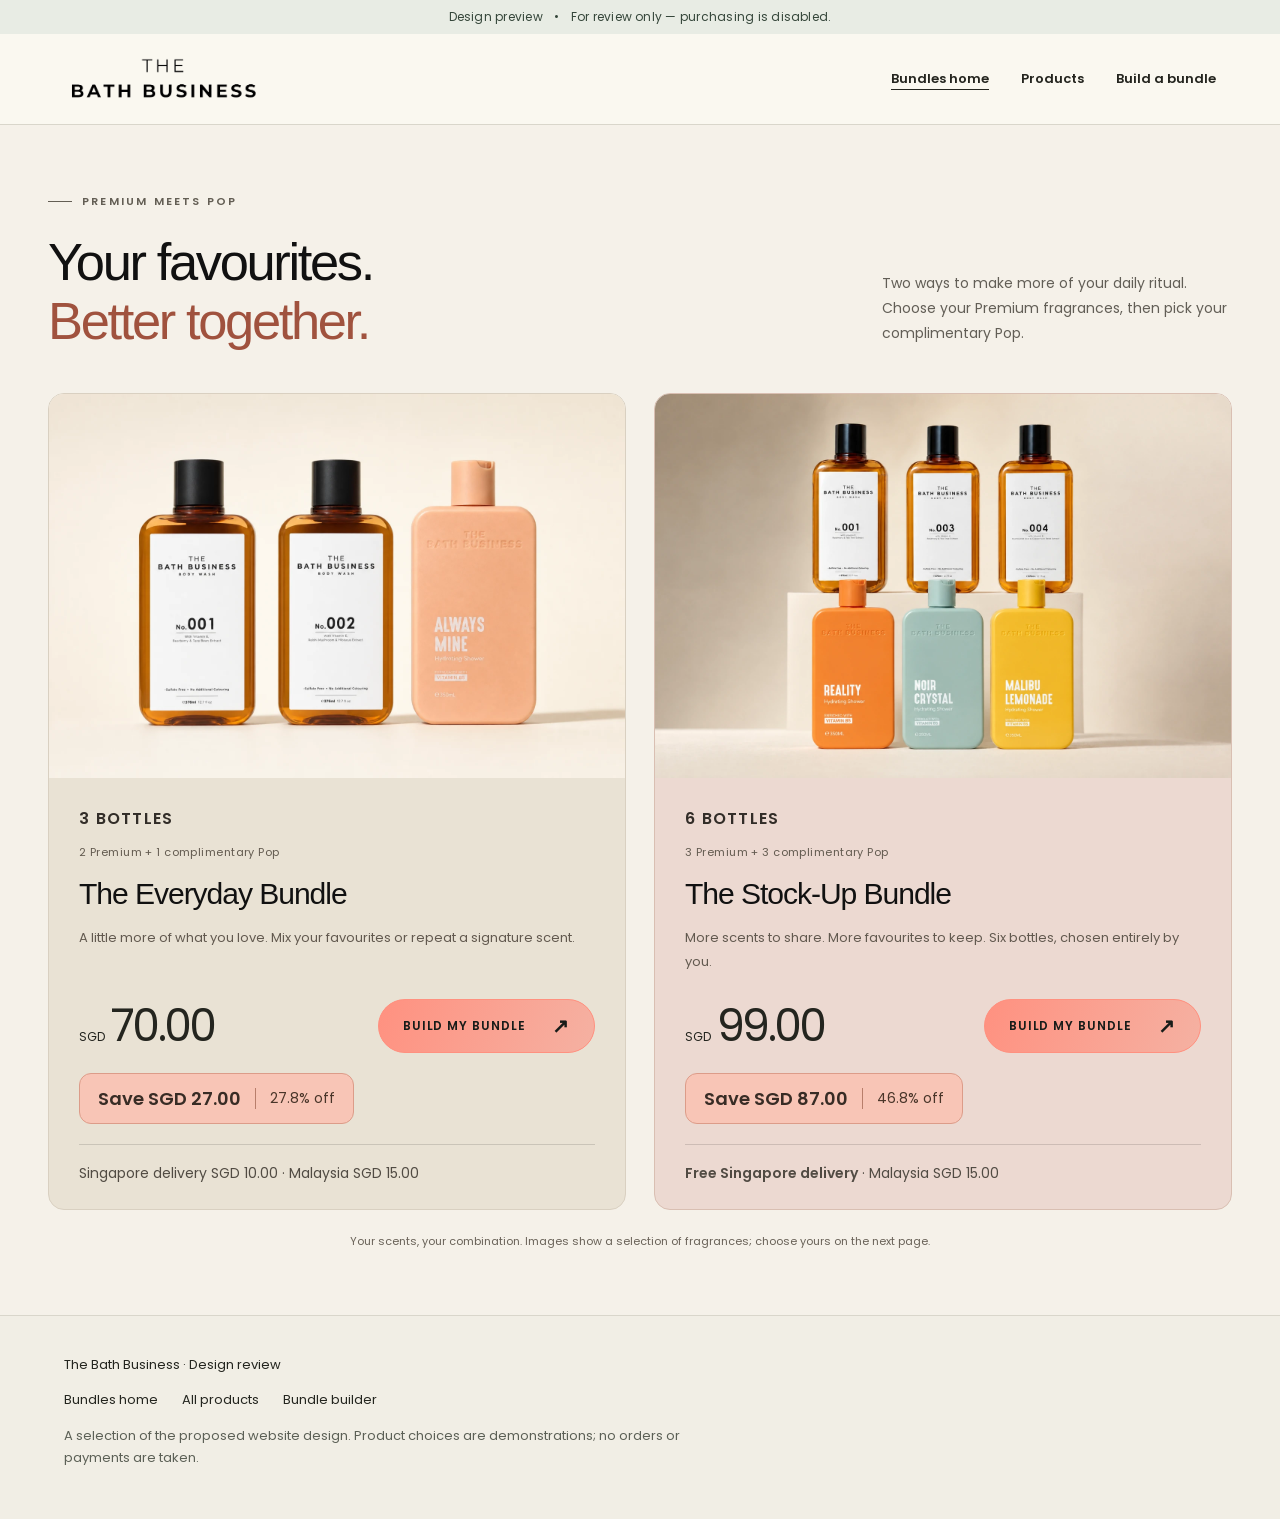
==== index.html @ 1857c674 "Publish isolated Bath Business client design preview" ====
<!doctype html><html lang="en"><head><meta charset="utf-8"><meta name="viewport" content="width=device-width,initial-scale=1"><meta name="robots" content="noindex,nofollow,noarchive"><meta name="referrer" content="no-referrer"><meta http-equiv="Content-Security-Policy" content="default-src 'self'; img-src 'self' data:; style-src 'self' 'unsafe-inline'; script-src 'self'; font-src 'self' data:; connect-src 'none'; form-action 'none'; base-uri 'none'; object-src 'none'"><title>Bundle homepage — The Bath Business design preview</title><link rel="stylesheet" href="assets/809b7d1d090533.css"><link rel="stylesheet" href="assets/2fee33ca6c2b8c.css"><link rel="stylesheet" href="assets/0302ac45564b8c.css"><link rel="stylesheet" href="assets/9b253723cb7213.css"><link rel="stylesheet" href="assets/02fe07b99c082a.css"><link rel="stylesheet" href="assets/28191c4f0ae7f6.css"><link rel="stylesheet" href="assets/review.css"></head><body class="wp-singular page-template-default page page-id-4299 wp-custom-logo wp-embed-responsive wp-theme-hello-elementor theme-hello-elementor home tbb-bundle-home tbb-preview-header woocommerce-no-js hello-elementor-default elementor-default elementor-kit-20 elementor-page elementor-page-4299 review-site"><a class="review-skip" href="#review-content">Skip to content</a><div class="review-ribbon">Design preview <span>•</span> For review only — purchasing is disabled.</div><header class="review-header"><a class="review-brand" href="index.html" aria-label="The Bath Business home"><img src="assets/logo.png" alt="The Bath Business" width="200" height="60"></a><nav aria-label="Design preview pages"><a href="index.html">Bundles home</a><a href="products.html">Products</a><a href="bundles.html">Build a bundle</a></nav></header><div id="review-content" class="tbb15"><section aria-labelledby="bundle-feature-title" class="tbb-bundle-feature" id="shop">
<div class="tbb15__wrap">
<div class="tbb-bundle-feature__heading">
<div><div class="tbb15__eyebrow">Premium meets Pop</div><h2 id="bundle-feature-title">Your favourites.<br/><strong>Better together.</strong></h2></div>
<p>Two ways to make more of your daily ritual. Choose your Premium fragrances, then pick your complimentary Pop.</p>
</div>
<div class="tbb-bundle-feature__grid">
<article class="tbb-bundle-card">
<a aria-label="Choose the SGD 70.00 The Everyday Bundle" class="tbb-bundle-card__photos tbb-bundle-card__photos--studio" href="bundles.html?bundle=essential"><img alt="Three Bath Business bottles: No. 001, No. 002 and Always Mine" decoding="async" height="1024" loading="lazy" src="assets/2a3463de165b96.webp" width="1536"/></a>
<div class="tbb-bundle-card__body">
<p class="tbb-bundle-card__count">3 bottles</p><p class="tbb-bundle-card__contents">2 Premium + 1 complimentary Pop</p>
<h3>The Everyday Bundle</h3>
<p class="tbb-bundle-card__description">A little more of what you love. Mix your favourites or repeat a signature scent.</p>
<div class="tbb-bundle-card__buy"><p class="tbb-bundle-card__price"><span>SGD</span>70.00</p><a class="tbb-bundle-card__cta" href="bundles.html?bundle=essential">Build my bundle <span aria-hidden="true">↗</span></a></div>
<p class="tbb-bundle-card__saving"><strong>Save SGD 27.00</strong><span>27.8% off</span></p><p class="tbb-bundle-card__delivery">Singapore delivery SGD 10.00 · Malaysia SGD 15.00</p>
</div>
</article>
<article class="tbb-bundle-card tbb-bundle-card--stockup">
<a aria-label="Choose the SGD 99.00 The Stock-Up Bundle" class="tbb-bundle-card__photos tbb-bundle-card__photos--studio" href="bundles.html?bundle=stockup"><img alt="Six Bath Business bottles: No. 001, No. 003, No. 004, Reality, Noir Crystal and Malibu Lemonade" decoding="async" height="1024" loading="lazy" src="assets/73fd66c4068860.webp" width="1536"/></a>
<div class="tbb-bundle-card__body">
<p class="tbb-bundle-card__count">6 bottles</p><p class="tbb-bundle-card__contents">3 Premium + 3 complimentary Pop</p>
<h3>The Stock-Up Bundle</h3>
<p class="tbb-bundle-card__description">More scents to share. More favourites to keep. Six bottles, chosen entirely by you.</p>
<div class="tbb-bundle-card__buy"><p class="tbb-bundle-card__price"><span>SGD</span>99.00</p><a class="tbb-bundle-card__cta" href="bundles.html?bundle=stockup">Build my bundle <span aria-hidden="true">↗</span></a></div>
<p class="tbb-bundle-card__saving"><strong>Save SGD 87.00</strong><span>46.8% off</span></p><p class="tbb-bundle-card__delivery"><strong>Free Singapore delivery</strong> · Malaysia SGD 15.00</p>
</div>
</article>
</div>
<p class="tbb-bundle-feature__foot">Your scents, your combination. Images show a selection of fragrances; choose yours on the next page.</p>
</div>
</section></div><footer class="review-footer"><p>The Bath Business · Design review</p><nav aria-label="Preview footer"><a href="index.html">Bundles home</a><a href="products.html">All products</a><a href="bundles.html">Bundle builder</a></nav><p class="review-footer-note">A selection of the proposed website design. Product choices are demonstrations; no orders or payments are taken.</p></footer><script src="assets/review.js" defer></script></body></html>
---- assets/809b7d1d090533.css ----
html{line-height:1.15;-webkit-text-size-adjust:100%}*,:after,:before{box-sizing:border-box}body{background-color:#fff;color:#333;font-family:-apple-system,BlinkMacSystemFont,Segoe UI,Roboto,Helvetica Neue,Arial,Noto Sans,sans-serif,Apple Color Emoji,Segoe UI Emoji,Segoe UI Symbol,Noto Color Emoji;font-size:1rem;font-weight:400;line-height:1.5;margin:0;-webkit-font-smoothing:antialiased;-moz-osx-font-smoothing:grayscale}h1,h2,h3,h4,h5,h6{color:inherit;font-family:inherit;font-weight:500;line-height:1.2;margin-block-end:1rem;margin-block-start:.5rem}h1{font-size:2.5rem}h2{font-size:2rem}h3{font-size:1.75rem}h4{font-size:1.5rem}h5{font-size:1.25rem}h6{font-size:1rem}p{margin-block-end:.9rem;margin-block-start:0}hr{box-sizing:content-box;height:0;overflow:visible}pre{font-family:monospace,monospace;font-size:1em;white-space:pre-wrap}a{background-color:transparent;color:#c36;text-decoration:none}a:active,a:hover{color:#336}a:not([href]):not([tabindex]),a:not([href]):not([tabindex]):focus,a:not([href]):not([tabindex]):hover{color:inherit;text-decoration:none}a:not([href]):not([tabindex]):focus{outline:0}abbr[title]{border-block-end:none;-webkit-text-decoration:underline dotted;text-decoration:underline dotted}b,strong{font-weight:bolder}code,kbd,samp{font-family:monospace,monospace;font-size:1em}small{font-size:80%}sub,sup{font-size:75%;line-height:0;position:relative;vertical-align:baseline}sub{bottom:-.25em}sup{top:-.5em}img{border-style:none;height:auto;max-width:100%}details{display:block}summary{display:list-item}figcaption{color:#333;font-size:16px;font-style:italic;font-weight:400;line-height:1.4}[hidden],template{display:none}@media print{*,:after,:before{background:transparent!important;box-shadow:none!important;color:#000!important;text-shadow:none!important}a,a:visited{text-decoration:underline}a[href]:after{content:" (" attr(href) ")"}abbr[title]:after{content:" (" attr(title) ")"}a[href^="#"]:after,a[href^="javascript:"]:after{content:""}pre{white-space:pre-wrap!important}blockquote,pre{-moz-column-break-inside:avoid;border:1px solid #ccc;break-inside:avoid}thead{display:table-header-group}img,tr{-moz-column-break-inside:avoid;break-inside:avoid}h2,h3,p{orphans:3;widows:3}h2,h3{-moz-column-break-after:avoid;break-after:avoid}}label{display:inline-block;line-height:1;vertical-align:middle}button,input,optgroup,select,textarea{font-family:inherit;font-size:1rem;line-height:1.5;margin:0}input[type=date],input[type=email],input[type=number],input[type=password],input[type=search],input[type=tel],input[type=text],input[type=url],select,textarea{border:1px solid #666;border-radius:3px;padding:.5rem 1rem;transition:all .3s;width:100%}input[type=date]:focus,input[type=email]:focus,input[type=number]:focus,input[type=password]:focus,input[type=search]:focus,input[type=tel]:focus,input[type=text]:focus,input[type=url]:focus,select:focus,textarea:focus{border-color:#333}button,input{overflow:visible}button,select{text-transform:none}[type=button],[type=reset],[type=submit],button{-webkit-appearance:button;width:auto}[type=button],[type=submit],button{background-color:transparent;border:1px solid #c36;border-radius:3px;color:#c36;display:inline-block;font-size:1rem;font-weight:400;padding:.5rem 1rem;text-align:center;transition:all .3s;-webkit-user-select:none;-moz-user-select:none;user-select:none;white-space:nowrap}[type=button]:focus:not(:focus-visible),[type=submit]:focus:not(:focus-visible),button:focus:not(:focus-visible){outline:none}[type=button]:focus,[type=button]:hover,[type=submit]:focus,[type=submit]:hover,button:focus,button:hover{background-color:#c36;color:#fff;text-decoration:none}[type=button]:not(:disabled),[type=submit]:not(:disabled),button:not(:disabled){cursor:pointer}fieldset{padding:.35em .75em .625em}legend{box-sizing:border-box;color:inherit;display:table;max-width:100%;padding:0;white-space:normal}progress{vertical-align:baseline}textarea{overflow:auto;resize:vertical}[type=checkbox],[type=radio]{box-sizing:border-box;padding:0}[type=number]::-webkit-inner-spin-button,[type=number]::-webkit-outer-spin-button{height:auto}[type=search]{-webkit-appearance:textfield;outline-offset:-2px}[type=search]::-webkit-search-decoration{-webkit-appearance:none}::-webkit-file-upload-button{-webkit-appearance:button;font:inherit}select{display:block}table{background-color:transparent;border-collapse:collapse;border-spacing:0;font-size:.9em;margin-block-end:15px;width:100%}table td,table th{border:1px solid hsla(0,0%,50%,.502);line-height:1.5;padding:15px;vertical-align:top}table th{font-weight:700}table tfoot th,table thead th{font-size:1em}table caption+thead tr:first-child td,table caption+thead tr:first-child th,table colgroup+thead tr:first-child td,table colgroup+thead tr:first-child th,table thead:first-child tr:first-child td,table thead:first-child tr:first-child th{border-block-start:1px solid hsla(0,0%,50%,.502)}table tbody>tr:nth-child(odd)>td,table tbody>tr:nth-child(odd)>th{background-color:hsla(0,0%,50%,.071)}table tbody tr:hover>td,table tbody tr:hover>th{background-color:hsla(0,0%,50%,.102)}table tbody+tbody{border-block-start:2px solid hsla(0,0%,50%,.502)}@media(max-width:767px){table table{font-size:.8em}table table td,table table th{line-height:1.3;padding:7px}table table th{font-weight:400}}dd,dl,dt,li,ol,ul{background:transparent;border:0;font-size:100%;margin-block-end:0;margin-block-start:0;outline:0;vertical-align:baseline}
---- assets/2fee33ca6c2b8c.css ----
.comments-area a,.page-content a{text-decoration:underline}.alignright{float:right;margin-left:1rem}.alignleft{float:left;margin-right:1rem}.aligncenter{clear:both;display:block;margin-inline:auto}.alignwide{margin-inline:-80px}.alignfull{margin-inline:calc(50% - 50vw);max-width:100vw}.alignfull,.alignfull img{width:100vw}.wp-caption{margin-block-end:1.25rem;max-width:100%}.wp-caption.alignleft{margin:5px 20px 20px 0}.wp-caption.alignright{margin:5px 0 20px 20px}.wp-caption img{display:block;margin-inline:auto}.wp-caption-text{margin:0}.gallery-caption{display:block;font-size:.8125rem;line-height:1.5;margin:0;padding:.75rem}.pagination{display:flex;justify-content:space-between;margin:20px auto}.sticky{display:block;position:relative}.bypostauthor{font-size:inherit}.hide{display:none!important}.post-password-form{margin:50px auto;max-width:500px}.post-password-form p{align-items:flex-end;display:flex;width:100%}.post-password-form [type=submit]{margin-inline-start:3px}.screen-reader-text{clip:rect(1px,1px,1px,1px);height:1px;overflow:hidden;position:absolute!important;width:1px;word-wrap:normal!important}.screen-reader-text:focus{background-color:#eee;clip:auto!important;clip-path:none;color:#333;display:block;font-size:1rem;height:auto;left:5px;line-height:normal;padding:12px 24px;text-decoration:none;top:5px;width:auto;z-index:100000}.post .entry-title a{text-decoration:none}.post .wp-post-image{max-height:500px;-o-object-fit:cover;object-fit:cover;width:100%}@media(max-width:991px){.post .wp-post-image{max-height:400px}}@media(max-width:575px){.post .wp-post-image{max-height:300px}}#comments .comment-list{font-size:.9em;list-style:none;margin:0;padding:0}#comments .comment,#comments .pingback{position:relative}#comments .comment .comment-body,#comments .pingback .comment-body{border-block-end:1px solid #ccc;display:flex;flex-direction:column;padding-block-end:30px;padding-block-start:30px;padding-inline-end:0;padding-inline-start:60px}#comments .comment .avatar,#comments .pingback .avatar{border-radius:50%;left:0;margin-inline-end:10px;position:absolute}body.rtl #comments .comment .avatar,body.rtl #comments .pingback .avatar,html[dir=rtl] #comments .comment .avatar,html[dir=rtl] #comments .pingback .avatar{left:auto;right:0}#comments .comment-meta{display:flex;justify-content:space-between;margin-block-end:.9rem}#comments .comment-metadata,#comments .reply{font-size:11px;line-height:1}#comments .children{list-style:none;margin:0;padding-inline-start:30px;position:relative}#comments .children li:last-child{padding-block-end:0}#comments ol.comment-list .children:before{content:"↪";display:inline-block;font-size:1em;font-weight:400;left:0;line-height:100%;position:absolute;top:45px;width:auto}body.rtl #comments ol.comment-list .children:before,html[dir=rtl] #comments ol.comment-list .children:before{content:"↩";left:auto;right:0}@media(min-width:768px){#comments .comment-author,#comments .comment-metadata{line-height:1}}@media(max-width:767px){#comments .comment .comment-body{padding:30px 0}#comments .children{padding-inline-start:20px}#comments .comment .avatar{float:left;position:inherit}body.rtl #comments .comment .avatar,html[dir=rtl] #comments .comment .avatar{float:right}}.page-header .entry-title,.site-footer .footer-inner,.site-footer:not(.dynamic-footer),.site-header .header-inner,.site-header:not(.dynamic-header),body:not([class*=elementor-page-]) .site-main{margin-inline-end:auto;margin-inline-start:auto;width:100%}@media(max-width:575px){.page-header .entry-title,.site-footer .footer-inner,.site-footer:not(.dynamic-footer),.site-header .header-inner,.site-header:not(.dynamic-header),body:not([class*=elementor-page-]) .site-main{padding-inline-end:10px;padding-inline-start:10px}}@media(min-width:576px){.page-header .entry-title,.site-footer .footer-inner,.site-footer:not(.dynamic-footer),.site-header .header-inner,.site-header:not(.dynamic-header),body:not([class*=elementor-page-]) .site-main{max-width:500px}.site-footer.footer-full-width .footer-inner,.site-header.header-full-width .header-inner{max-width:100%}}@media(min-width:768px){.page-header .entry-title,.site-footer .footer-inner,.site-footer:not(.dynamic-footer),.site-header .header-inner,.site-header:not(.dynamic-header),body:not([class*=elementor-page-]) .site-main{max-width:600px}.site-footer.footer-full-width,.site-header.header-full-width{max-width:100%}}@media(min-width:992px){.page-header .entry-title,.site-footer .footer-inner,.site-footer:not(.dynamic-footer),.site-header .header-inner,.site-header:not(.dynamic-header),body:not([class*=elementor-page-]) .site-main{max-width:800px}.site-footer.footer-full-width,.site-header.header-full-width{max-width:100%}}@media(min-width:1200px){.page-header .entry-title,.site-footer .footer-inner,.site-footer:not(.dynamic-footer),.site-header .header-inner,.site-header:not(.dynamic-header),body:not([class*=elementor-page-]) .site-main{max-width:1140px}.site-footer.footer-full-width,.site-header.header-full-width{max-width:100%}}.site-header+.elementor{min-height:calc(100vh - 320px)}
---- assets/0302ac45564b8c.css ----
.elementor-kit-20{--e-global-color-primary:#111111;--e-global-color-secondary:#3A3845;--e-global-color-text:#666666;--e-global-color-accent:#4A4A4A;--e-global-color-7c63e82:#FFFFFF;--e-global-color-679065e:#B8B8B8;--e-global-color-76f41cd:#F8F8FA;--e-global-color-1dbb661:#111111E6;--e-global-color-6890700:#11111180;--e-global-color-7f0c6e1:#0909094D;--e-global-color-aba891f:#FFFFFF00;--e-global-color-bf267b0:#826F6633;--e-global-color-101e38c:#666666CC;--e-global-color-ffb9e2e:#F2C94C;--e-global-color-d89ebef:#FFFFFFCC;--e-global-color-6030ae9:#826F6680;--e-global-color-5b4e3e6:#B8B8B8CC;--e-global-color-0dbf042:#111111CC;--e-global-color-814f0b3:#F8F8FACC;--e-global-color-b1210a7:#694F43;--e-global-typography-primary-font-family:"Sen";--e-global-typography-primary-font-weight:600;--e-global-typography-secondary-font-family:"Nunito Sans";--e-global-typography-secondary-font-weight:400;--e-global-typography-text-font-family:"Nunito Sans";--e-global-typography-text-font-size:15px;--e-global-typography-text-font-weight:400;--e-global-typography-text-text-transform:none;--e-global-typography-text-font-style:normal;--e-global-typography-text-line-height:1.6em;--e-global-typography-accent-font-family:"Sen";--e-global-typography-accent-font-size:15px;--e-global-typography-accent-font-weight:600;--e-global-typography-accent-text-transform:uppercase;--e-global-typography-accent-font-style:normal;--e-global-typography-accent-line-height:1.2em;--e-global-typography-accent-letter-spacing:1px;--e-global-typography-daf3231-font-family:"Sen";--e-global-typography-daf3231-font-size:72px;--e-global-typography-daf3231-font-weight:700;--e-global-typography-daf3231-text-transform:none;--e-global-typography-daf3231-font-style:normal;--e-global-typography-daf3231-line-height:1em;--e-global-typography-ddcfb39-font-family:"Playfair Display";--e-global-typography-ddcfb39-font-size:48px;--e-global-typography-ddcfb39-font-weight:700;--e-global-typography-ddcfb39-text-transform:capitalize;--e-global-typography-ddcfb39-font-style:normal;--e-global-typography-ddcfb39-line-height:1.125em;--e-global-typography-d7ccd07-font-family:"Sen";--e-global-typography-d7ccd07-font-size:32px;--e-global-typography-d7ccd07-font-weight:700;--e-global-typography-d7ccd07-text-transform:none;--e-global-typography-d7ccd07-font-style:normal;--e-global-typography-d7ccd07-line-height:1.188em;--e-global-typography-2c3e105-font-family:"Arsenal";--e-global-typography-2c3e105-font-size:24px;--e-global-typography-2c3e105-font-weight:700;--e-global-typography-2c3e105-text-transform:none;--e-global-typography-2c3e105-font-style:normal;--e-global-typography-2c3e105-line-height:1.208em;--e-global-typography-ded4d36-font-family:"Arsenal";--e-global-typography-ded4d36-font-size:20px;--e-global-typography-ded4d36-font-weight:700;--e-global-typography-ded4d36-text-transform:none;--e-global-typography-ded4d36-font-style:normal;--e-global-typography-ded4d36-line-height:1.2em;--e-global-typography-b3beb5a-font-family:"Arsenal";--e-global-typography-b3beb5a-font-size:13px;--e-global-typography-b3beb5a-font-weight:700;--e-global-typography-b3beb5a-text-transform:uppercase;--e-global-typography-b3beb5a-font-style:normal;--e-global-typography-b3beb5a-line-height:1.231em;--e-global-typography-b3beb5a-letter-spacing:1px;--e-global-typography-1a2971d-font-family:"Nunito Sans";--e-global-typography-1a2971d-font-size:20px;--e-global-typography-1a2971d-font-weight:400;--e-global-typography-1a2971d-text-transform:none;--e-global-typography-1a2971d-font-style:normal;--e-global-typography-1a2971d-line-height:1.35em;--e-global-typography-de02f5a-font-family:"Nunito Sans";--e-global-typography-de02f5a-font-size:12px;--e-global-typography-de02f5a-font-weight:400;--e-global-typography-de02f5a-text-transform:none;--e-global-typography-de02f5a-font-style:normal;--e-global-typography-de02f5a-line-height:1.333em;color:var( --e-global-color-text );font-family:var( --e-global-typography-text-font-family ), Sans-serif;font-size:var( --e-global-typography-text-font-size );font-weight:var( --e-global-typography-text-font-weight );text-transform:var( --e-global-typography-text-text-transform );font-style:var( --e-global-typography-text-font-style );line-height:var( --e-global-typography-text-line-height );}.elementor-kit-20 button,.elementor-kit-20 input[type="button"],.elementor-kit-20 input[type="submit"],.elementor-kit-20 .elementor-button{background-color:var( --e-global-color-text );font-family:var( --e-global-typography-accent-font-family ), Sans-serif;font-size:var( --e-global-typography-accent-font-size );font-weight:var( --e-global-typography-accent-font-weight );text-transform:var( --e-global-typography-accent-text-transform );font-style:var( --e-global-typography-accent-font-style );line-height:var( --e-global-typography-accent-line-height );letter-spacing:var( --e-global-typography-accent-letter-spacing );color:var( --e-global-color-7c63e82 );border-style:solid;border-width:0px 0px 0px 0px;border-radius:0px 0px 0px 0px;padding:16px 32px 16px 32px;}.elementor-kit-20 button:hover,.elementor-kit-20 button:focus,.elementor-kit-20 input[type="button"]:hover,.elementor-kit-20 input[type="button"]:focus,.elementor-kit-20 input[type="submit"]:hover,.elementor-kit-20 input[type="submit"]:focus,.elementor-kit-20 .elementor-button:hover,.elementor-kit-20 .elementor-button:focus{background-color:var( --e-global-color-accent );color:var( --e-global-color-7c63e82 );}.elementor-kit-20 e-page-transition{background-color:#FFBC7D;}.elementor-kit-20 p{margin-block-end:0px;}.elementor-kit-20 h1{color:var( --e-global-color-primary );font-family:var( --e-global-typography-daf3231-font-family ), Sans-serif;font-size:var( --e-global-typography-daf3231-font-size );font-weight:var( --e-global-typography-daf3231-font-weight );text-transform:var( --e-global-typography-daf3231-text-transform );font-style:var( --e-global-typography-daf3231-font-style );line-height:var( --e-global-typography-daf3231-line-height );}.elementor-kit-20 h2{color:var( --e-global-color-primary );font-family:var( --e-global-typography-ddcfb39-font-family ), Sans-serif;font-size:var( --e-global-typography-ddcfb39-font-size );font-weight:var( --e-global-typography-ddcfb39-font-weight );text-transform:var( --e-global-typography-ddcfb39-text-transform );font-style:var( --e-global-typography-ddcfb39-font-style );line-height:var( --e-global-typography-ddcfb39-line-height );}.elementor-kit-20 h3{color:var( --e-global-color-primary );font-family:var( --e-global-typography-d7ccd07-font-family ), Sans-serif;font-size:var( --e-global-typography-d7ccd07-font-size );font-weight:var( --e-global-typography-d7ccd07-font-weight );text-transform:var( --e-global-typography-d7ccd07-text-transform );font-style:var( --e-global-typography-d7ccd07-font-style );line-height:var( --e-global-typography-d7ccd07-line-height );}.elementor-kit-20 h4{color:var( --e-global-color-primary );font-family:var( --e-global-typography-2c3e105-font-family ), Sans-serif;font-size:var( --e-global-typography-2c3e105-font-size );font-weight:var( --e-global-typography-2c3e105-font-weight );text-transform:var( --e-global-typography-2c3e105-text-transform );font-style:var( --e-global-typography-2c3e105-font-style );line-height:var( --e-global-typography-2c3e105-line-height );}.elementor-kit-20 h5{color:var( --e-global-color-primary );font-family:var( --e-global-typography-ded4d36-font-family ), Sans-serif;font-size:var( --e-global-typography-ded4d36-font-size );font-weight:var( --e-global-typography-ded4d36-font-weight );text-transform:var( --e-global-typography-ded4d36-text-transform );font-style:var( --e-global-typography-ded4d36-font-style );line-height:var( --e-global-typography-ded4d36-line-height );}.elementor-kit-20 h6{color:var( --e-global-color-primary );font-family:var( --e-global-typography-b3beb5a-font-family ), Sans-serif;font-size:var( --e-global-typography-b3beb5a-font-size );font-weight:var( --e-global-typography-b3beb5a-font-weight );text-transform:var( --e-global-typography-b3beb5a-text-transform );font-style:var( --e-global-typography-b3beb5a-font-style );line-height:var( --e-global-typography-b3beb5a-line-height );letter-spacing:var( --e-global-typography-b3beb5a-letter-spacing );}.elementor-kit-20 label{color:var( --e-global-color-primary );font-family:var( --e-global-typography-ded4d36-font-family ), Sans-serif;font-size:var( --e-global-typography-ded4d36-font-size );font-weight:var( --e-global-typography-ded4d36-font-weight );text-transform:var( --e-global-typography-ded4d36-text-transform );font-style:var( --e-global-typography-ded4d36-font-style );line-height:var( --e-global-typography-ded4d36-line-height );}.elementor-kit-20 input:not([type="button"]):not([type="submit"]),.elementor-kit-20 textarea,.elementor-kit-20 .elementor-field-textual{font-family:var( --e-global-typography-text-font-family ), Sans-serif;font-size:var( --e-global-typography-text-font-size );font-weight:var( --e-global-typography-text-font-weight );text-transform:var( --e-global-typography-text-text-transform );font-style:var( --e-global-typography-text-font-style );line-height:var( --e-global-typography-text-line-height );color:var( --e-global-color-text );background-color:var( --e-global-color-7c63e82 );border-style:solid;border-width:1px 1px 1px 1px;border-color:var( --e-global-color-accent );border-radius:0px 0px 0px 0px;padding:16px 16px 16px 16px;}.elementor-section.elementor-section-boxed > .elementor-container{max-width:1170px;}.e-con{--container-max-width:1170px;}.elementor-widget:not(:last-child){margin-block-end:20px;}.elementor-element{--widgets-spacing:20px 20px;--widgets-spacing-row:20px;--widgets-spacing-column:20px;}{}h1.entry-title{display:var(--page-title-display);}@media(max-width:1024px){.elementor-kit-20{--e-global-typography-daf3231-font-size:54px;--e-global-typography-ddcfb39-font-size:32px;--e-global-typography-d7ccd07-font-size:25px;--e-global-typography-2c3e105-font-size:20px;--e-global-typography-ded4d36-font-size:18px;--e-global-typography-b3beb5a-font-size:10px;--e-global-typography-1a2971d-font-size:18px;font-size:var( --e-global-typography-text-font-size );line-height:var( --e-global-typography-text-line-height );}.elementor-kit-20 h1{font-size:var( --e-global-typography-daf3231-font-size );line-height:var( --e-global-typography-daf3231-line-height );}.elementor-kit-20 h2{font-size:var( --e-global-typography-ddcfb39-font-size );line-height:var( --e-global-typography-ddcfb39-line-height );}.elementor-kit-20 h3{font-size:var( --e-global-typography-d7ccd07-font-size );line-height:var( --e-global-typography-d7ccd07-line-height );}.elementor-kit-20 h4{font-size:var( --e-global-typography-2c3e105-font-size );line-height:var( --e-global-typography-2c3e105-line-height );}.elementor-kit-20 h5{font-size:var( --e-global-typography-ded4d36-font-size );line-height:var( --e-global-typography-ded4d36-line-height );}.elementor-kit-20 h6{font-size:var( --e-global-typography-b3beb5a-font-size );line-height:var( --e-global-typography-b3beb5a-line-height );letter-spacing:var( --e-global-typography-b3beb5a-letter-spacing );}.elementor-kit-20 button,.elementor-kit-20 input[type="button"],.elementor-kit-20 input[type="submit"],.elementor-kit-20 .elementor-button{font-size:var( --e-global-typography-accent-font-size );line-height:var( --e-global-typography-accent-line-height );letter-spacing:var( --e-global-typography-accent-letter-spacing );}.elementor-kit-20 label{font-size:var( --e-global-typography-ded4d36-font-size );line-height:var( --e-global-typography-ded4d36-line-height );}.elementor-kit-20 input:not([type="button"]):not([type="submit"]),.elementor-kit-20 textarea,.elementor-kit-20 .elementor-field-textual{font-size:var( --e-global-typography-text-font-size );line-height:var( --e-global-typography-text-line-height );}.elementor-section.elementor-section-boxed > .elementor-container{max-width:1024px;}.e-con{--container-max-width:1024px;}}@media(max-width:767px){.elementor-kit-20{--e-global-typography-daf3231-font-size:40px;font-size:var( --e-global-typography-text-font-size );line-height:var( --e-global-typography-text-line-height );}.elementor-kit-20 h1{font-size:var( --e-global-typography-daf3231-font-size );line-height:var( --e-global-typography-daf3231-line-height );}.elementor-kit-20 h2{font-size:var( --e-global-typography-ddcfb39-font-size );line-height:var( --e-global-typography-ddcfb39-line-height );}.elementor-kit-20 h3{font-size:var( --e-global-typography-d7ccd07-font-size );line-height:var( --e-global-typography-d7ccd07-line-height );}.elementor-kit-20 h4{font-size:var( --e-global-typography-2c3e105-font-size );line-height:var( --e-global-typography-2c3e105-line-height );}.elementor-kit-20 h5{font-size:var( --e-global-typography-ded4d36-font-size );line-height:var( --e-global-typography-ded4d36-line-height );}.elementor-kit-20 h6{font-size:var( --e-global-typography-b3beb5a-font-size );line-height:var( --e-global-typography-b3beb5a-line-height );letter-spacing:var( --e-global-typography-b3beb5a-letter-spacing );}.elementor-kit-20 button,.elementor-kit-20 input[type="button"],.elementor-kit-20 input[type="submit"],.elementor-kit-20 .elementor-button{font-size:var( --e-global-typography-accent-font-size );line-height:var( --e-global-typography-accent-line-height );letter-spacing:var( --e-global-typography-accent-letter-spacing );padding:12px 24px 12px 24px;}.elementor-kit-20 label{font-size:var( --e-global-typography-ded4d36-font-size );line-height:var( --e-global-typography-ded4d36-line-height );}.elementor-kit-20 input:not([type="button"]):not([type="submit"]),.elementor-kit-20 textarea,.elementor-kit-20 .elementor-field-textual{font-size:var( --e-global-typography-text-font-size );line-height:var( --e-global-typography-text-line-height );}.elementor-section.elementor-section-boxed > .elementor-container{max-width:767px;}.e-con{--container-max-width:767px;}}
---- assets/9b253723cb7213.css ----
html body .tbb-mobile-home-nav{
  display:none !important;
}

@media (max-width:1024px){
  html body .elementor-nav-menu--dropdown .tbb-mobile-home-nav{
    display:block !important;
  }
}

html body .elementor-location-header .elementor-element-de18191{
  --tbb-header-paper:rgba(251,248,239,.92);
  --tbb-header-ink:#261b18;
  --tbb-header-muted:#6b6b62;
  --tbb-header-coral:#ff9180;
  --tbb-header-mint:#a8e0d0;
  background:var(--tbb-header-paper) !important;
  border-bottom:1px solid rgba(17,17,17,.08);
  box-shadow:0 14px 34px rgba(17,17,17,.055);
  backdrop-filter:blur(18px) saturate(160%);
  -webkit-backdrop-filter:blur(18px) saturate(160%);
  position:relative;
  z-index:20 !important;
}

html body .elementor-location-header .elementor-element-de18191 > .e-con-inner{
  align-items:center !important;
  display:flex !important;
  flex-wrap:nowrap !important;
  gap:clamp(10px,2vw,26px) !important;
  justify-content:space-between !important;
  min-height:70px;
  padding:10px clamp(16px,4vw,44px) !important;
}

html body .elementor-location-header .elementor-element-b0247e7,
html body .elementor-location-header .elementor-element-80a076d,
html body .elementor-location-header .elementor-element-00dd600{
  min-width:0 !important;
}

html body .elementor-location-header .elementor-element-b0247e7{
  flex:0 1 230px !important;
  width:auto !important;
}

html body .elementor-location-header .elementor-element-b0247e7 img{
  max-width:min(220px,28vw) !important;
  height:auto !important;
}

html body .elementor-location-header .elementor-element-80a076d{
  flex:1 1 auto !important;
  width:auto !important;
}

html body .elementor-location-header .elementor-element-00dd600{
  flex:0 0 auto !important;
  width:auto !important;
}

html body .elementor-location-header .elementor-element-cbff55e .elementor-nav-menu--main .elementor-item{
  color:var(--tbb-header-ink) !important;
  font-size:12px !important;
  font-weight:700 !important;
  letter-spacing:.08em;
  line-height:1.2 !important;
  padding:16px 11px !important;
  text-transform:uppercase;
  transition:color .22s ease, transform .22s ease;
}

html body .elementor-location-header .elementor-element-cbff55e .elementor-nav-menu--main .elementor-item:hover,
html body .elementor-location-header .elementor-element-cbff55e .elementor-nav-menu--main .elementor-item-active{
  color:var(--tbb-header-coral) !important;
}

html body .elementor-location-header .elementor-element-cbff55e .elementor-menu-toggle{
  align-items:center !important;
  background:linear-gradient(135deg,var(--tbb-header-coral),#f7b6a6) !important;
  border:1px solid rgba(255,145,128,.7) !important;
  border-radius:999px !important;
  box-shadow:0 10px 22px rgba(255,145,128,.2);
  color:var(--tbb-header-ink) !important;
  height:42px !important;
  justify-content:center !important;
  margin:0 !important;
  padding:0 !important;
  width:42px !important;
}

html body .elementor-location-header .elementor-element-cbff55e .elementor-menu-toggle svg{
  fill:currentColor !important;
  height:18px !important;
  width:18px !important;
}

html body .elementor-location-header .elementor-element-cbff55e .elementor-nav-menu--dropdown{
  background:rgba(251,248,239,.98) !important;
  border:1px solid rgba(255,145,128,.22);
  border-radius:0 0 14px 14px;
  box-shadow:0 18px 40px rgba(17,17,17,.12);
  overflow:hidden;
}

html body .elementor-location-header .elementor-element-cbff55e .elementor-nav-menu--dropdown a{
  color:var(--tbb-header-ink) !important;
  font-size:13px !important;
  font-weight:700 !important;
  letter-spacing:.08em;
  padding:15px 20px !important;
  text-transform:uppercase;
}

html body .elementor-location-header .elementor-element-cbff55e .elementor-nav-menu--dropdown a:hover,
html body .elementor-location-header .elementor-element-cbff55e .elementor-nav-menu--dropdown .elementor-item-active{
  background:linear-gradient(135deg,rgba(255,145,128,.16),rgba(168,224,208,.18)) !important;
  color:var(--tbb-header-ink) !important;
}

html body .elementor-location-header .elementor-menu-cart__toggle_button{
  align-items:center !important;
  background:rgba(255,255,255,.44) !important;
  border:1px solid rgba(255,145,128,.55) !important;
  border-radius:999px !important;
  box-shadow:inset 0 1px 0 rgba(255,255,255,.65),0 10px 22px rgba(17,17,17,.055);
  color:var(--tbb-header-ink) !important;
  display:inline-flex !important;
  gap:8px !important;
  min-height:42px;
  padding:9px 13px !important;
  transition:background .24s ease,border-color .24s ease,box-shadow .24s ease,transform .24s ease;
}

html body .elementor-location-header .elementor-menu-cart__toggle_button:hover{
  background:linear-gradient(135deg,var(--tbb-header-coral),#f7b6a6) !important;
  border-color:rgba(255,145,128,.78) !important;
  box-shadow:0 12px 26px rgba(255,145,128,.22);
  color:var(--tbb-header-ink) !important;
  transform:translateY(-1px);
}

html body .elementor-location-header .elementor-menu-cart__toggle_button .elementor-button-text,
html body .elementor-location-header .elementor-menu-cart__toggle_button .amount,
html body .elementor-location-header .elementor-menu-cart__toggle_button .woocommerce-Price-currencySymbol{
  color:inherit !important;
  font-weight:700 !important;
}

html body .elementor-location-header .elementor-menu-cart__toggle_button svg{
  fill:currentColor !important;
  height:17px !important;
  width:17px !important;
}

html body .elementor-location-header .elementor-menu-cart__toggle_button .elementor-button-icon-qty{
  background:var(--tbb-header-mint) !important;
  border:1px solid rgba(17,17,17,.08);
  color:var(--tbb-header-ink) !important;
  font-weight:800 !important;
}

html body .elementor-location-header .elementor-button[href*="elementor-action"],
html body .elementor-location-header .tbb-header-account-link{
  background:transparent !important;
  color:var(--tbb-header-ink) !important;
}

html body .elementor-location-header .elementor-widget-woocommerce-menu-cart.elementor-menu-cart--cart-type-side-cart .elementor-menu-cart__container{
  inset:0 !important;
  height:100vh !important;
  height:100dvh !important;
  overflow:hidden !important;
  position:fixed !important;
  z-index:2147483000 !important;
}

html body .elementor-location-header .elementor-widget-woocommerce-menu-cart.elementor-menu-cart--cart-type-side-cart .elementor-menu-cart__main{
  box-sizing:border-box !important;
  display:flex !important;
  flex-direction:column !important;
  height:100% !important;
  inset:0 0 0 auto !important;
  margin-top:0 !important;
  max-height:100% !important;
  min-height:0 !important;
  overflow:hidden !important;
  padding:22px clamp(18px,4vw,28px) max(12px,env(safe-area-inset-bottom)) !important;
  position:absolute !important;
  width:min(100vw,420px) !important;
}

html body .elementor-location-header .elementor-widget-woocommerce-menu-cart.elementor-menu-cart--cart-type-side-cart .elementor-menu-cart__close-button,
html body .elementor-location-header .elementor-widget-woocommerce-menu-cart.elementor-menu-cart--cart-type-side-cart .elementor-menu-cart__close-button-custom{
  flex:0 0 auto !important;
  margin-bottom:14px !important;
}

html body .elementor-location-header .elementor-widget-woocommerce-menu-cart.elementor-menu-cart--cart-type-side-cart .elementor-menu-cart__main .widget_shopping_cart_content{
  display:flex !important;
  flex:1 1 0 !important;
  flex-direction:column !important;
  height:0 !important;
  min-height:0 !important;
  overflow:hidden !important;
}

html body .elementor-location-header .elementor-widget-woocommerce-menu-cart.elementor-menu-cart--cart-type-side-cart .elementor-menu-cart__products{
  flex:1 1 0 !important;
  height:0 !important;
  max-height:none !important;
  min-height:0 !important;
  overflow-x:hidden !important;
  overflow-y:auto !important;
  overscroll-behavior:contain;
  padding-right:6px;
}

html body .elementor-location-header .elementor-widget-woocommerce-menu-cart.elementor-menu-cart--cart-type-side-cart .elementor-menu-cart__subtotal,
html body .elementor-location-header .elementor-widget-woocommerce-menu-cart.elementor-menu-cart--cart-type-side-cart .elementor-menu-cart__footer-buttons{
  flex:0 0 auto !important;
}

html body .elementor-location-header .elementor-widget-woocommerce-menu-cart.elementor-menu-cart--cart-type-side-cart .elementor-menu-cart__subtotal{
  border-color:rgba(17,17,17,.12) !important;
  color:#261b18 !important;
  font-size:18px !important;
  margin:0 !important;
  padding:16px 0 !important;
}

html body .elementor-location-header .elementor-widget-woocommerce-menu-cart.elementor-menu-cart--cart-type-side-cart .elementor-menu-cart__footer-buttons{
  background:linear-gradient(180deg,rgba(251,248,239,.86) 0%,#fbf8ef 34%);
  display:grid !important;
  gap:10px !important;
  grid-template-columns:1fr !important;
  margin:0 -2px !important;
  padding:12px 2px max(18px,env(safe-area-inset-bottom)) !important;
  position:static;
  z-index:2;
}

html body .elementor-location-header .elementor-widget-woocommerce-menu-cart.elementor-menu-cart--cart-type-side-cart .elementor-menu-cart__footer-buttons .elementor-button{
  align-items:center !important;
  border-radius:999px !important;
  display:inline-flex !important;
  font-size:12px !important;
  font-weight:800 !important;
  justify-content:center !important;
  letter-spacing:0 !important;
  line-height:1.2 !important;
  min-height:46px;
  padding:13px 18px !important;
  text-transform:uppercase;
  white-space:normal;
  width:100%;
}

html body .elementor-location-header .elementor-widget-woocommerce-menu-cart.elementor-menu-cart--cart-type-side-cart .elementor-menu-cart__footer-buttons .elementor-button--view-cart{
  background:rgba(255,255,255,.54) !important;
  border:1px solid rgba(255,145,128,.55) !important;
  color:#261b18 !important;
}

html body .elementor-location-header .elementor-widget-woocommerce-menu-cart.elementor-menu-cart--cart-type-side-cart .elementor-menu-cart__footer-buttons .elementor-button--checkout{
  background:linear-gradient(135deg,#ff9180 0%,#f7b6a6 100%) !important;
  border:1px solid rgba(255,145,128,.72) !important;
  color:#261b18 !important;
}

html body .elementor-location-header .elementor-widget-woocommerce-menu-cart.elementor-menu-cart--cart-type-side-cart .elementor-menu-cart__footer-buttons .elementor-button:hover,
html body .elementor-location-header .elementor-widget-woocommerce-menu-cart.elementor-menu-cart--cart-type-side-cart .elementor-menu-cart__footer-buttons .elementor-button:focus{
  background:linear-gradient(135deg,#a8e0d0 0%,#ff9180 100%) !important;
  border-color:#a8e0d0 !important;
  color:#111111 !important;
}


html body .elementor-menu-cart__container.elementor-lightbox{
  height:100vh !important;
  height:100dvh !important;
  inset:0 !important;
  overflow:hidden !important;
  position:fixed !important;
  width:100vw !important;
  z-index:2147483000 !important;
}

html body .elementor-menu-cart__container.elementor-lightbox .elementor-menu-cart__main{
  bottom:0 !important;
  height:100vh !important;
  height:100dvh !important;
  inset:0 0 0 auto !important;
  margin:0 !important;
  max-height:100vh !important;
  max-height:100dvh !important;
  position:fixed !important;
  right:0 !important;
  top:0 !important;
  transform:none !important;
  width:min(100vw,420px) !important;
}


html body .elementor-menu-cart__container.elementor-lightbox{
  background:rgba(17,17,17,.52) !important;
  backdrop-filter:blur(5px) saturate(.84);
}

html body .elementor-menu-cart__container.elementor-lightbox .elementor-menu-cart__main{
  background:radial-gradient(circle at 100% 0,rgba(168,224,208,.46),transparent 29%),linear-gradient(155deg,#fffaf2 0%,#f5eee3 100%) !important;
  box-shadow:-26px 0 72px rgba(17,17,17,.25) !important;
  color:#171413 !important;
}

html body .elementor-menu-cart__container.elementor-lightbox .elementor-menu-cart__close-button,
html body .elementor-menu-cart__container.elementor-lightbox .elementor-menu-cart__close-button-custom{
  align-items:center !important;
  background:#ff9180 !important;
  border:1px solid #e88778 !important;
  border-radius:50% !important;
  color:#171413 !important;
  display:inline-flex !important;
  height:38px !important;
  justify-content:center !important;
  margin-left:auto !important;
  width:38px !important;
}

html body .elementor-menu-cart__container.elementor-lightbox .widget_shopping_cart_content::before{
  color:#171413;
  content:"YOUR BATH RITUAL";
  display:block;
  flex:0 0 auto;
  font-family:inherit;
  font-size:10px;
  font-weight:800;
  letter-spacing:.2em;
  line-height:1.2;
  padding:3px 0 16px;
}

html body .elementor-menu-cart__container.elementor-lightbox .elementor-menu-cart__products{
  padding:2px 0 14px !important;
  scrollbar-color:#a8e0d0 transparent;
  scrollbar-width:thin;
}

html body .elementor-menu-cart__container.elementor-lightbox .elementor-menu-cart__product{
  align-items:start !important;
  border-bottom:1px solid rgba(23,20,19,.13) !important;
  display:grid !important;
  gap:3px 12px !important;
  grid-template-columns:64px minmax(0,1fr) 26px !important;
  grid-template-rows:auto auto !important;
  padding:14px 0 !important;
}

html body .elementor-menu-cart__container.elementor-lightbox .elementor-menu-cart__product-image{
  grid-column:1;
  grid-row:1 / span 2;
}

html body .elementor-menu-cart__container.elementor-lightbox .elementor-menu-cart__product-image img{
  aspect-ratio:1;
  border:1px solid rgba(23,20,19,.1);
  border-radius:4px;
  display:block;
  height:64px !important;
  object-fit:cover;
  width:64px !important;
}

html body .elementor-menu-cart__container.elementor-lightbox .elementor-menu-cart__product-name{
  align-self:end;
  grid-column:2;
  grid-row:1;
}

html body .elementor-menu-cart__container.elementor-lightbox .elementor-menu-cart__product-name a{
  color:#171413 !important;
  font-size:15px !important;
  font-weight:750;
  letter-spacing:-.025em;
  line-height:1.13 !important;
  text-decoration:none !important;
}

html body .elementor-menu-cart__container.elementor-lightbox .elementor-menu-cart__product-price{
  color:#6b5a53 !important;
  font-size:12px !important;
  font-weight:800;
  grid-column:2;
  grid-row:2;
  letter-spacing:.08em;
}

html body .elementor-menu-cart__container.elementor-lightbox .elementor-menu-cart__product-remove{
  align-self:center;
  grid-column:3;
  grid-row:1 / span 2;
}

html body .elementor-menu-cart__container.elementor-lightbox .elementor-menu-cart__product-remove .remove_from_cart_button{
  display:none !important;
}

html body .elementor-menu-cart__container.elementor-lightbox .elementor_remove_from_cart_button{
  align-items:center;
  border:1px solid rgba(23,20,19,.22) !important;
  border-radius:50%;
  display:inline-flex !important;
  height:24px;
  justify-content:center;
  text-decoration:none !important;
  width:24px;
}

html body .elementor-menu-cart__container.elementor-lightbox .elementor_remove_from_cart_button::before{
  color:#171413;
  content:"×";
  font-size:17px;
  line-height:1;
}

html body .elementor-menu-cart__container.elementor-lightbox .elementor-menu-cart__subtotal{
  align-items:center;
  background:linear-gradient(135deg,#c8eee3 0%,#a8e0d0 100%);
  border:1px solid #88cdbb !important;
  border-radius:4px;
  color:#171413 !important;
  display:flex !important;
  font-size:12px !important;
  justify-content:space-between;
  margin:0 !important;
  padding:13px 14px !important;
}

html body .elementor-menu-cart__container.elementor-lightbox .elementor-menu-cart__subtotal strong{
  font-size:10px;
  letter-spacing:.16em;
}

html body .elementor-menu-cart__container.elementor-lightbox .elementor-menu-cart__subtotal .amount{
  font-size:17px;
  font-weight:800;
  letter-spacing:-.03em;
}

html body .elementor-menu-cart__container.elementor-lightbox .elementor-menu-cart__footer-buttons{
  background:transparent !important;
  gap:8px !important;
  padding:12px 0 0 !important;
}

html body .elementor-menu-cart__container.elementor-lightbox .elementor-menu-cart__footer-buttons .elementor-button{
  border-radius:4px !important;
  font-size:11px !important;
  letter-spacing:.14em !important;
  min-height:48px !important;
  text-transform:uppercase;
  transition:transform .2s ease,box-shadow .2s ease,background .2s ease;
}

html body .elementor-menu-cart__container.elementor-lightbox .elementor-menu-cart__footer-buttons .elementor-button--view-cart{
  background:rgba(255,250,242,.72) !important;
  border:1px solid rgba(23,20,19,.48) !important;
  color:#171413 !important;
}

html body .elementor-menu-cart__container.elementor-lightbox .elementor-menu-cart__footer-buttons .elementor-button--checkout{
  background:linear-gradient(135deg,#ff9180 0%,#f4b4a6 100%) !important;
  border:1px solid #e88778 !important;
  box-shadow:0 10px 20px rgba(217,110,93,.22);
  color:#171413 !important;
}

html body .elementor-menu-cart__container.elementor-lightbox .elementor-menu-cart__footer-buttons .elementor-button:hover,
html body .elementor-menu-cart__container.elementor-lightbox .elementor-menu-cart__footer-buttons .elementor-button:focus-visible{
  background:#a8e0d0 !important;
  border-color:#88cdbb !important;
  box-shadow:0 10px 20px rgba(97,174,153,.2);
  color:#171413 !important;
  transform:translateY(-1px);
}

html body .added_to_cart.wc-forward{
  align-items:center;
  background:linear-gradient(135deg,#fce7a8 0%,#ff9180 100%) !important;
  border:1px solid #e88778 !important;
  border-radius:999px;
  color:#171413 !important;
  display:inline-flex !important;
  font-size:10px !important;
  font-weight:800;
  justify-content:center;
  letter-spacing:.12em;
  margin-top:8px;
  min-height:38px;
  padding:9px 14px !important;
  text-decoration:none !important;
  text-transform:uppercase;
}


html body .tbb15 .added_to_cart.wc-forward,
html body .tbbg2 .added_to_cart.wc-forward,
html body .tbb-sub2 .added_to_cart.wc-forward{
  display:none !important;
}

html body .tbb-cart-toast{
  align-items:center;
  background:#fbf8ef;
  border:1px solid rgba(17,17,17,.16);
  border-radius:14px;
  bottom:max(18px,env(safe-area-inset-bottom));
  box-shadow:0 18px 46px rgba(17,17,17,.18);
  color:#171413;
  display:flex;
  gap:12px;
  left:auto;
  max-width:calc(100vw - 28px);
  min-height:66px;
  opacity:0;
  padding:11px 14px;
  pointer-events:none;
  position:fixed;
  right:18px;
  transform:translate3d(0,16px,0) scale(.98);
  transition:opacity .2s ease,transform .24s cubic-bezier(.16,1,.3,1);
  visibility:hidden;
  width:min(330px,calc(100vw - 36px));
  z-index:2147483100;
}

html body .tbb-cart-toast.is-visible{
  opacity:1;
  pointer-events:auto;
  transform:translate3d(0,0,0) scale(1);
  visibility:visible;
}

html body .tbb-cart-toast__tick{
  align-items:center;
  background:#a8e0d0;
  border:1px solid #88cdbb;
  border-radius:50%;
  display:inline-flex;
  flex:0 0 38px;
  height:38px;
  justify-content:center;
  transform:scale(.72);
}

html body .tbb-cart-toast.is-visible .tbb-cart-toast__tick{
  animation:tbb-cart-toast-tick .42s cubic-bezier(.16,1,.3,1) forwards;
}

html body .tbb-cart-toast__tick svg{
  fill:none;
  height:17px;
  stroke:#171413;
  stroke-linecap:round;
  stroke-linejoin:round;
  stroke-width:2.2;
  width:17px;
}

html body .tbb-cart-toast__copy{
  display:grid;
  gap:2px;
  min-width:0;
}

html body .tbb-cart-toast__copy strong{
  color:#171413;
  font-size:13px;
  font-weight:700;
  letter-spacing:0;
  line-height:1.25;
}

html body .tbb-cart-toast__link{
  color:#6b5a53 !important;
  font-size:11px;
  font-weight:700;
  letter-spacing:.08em;
  line-height:1.3;
  text-decoration:underline !important;
  text-decoration-thickness:1px !important;
  text-underline-offset:3px;
  text-transform:uppercase;
}

html body .tbb-cart-toast__link:hover,
html body .tbb-cart-toast__link:focus-visible{
  color:#171413 !important;
}

@keyframes tbb-cart-toast-tick{
  0%{transform:scale(.72)}
  58%{transform:scale(1.1)}
  100%{transform:scale(1)}
}

@media (max-width:620px){
  html body .tbb-cart-toast{
    bottom:max(12px,env(safe-area-inset-bottom));
    left:12px;
    right:12px;
    width:auto;
  }
}


html body.page-id-573,
html body.woocommerce-account{
  --tbb-account-paper:#f1ede4;
  --tbb-account-paper-soft:#ebe5d6;
  --tbb-account-paper-deep:#ddd3bd;
  --tbb-account-card:#ebe5d6;
  --tbb-account-ink:#111111;
  --tbb-account-ink-soft:#2b2b2b;
  --tbb-account-muted:#6b6b62;
  --tbb-account-line:rgba(17,17,17,.11);
  --tbb-account-line-strong:rgba(17,17,17,.22);
  --tbb-account-coral:#ff9180;
  --tbb-account-mint:#a8e0d0;
  --tbb-account-butter:#fce7a8;
  background:var(--tbb-account-paper) !important;
  color:var(--tbb-account-ink) !important;
}

html body.page-id-573 .elementor-573,
html body.woocommerce-account .elementor-location-single.elementor-541{
  background:var(--tbb-account-paper) !important;
  color:var(--tbb-account-ink) !important;
  font-family:"Poppins","Helvetica Neue",sans-serif !important;
}

html body.page-id-573 .elementor-573 .elementor-element-40b4605d,
html body.woocommerce-account .elementor-541 .elementor-element-568c3961{
  background:
    radial-gradient(ellipse at 50% 0,rgba(255,145,128,.16),transparent 62%),
    var(--tbb-account-paper) !important;
  background-image:radial-gradient(ellipse at 50% 0,rgba(255,145,128,.16),transparent 62%) !important;
  min-height:0 !important;
  overflow:hidden;
  padding:0 !important;
  position:relative;
  text-align:center;
}

html body.page-id-573 .elementor-573 .elementor-element-40b4605d::after,
html body.woocommerce-account .elementor-541 .elementor-element-568c3961::after{
  background:linear-gradient(90deg,transparent,var(--tbb-account-line-strong),transparent);
  bottom:0;
  content:"";
  height:1px;
  left:10%;
  position:absolute;
  right:10%;
}

html body.page-id-573 .elementor-573 .elementor-element-40b4605d > .elementor-background-overlay,
html body.woocommerce-account .elementor-541 .elementor-element-568c3961 > .elementor-background-overlay{
  display:none !important;
}

html body.page-id-573 .elementor-573 .elementor-element-40b4605d > .elementor-container,
html body.woocommerce-account .elementor-541 .elementor-element-568c3961 > .elementor-container{
  align-items:center !important;
  max-width:1440px !important;
  min-height:0 !important;
  padding:58px 64px 44px !important;
  width:100%;
}

html body.page-id-573 .elementor-573 .elementor-element-4734c4e2 > .elementor-widget-wrap,
html body.woocommerce-account .elementor-541 .elementor-element-329dfb08 > .elementor-widget-wrap{
  align-content:center !important;
  margin:0 auto;
  max-width:820px !important;
  padding:0 !important;
}

html body.page-id-573 .elementor-573 .elementor-element-511a078,
html body.woocommerce-account .elementor-541 .elementor-element-4c83bb53{
  margin:0 0 14px !important;
}

html body.page-id-573 .elementor-573 .elementor-element-511a078 .elementor-heading-title,
html body.woocommerce-account .elementor-541 .elementor-element-4c83bb53 .elementor-heading-title{
  color:var(--tbb-account-ink) !important;
  font-family:inherit !important;
  font-size:clamp(44px,5vw,72px) !important;
  font-weight:300 !important;
  letter-spacing:-.035em !important;
  line-height:1 !important;
  margin:0 !important;
}

html body.page-id-573 .elementor-573 .elementor-element-511a078 .elementor-heading-title::before,
html body.woocommerce-account .elementor-541 .elementor-element-4c83bb53 .elementor-heading-title::before{
  align-items:center;
  color:var(--tbb-account-muted);
  content:"YOUR BATH RITUAL";
  display:flex;
  font-size:10px;
  font-weight:600;
  gap:10px;
  justify-content:center;
  letter-spacing:.22em;
  line-height:1.2;
  margin:0 0 18px;
}

html body.page-id-573 .elementor-573 .elementor-element-511a078 .elementor-heading-title::after{
  color:var(--tbb-account-coral);
  content:".";
  font-weight:500;
}

html body.woocommerce-account .elementor-541 .elementor-element-4c83bb53 .elementor-heading-title::after{
  color:var(--tbb-account-coral);
  content:".";
  font-weight:500;
}

html body.page-id-573 .elementor-573 .woocommerce-breadcrumb,
html body.woocommerce-account .elementor-541 .woocommerce-breadcrumb{
  color:var(--tbb-account-ink-soft) !important;
  font-family:inherit !important;
  font-size:12px !important;
  font-weight:400 !important;
  letter-spacing:0 !important;
  line-height:1.6 !important;
  text-transform:none !important;
}

html body.page-id-573 .elementor-573 .woocommerce-breadcrumb a,
html body.woocommerce-account .elementor-541 .woocommerce-breadcrumb a{
  color:var(--tbb-account-ink-soft) !important;
  text-decoration:none !important;
}

html body.page-id-573 .elementor-573 .elementor-element-31302ada,
html body.woocommerce-account .elementor-541 .elementor-element-feb38aa{
  background:var(--tbb-account-paper) !important;
  padding:38px 0 80px !important;
}

html body.page-id-573 .elementor-573 .elementor-element-31302ada > .elementor-container,
html body.woocommerce-account .elementor-541 .elementor-element-feb38aa > .elementor-container{
  max-width:1180px !important;
  padding:0 64px !important;
  width:100%;
}


html body.page-id-573 .elementor-573 .elementor-element-31302ada > .elementor-container{
  background:var(--tbb-account-card) !important;
  border:1px solid var(--tbb-account-line);
  border-radius:18px;
  box-shadow:0 24px 70px rgba(17,17,17,.09);
  display:block !important;
  max-width:900px !important;
  min-height:0;
  overflow:hidden;
  padding:0 !important;
  position:relative;
}

html body.page-id-573 .elementor-573 .elementor-element-31302ada > .elementor-container::before{
  background:linear-gradient(90deg,var(--tbb-account-mint),var(--tbb-account-coral));
  content:"";
  height:6px;
  left:0;
  position:absolute;
  right:0;
  top:0;
}

html body.page-id-573 .elementor-573 .elementor-element-31302ada > .elementor-container::after{
  color:var(--tbb-account-muted);
  content:"MEMBER ACCESS";
  font-family:inherit;
  font-size:10px;
  font-weight:700;
  left:clamp(28px,5vw,54px);
  letter-spacing:.18em;
  line-height:1.2;
  position:absolute;
  top:clamp(34px,4vw,46px);
}

html body.page-id-573 .elementor-573 .elementor-element-06b2bfd{
  flex:0 0 100% !important;
  max-width:100% !important;
  width:100% !important;
}

html body.page-id-573 .elementor-573 .elementor-element-06b2bfd > .elementor-widget-wrap{
  align-content:center;
  min-height:0;
  padding:clamp(74px,8vw,88px) clamp(28px,6vw,58px) clamp(34px,5vw,48px) !important;
}

html body.page-id-573 .elementor-573 .bdt-user-register::before{
  color:var(--tbb-account-ink);
  content:"Create your account";
  display:block;
  font-size:clamp(26px,3vw,36px);
  font-weight:400;
  letter-spacing:-.025em;
  line-height:1.15;
  margin:0 0 8px;
}

html body.page-id-573 .elementor-573 .bdt-user-register::after{
  color:var(--tbb-account-muted);
  content:"No fees. Just a faster way back to the products you love.";
  display:block;
  font-size:12px;
  line-height:1.6;
  margin:18px 0 0;
}

html body.page-id-573 .elementor-573 .bdt-user-register-widget{
  display:grid;
  gap:17px;
  grid-template-columns:repeat(2,minmax(0,1fr));
  margin:26px 0 0;
  width:100%;
}

html body.page-id-573 .elementor-573 .bdt-user-register{
  width:100%;
}

html body.page-id-573 .elementor-573 .bdt-field-group{
  margin:0 !important;
}

html body.page-id-573 .elementor-573 .elementor-field-type-submit{
  grid-column:1 / -1;
}

html body.page-id-573 .elementor-573 .bdt-form-label,
html body.woocommerce-account .elementor-541 .woocommerce-form label,
html body.woocommerce-account .elementor-541 .woocommerce-MyAccount-content label{
  color:var(--tbb-account-muted) !important;
  display:block;
  font-family:inherit !important;
  font-size:11px !important;
  font-weight:600 !important;
  letter-spacing:.04em;
  line-height:1.35;
  margin:0 0 7px !important;
  text-transform:none !important;
}

html body.page-id-573 .elementor-573 .bdt-input,
html body.woocommerce-account .elementor-541 .woocommerce-Input,
html body.woocommerce-account .elementor-541 .input-text,
html body.woocommerce-account .elementor-541 select,
html body.woocommerce-account .elementor-541 textarea{
  background:#fffdf8 !important;
  border:1px solid var(--tbb-account-line-strong) !important;
  border-radius:10px !important;
  box-shadow:none !important;
  color:var(--tbb-account-ink) !important;
  font-family:inherit !important;
  font-size:14px !important;
  line-height:1.4 !important;
  min-height:48px !important;
  outline:none !important;
  padding:12px 14px !important;
  transition:border-color .2s ease,box-shadow .2s ease;
  width:100% !important;
}

html body.woocommerce-account .elementor-541 textarea{
  min-height:110px !important;
}

html body.page-id-573 .elementor-573 .bdt-input:focus,
html body.woocommerce-account .elementor-541 .woocommerce-Input:focus,
html body.woocommerce-account .elementor-541 .input-text:focus,
html body.woocommerce-account .elementor-541 select:focus,
html body.woocommerce-account .elementor-541 textarea:focus{
  border-color:var(--tbb-account-coral) !important;
  box-shadow:0 0 0 4px rgba(255,145,128,.18) !important;
}

html body.page-id-573 .elementor-573 .bdt-pass-input-wrapper{
  position:relative;
}

html body.page-id-573 .elementor-573 .bdt-toggle-pass-wrapper{
  align-items:center;
  background:transparent !important;
  border-radius:0;
  display:flex;
  height:48px;
  justify-content:center;
  position:absolute;
  right:0;
  top:0;
  width:44px;
}

html body.page-id-573 .elementor-573 .bdt-pass-input-wrapper .bdt-input{
  padding-right:52px !important;
}

html body.page-id-573 .elementor-573 .bdt-toggle-pass-wrapper i{
  color:var(--tbb-account-ink) !important;
  font-size:13px !important;
}

html body.page-id-573 .elementor-573 .elementor-field-type-submit .elementor-button,
html body.woocommerce-account .elementor-541 .woocommerce-button,
html body.woocommerce-account .elementor-541 a.button,
html body.woocommerce-account .elementor-541 button.button{
  align-items:center;
  background:var(--tbb-account-coral) !important;
  background-image:none !important;
  border:1px solid rgba(255,145,128,.72) !important;
  border-radius:999px !important;
  box-shadow:none !important;
  color:var(--tbb-account-ink) !important;
  display:inline-flex;
  font-family:inherit !important;
  font-size:11px !important;
  font-weight:700 !important;
  justify-content:center;
  letter-spacing:.1em !important;
  min-height:48px;
  padding:12px 22px !important;
  text-transform:uppercase;
  transition:background-color .22s ease,border-color .22s ease,transform .22s ease;
}

html body.page-id-573 .elementor-573 .elementor-field-type-submit .elementor-button{
  width:100%;
}

html body.page-id-573 .elementor-573 .elementor-field-type-submit .elementor-button:hover,
html body.page-id-573 .elementor-573 .elementor-field-type-submit .elementor-button:focus-visible,
html body.woocommerce-account .elementor-541 .woocommerce-button:hover,
html body.woocommerce-account .elementor-541 .woocommerce-button:focus-visible,
html body.woocommerce-account .elementor-541 a.button:hover,
html body.woocommerce-account .elementor-541 a.button:focus-visible,
html body.woocommerce-account .elementor-541 button.button:hover,
html body.woocommerce-account .elementor-541 button.button:focus-visible{
  background:var(--tbb-account-mint) !important;
  border-color:#88cdbb !important;
  color:var(--tbb-account-ink) !important;
  transform:translateY(-1px);
}


html body.woocommerce-account .elementor-541 .elementor-element-feb38aa > .elementor-container{
  max-width:1040px !important;
}

html body.woocommerce-account.tbb-account-guest .elementor-541 .elementor-element-3ed7909b .e-my-account-tab{
  background:var(--tbb-account-card) !important;
  border:1px solid var(--tbb-account-line) !important;
  border-radius:18px !important;
  box-shadow:0 24px 70px rgba(17,17,17,.09) !important;
  margin:0 auto !important;
  max-width:820px;
  overflow:hidden;
  padding:clamp(34px,5vw,58px) !important;
  position:relative;
}

html body.woocommerce-account.tbb-account-guest .elementor-541 .elementor-element-3ed7909b .e-my-account-tab::before{
  color:var(--tbb-account-muted);
  content:"MEMBER ACCESS";
  display:block;
  font-size:10px;
  font-weight:700;
  letter-spacing:.18em;
  margin:0 0 13px;
}

html body.woocommerce-account.tbb-account-guest .elementor-541 .woocommerce h2{
  color:var(--tbb-account-ink) !important;
  font-family:inherit !important;
  font-size:clamp(28px,3vw,38px) !important;
  font-weight:400 !important;
  letter-spacing:-.025em !important;
  line-height:1.15 !important;
  margin:0 0 26px !important;
}

html body.woocommerce-account.tbb-account-guest .elementor-541 form.woocommerce-form-login{
  background:transparent !important;
  border:0 !important;
  display:grid;
  gap:18px 16px;
  grid-template-columns:repeat(2,minmax(0,1fr));
  margin:0 !important;
  padding:0 !important;
}

html body.woocommerce-account.tbb-account-guest .elementor-541 form.woocommerce-form-login > .form-row{
  float:none !important;
  margin:0 !important;
  padding:0 !important;
  width:100% !important;
}

html body.woocommerce-account.tbb-account-guest .elementor-541 form.woocommerce-form-login > .form-row:nth-of-type(3){
  align-items:center;
  display:flex;
  flex-wrap:wrap;
  gap:12px 18px;
  grid-column:1 / -1;
}

html body.woocommerce-account.tbb-account-guest .elementor-541 .woocommerce-form-login__rememberme{
  align-items:center;
  display:inline-flex !important;
  gap:8px;
  margin:0 auto 0 0 !important;
}

html body.woocommerce-account .elementor-541 input[type="checkbox"]{
  accent-color:var(--tbb-account-coral);
  height:16px;
  margin:0 !important;
  width:16px;
}

html body.woocommerce-account.tbb-account-guest .elementor-541 .lost_password,
html body.woocommerce-account.tbb-account-guest .elementor-541 .tbb-account-register-link{
  color:var(--tbb-account-muted) !important;
  font-size:12px;
  grid-column:1 / -1;
  line-height:1.5;
  margin:0 !important;
}

html body.woocommerce-account.tbb-account-guest .elementor-541 .tbb-account-register-link{
  border-top:1px solid var(--tbb-account-line);
  margin-top:4px !important;
  padding-top:18px;
}

html body.woocommerce-account .elementor-541 .lost_password a,
html body.woocommerce-account .elementor-541 .tbb-account-register-link a,
html body.woocommerce-account .elementor-541 .woocommerce-MyAccount-content a:not(.button){
  color:var(--tbb-account-ink) !important;
  font-weight:600;
  text-decoration:underline;
  text-decoration-color:rgba(255,145,128,.65);
  text-decoration-thickness:1px;
  text-underline-offset:3px;
}


html body.logged-in.woocommerce-account .elementor-541 .elementor-element-feb38aa > .elementor-container{
  max-width:1320px !important;
}

html body.logged-in.woocommerce-account .elementor-541 .e-my-account-tab .woocommerce{
  align-items:start;
  display:grid !important;
  gap:clamp(22px,3vw,34px) !important;
  grid-template-areas:"account-nav account-content" !important;
  grid-template-columns:minmax(230px,280px) minmax(0,1fr) !important;
  margin:0 !important;
  max-width:none !important;
  width:100% !important;
}

html body.logged-in.woocommerce-account .elementor-541 .woocommerce-MyAccount-navigation{
  background:var(--tbb-account-card) !important;
  border:1px solid var(--tbb-account-line) !important;
  border-radius:16px !important;
  float:none !important;
  grid-area:account-nav !important;
  margin:0 !important;
  max-width:none !important;
  padding:18px !important;
  position:sticky;
  top:110px;
  width:100% !important;
}

html body.logged-in.woocommerce-account .elementor-541 .woocommerce-MyAccount-navigation ul{
  display:grid;
  gap:7px;
  list-style:none;
  margin:0 !important;
  padding:0 !important;
}

html body.logged-in.woocommerce-account .elementor-541 .woocommerce-MyAccount-navigation li{
  border:0 !important;
  box-shadow:none !important;
  margin:0 !important;
}

html body.logged-in.woocommerce-account .elementor-541 .woocommerce-MyAccount-navigation a{
  align-items:center;
  border:0 !important;
  border-radius:999px;
  box-shadow:none !important;
  color:var(--tbb-account-ink-soft) !important;
  display:flex;
  font-size:12px;
  font-weight:600;
  justify-content:space-between;
  min-height:43px;
  padding:10px 15px;
  text-decoration:none !important;
  transition:background-color .2s ease,border-color .2s ease;
}

html body.logged-in.woocommerce-account .elementor-541 .woocommerce-MyAccount-navigation a:hover,
html body.logged-in.woocommerce-account .elementor-541 .woocommerce-MyAccount-navigation a:focus-visible{
  background:rgba(255,255,255,.52);
}

html body.logged-in.woocommerce-account .elementor-541 .woocommerce-MyAccount-navigation .is-active a{
  background:var(--tbb-account-coral) !important;
  color:var(--tbb-account-ink) !important;
}

html body.logged-in.woocommerce-account .elementor-541 .woocommerce-MyAccount-navigation a::before,
html body.logged-in.woocommerce-account .elementor-541 .woocommerce-MyAccount-navigation a::after{
  border:0 !important;
  content:none !important;
  display:none !important;
}


html body.logged-in.woocommerce-account .elementor-541 .elementor-widget-woocommerce-my-account .e-my-account-tab .woocommerce .woocommerce-MyAccount-navigation ul li::before,
html body.logged-in.woocommerce-account .elementor-541 .elementor-widget-woocommerce-my-account .e-my-account-tab .woocommerce .woocommerce-MyAccount-navigation ul li::after{
  background:transparent !important;
  border:0 !important;
  content:none !important;
  display:none !important;
  height:0 !important;
  width:0 !important;
}

html body.logged-in.woocommerce-account .elementor-541 .woocommerce-MyAccount-content{
  background:var(--tbb-account-card) !important;
  border:1px solid var(--tbb-account-line) !important;
  border-radius:16px !important;
  float:none !important;
  grid-area:account-content !important;
  margin:0 !important;
  max-width:none !important;
  min-height:340px;
  min-width:0;
  overflow:hidden;
  padding:clamp(26px,4vw,46px) !important;
  width:100% !important;
}

html body.logged-in.woocommerce-account .elementor-541 .woocommerce-MyAccount-content-wrapper{
  box-sizing:border-box !important;
  margin:0 !important;
  max-width:none !important;
  min-width:0 !important;
  width:100% !important;
}

html body.logged-in.woocommerce-account .elementor-541 .woocommerce-MyAccount-content > p{
  color:var(--tbb-account-ink-soft) !important;
  font-size:14px !important;
  line-height:1.75 !important;
  margin:0 0 18px !important;
  max-width:72ch;
}

html body.logged-in.woocommerce-account .elementor-541 .woocommerce-MyAccount-content > p:first-of-type{
  background:rgba(255,255,255,.48);
  border:1px solid rgba(136,205,187,.42);
  border-radius:12px;
  padding:18px 20px !important;
}

html body.logged-in.woocommerce-account .elementor-541 .woocommerce-MyAccount-content mark{
  background:transparent !important;
  color:inherit !important;
  font-weight:600;
}

html body.logged-in.woocommerce-account .elementor-541 .woocommerce-MyAccount-content > :first-child{
  margin-top:0 !important;
}

html body.logged-in.woocommerce-account .elementor-541 .woocommerce-MyAccount-content h2,
html body.logged-in.woocommerce-account .elementor-541 .woocommerce-MyAccount-content h3,
html body.logged-in.woocommerce-account .elementor-541 .woocommerce-MyAccount-content legend{
  color:var(--tbb-account-ink) !important;
  font-family:inherit !important;
  font-size:clamp(22px,2.4vw,32px) !important;
  font-weight:400 !important;
  letter-spacing:-.02em !important;
  line-height:1.2 !important;
  margin:0 0 22px !important;
}

html body.woocommerce-account .elementor-541 table.shop_table{
  background:transparent !important;
  border:0 !important;
  border-collapse:collapse !important;
  border-radius:0 !important;
}

html body.woocommerce-account .elementor-541 table.shop_table th{
  border-bottom:1px solid var(--tbb-account-line-strong) !important;
  color:var(--tbb-account-muted) !important;
  font-size:10px !important;
  font-weight:700 !important;
  letter-spacing:.1em;
  padding:12px 9px !important;
  text-transform:uppercase;
}

html body.woocommerce-account .elementor-541 table.shop_table td{
  border-bottom:1px solid var(--tbb-account-line) !important;
  color:var(--tbb-account-ink-soft) !important;
  padding:17px 9px !important;
}

html body.woocommerce-account .elementor-541 .woocommerce-Address{
  background:var(--tbb-account-paper-soft) !important;
  border:1px solid var(--tbb-account-line) !important;
  border-radius:14px !important;
  padding:24px !important;
}

html body.woocommerce-account .elementor-541 fieldset{
  border:1px solid var(--tbb-account-line) !important;
  border-radius:14px;
  margin:24px 0 !important;
  padding:22px !important;
}

html body.woocommerce-account .elementor-541 .form-row{
  margin-bottom:16px !important;
}

@media (max-width:1180px){
  html body.logged-in.woocommerce-account .elementor-541 .e-my-account-tab .woocommerce{
    grid-template-areas:
      "account-nav"
      "account-content" !important;
    grid-template-columns:minmax(0,1fr) !important;
  }

  html body.logged-in.woocommerce-account .elementor-541 .woocommerce-MyAccount-navigation{
    position:static;
  }

  html body.logged-in.woocommerce-account .elementor-541 .woocommerce-MyAccount-navigation ul{
    grid-template-columns:repeat(5,minmax(0,1fr));
  }

  html body.logged-in.woocommerce-account .elementor-541 .woocommerce-MyAccount-navigation a{
    justify-content:center;
    text-align:center;
  }
}

@media (max-width:900px){
  html body.page-id-573 .elementor-573 .elementor-element-40b4605d > .elementor-container,
  html body.woocommerce-account .elementor-541 .elementor-element-568c3961 > .elementor-container{
    padding:46px 28px 36px !important;
  }

  html body.page-id-573 .elementor-573 .elementor-element-31302ada > .elementor-container,
  html body.woocommerce-account .elementor-541 .elementor-element-feb38aa > .elementor-container{
    padding-left:28px !important;
    padding-right:28px !important;
  }

  html body.page-id-573 .elementor-573 .elementor-element-31302ada > .elementor-container{
    padding:0 !important;
  }

  html body.page-id-573 .elementor-573 .elementor-element-31302ada > .elementor-container::before{
    width:auto;
  }

  html body.page-id-573 .elementor-573 .elementor-element-31302ada > .elementor-container::after{
    left:40px;
    width:auto;
  }

  html body.logged-in.woocommerce-account .elementor-541 .e-my-account-tab .woocommerce{
    grid-template-areas:
      "account-nav"
      "account-content" !important;
    grid-template-columns:1fr !important;
  }

  html body.logged-in.woocommerce-account .elementor-541 .woocommerce-MyAccount-navigation{
    position:static;
  }

  html body.logged-in.woocommerce-account .elementor-541 .woocommerce-MyAccount-navigation ul{
    grid-template-columns:repeat(2,minmax(0,1fr));
  }
}

@media (max-width:767px){
  html body.page-id-573 .elementor-573 .elementor-element-40b4605d > .elementor-container,
  html body.woocommerce-account .elementor-541 .elementor-element-568c3961 > .elementor-container{
    padding:38px 20px 30px !important;
  }

  html body.page-id-573 .elementor-573 .elementor-element-511a078 .elementor-heading-title,
  html body.woocommerce-account .elementor-541 .elementor-element-4c83bb53 .elementor-heading-title{
    font-size:clamp(38px,12vw,54px) !important;
  }

  html body.page-id-573 .elementor-573 .elementor-element-31302ada,
  html body.woocommerce-account .elementor-541 .elementor-element-feb38aa{
    padding:24px 0 50px !important;
  }

  html body.page-id-573 .elementor-573 .elementor-element-31302ada > .elementor-container,
  html body.woocommerce-account .elementor-541 .elementor-element-feb38aa > .elementor-container{
    padding-left:16px !important;
    padding-right:16px !important;
  }

  html body.page-id-573 .elementor-573 .elementor-element-31302ada > .elementor-container{
    background:var(--tbb-account-card) !important;
    min-height:0;
    margin-left:auto !important;
    margin-right:auto !important;
    padding:0 !important;
    width:calc(100% - 32px) !important;
  }

  html body.page-id-573 .elementor-573 .elementor-element-31302ada > .elementor-container::before{
    background:linear-gradient(90deg,var(--tbb-account-mint),var(--tbb-account-coral));
    bottom:auto;
    height:6px;
    right:0;
    width:auto;
  }

  html body.page-id-573 .elementor-573 .elementor-element-31302ada > .elementor-container::after{
    content:"THE BATH BUSINESS · MEMBER ACCESS";
    font-size:9px;
    left:24px;
    top:24px;
    width:240px;
  }

  html body.page-id-573 .elementor-573 .elementor-element-06b2bfd > .elementor-widget-wrap{
    min-height:0;
    padding:62px 24px 28px !important;
  }

  html body.page-id-573 .elementor-573 .bdt-user-register-widget{
    grid-template-columns:1fr;
  }

  html body.page-id-573 .elementor-573 .elementor-field-type-submit{
    grid-column:1;
  }

  html body.page-id-573 .elementor-573 .bdt-user-register-widget{
    margin-top:22px;
  }

  html body.woocommerce-account.tbb-account-guest .elementor-541 .elementor-element-3ed7909b .e-my-account-tab{
    border-radius:16px !important;
    padding:28px 22px !important;
  }

  html body.woocommerce-account.tbb-account-guest .elementor-541 form.woocommerce-form-login{
    grid-template-columns:1fr;
  }

  html body.woocommerce-account.tbb-account-guest .elementor-541 form.woocommerce-form-login > .form-row:nth-of-type(3),
  html body.woocommerce-account.tbb-account-guest .elementor-541 .lost_password,
  html body.woocommerce-account.tbb-account-guest .elementor-541 .tbb-account-register-link{
    grid-column:1;
  }

  html body.woocommerce-account.tbb-account-guest .elementor-541 form.woocommerce-form-login > .form-row:nth-of-type(3){
    align-items:flex-start;
    flex-direction:column;
  }

  html body.woocommerce-account.tbb-account-guest .elementor-541 .woocommerce-form-login__submit{
    width:100%;
  }

  html body.logged-in.woocommerce-account .elementor-541 .woocommerce-MyAccount-navigation ul{
    grid-template-columns:1fr;
  }

  html body.logged-in.woocommerce-account .elementor-541 .woocommerce-MyAccount-content{
    border-radius:14px !important;
    padding:24px 18px !important;
  }

  html body.woocommerce-account .elementor-541 table.shop_table_responsive tr{
    border-bottom:1px solid var(--tbb-account-line-strong) !important;
  }

  html body.woocommerce-account .elementor-541 table.shop_table_responsive td{
    border-bottom:0 !important;
    padding:9px 0 !important;
  }
}

@media (prefers-reduced-motion:reduce){
  html body.page-id-573 *,
  html body.woocommerce-account *{
    transition-duration:.01ms !important;
  }
}


html body #elementor-popup-modal-553{
  --tbb-login-ink:#171413;
  --tbb-login-paper:#fffaf2;
  --tbb-login-paper-deep:#f4ecdf;
  --tbb-login-card:#ebe5d6;
  --tbb-login-coral:#ff9180;
  --tbb-login-coral-deep:#e88778;
  --tbb-login-mint:#a8e0d0;
  align-items:center !important;
  background:rgba(17,17,17,.62) !important;
  backdrop-filter:blur(9px) saturate(.86);
  font-family:"Poppins","Helvetica Neue",Arial,sans-serif !important;
  justify-content:center !important;
  padding:clamp(18px,3vw,44px) !important;
}

html body #elementor-popup-modal-553 .elementor-553,
html body #elementor-popup-modal-553 .elementor-553 h1,
html body #elementor-popup-modal-553 .elementor-553 h2,
html body #elementor-popup-modal-553 .elementor-553 h3,
html body #elementor-popup-modal-553 .elementor-553 p,
html body #elementor-popup-modal-553 .elementor-553 label,
html body #elementor-popup-modal-553 .elementor-553 a,
html body #elementor-popup-modal-553 .elementor-553 input,
html body #elementor-popup-modal-553 .elementor-553 button{
  font-family:"Poppins","Helvetica Neue",Arial,sans-serif !important;
}

html body #elementor-popup-modal-553 .elementor-553{
  background-color:var(--tbb-login-card) !important;
  background-image:none !important;
  opacity:1 !important;
}

html body #elementor-popup-modal-553 .dialog-message{
  background-color:var(--tbb-login-card) !important;
  background-image:none !important;
  border-radius:24px;
  height:auto !important;
  max-height:calc(100dvh - 36px);
  max-width:640px !important;
  overflow:auto;
  opacity:1 !important;
  scrollbar-color:rgba(23,20,19,.32) transparent;
  scrollbar-width:thin;
  width:min(640px,calc(100vw - 36px)) !important;
}

html body #elementor-popup-modal-553 .dialog-widget-content{
  background-color:var(--tbb-login-card) !important;
  background-image:none !important;
  border:1px solid rgba(255,250,242,.54);
  border-radius:24px !important;
  box-shadow:0 34px 96px rgba(0,0,0,.34) !important;
  overflow:hidden;
  opacity:1 !important;
}

html body #elementor-popup-modal-553 .dialog-close-button{
  align-items:center;
  background:var(--tbb-login-coral) !important;
  border:1px solid rgba(23,20,19,.12);
  border-radius:50%;
  color:var(--tbb-login-ink) !important;
  display:flex !important;
  font-size:15px !important;
  height:40px;
  justify-content:center;
  right:18px !important;
  top:18px !important;
  transition:background-color .22s ease,transform .22s ease;
  width:40px;
  z-index:6;
}

html body #elementor-popup-modal-553 .dialog-close-button:hover,
html body #elementor-popup-modal-553 .dialog-close-button:focus-visible{
  background:var(--tbb-login-mint) !important;
  transform:rotate(6deg) scale(1.04);
}

html body #elementor-popup-modal-553 .elementor-553 > .elementor-element-6f6045e1{
  background-color:var(--tbb-login-card) !important;
  background-image:none !important;
  min-height:0;
  overflow:hidden;
  opacity:1 !important;
  padding:clamp(48px,5vw,60px) clamp(34px,5vw,58px) 44px !important;
  position:relative;
}

html body #elementor-popup-modal-553 .elementor-553 > .elementor-element-6f6045e1::before,
html body #elementor-popup-modal-553 .elementor-553 > .elementor-element-6f6045e1::after{
  content:none !important;
  display:none !important;
}

html body #elementor-popup-modal-553 .elementor-553 .elementor-element-47b7b92e{
  margin:0 0 30px !important;
}

html body #elementor-popup-modal-553 .elementor-553 .elementor-element-47b7b92e > .elementor-container{
  align-items:end;
  display:grid !important;
  gap:20px;
  grid-template-columns:minmax(0,1fr) auto;
}

html body #elementor-popup-modal-553 .elementor-553 .elementor-element-3388946d,
html body #elementor-popup-modal-553 .elementor-553 .elementor-element-5e9e903a{
  width:auto !important;
}

html body #elementor-popup-modal-553 .elementor-553 .elementor-element-3388946d > .elementor-element-populated,
html body #elementor-popup-modal-553 .elementor-553 .elementor-element-5e9e903a > .elementor-element-populated{
  padding:0 !important;
}

html body #elementor-popup-modal-553 .elementor-553 .elementor-element-7b3929f7{
  margin:0 !important;
}

html body #elementor-popup-modal-553 .elementor-553 .elementor-element-7b3929f7 .elementor-heading-title{
  color:var(--tbb-login-ink) !important;
  font-family:inherit !important;
  font-size:clamp(36px,4.4vw,48px) !important;
  font-weight:500 !important;
  letter-spacing:-.035em;
  line-height:1;
  margin:0;
}

html body #elementor-popup-modal-553 .elementor-553 .elementor-element-7b3929f7 .elementor-heading-title::before{
  content:none !important;
  display:none !important;
}

html body #elementor-popup-modal-553 .elementor-553 .elementor-element-7b3929f7 .elementor-heading-title::after{
  content:none !important;
  display:none !important;
}

html body #elementor-popup-modal-553 .elementor-553 .elementor-element-5e9e903a > .elementor-element-populated{
  align-items:flex-end;
  display:flex;
  flex-direction:column;
  gap:8px;
}

html body #elementor-popup-modal-553 .elementor-553 .elementor-element-5e9e903a .elementor-widget{
  margin:0 !important;
  width:auto;
}

html body #elementor-popup-modal-553 .elementor-553 .elementor-element-5e9e903a .elementor-heading-title{
  font-family:inherit !important;
  font-size:12px !important;
  font-weight:600 !important;
  letter-spacing:0;
  line-height:1.4;
  text-transform:none;
}

html body #elementor-popup-modal-553 .elementor-553 .elementor-element-5e9e903a .elementor-heading-title a{
  align-items:center;
  border-bottom:1px solid rgba(23,20,19,.25);
  color:var(--tbb-login-ink) !important;
  display:inline-flex;
  min-height:25px;
  transition:border-color .2s ease,color .2s ease;
}

html body #elementor-popup-modal-553 .elementor-553 .elementor-element-5e9e903a .elementor-heading-title a:hover,
html body #elementor-popup-modal-553 .elementor-553 .elementor-element-5e9e903a .elementor-heading-title a:focus-visible{
  border-color:var(--tbb-login-coral-deep);
  color:var(--tbb-login-coral-deep) !important;
}

html body #elementor-popup-modal-553 .elementor-553 .elementor-login .elementor-form-fields-wrapper{
  align-items:center;
  display:grid;
  gap:17px 16px;
  grid-template-columns:1fr auto;
  margin:0 !important;
}

html body #elementor-popup-modal-553 .elementor-553 .elementor-login .elementor-field-group{
  margin:0 !important;
  padding:0 !important;
}

html body #elementor-popup-modal-553 .elementor-553 .elementor-login .elementor-field-type-text{
  grid-column:1 / -1;
}

html body #elementor-popup-modal-553 .elementor-553 .elementor-login .elementor-field-label{
  color:var(--tbb-login-ink) !important;
  display:block;
  font-family:inherit !important;
  font-size:12px !important;
  font-weight:600 !important;
  letter-spacing:0;
  line-height:1.4;
  padding:0 0 8px !important;
  text-transform:none;
}

html body #elementor-popup-modal-553 .elementor-553 .elementor-login .elementor-field-textual{
  appearance:none;
  background-color:#fffdf8 !important;
  background-image:none !important;
  border:1px solid rgba(23,20,19,.2) !important;
  border-radius:13px !important;
  box-shadow:0 8px 22px rgba(23,20,19,.04) inset;
  color:var(--tbb-login-ink) !important;
  font-family:inherit !important;
  font-size:15px !important;
  height:54px;
  outline:none;
  opacity:1 !important;
  padding:0 16px !important;
  transition:background-color .2s ease,border-color .2s ease,box-shadow .2s ease;
}

html body #elementor-popup-modal-553 .elementor-553 .elementor-login .elementor-field-textual:hover{
  border-color:rgba(23,20,19,.38) !important;
}

html body #elementor-popup-modal-553 .elementor-553 .elementor-login .elementor-field-textual:focus{
  background:#fff !important;
  border-color:var(--tbb-login-coral-deep) !important;
  box-shadow:0 0 0 4px rgba(255,145,128,.2) !important;
}

html body #elementor-popup-modal-553 .elementor-553 .elementor-login .elementor-remember-me{
  grid-column:1;
  grid-row:3;
}

html body #elementor-popup-modal-553 .elementor-553 .elementor-login .elementor-remember-me label{
  align-items:center;
  color:rgba(23,20,19,.74) !important;
  cursor:pointer;
  display:inline-flex;
  font-family:inherit !important;
  font-size:12px !important;
  font-weight:500 !important;
  gap:9px;
}

html body #elementor-popup-modal-553 .elementor-553 .elementor-login .elementor-remember-me input{
  accent-color:var(--tbb-login-coral-deep);
  height:16px;
  margin:0 !important;
  width:16px;
}

html body #elementor-popup-modal-553 .elementor-553 .elementor-login .elementor-field-type-submit{
  grid-column:1 / -1;
  grid-row:4;
  margin-top:2px !important;
}

html body #elementor-popup-modal-553 .elementor-553 .elementor-login .elementor-button{
  align-items:center;
  background:linear-gradient(135deg,var(--tbb-login-coral) 0%,#f7b6a6 100%) !important;
  border:1px solid rgba(232,135,120,.72) !important;
  border-radius:999px !important;
  box-shadow:0 14px 30px rgba(255,145,128,.24);
  color:var(--tbb-login-ink) !important;
  display:flex;
  font-family:inherit !important;
  font-size:12px !important;
  font-weight:600 !important;
  justify-content:center;
  letter-spacing:.04em;
  min-height:52px;
  text-transform:uppercase;
  transition:background .25s ease,border-color .25s ease,box-shadow .25s ease,transform .25s ease;
  width:100%;
}

html body #elementor-popup-modal-553 .elementor-553 .elementor-login .elementor-button:hover,
html body #elementor-popup-modal-553 .elementor-553 .elementor-login .elementor-button:focus-visible{
  background:linear-gradient(135deg,var(--tbb-login-mint) 0%,var(--tbb-login-coral) 100%) !important;
  border-color:var(--tbb-login-mint) !important;
  box-shadow:0 18px 34px rgba(168,224,208,.3);
  transform:translateY(-2px);
}

html body #elementor-popup-modal-553 .elementor-553 .elementor-login .elementor-field-group:last-child{
  grid-column:2;
  grid-row:3;
}

html body #elementor-popup-modal-553 .elementor-553 .elementor-login .elementor-lost-password{
  border-bottom:1px solid rgba(23,20,19,.22);
  color:rgba(23,20,19,.72) !important;
  font-family:inherit !important;
  font-size:11px !important;
  font-weight:500 !important;
  line-height:1.25;
  padding-bottom:2px;
  transition:border-color .2s ease,color .2s ease;
}

html body #elementor-popup-modal-553 .elementor-553 .elementor-login .elementor-lost-password:hover,
html body #elementor-popup-modal-553 .elementor-553 .elementor-login .elementor-lost-password:focus-visible{
  border-color:var(--tbb-login-coral-deep);
  color:var(--tbb-login-coral-deep) !important;
}

@media (max-width:767px){
  html body #elementor-popup-modal-553{
    align-items:flex-end !important;
    padding:12px !important;
  }

  html body #elementor-popup-modal-553 .dialog-message{
    border-radius:20px;
    max-height:calc(100dvh - 24px);
    width:calc(100vw - 24px) !important;
  }

  html body #elementor-popup-modal-553 .dialog-widget-content{
    border-radius:20px !important;
  }

  html body #elementor-popup-modal-553 .dialog-close-button{
    height:38px;
    right:14px !important;
    top:14px !important;
    width:38px;
  }

  html body #elementor-popup-modal-553 .elementor-553 > .elementor-element-6f6045e1{
    background:var(--tbb-login-card) !important;
    min-height:0;
    padding:54px 24px 28px !important;
  }

  html body #elementor-popup-modal-553 .elementor-553 .elementor-element-47b7b92e{
    margin-bottom:24px !important;
  }

  html body #elementor-popup-modal-553 .elementor-553 .elementor-element-47b7b92e > .elementor-container{
    align-items:start;
    gap:17px;
    grid-template-columns:1fr;
  }

  html body #elementor-popup-modal-553 .elementor-553 .elementor-element-7b3929f7 .elementor-heading-title{
    font-size:36px !important;
  }

  html body #elementor-popup-modal-553 .elementor-553 .elementor-element-7b3929f7 .elementor-heading-title::before{
    margin-bottom:10px;
  }

  html body #elementor-popup-modal-553 .elementor-553 .elementor-element-7b3929f7 .elementor-heading-title::after{
    margin-top:10px;
  }

  html body #elementor-popup-modal-553 .elementor-553 .elementor-element-5e9e903a > .elementor-element-populated{
    align-items:center;
    flex-direction:row;
    flex-wrap:wrap;
    gap:9px 18px;
  }

  html body #elementor-popup-modal-553 .elementor-553 .elementor-login .elementor-form-fields-wrapper{
    gap:14px;
    grid-template-columns:1fr;
  }

  html body #elementor-popup-modal-553 .elementor-553 .elementor-login .elementor-field-textual{
    height:50px;
  }

  html body #elementor-popup-modal-553 .elementor-553 .elementor-login .elementor-remember-me,
  html body #elementor-popup-modal-553 .elementor-553 .elementor-login .elementor-field-type-submit,
  html body #elementor-popup-modal-553 .elementor-553 .elementor-login .elementor-field-group:last-child{
    grid-column:1;
  }

  html body #elementor-popup-modal-553 .elementor-553 .elementor-login .elementor-remember-me{
    grid-row:3;
  }

  html body #elementor-popup-modal-553 .elementor-553 .elementor-login .elementor-field-group:last-child{
    grid-row:4;
    justify-self:start;
  }

  html body #elementor-popup-modal-553 .elementor-553 .elementor-login .elementor-field-type-submit{
    grid-row:5;
    margin-top:2px !important;
  }
}



@media (prefers-reduced-motion:reduce){
  html body #elementor-popup-modal-553 *,
  html body #elementor-popup-modal-553 *::before,
  html body #elementor-popup-modal-553 *::after{
    scroll-behavior:auto !important;
    transition-duration:.01ms !important;
  }
}

@media (prefers-reduced-motion:reduce){
  html body .tbb-cart-toast,
  html body .tbb-cart-toast__tick{
    animation:none !important;
    transition:none !important;
  }
}

html body.woocommerce-cart .wp-block-woocommerce-cart{
  background:#fffaf2;
  border:1px solid rgba(23,20,19,.12);
  border-radius:4px;
  box-shadow:0 18px 48px rgba(23,20,19,.08);
  margin:clamp(26px,5vw,74px) auto;
  max-width:min(1180px,calc(100% - 32px));
  padding:clamp(18px,3vw,42px);
}

html body.woocommerce-cart .wc-block-components-button{
  border-radius:4px !important;
  font-size:11px !important;
  font-weight:800 !important;
  letter-spacing:.12em;
  text-transform:uppercase;
}

html body.woocommerce-cart .wc-block-cart__submit-container .wc-block-components-button{
  background:linear-gradient(135deg,#ff9180 0%,#f7b6a6 100%) !important;
  color:#171413 !important;
}


html body .elementor-location-header .elementor-widget-woocommerce-menu-cart.elementor-menu-cart--cart-type-side-cart .elementor-menu-cart__container.elementor-lightbox{
  background:rgba(23,20,19,.32) !important;
}

html body .elementor-location-header .elementor-widget-woocommerce-menu-cart.elementor-menu-cart--cart-type-side-cart .elementor-menu-cart__container.elementor-lightbox .elementor-menu-cart__main{
  background:radial-gradient(circle at 100% 0,rgba(168,224,208,.46),transparent 29%),linear-gradient(155deg,#fffaf2 0%,#f5eee3 100%) !important;
  box-shadow:-26px 0 72px rgba(17,17,17,.25) !important;
  color:#171413 !important;
}

html body .elementor-location-header .elementor-widget-woocommerce-menu-cart.elementor-menu-cart--cart-type-side-cart .elementor-menu-cart__container.elementor-lightbox .elementor-menu-cart__subtotal{
  background:linear-gradient(135deg,#c8eee3 0%,#a8e0d0 100%) !important;
  border:1px solid #88cdbb !important;
  border-radius:4px;
  color:#171413 !important;
  padding:13px 14px !important;
}

html body .elementor-location-header .elementor-widget-woocommerce-menu-cart.elementor-menu-cart--cart-type-side-cart .elementor-menu-cart__container.elementor-lightbox .elementor-menu-cart__footer-buttons{
  background:transparent !important;
  gap:8px !important;
  padding:12px 0 0 !important;
}

html body .elementor-location-header .elementor-widget-woocommerce-menu-cart.elementor-menu-cart--cart-type-side-cart .elementor-menu-cart__container.elementor-lightbox .elementor-menu-cart__footer-buttons .elementor-button{
  border-radius:4px !important;
  font-size:11px !important;
  letter-spacing:.14em !important;
  min-height:48px !important;
}

html body .elementor-location-header .elementor-widget-woocommerce-menu-cart.elementor-menu-cart--cart-type-side-cart .elementor-menu-cart__container.elementor-lightbox .elementor-menu-cart__footer-buttons .elementor-button--view-cart{
  background:rgba(255,250,242,.72) !important;
  border:1px solid rgba(23,20,19,.48) !important;
  color:#171413 !important;
}

html body .elementor-location-header .elementor-widget-woocommerce-menu-cart.elementor-menu-cart--cart-type-side-cart .elementor-menu-cart__container.elementor-lightbox .elementor-menu-cart__footer-buttons .elementor-button--checkout{
  background:linear-gradient(135deg,#ff9180 0%,#f4b4a6 100%) !important;
  border:1px solid #e88778 !important;
  box-shadow:0 10px 20px rgba(217,110,93,.22);
  color:#171413 !important;
}

html body .tbb15 a.tbb15__product-cart,
html body .tbbg2 a.tbbg2__card-cart,
html body .tbb-sub2 a.tbbg2__card-cart,
html body .tbb-single2 .tbb-single2__cart{
  background:linear-gradient(135deg,#ff9180 0%,#f7b6a6 100%) !important;
  border:1px solid #e88778 !important;
  border-radius:4px !important;
  box-shadow:0 8px 18px rgba(255,145,128,.2);
  color:#171413 !important;
  letter-spacing:.09em;
  text-transform:uppercase;
}

html body .tbb15 a.tbb15__product-cart:hover,
html body .tbb15 a.tbb15__product-cart:focus,
html body .tbbg2 a.tbbg2__card-cart:hover,
html body .tbbg2 a.tbbg2__card-cart:focus,
html body .tbb-sub2 a.tbbg2__card-cart:hover,
html body .tbb-sub2 a.tbbg2__card-cart:focus,
html body .tbb-single2 .tbb-single2__cart:hover,
html body .tbb-single2 .tbb-single2__cart:focus{
  background:#ff9180 !important;
  border-color:#e88778 !important;
  color:#171413 !important;
}


html body.woocommerce-cart,
html body.woocommerce-checkout{
  --tbb-commerce-paper:#f1ede4;
  --tbb-commerce-paper-soft:#fffaf2;
  --tbb-commerce-ink:#171413;
  --tbb-commerce-muted:#6b625d;
  --tbb-commerce-line:rgba(23,20,19,.13);
  --tbb-commerce-coral:#ff9180;
  --tbb-commerce-mint:#a8e0d0;
  --tbb-commerce-butter:#fce7a8;
  background:var(--tbb-commerce-paper) !important;
  color:var(--tbb-commerce-ink);
}


html body.woocommerce-order-received :is(.payment-panel-completed,.payment-panel-pending,.payment-panel-failed,.payment-panel-cancelled) > div{
  box-sizing:border-box;
  width:100% !important;
  margin:0 0 24px !important;
  padding:20px 24px !important;
  border:1px solid var(--tbb-commerce-line);
  border-radius:12px;
  background:var(--tbb-commerce-paper-soft) !important;
  color:var(--tbb-commerce-ink) !important;
  font-family:"Poppins",Arial,sans-serif;
  font-size:18px !important;
  font-weight:500;
  line-height:1.5;
  text-align:left;
  overflow-wrap:anywhere;
}
html body.woocommerce-order-received .payment-panel-completed > div{
  display:flex;
  align-items:center;
  gap:14px;
  border-color:#c7d9cc;
  background:#edf4ed !important;
  color:#234b38 !important;
}
html body.woocommerce-order-received .payment-panel-completed > div::before{
  content:"";
  flex:0 0 28px;
  width:28px;
  height:28px;
  background:center / contain no-repeat url("data:image/svg+xml,%3Csvg xmlns='http://www.w3.org/2000/svg' viewBox='0 0 28 28' fill='none' stroke='%23234b38' stroke-width='1.8' stroke-linecap='round' stroke-linejoin='round'%3E%3Ccircle cx='14' cy='14' r='11'/%3E%3Cpath d='m9 14 3.3 3.3L19 10.5'/%3E%3C/svg%3E");
}
html body.woocommerce-order-received .payment-panel-completed img{
  display:none !important;
}
@media(max-width:620px){
  html body.woocommerce-order-received :is(.payment-panel-completed,.payment-panel-pending,.payment-panel-failed,.payment-panel-cancelled) > div{
    padding:16px !important;
    font-size:16px !important;
  }
}

html body.woocommerce-cart .elementor-location-single.elementor-502,
html body.woocommerce-checkout .elementor-location-single.elementor-503{
  background:var(--tbb-commerce-paper) !important;
  font-family:"Poppins",Arial,sans-serif;
  overflow:hidden;
}

html body.woocommerce-cart .elementor-502 .elementor-element-7a299d08,
html body.woocommerce-checkout .elementor-503 .elementor-element-5bca8f72{
  background-color:var(--tbb-commerce-paper) !important;
  background-image:linear-gradient(90deg,#e8e2d4 0%,#e8e2d4 52%,var(--tbb-commerce-mint) 52%,var(--tbb-commerce-mint) 100%) !important;
  min-height:clamp(330px,34vw,470px);
  overflow:hidden;
  position:relative;
}

html body.woocommerce-checkout .elementor-503 .elementor-element-5bca8f72{
  background-image:linear-gradient(90deg,#e8e2d4 0%,#e8e2d4 52%,#f7b6a6 52%,#f7b6a6 100%) !important;
}

html body.woocommerce-cart .elementor-502 .elementor-element-7a299d08::before,
html body.woocommerce-checkout .elementor-503 .elementor-element-5bca8f72::before{
  border:1px solid rgba(23,20,19,.16);
  border-radius:50%;
  content:"";
  height:clamp(170px,24vw,330px);
  position:absolute;
  right:clamp(-80px,5vw,80px);
  top:50%;
  transform:translateY(-50%);
  width:clamp(170px,24vw,330px);
}

html body.woocommerce-cart .elementor-502 .elementor-element-7a299d08::after,
html body.woocommerce-checkout .elementor-503 .elementor-element-5bca8f72::after{
  color:rgba(23,20,19,.62);
  content:"REVIEW  ·  REFRESH  ·  RITUAL";
  font-size:10px;
  font-weight:800;
  letter-spacing:.18em;
  position:absolute;
  right:clamp(28px,7vw,112px);
  text-transform:uppercase;
  top:50%;
  transform:rotate(90deg) translateX(50%);
  transform-origin:right center;
}

html body.woocommerce-checkout .elementor-503 .elementor-element-5bca8f72::after{
  content:"DETAILS  ·  DELIVERY  ·  DONE";
}

html body.woocommerce-cart .elementor-502 .elementor-element-7a299d08 > .elementor-background-overlay,
html body.woocommerce-checkout .elementor-503 .elementor-element-5bca8f72 > .elementor-background-overlay{
  background:radial-gradient(circle at 12% 16%,rgba(255,255,255,.5),transparent 25%) !important;
  opacity:1 !important;
}

html body.woocommerce-cart .elementor-502 .elementor-element-7a299d08 > .elementor-container,
html body.woocommerce-checkout .elementor-503 .elementor-element-5bca8f72 > .elementor-container{
  align-items:center;
  box-sizing:border-box;
  min-height:clamp(330px,34vw,470px);
  max-width:1280px !important;
  padding:clamp(48px,7vw,92px) clamp(22px,5vw,68px) !important;
  position:relative;
  width:100%;
  z-index:2;
}

html body.woocommerce-cart .elementor-502 .elementor-element-5817a539 > .elementor-widget-wrap,
html body.woocommerce-checkout .elementor-503 .elementor-element-61cfbc02 > .elementor-widget-wrap{
  align-content:center;
  max-width:min(660px,70%);
  padding:0 !important;
}

html body.woocommerce-cart .elementor-502 .elementor-element-14bf6ce0 .elementor-heading-title,
html body.woocommerce-checkout .elementor-503 .elementor-element-3de7721d .elementor-heading-title{
  background:var(--tbb-commerce-coral) !important;
  border:1px solid rgba(23,20,19,.12);
  border-radius:999px;
  color:var(--tbb-commerce-ink) !important;
  display:inline-flex;
  font-size:10px !important;
  font-weight:800 !important;
  letter-spacing:.18em !important;
  line-height:1.2 !important;
  padding:10px 14px !important;
  text-transform:uppercase;
}

html body.woocommerce-checkout .elementor-503 .elementor-element-3de7721d .elementor-heading-title{
  background:var(--tbb-commerce-butter) !important;
}

html body.woocommerce-cart .elementor-502 .elementor-element-32d63504,
html body.woocommerce-checkout .elementor-503 .elementor-element-286bce2d{
  margin:18px 0 16px !important;
}

html body.woocommerce-cart .elementor-502 .elementor-element-32d63504 .elementor-heading-title,
html body.woocommerce-checkout .elementor-503 .elementor-element-286bce2d .elementor-heading-title{
  color:var(--tbb-commerce-ink) !important;
  font-size:clamp(52px,8vw,108px) !important;
  font-weight:300 !important;
  letter-spacing:-.075em !important;
  line-height:.88 !important;
  text-wrap:balance;
}

html body.woocommerce-cart .elementor-502 .woocommerce-breadcrumb,
html body.woocommerce-checkout .elementor-503 .woocommerce-breadcrumb{
  color:rgba(23,20,19,.64) !important;
  font-size:11px !important;
  font-weight:700;
  letter-spacing:.08em;
  margin:0 !important;
  text-transform:uppercase;
}

html body.woocommerce-cart .elementor-502 .woocommerce-breadcrumb a,
html body.woocommerce-checkout .elementor-503 .woocommerce-breadcrumb a{
  color:var(--tbb-commerce-ink) !important;
  text-decoration:underline;
  text-decoration-color:var(--tbb-commerce-coral);
  text-decoration-thickness:2px;
  text-underline-offset:4px;
}

html body.woocommerce-cart .elementor-502 .elementor-element-1149080e,
html body.woocommerce-checkout .elementor-503 .elementor-element-22f8b7b1{
  background:radial-gradient(circle at 7% 14%,rgba(255,145,128,.14),transparent 24%),radial-gradient(circle at 92% 12%,rgba(168,224,208,.22),transparent 24%),var(--tbb-commerce-paper) !important;
  padding:clamp(38px,7vw,92px) 0 !important;
}

html body.woocommerce-cart .elementor-502 .elementor-element-1149080e > .elementor-container,
html body.woocommerce-checkout .elementor-503 .elementor-element-22f8b7b1 > .elementor-container{
  max-width:1280px !important;
  padding:0 clamp(16px,4vw,48px);
}

html body.woocommerce-cart .elementor-502 .elementor-element-48486b72 > .elementor-widget-wrap,
html body.woocommerce-checkout .elementor-503 .elementor-element-72acbb7e > .elementor-widget-wrap{
  padding:0 !important;
}

html body.woocommerce-cart .elementor-502 .e-cart__container,
html body.woocommerce-checkout .elementor-503 .e-checkout__container{
  align-items:start !important;
  display:grid !important;
  gap:clamp(18px,3vw,36px) !important;
  grid-template-columns:minmax(0,1.28fr) minmax(310px,.72fr) !important;
  margin:0 !important;
}

html body.woocommerce-cart .elementor-502 .e-cart__column,
html body.woocommerce-checkout .elementor-503 .e-checkout__column-start,
html body.woocommerce-checkout .elementor-503 .e-checkout__column-end > .e-checkout__column-inner > *{
  background:rgba(255,250,242,.9) !important;
  border:1px solid var(--tbb-commerce-line) !important;
  border-radius:20px !important;
  box-shadow:0 22px 60px rgba(23,20,19,.08) !important;
  padding:clamp(20px,3vw,38px) !important;
}

html body.woocommerce-cart .elementor-502 .e-cart__column-end{
  background:linear-gradient(160deg,rgba(168,224,208,.58),rgba(255,250,242,.95)) !important;
}

html body.woocommerce-checkout .elementor-503 .e-checkout__column-end > .e-checkout__column-inner{
  display:grid;
  gap:16px;
}

html body.woocommerce-checkout .elementor-503 .e-checkout__column-end > .e-checkout__column-inner > *{
  background:rgba(255,250,242,.94) !important;
  margin:0 !important;
}

html body.woocommerce-cart .elementor-502 .e-cart-section,
html body.woocommerce-checkout .elementor-503 .e-checkout__order_review,
html body.woocommerce-checkout .elementor-503 .e-checkout__order_review-2,
html body.woocommerce-checkout .elementor-503 .e-checkout__payment{
  background:transparent !important;
  border:0 !important;
  margin:0 !important;
  padding:0 !important;
}

html body.woocommerce-cart .elementor-502 h2,
html body.woocommerce-checkout .elementor-503 h3,
html body.woocommerce-checkout .elementor-503 .e-checkout-secondary-title{
  color:var(--tbb-commerce-ink) !important;
  font-family:"Poppins",Arial,sans-serif !important;
  font-size:clamp(20px,2vw,30px) !important;
  font-weight:500 !important;
  letter-spacing:-.04em !important;
  line-height:1.08 !important;
}

html body.woocommerce-cart .elementor-502 table.shop_table,
html body.woocommerce-checkout .elementor-503 table.shop_table{
  background:transparent !important;
  border:0 !important;
  border-collapse:collapse !important;
  border-radius:0 !important;
  color:var(--tbb-commerce-ink) !important;
}

html body.woocommerce-cart .elementor-502 table.shop_table th,
html body.woocommerce-checkout .elementor-503 table.shop_table th{
  color:var(--tbb-commerce-muted) !important;
  font-size:10px !important;
  font-weight:800 !important;
  letter-spacing:.13em !important;
  text-transform:uppercase;
}

html body.woocommerce-cart .elementor-502 table.shop_table td,
html body.woocommerce-cart .elementor-502 table.shop_table th,
html body.woocommerce-checkout .elementor-503 table.shop_table td,
html body.woocommerce-checkout .elementor-503 table.shop_table th{
  border-color:var(--tbb-commerce-line) !important;
}

html body.woocommerce-cart .elementor-502 .product-thumbnail img{
  aspect-ratio:1;
  background:#eee8dc;
  border-radius:14px;
  height:78px !important;
  object-fit:cover;
  width:78px !important;
}

html body.woocommerce-cart .elementor-502 .product-name a{
  color:var(--tbb-commerce-ink) !important;
  font-size:14px;
  font-weight:700;
  line-height:1.25;
  text-decoration:none !important;
}

html body.woocommerce-cart .elementor-502 a.remove{
  align-items:center;
  background:#ffe0d9 !important;
  border:1px solid #f1a797;
  border-radius:50%;
  color:var(--tbb-commerce-ink) !important;
  display:inline-flex;
  font-size:18px !important;
  height:30px;
  justify-content:center;
  line-height:1 !important;
  width:30px;
}

html body.woocommerce-cart .elementor-502 a.remove:hover{
  background:var(--tbb-commerce-coral) !important;
}

html body.woocommerce-cart .elementor-502 .quantity .qty,
html body.woocommerce-cart .elementor-502 .coupon .input-text,
html body.woocommerce-checkout .elementor-503 input.input-text,
html body.woocommerce-checkout .elementor-503 textarea,
html body.woocommerce-checkout .elementor-503 select,
html body.woocommerce-checkout .elementor-503 .select2-selection{
  background:rgba(255,255,255,.72) !important;
  border:1px solid rgba(23,20,19,.18) !important;
  border-radius:12px !important;
  box-shadow:inset 0 1px 0 rgba(255,255,255,.75) !important;
  color:var(--tbb-commerce-ink) !important;
  min-height:48px !important;
  padding:11px 13px !important;
}

html body.woocommerce-checkout .elementor-503 label{
  color:var(--tbb-commerce-muted) !important;
  font-size:10px !important;
  font-weight:800 !important;
  letter-spacing:.09em;
  text-transform:uppercase;
}

html body.woocommerce-cart .elementor-502 button.button,
html body.woocommerce-cart .elementor-502 a.button,
html body.woocommerce-checkout .elementor-503 button.button,
html body.woocommerce-checkout .elementor-503 a.button{
  align-items:center;
  background:var(--tbb-commerce-butter) !important;
  border:1px solid #e2c56d !important;
  border-radius:999px !important;
  color:var(--tbb-commerce-ink) !important;
  display:inline-flex;
  font-size:10px !important;
  font-weight:800 !important;
  justify-content:center;
  letter-spacing:.1em !important;
  min-height:46px;
  padding:12px 18px !important;
  text-transform:uppercase;
}

html body.woocommerce-cart .elementor-502 .checkout-button,
html body.woocommerce-checkout .elementor-503 #place_order{
  background:linear-gradient(135deg,var(--tbb-commerce-coral),#f7b6a6) !important;
  border:1px solid #e88778 !important;
  box-shadow:0 12px 24px rgba(217,110,93,.2) !important;
  color:var(--tbb-commerce-ink) !important;
  width:100% !important;
}

html body.woocommerce-cart .elementor-502 button.button:hover,
html body.woocommerce-cart .elementor-502 a.button:hover,
html body.woocommerce-checkout .elementor-503 button.button:hover,
html body.woocommerce-checkout .elementor-503 a.button:hover{
  background:var(--tbb-commerce-mint) !important;
  border-color:#88cdbb !important;
  color:var(--tbb-commerce-ink) !important;
  transform:translateY(-1px);
}

html body.woocommerce-cart .elementor-502 .order-total,
html body.woocommerce-checkout .elementor-503 .order-total{
  background:rgba(168,224,208,.34);
}

html body.woocommerce-cart .elementor-502 .order-total th,
html body.woocommerce-cart .elementor-502 .order-total td,
html body.woocommerce-checkout .elementor-503 .order-total th,
html body.woocommerce-checkout .elementor-503 .order-total td{
  color:var(--tbb-commerce-ink) !important;
  font-size:17px !important;
  padding:16px 12px !important;
}

html body.woocommerce-checkout .elementor-503 #payment{
  background:rgba(252,231,168,.3) !important;
  border:1px solid rgba(226,197,109,.55) !important;
  border-radius:16px !important;
  color:var(--tbb-commerce-ink) !important;
}

html body.woocommerce-checkout .elementor-503 .payment_box{
  background:rgba(255,250,242,.9) !important;
  border-radius:12px !important;
  color:var(--tbb-commerce-muted) !important;
}

html body.woocommerce-checkout .elementor-503 .payment_box::before{
  border-bottom-color:rgba(255,250,242,.9) !important;
}

html body.woocommerce-cart .elementor-502 .woocommerce-info,
html body.woocommerce-cart .elementor-502 .cart-empty,
html body.woocommerce-checkout .elementor-503 .woocommerce-info,
html body.woocommerce-checkout .elementor-503 .woocommerce-message{
  background:linear-gradient(135deg,rgba(168,224,208,.54),rgba(252,231,168,.5)) !important;
  border:1px solid rgba(23,20,19,.13) !important;
  border-radius:16px !important;
  color:var(--tbb-commerce-ink) !important;
  padding:20px !important;
}

html body.woocommerce-cart .elementor-502 .wc-empty-cart-message,
html body.woocommerce-cart .elementor-502 .return-to-shop{
  margin-left:auto;
  margin-right:auto;
  max-width:760px;
  text-align:center;
}

html body.woocommerce-cart .elementor-502 .return-to-shop a{
  background:linear-gradient(135deg,var(--tbb-commerce-coral),#f7b6a6) !important;
  border-color:#e88778 !important;
  min-width:190px;
}

@media (max-width:920px){
  html body.woocommerce-cart .elementor-502 .e-cart__container,
  html body.woocommerce-checkout .elementor-503 .e-checkout__container{
    grid-template-columns:minmax(0,1fr) !important;
  }

  html body.woocommerce-cart .elementor-502 .e-cart__column-end,
  html body.woocommerce-checkout .elementor-503 .e-checkout__column-end{
    width:100% !important;
  }
}

@media (max-width:620px){
  html body.woocommerce-cart .elementor-502 .elementor-element-7a299d08,
  html body.woocommerce-checkout .elementor-503 .elementor-element-5bca8f72{
    background-image:linear-gradient(145deg,#e8e2d4 0%,#e8e2d4 68%,var(--tbb-commerce-mint) 68%,var(--tbb-commerce-mint) 100%) !important;
    min-height:290px;
  }

  html body.woocommerce-checkout .elementor-503 .elementor-element-5bca8f72{
    background-image:linear-gradient(145deg,#e8e2d4 0%,#e8e2d4 68%,#f7b6a6 68%,#f7b6a6 100%) !important;
  }

  html body.woocommerce-cart .elementor-502 .elementor-element-7a299d08 > .elementor-container,
  html body.woocommerce-checkout .elementor-503 .elementor-element-5bca8f72 > .elementor-container{
    min-height:290px;
    padding:44px 22px !important;
  }

  html body.woocommerce-cart .elementor-502 .elementor-element-5817a539 > .elementor-widget-wrap,
  html body.woocommerce-checkout .elementor-503 .elementor-element-61cfbc02 > .elementor-widget-wrap{
    max-width:82%;
  }

  html body.woocommerce-cart .elementor-502 .elementor-element-32d63504 .elementor-heading-title,
  html body.woocommerce-checkout .elementor-503 .elementor-element-286bce2d .elementor-heading-title{
    font-size:clamp(46px,15vw,72px) !important;
  }

  html body.woocommerce-cart .elementor-502 .elementor-element-7a299d08::after,
  html body.woocommerce-checkout .elementor-503 .elementor-element-5bca8f72::after{
    display:none;
  }

  html body.woocommerce-cart .elementor-502 .elementor-element-1149080e,
  html body.woocommerce-checkout .elementor-503 .elementor-element-22f8b7b1{
    padding:30px 0 46px !important;
  }

  html body.woocommerce-cart .elementor-502 .elementor-element-1149080e > .elementor-container,
  html body.woocommerce-checkout .elementor-503 .elementor-element-22f8b7b1 > .elementor-container{
    padding:0 12px;
  }

  html body.woocommerce-cart .elementor-502 .e-cart__column,
  html body.woocommerce-checkout .elementor-503 .e-checkout__column-start,
  html body.woocommerce-checkout .elementor-503 .e-checkout__column-end > .e-checkout__column-inner > *{
    border-radius:16px !important;
    padding:18px 14px !important;
  }

  html body.woocommerce-cart .elementor-502 table.shop_table_responsive .product-thumbnail{
    display:block !important;
    margin:0 0 12px !important;
    text-align:left !important;
  }

  html body.woocommerce-cart .elementor-502 table.shop_table_responsive td{
    padding:9px 0 !important;
  }

  html body.woocommerce-cart .elementor-502 table.shop_table_responsive td::before{
    color:var(--tbb-commerce-muted) !important;
    font-size:9px;
    letter-spacing:.1em;
    text-transform:uppercase;
  }

  html body.woocommerce-checkout .elementor-503 .form-row-first,
  html body.woocommerce-checkout .elementor-503 .form-row-last{
    float:none !important;
    width:100% !important;
  }
}

@media (max-width:640px), (max-height:700px){
  html body .elementor-location-header .elementor-widget-woocommerce-menu-cart.elementor-menu-cart--cart-type-side-cart .elementor-menu-cart__container{
    align-items:stretch !important;
  }

  html body .elementor-location-header .elementor-widget-woocommerce-menu-cart.elementor-menu-cart--cart-type-side-cart .elementor-menu-cart__main{
    margin-left:auto !important;
    max-width:100vw !important;
    padding:14px 16px max(12px,env(safe-area-inset-bottom)) !important;
    width:min(100vw,390px) !important;
  }

  html body .elementor-location-header .elementor-widget-woocommerce-menu-cart.elementor-menu-cart--cart-type-side-cart .elementor-menu-cart__close-button,
  html body .elementor-location-header .elementor-widget-woocommerce-menu-cart.elementor-menu-cart--cart-type-side-cart .elementor-menu-cart__close-button-custom{
    margin-bottom:8px !important;
  }

  html body .elementor-location-header .elementor-widget-woocommerce-menu-cart.elementor-menu-cart--cart-type-side-cart .elementor-menu-cart__main .widget_shopping_cart_content{
    overflow:hidden !important;
  }

  html body .elementor-location-header .elementor-widget-woocommerce-menu-cart.elementor-menu-cart--cart-type-side-cart .elementor-menu-cart__products{
    -webkit-overflow-scrolling:touch;
    overscroll-behavior-y:contain;
    padding-bottom:8px;
    touch-action:pan-y;
  }

    html body .elementor-location-header .elementor-widget-woocommerce-menu-cart.elementor-menu-cart--cart-type-side-cart .elementor-menu-cart__subtotal{
      font-size:16px !important;
      padding:10px 12px !important;
  }

  html body .elementor-location-header .elementor-widget-woocommerce-menu-cart.elementor-menu-cart--cart-type-side-cart .elementor-menu-cart__footer-buttons{
    flex-shrink:0 !important;
    padding:8px 0 0 !important;
    position:static;
  }

  html body .elementor-location-header .elementor-widget-woocommerce-menu-cart.elementor-menu-cart--cart-type-side-cart .elementor-menu-cart__footer-buttons .elementor-button{
    min-height:42px;
    padding:10px 14px !important;
  }
}

@media (max-width:1320px){
  html body .elementor-location-header .elementor-element-de18191 > .e-con-inner{
    min-height:62px;
    padding:9px clamp(14px,3.5vw,30px) !important;
  }
  html body .elementor-location-header .elementor-element-cbff55e .elementor-nav-menu--main{
    display:none !important;
  }
  html body .elementor-location-header .elementor-element-cbff55e .elementor-menu-toggle{
    display:inline-flex !important;
  }
  html body .elementor-location-header .elementor-element-80a076d{
    flex:0 0 auto !important;
  }
  html body .elementor-location-header .elementor-element-b0247e7{
    flex:1 1 auto !important;
  }
}

@media (max-width:1058px){
  html body .elementor-location-header .elementor-element-b0247e7{
    display:none !important;
  }
  html body .elementor-location-header .elementor-element-de18191 > .e-con-inner{
    justify-content:space-between !important;
  }
}

@media (min-width:621px) and (max-width:1180px){
  html body .tbb15,
  html body .tbb-single2{
    padding-top:84px !important;
  }
  html body .tbbg2__header{
    padding-top:96px !important;
  }
}

@media (max-width:767px){
  html body .elementor-location-header .elementor-element-de18191 > .e-con-inner{
    gap:8px !important;
    min-height:58px;
    padding:8px 14px !important;
  }
  html body .elementor-location-header .elementor-element-80a076d{
    order:1;
  }
  html body .elementor-location-header .elementor-element-00dd600{
    order:2;
    margin-left:auto;
  }
html body .elementor-location-header .elementor-menu-cart__toggle_button{
  min-height:40px;
  padding:8px 11px !important;
}
}

@media (max-width:620px){
  html body .tbbg2{
    max-width:100vw;
    overflow-x:hidden;
  }
  html body .tbbg2__wrap{
    box-sizing:border-box;
    max-width:100% !important;
    padding-left:22px !important;
    padding-right:22px !important;
    width:100% !important;
  }
  html body .tbbg2__header{
    padding-top:36px !important;
  }
  html body .tbbg2__header h1{
    font-size:clamp(31px,8.2vw,36px) !important;
    letter-spacing:0 !important;
    line-height:1.08 !important;
    max-width:100% !important;
    overflow-wrap:normal !important;
    white-space:normal !important;
    word-break:normal !important;
  }
  html body .tbbg2__header h1 strong{
    display:block !important;
  }
  html body .tbbg2__header p{
    overflow-wrap:break-word !important;
    max-width:100% !important;
    white-space:normal !important;
  }
  html body .tbbg2__filters{
    max-width:100% !important;
    overflow-x:auto;
    overscroll-behavior-x:contain;
  }
  html body .tbbg2__grid{
    gap:18px 14px !important;
    grid-template-columns:repeat(2,minmax(0,1fr)) !important;
    max-width:100% !important;
    overflow:visible !important;
    width:100% !important;
  }
  html body .tbbg2__card{
    min-width:0 !important;
    width:100% !important;
  }
}


html body .woocommerce-message,
html body .woocommerce-error,
html body .woocommerce-info{
  --tbb-notice-accent:#fce7a8;
  --tbb-notice-accent-border:#dfc66f;
  position:relative !important;
  display:block !important;
  width:100% !important;
  min-height:66px;
  margin:0 0 18px !important;
  padding:17px 18px 17px 70px !important;
  overflow:hidden;
  list-style:none !important;
  background:#fbf8ef !important;
  border:1px solid rgba(17,17,17,.16) !important;
  border-left:4px solid var(--tbb-notice-accent) !important;
  border-radius:14px !important;
  box-shadow:0 18px 46px rgba(17,17,17,.12) !important;
  color:#171413 !important;
  font-size:13px !important;
  font-weight:600 !important;
  line-height:1.45 !important;
}

html body .woocommerce-message{
  --tbb-notice-accent:#a8e0d0;
  --tbb-notice-accent-border:#88cdbb;
}

html body .woocommerce-error{
  --tbb-notice-accent:#ff9180;
  --tbb-notice-accent-border:#e88778;
}

html body .woocommerce-info{
  --tbb-notice-accent:#fce7a8;
  --tbb-notice-accent-border:#dfc66f;
}

html body .woocommerce-message::before,
html body .woocommerce-error::before,
html body .woocommerce-info::before{
  position:absolute !important;
  top:50% !important;
  left:16px !important;
  display:inline-flex !important;
  align-items:center;
  justify-content:center;
  width:38px;
  height:38px;
  margin:0 !important;
  transform:translateY(-50%) !important;
  background:var(--tbb-notice-accent) !important;
  border:1px solid var(--tbb-notice-accent-border) !important;
  border-radius:50% !important;
  color:#171413 !important;
  font-family:inherit !important;
  font-size:16px !important;
  font-style:normal !important;
  font-weight:800 !important;
  line-height:1 !important;
  text-align:center;
}

html body .woocommerce-message::before{content:"✓" !important}
html body .woocommerce-error::before{content:"!" !important}
html body .woocommerce-info::before{content:"i" !important}

html body .woocommerce-error li,
html body .woocommerce-message li,
html body .woocommerce-info li{
  margin:0 !important;
  padding:0 !important;
  color:#171413 !important;
  line-height:1.45 !important;
}

html body .woocommerce-error li + li,
html body .woocommerce-message li + li,
html body .woocommerce-info li + li{
  margin-top:10px !important;
  padding-top:10px !important;
  border-top:1px solid rgba(17,17,17,.1);
}

html body .woocommerce-message a:not(.button),
html body .woocommerce-error a:not(.button),
html body .woocommerce-info a:not(.button){
  color:#171413 !important;
  font-weight:800 !important;
  text-decoration:underline !important;
  text-decoration-thickness:1px !important;
  text-underline-offset:3px;
}

html body .woocommerce-message .button,
html body .woocommerce-error .button,
html body .woocommerce-info .button{
  display:inline-flex !important;
  align-items:center;
  justify-content:center;
  min-height:36px !important;
  margin:-2px 0 -2px 16px !important;
  padding:8px 14px !important;
  float:right !important;
  background:var(--tbb-notice-accent) !important;
  border:1px solid var(--tbb-notice-accent-border) !important;
  border-radius:999px !important;
  box-shadow:none !important;
  color:#171413 !important;
  font-size:10px !important;
  font-weight:800 !important;
  letter-spacing:.08em !important;
  line-height:1.2 !important;
  text-transform:uppercase;
}

html body .woocommerce-message .button:hover,
html body .woocommerce-message .button:focus-visible,
html body .woocommerce-error .button:hover,
html body .woocommerce-error .button:focus-visible,
html body .woocommerce-info .button:hover,
html body .woocommerce-info .button:focus-visible{
  background:#171413 !important;
  border-color:#171413 !important;
  color:#fbf8ef !important;
}

html body .woocommerce-notices-wrapper:empty,
html body .woocommerce-NoticeGroup:empty{
  display:none !important;
}

html body .wc-block-components-notice-banner{
  --tbb-notice-accent:#fce7a8;
  --tbb-notice-accent-border:#dfc66f;
  min-height:66px !important;
  margin:0 0 18px !important;
  padding:13px 16px !important;
  background:#fbf8ef !important;
  border:1px solid rgba(17,17,17,.16) !important;
  border-left:4px solid var(--tbb-notice-accent) !important;
  border-radius:14px !important;
  box-shadow:0 18px 46px rgba(17,17,17,.12) !important;
  color:#171413 !important;
}

html body .wc-block-components-notice-banner.is-success{
  --tbb-notice-accent:#a8e0d0;
  --tbb-notice-accent-border:#88cdbb;
}

html body .wc-block-components-notice-banner.is-error{
  --tbb-notice-accent:#ff9180;
  --tbb-notice-accent-border:#e88778;
}

html body .wc-block-components-notice-banner.is-info{
  --tbb-notice-accent:#fce7a8;
  --tbb-notice-accent-border:#dfc66f;
}

html body .wc-block-components-notice-banner > svg{
  flex:0 0 38px !important;
  width:38px !important;
  height:38px !important;
  padding:9px !important;
  background:var(--tbb-notice-accent) !important;
  border:1px solid var(--tbb-notice-accent-border) !important;
  border-radius:50% !important;
  fill:#171413 !important;
}

html body .wc-block-components-notice-banner > .wc-block-components-notice-banner__content{
  align-self:center;
  color:#171413 !important;
  font-size:13px !important;
  font-weight:600 !important;
  line-height:1.45 !important;
}

html body p.demo_store.woocommerce-store-notice{
  background:#ff9180 !important;
  border-bottom:1px solid #e88778 !important;
  box-shadow:0 12px 30px rgba(17,17,17,.14) !important;
  color:#171413 !important;
  font-size:12px !important;
  font-weight:800 !important;
  letter-spacing:.04em;
}

@media (max-width:620px){
  html body .woocommerce-message,
  html body .woocommerce-error,
  html body .woocommerce-info{
    min-height:62px;
    padding:14px 14px 14px 60px !important;
    font-size:12px !important;
  }

  html body .woocommerce-message::before,
  html body .woocommerce-error::before,
  html body .woocommerce-info::before{
    left:12px !important;
    width:34px;
    height:34px;
  }

  html body .woocommerce-message .button,
  html body .woocommerce-error .button,
  html body .woocommerce-info .button{
    width:100%;
    margin:10px 0 0 !important;
    float:none !important;
  }
}


html body .elementor-location-footer.elementor-55 .elementor-element.elementor-element-62dbe30b,
html body .elementor-location-footer .elementor-55 .elementor-element.elementor-element-62dbe30b{
  margin-top:0 !important;
  padding:12px 0 20px !important;
  border-top:0 !important;
}

html body .elementor-location-footer.elementor-55 .elementor-element.elementor-element-62dbe30b > .elementor-container,
html body .elementor-location-footer .elementor-55 .elementor-element.elementor-element-62dbe30b > .elementor-container,
html body .elementor-location-footer.elementor-55 .elementor-element.elementor-element-5ae3e8de,
html body .elementor-location-footer .elementor-55 .elementor-element.elementor-element-5ae3e8de{
  width:100% !important;
  max-width:100% !important;
}

html body .elementor-location-footer.elementor-55 .elementor-element.elementor-element-5ae3e8de > .elementor-element-populated,
html body .elementor-location-footer .elementor-55 .elementor-element.elementor-element-5ae3e8de > .elementor-element-populated{
  padding:0 !important;
}

html body .elementor-location-footer.elementor-55 .tbb-footer-legalbar,
html body .elementor-location-footer .elementor-55 .tbb-footer-legalbar{
  display:grid;
  grid-template-columns:minmax(0,1fr) auto;
  gap:12px 24px;
  align-items:center;
  width:100%;
  color:rgba(38,27,24,.62);
  font-size:11px;
  line-height:1.5;
}

html body .elementor-location-footer.elementor-55 .tbb-footer-legalbar__copyright,
html body .elementor-location-footer .elementor-55 .tbb-footer-legalbar__copyright{
  margin:0 !important;
  text-align:left !important;
  white-space:nowrap;
}

html body .elementor-location-footer.elementor-55 .tbb-footer-legalbar__links,
html body .elementor-location-footer .elementor-55 .tbb-footer-legalbar__links{
  display:flex;
  flex-wrap:nowrap;
  justify-content:flex-end;
  gap:8px 18px;
  min-width:0;
  text-align:right;
  white-space:nowrap;
}

html body .elementor-location-footer.elementor-55 .tbb-footer-legalbar__links a,
html body .elementor-location-footer .elementor-55 .tbb-footer-legalbar__links a{
  color:var(--tbb-footer-muted) !important;
  font-weight:600;
  text-decoration:none !important;
  white-space:nowrap;
}

html body .elementor-location-footer.elementor-55 .tbb-footer-legalbar__links a + a,
html body .elementor-location-footer .elementor-55 .tbb-footer-legalbar__links a + a{
  padding-left:18px;
  border-left:1px solid var(--tbb-footer-line-strong);
}

html body .elementor-location-footer.elementor-55 .tbb-footer-legalbar__links a:hover,
html body .elementor-location-footer.elementor-55 .tbb-footer-legalbar__links a:focus-visible,
html body .elementor-location-footer .elementor-55 .tbb-footer-legalbar__links a:hover,
html body .elementor-location-footer .elementor-55 .tbb-footer-legalbar__links a:focus-visible{
  color:var(--tbb-footer-coral) !important;
}

@media (max-width:767px){
  html body .elementor-location-footer.elementor-55 .tbb-footer-legalbar,
  html body .elementor-location-footer .elementor-55 .tbb-footer-legalbar{
    grid-template-columns:auto minmax(0,1fr);
    gap:8px;
    font-size:clamp(8px,2.35vw,10px);
  }

  html body .elementor-location-footer.elementor-55 .tbb-footer-legalbar__links,
  html body .elementor-location-footer .elementor-55 .tbb-footer-legalbar__links{
    flex-wrap:nowrap;
    gap:6px;
    justify-content:flex-end;
    width:100%;
  }

  html body .elementor-location-footer.elementor-55 .tbb-footer-legalbar__links a + a,
  html body .elementor-location-footer .elementor-55 .tbb-footer-legalbar__links a + a{
    padding-left:7px;
  }

  html body .elementor-location-footer.elementor-55 .tbb-footer-legalbar__rights,
  html body .elementor-location-footer .elementor-55 .tbb-footer-legalbar__rights{
    display:none;
  }
}


html body .tbb-sub2--contact .tbb-sub2__hero h1{
  width:100%;
  max-width:none !important;
  font-size:clamp(42px,5.7vw,82px) !important;
  white-space:normal;
}

html body .tbb-sub2--contact .tbb-sub2__contact-list{
  display:grid !important;
  gap:0 !important;
  grid-template-columns:minmax(0,1fr) !important;
}

html body .tbb-sub2--contact .tbb-sub2__contact-item{
  align-items:baseline !important;
  background:transparent !important;
  border:0 !important;
  border-bottom:1px solid var(--line) !important;
  border-radius:0 !important;
  display:grid !important;
  gap:16px;
  grid-template-columns:96px minmax(0,1fr);
  min-height:0;
  padding:17px 0 !important;
}

html body .tbb-sub2--contact .tbb-sub2__contact-item:first-child{
  border-top:1px solid var(--line) !important;
}

html body .tbb-sub2--contact .tbb-sub2__contact-item span{
  margin:0 !important;
}

html body .tbb-sub2--contact .tbb-sub2__contact-item a,
html body .tbb-sub2--contact .tbb-sub2__contact-item b{
  overflow-wrap:anywhere;
}

html body .tbb-sub2--contact .tbb-sub2__contact-item--location{
  align-items:start !important;
}

html body .tbb-sub2--contact .tbb-sub2__locations{
  display:grid;
  gap:16px;
}

html body .tbb-sub2--contact .tbb-sub2__location{
  border-bottom:1px solid var(--line);
  font-style:normal;
  margin:0;
  padding:0 0 16px;
}

html body .tbb-sub2--contact .tbb-sub2__location:last-child{
  border-bottom:0;
  padding-bottom:0;
}

html body .tbb-sub2--contact .tbb-sub2__location strong{
  color:var(--ink);
  display:block;
  font-size:15px;
  font-weight:700;
  line-height:1.35;
}

html body .tbb-sub2--contact .tbb-sub2__location p{
  color:var(--ink-dim);
  font-size:14px;
  line-height:1.55;
  margin:5px 0 0;
}

html body .tbb-sub2--contact .tbb-sub2__form{
  border-radius:10px !important;
  gap:14px !important;
  padding:22px !important;
}

html body .tbb-sub2--contact .tbb-sub2__form-group{
  display:grid;
  gap:7px;
}

html body .tbb-sub2--contact .tbb-sub2__form-group label{
  color:var(--ink-dim);
  font-size:10px;
  font-weight:800;
  letter-spacing:.14em;
  line-height:1.2;
  text-transform:uppercase;
}

html body .tbb-sub2--contact .tbb-sub2__field{
  border-radius:10px !important;
  box-shadow:none !important;
  margin:0 !important;
  outline:none;
  transition:border-color .18s ease,background .18s ease,box-shadow .18s ease;
}

html body .tbb-sub2--contact .tbb-sub2__field:focus{
  background:#fbf8ef !important;
  border-color:var(--coral) !important;
  box-shadow:0 0 0 3px rgba(255,145,128,.14) !important;
}

html body .tbb-sub2--contact .tbb-sub2__form-note{
  color:var(--ink-dim);
  font-size:11px;
  line-height:1.5;
  margin:-2px 0 0;
}

html body .tbb-sub2--contact .tbb-sub2__form-actions{
  align-items:center;
  display:grid;
  gap:10px;
  margin-top:2px;
}

html body .tbb-sub2--contact .tbb-sub2__form .tbb-sub2__btn{
  gap:12px;
  justify-content:space-between;
  min-width:0;
  width:100%;
}

html body .tbb-sub2--contact .tbb-sub2__btn-arrow{
  font-size:16px;
  line-height:1;
  transition:transform .2s ease;
}

html body .tbb-sub2--contact .tbb-sub2__form:not(.is-submitting) .tbb-sub2__btn:hover .tbb-sub2__btn-arrow{
  transform:translate(2px,-2px);
}

html body .tbb-sub2--contact .tbb-sub2__form.is-submitting .tbb-sub2__btn-arrow{
  animation:tbb-contact-pulse .8s ease-in-out infinite alternate;
}

html body .tbb-sub2--contact .tbb-sub2__form button:disabled{
  cursor:wait;
  opacity:.72;
  transform:none !important;
}

html body .tbb-sub2--contact .tbb-sub2__form-status{
  border:1px solid transparent;
  border-radius:8px;
  color:var(--ink-dim);
  display:none;
  font-size:12px;
  line-height:1.5;
  margin:0;
  padding:10px 12px;
}

html body .tbb-sub2--contact .tbb-sub2__form.has-success .tbb-sub2__form-status{
  background:rgba(168,224,208,.34);
  border-color:rgba(68,139,120,.28);
  color:#254d42;
  display:block;
}

html body .tbb-sub2--contact .tbb-sub2__form.has-error .tbb-sub2__form-status{
  background:rgba(255,145,128,.18);
  border-color:rgba(190,80,64,.26);
  color:#783f36;
  display:block;
}

html body .tbb-sub2--contact .tbb-sub2__honeypot{
  height:1px !important;
  left:-10000px !important;
  overflow:hidden !important;
  position:absolute !important;
  top:auto !important;
  width:1px !important;
}

@keyframes tbb-contact-pulse{
  from{opacity:.35;transform:translateX(0)}
  to{opacity:1;transform:translateX(3px)}
}

@media (max-width:620px){
  html body .tbb-sub2--contact .tbb-sub2__contact-item{
    align-items:start !important;
    gap:5px;
    grid-template-columns:minmax(0,1fr);
    padding:14px 0 !important;
  }

  html body .tbb-sub2--contact .tbb-sub2__form{
    padding:18px !important;
  }
}

@media (prefers-reduced-motion:reduce){
  html body .tbb-sub2--contact .tbb-sub2__btn-arrow{
    animation:none !important;
    transition:none !important;
  }
}


html body .tbb-sub2--contact .tbb-sub2__band--soft .tbb-sub2__grid--two{
  align-items:stretch;
  gap:14px !important;
  grid-template-columns:repeat(4,minmax(0,1fr)) !important;
}

html body .tbb-sub2--contact .tbb-sub2__band--soft .tbb-sub2__card{
  display:flex;
  flex-direction:column;
  min-height:230px;
}

html body .tbb-sub2--contact .tbb-sub2__band--soft .tbb-sub2__name{
  margin-top:auto;
  padding-top:22px;
}

@media (max-width:980px){
  html body .tbb-sub2--contact .tbb-sub2__band--soft .tbb-sub2__grid--two{
    grid-template-columns:repeat(2,minmax(0,1fr)) !important;
  }
}

@media (max-width:620px){
  html body .tbb-sub2--contact .tbb-sub2__band--soft .tbb-sub2__grid--two{
    gap:10px !important;
    grid-template-columns:repeat(2,minmax(0,1fr)) !important;
  }

  html body .tbb-sub2--contact .tbb-sub2__band--soft .tbb-sub2__card{
    min-height:0;
    padding:16px 14px;
  }

  html body .tbb-sub2--contact .tbb-sub2__band--soft .tbb-sub2__quote{
    font-size:13px;
    line-height:1.55;
  }

  html body .tbb-sub2--contact .tbb-sub2__band--soft .tbb-sub2__name{
    font-size:9px;
    letter-spacing:.12em;
    padding-top:18px;
  }
}


html body.woocommerce-cart .elementor-502 .tbb-free-shipping-indicator-widget,
html body.woocommerce-checkout .elementor-503 .tbb-free-shipping-indicator-widget{
  margin:0 0 18px !important;
  width:100% !important;
}

html body.woocommerce-cart .elementor-502 .tbb-free-shipping-indicator,
html body.woocommerce-checkout .elementor-503 .tbb-free-shipping-indicator{
  align-items:center;
  background:#fbf8ef;
  border:1px solid rgba(17,17,17,.14);
  border-left:4px solid var(--tbb-commerce-coral,#ff9180);
  border-radius:10px;
  color:var(--tbb-commerce-ink,#111111);
  display:grid;
  gap:14px;
  grid-template-columns:38px minmax(0,1fr) auto;
  margin:0;
  min-height:72px;
  padding:14px 18px 14px 15px;
  width:100%;
}

html body.woocommerce-cart .elementor-502 .tbb-free-shipping-indicator__icon,
html body.woocommerce-checkout .elementor-503 .tbb-free-shipping-indicator__icon{
  align-items:center;
  background:var(--tbb-commerce-mint,#a8e0d0);
  border:1px solid rgba(17,17,17,.12);
  border-radius:50%;
  display:inline-flex;
  height:38px;
  justify-content:center;
  width:38px;
}

html body.woocommerce-cart .elementor-502 .tbb-free-shipping-indicator__icon svg,
html body.woocommerce-checkout .elementor-503 .tbb-free-shipping-indicator__icon svg{
  fill:none;
  height:19px;
  stroke:currentColor;
  stroke-linecap:round;
  stroke-linejoin:round;
  stroke-width:1.55;
  width:19px;
}

html body.woocommerce-cart .elementor-502 .tbb-free-shipping-indicator__copy,
html body.woocommerce-checkout .elementor-503 .tbb-free-shipping-indicator__copy{
  align-items:baseline;
  display:flex;
  flex-wrap:wrap;
  font-size:13px;
  gap:3px 5px;
  letter-spacing:0;
  line-height:1.45;
  margin:0 !important;
}

html body.woocommerce-cart .elementor-502 .tbb-free-shipping-indicator__copy strong,
html body.woocommerce-checkout .elementor-503 .tbb-free-shipping-indicator__copy strong{
  color:var(--tbb-commerce-ink,#111111);
  font-size:14px;
  font-weight:700;
}

html body.woocommerce-cart .elementor-502 .tbb-free-shipping-indicator__copy span,
html body.woocommerce-checkout .elementor-503 .tbb-free-shipping-indicator__copy span{
  color:var(--tbb-commerce-muted,#6b6b62);
}

html body.woocommerce-cart .elementor-502 .tbb-free-shipping-indicator__threshold,
html body.woocommerce-checkout .elementor-503 .tbb-free-shipping-indicator__threshold{
  background:var(--tbb-commerce-butter,#fce7a8);
  border:1px solid rgba(17,17,17,.1);
  border-radius:999px;
  color:var(--tbb-commerce-ink,#111111);
  font-size:10px;
  font-weight:800;
  letter-spacing:.1em;
  line-height:1;
  padding:9px 11px;
  white-space:nowrap;
}

@media (max-width:620px){
  html body.woocommerce-cart .elementor-502 .tbb-free-shipping-indicator,
  html body.woocommerce-checkout .elementor-503 .tbb-free-shipping-indicator{
    align-items:start;
    gap:4px 11px;
    grid-template-columns:34px minmax(0,1fr);
    min-height:0;
    padding:12px 13px 12px 11px;
  }

  html body.woocommerce-cart .elementor-502 .tbb-free-shipping-indicator__icon,
  html body.woocommerce-checkout .elementor-503 .tbb-free-shipping-indicator__icon{
    grid-row:1 / span 2;
    height:34px;
    width:34px;
  }

  html body.woocommerce-cart .elementor-502 .tbb-free-shipping-indicator__icon svg,
  html body.woocommerce-checkout .elementor-503 .tbb-free-shipping-indicator__icon svg{
    height:17px;
    width:17px;
  }

  html body.woocommerce-cart .elementor-502 .tbb-free-shipping-indicator__copy,
  html body.woocommerce-checkout .elementor-503 .tbb-free-shipping-indicator__copy{
    align-items:start;
    flex-direction:column;
    font-size:12px;
    gap:0;
  }

  html body.woocommerce-cart .elementor-502 .tbb-free-shipping-indicator__threshold,
  html body.woocommerce-checkout .elementor-503 .tbb-free-shipping-indicator__threshold{
    grid-column:2;
    justify-self:start;
    padding:6px 8px;
  }
}



html body .tbb15 .tbb15__panel--pop::before,
html body .tbb15__panel--premium .tbb15__panel-tag::before,
html body .tbb15__panel--pop .tbb15__panel-tag::before{
  content:none !important;
  display:none !important;
  background:none !important;
  background-image:none !important;
}


html body .tbb15__split::before{
  content:none !important;
  display:none !important;
  background:none !important;
  background-image:none !important;
}


@media (max-width:620px){
  html body .tbb15 .tbb15__split{
    height:auto !important;
    min-height:0 !important;
  }

  html body .tbb15 .tbb15__panel{
    align-items:flex-start !important;
    min-height:550px !important;
  }

  html body .tbb15 .tbb15__panel-content{
    box-sizing:border-box;
    padding-top:124px !important;
    padding-bottom:28px !important;
  }

  html body .tbb15 .tbb15__panel-num{
    top:70px !important;
  }

  html body .tbb15 .tbb15__panel-tag{
    max-width:calc(100% - 122px);
    margin-bottom:8px !important;
  }

  html body .tbb15 .tbb15__panel-title{
    max-width:calc(100% - 122px);
    margin-bottom:18px !important;
  }

  html body .tbb15 .tbb15__panel-body{
    margin-bottom:26px !important;
  }

  html body .tbb15 .tbb15__panel-content::after{
    content:"";
    position:absolute;
    top:124px;
    right:auto;
    left:calc(100vw - 132px);
    z-index:1;
    width:102px;
    height:136px;
    border:1px solid rgba(255,255,255,.58);
    border-radius:10px;
    background-color:rgba(255,255,255,.34);
    background-position:center 54%;
    background-repeat:no-repeat;
    background-size:cover;
    box-shadow:0 14px 28px rgba(17,17,17,.13),inset 0 1px 0 rgba(255,255,255,.5);
    pointer-events:none;
  }

  html body .tbb15 .tbb15__panel--premium .tbb15__panel-content::after{
    background-image:url("e009ba9ba5fa33.webp");
  }

  html body .tbb15 .tbb15__panel--pop .tbb15__panel-content::after{
    background-image:url("07fe251eaee0fd.jpg");
    background-position:center 58%;
  }
}

@media (max-width:380px){
  html body .tbb15 .tbb15__panel-content::after{
    top:118px;
    left:calc(100vw - 122px);
    width:96px;
    height:128px;
  }

  html body .tbb15 .tbb15__panel-tag,
  html body .tbb15 .tbb15__panel-title{
    max-width:calc(100% - 112px);
  }
}

html body.woocommerce-cart,
html body.woocommerce-checkout{
  --tbb-commerce-paper:#f1ede4;
  --tbb-commerce-paper-soft:#ebe5d6;
  --tbb-commerce-paper-deep:#ddd3bd;
  --tbb-commerce-ink:#111111;
  --tbb-commerce-ink-soft:#2b2b2b;
  --tbb-commerce-muted:#6b6b62;
  --tbb-commerce-mute:#9a9a90;
  --tbb-commerce-line:rgba(17,17,17,.10);
  --tbb-commerce-line-strong:rgba(17,17,17,.22);
  --tbb-commerce-coral:#ff9180;
  --tbb-commerce-mint:#a8e0d0;
  --tbb-commerce-butter:#fce7a8;
  background:var(--tbb-commerce-paper) !important;
}

html body.woocommerce-cart .elementor-location-single.elementor-502,
html body.woocommerce-checkout .elementor-location-single.elementor-503{
  background:var(--tbb-commerce-paper) !important;
  color:var(--tbb-commerce-ink) !important;
  font-family:"Poppins","Helvetica Neue",sans-serif !important;
}

html body.woocommerce-cart .elementor-502 .elementor-element-7a299d08,
html body.woocommerce-checkout .elementor-503 .elementor-element-5bca8f72{
  background:var(--tbb-commerce-paper) !important;
  background-image:none !important;
  min-height:0 !important;
  overflow:hidden;
  padding:0 0 22px !important;
  position:relative;
  text-align:center;
}

html body.woocommerce-cart .elementor-502 .elementor-element-7a299d08::before,
html body.woocommerce-checkout .elementor-503 .elementor-element-5bca8f72::before{
  background:radial-gradient(ellipse at top,rgba(245,200,211,.18) 0%,transparent 65%) !important;
  border:0 !important;
  border-radius:0 !important;
  content:"";
  height:80% !important;
  left:50% !important;
  position:absolute;
  right:auto !important;
  top:0 !important;
  transform:translateX(-50%) !important;
  width:60% !important;
}

html body.woocommerce-cart .elementor-502 .elementor-element-7a299d08::after,
html body.woocommerce-checkout .elementor-503 .elementor-element-5bca8f72::after{
  display:none !important;
}

html body.woocommerce-cart .elementor-502 .elementor-element-7a299d08 > .elementor-background-overlay,
html body.woocommerce-checkout .elementor-503 .elementor-element-5bca8f72 > .elementor-background-overlay{
  display:none !important;
}

html body.woocommerce-cart .elementor-502 .elementor-element-7a299d08 > .elementor-container,
html body.woocommerce-checkout .elementor-503 .elementor-element-5bca8f72 > .elementor-container{
  align-items:center !important;
  min-height:0 !important;
  max-width:1440px !important;
  padding:50px 64px 38px !important;
  position:relative;
  width:100%;
}

html body.woocommerce-cart .elementor-502 .elementor-element-5817a539 > .elementor-widget-wrap,
html body.woocommerce-checkout .elementor-503 .elementor-element-61cfbc02 > .elementor-widget-wrap{
  align-content:center !important;
  margin:0 auto;
  max-width:760px !important;
  padding:0 !important;
  position:static !important;
}

html body.woocommerce-cart .elementor-502 .elementor-element-14bf6ce0 .elementor-heading-title,
html body.woocommerce-checkout .elementor-503 .elementor-element-3de7721d .elementor-heading-title{
  align-items:center;
  background:transparent !important;
  border:0 !important;
  border-radius:0 !important;
  color:var(--tbb-commerce-muted) !important;
  display:inline-flex;
  font-size:11px !important;
  font-weight:500 !important;
  gap:10px;
  letter-spacing:.24em !important;
  line-height:1.2 !important;
  padding:0 !important;
  text-transform:uppercase;
}

html body.woocommerce-cart .elementor-502 .elementor-element-14bf6ce0 .elementor-heading-title::before,
html body.woocommerce-checkout .elementor-503 .elementor-element-3de7721d .elementor-heading-title::before{
  background:var(--tbb-commerce-muted);
  content:"";
  display:block;
  height:1px;
  width:24px;
}

html body.woocommerce-cart .elementor-502 .elementor-element-32d63504,
html body.woocommerce-checkout .elementor-503 .elementor-element-286bce2d{
  margin:18px 0 12px !important;
}

html body.woocommerce-cart .elementor-502 .elementor-element-32d63504 .elementor-heading-title,
html body.woocommerce-checkout .elementor-503 .elementor-element-286bce2d .elementor-heading-title{
  color:var(--tbb-commerce-ink) !important;
  font-size:clamp(40px,5vw,72px) !important;
  font-weight:300 !important;
  letter-spacing:-.025em !important;
  line-height:1.02 !important;
  margin:0 !important;
}

html body.woocommerce-cart .elementor-502 .elementor-element-32d63504 .elementor-heading-title strong,
html body.woocommerce-checkout .elementor-503 .elementor-element-286bce2d .elementor-heading-title strong{
  color:var(--tbb-commerce-coral) !important;
  font-weight:500 !important;
}

html body.woocommerce-cart .elementor-502 .woocommerce-breadcrumb,
html body.woocommerce-checkout .elementor-503 .woocommerce-breadcrumb{
  color:var(--tbb-commerce-ink-soft) !important;
  font-size:13px !important;
  font-weight:400 !important;
  letter-spacing:0 !important;
  line-height:1.6 !important;
  text-transform:none !important;
}

html body.woocommerce-cart .elementor-502 .woocommerce-breadcrumb a,
html body.woocommerce-checkout .elementor-503 .woocommerce-breadcrumb a{
  color:var(--tbb-commerce-ink-soft) !important;
  text-decoration:none !important;
}

html body.woocommerce-cart .elementor-502 .tbb-commerce-marquee-widget,
html body.woocommerce-checkout .elementor-503 .tbb-commerce-marquee-widget{
  bottom:0 !important;
  left:50% !important;
  margin:0 !important;
  max-width:none !important;
  position:absolute !important;
  transform:translateX(-50%) !important;
  width:100vw !important;
  z-index:3;
}

html body .tbb-commerce-marquee{
  background:var(--tbb-commerce-ink,#111111);
  border-bottom:1px solid rgba(241,237,228,.08);
  border-top:1px solid rgba(241,237,228,.08);
  color:var(--tbb-commerce-paper,#f1ede4);
  overflow:hidden;
  padding:15px 0;
  position:relative;
  width:100%;
}

html body .tbb-commerce-marquee__track{
  align-items:center;
  animation:tbb-commerce-marquee 30s linear infinite;
  display:flex;
  gap:48px;
  width:max-content;
}

html body .tbb-commerce-marquee__item{
  align-items:center;
  color:var(--tbb-commerce-paper,#f1ede4);
  display:inline-flex;
  flex-shrink:0;
  font-size:13px;
  font-weight:400;
  gap:14px;
  white-space:nowrap;
}

html body .tbb-commerce-marquee__item strong{
  color:var(--tbb-commerce-coral,#ff9180);
  font-weight:500;
}

html body .tbb-commerce-marquee__dot{
  background:var(--tbb-commerce-coral,#ff9180);
  border-radius:50%;
  flex-shrink:0;
  height:5px;
  width:5px;
}

@keyframes tbb-commerce-marquee{
  from{transform:translateX(0)}
  to{transform:translateX(-50%)}
}

@media (prefers-reduced-motion:reduce){
  html body .tbb-commerce-marquee__track{animation:none}
}

html body.woocommerce-cart .elementor-502 .elementor-element-1149080e,
html body.woocommerce-checkout .elementor-503 .elementor-element-22f8b7b1{
  background:var(--tbb-commerce-paper) !important;
  padding:30px 0 64px !important;
}

html body.woocommerce-cart .elementor-502 .elementor-element-1149080e > .elementor-container,
html body.woocommerce-checkout .elementor-503 .elementor-element-22f8b7b1 > .elementor-container{
  max-width:1440px !important;
  padding:0 64px !important;
}

html body.woocommerce-cart .elementor-502 .e-cart__container,
html body.woocommerce-checkout .elementor-503 .e-checkout__container{
  align-items:start !important;
  display:grid !important;
  gap:clamp(36px,5vw,72px) !important;
  grid-template-columns:minmax(0,1.35fr) minmax(300px,.65fr) !important;
  margin:0 !important;
}

html body.woocommerce-cart .elementor-502 .e-cart__column-start,
html body.woocommerce-checkout .elementor-503 .e-checkout__column-start{
  background:transparent !important;
  border:0 !important;
  border-radius:0 !important;
  box-shadow:none !important;
  padding:0 !important;
}

html body.woocommerce-cart .elementor-502 .e-cart__column-end,
html body.woocommerce-checkout .elementor-503 .e-checkout__column-end{
  background:var(--tbb-commerce-paper-soft) !important;
  border:1px solid var(--tbb-commerce-line) !important;
  border-radius:10px !important;
  box-shadow:none !important;
  padding:clamp(22px,3vw,34px) !important;
}

html body.woocommerce-checkout .elementor-503 .e-checkout__column-end > .e-checkout__column-inner{
  display:grid !important;
  gap:24px !important;
}

html body.woocommerce-checkout .elementor-503 .e-checkout__column-end > .e-checkout__column-inner > *,
html body.woocommerce-cart .elementor-502 .e-cart-section,
html body.woocommerce-checkout .elementor-503 .e-checkout__order_review,
html body.woocommerce-checkout .elementor-503 .e-checkout__order_review-2,
html body.woocommerce-checkout .elementor-503 .e-checkout__payment{
  background:transparent !important;
  border:0 !important;
  border-radius:0 !important;
  box-shadow:none !important;
  margin:0 !important;
  padding:0 !important;
}

html body.woocommerce-cart .elementor-502 h2,
html body.woocommerce-checkout .elementor-503 h3,
html body.woocommerce-checkout .elementor-503 .e-checkout-secondary-title{
  color:var(--tbb-commerce-ink) !important;
  font-family:"Poppins","Helvetica Neue",sans-serif !important;
  font-size:clamp(20px,2vw,28px) !important;
  font-weight:500 !important;
  letter-spacing:-.012em !important;
  line-height:1.25 !important;
  margin-bottom:24px !important;
}

html body.woocommerce-cart .elementor-502 table.shop_table,
html body.woocommerce-checkout .elementor-503 table.shop_table{
  background:transparent !important;
  border:0 !important;
  border-collapse:collapse !important;
  border-radius:0 !important;
  color:var(--tbb-commerce-ink) !important;
}

html body.woocommerce-cart .elementor-502 table.shop_table thead,
html body.woocommerce-checkout .elementor-503 table.shop_table thead{
  border-bottom:1px solid var(--tbb-commerce-line-strong) !important;
}

html body.woocommerce-cart .elementor-502 table.shop_table th,
html body.woocommerce-checkout .elementor-503 table.shop_table th{
  color:var(--tbb-commerce-mute) !important;
  font-size:10.5px !important;
  font-weight:600 !important;
  letter-spacing:.14em !important;
  padding:12px 8px !important;
  text-transform:uppercase;
}

html body.woocommerce-cart .elementor-502 table.shop_table td,
html body.woocommerce-checkout .elementor-503 table.shop_table td{
  border-color:var(--tbb-commerce-line) !important;
  padding:18px 8px !important;
}

html body.woocommerce-cart .elementor-502 .product-thumbnail img{
  aspect-ratio:1;
  background:var(--tbb-commerce-paper-soft);
  border-radius:14px;
  height:88px !important;
  object-fit:cover;
  width:88px !important;
}

html body.woocommerce-cart .elementor-502 .product-name a{
  color:var(--tbb-commerce-ink) !important;
  font-size:15px !important;
  font-weight:500 !important;
  letter-spacing:-.012em;
}

html body.woocommerce-cart .elementor-502 a.remove{
  align-items:center;
  background:transparent !important;
  border:1px solid var(--tbb-commerce-line-strong) !important;
  border-radius:50%;
  color:var(--tbb-commerce-ink-soft) !important;
  display:inline-flex;
  font-size:16px !important;
  height:30px;
  justify-content:center;
  width:30px;
}

html body.woocommerce-cart .elementor-502 a.remove:hover{
  background:var(--tbb-commerce-coral) !important;
  border-color:var(--tbb-commerce-coral) !important;
}

html body.woocommerce-cart .elementor-502 .quantity .qty,
html body.woocommerce-cart .elementor-502 .coupon .input-text,
html body.woocommerce-checkout .elementor-503 input.input-text,
html body.woocommerce-checkout .elementor-503 select,
html body.woocommerce-checkout .elementor-503 .select2-selection{
  background:transparent !important;
  border:1px solid var(--tbb-commerce-line-strong) !important;
  border-radius:999px !important;
  box-shadow:none !important;
  color:var(--tbb-commerce-ink) !important;
  min-height:46px !important;
  padding:10px 14px !important;
}

html body.woocommerce-checkout .elementor-503 textarea{
  background:transparent !important;
  border:1px solid var(--tbb-commerce-line-strong) !important;
  border-radius:14px !important;
  box-shadow:none !important;
  color:var(--tbb-commerce-ink) !important;
  padding:14px !important;
}

html body.woocommerce-checkout .elementor-503 label{
  color:var(--tbb-commerce-muted) !important;
  font-size:10.5px !important;
  font-weight:600 !important;
  letter-spacing:.08em;
  text-transform:uppercase;
}

html body.woocommerce-cart .elementor-502 button.button,
html body.woocommerce-cart .elementor-502 a.button,
html body.woocommerce-checkout .elementor-503 button.button,
html body.woocommerce-checkout .elementor-503 a.button{
  background:linear-gradient(135deg,var(--tbb-commerce-coral),#f7b6a6) !important;
  border:1px solid rgba(255,145,128,.72) !important;
  border-radius:999px !important;
  box-shadow:0 10px 22px rgba(255,145,128,.2) !important;
  color:#261b18 !important;
  font-size:11px !important;
  font-weight:600 !important;
  letter-spacing:.06em !important;
  min-height:46px;
  padding:11px 18px !important;
  text-transform:uppercase;
}

html body.woocommerce-cart .elementor-502 button.button:hover,
html body.woocommerce-cart .elementor-502 a.button:hover,
html body.woocommerce-checkout .elementor-503 button.button:hover,
html body.woocommerce-checkout .elementor-503 a.button:hover{
  background:linear-gradient(135deg,var(--tbb-commerce-mint),var(--tbb-commerce-coral)) !important;
  border-color:var(--tbb-commerce-mint) !important;
  color:#111111 !important;
  transform:translateY(-1px);
}

html body.woocommerce-cart .elementor-502 .checkout-button,
html body.woocommerce-checkout .elementor-503 #place_order{
  width:100% !important;
}

html body.woocommerce-cart .elementor-502 .order-total,
html body.woocommerce-checkout .elementor-503 .order-total{
  background:transparent !important;
  border-top:1px solid var(--tbb-commerce-line-strong) !important;
}

html body.woocommerce-cart .elementor-502 .order-total th,
html body.woocommerce-cart .elementor-502 .order-total td,
html body.woocommerce-checkout .elementor-503 .order-total th,
html body.woocommerce-checkout .elementor-503 .order-total td{
  color:var(--tbb-commerce-ink) !important;
  font-size:17px !important;
  padding:18px 8px !important;
}

html body.woocommerce-checkout .elementor-503 #payment{
  background:transparent !important;
  border:0 !important;
  border-radius:0 !important;
}

html body.woocommerce-checkout .elementor-503 .payment_box{
  background:rgba(255,255,255,.5) !important;
  border-radius:12px !important;
  color:var(--tbb-commerce-muted) !important;
}

html body.woocommerce-cart .elementor-502 .woocommerce-info,
html body.woocommerce-cart .elementor-502 .cart-empty,
html body.woocommerce-checkout .elementor-503 .woocommerce-info,
html body.woocommerce-checkout .elementor-503 .woocommerce-message{
  background:transparent !important;
  border:1px solid var(--tbb-commerce-line-strong) !important;
  border-radius:14px !important;
  color:var(--tbb-commerce-ink) !important;
  padding:24px !important;
}

html body.woocommerce-cart .elementor-502 .wc-empty-cart-message,
html body.woocommerce-cart .elementor-502 .return-to-shop{
  margin-left:auto;
  margin-right:auto;
  max-width:720px;
  text-align:center;
}


html body .elementor-menu-cart__container.elementor-lightbox .elementor-menu-cart__main,
html body .elementor-location-header .elementor-widget-woocommerce-menu-cart.elementor-menu-cart--cart-type-side-cart .elementor-menu-cart__container.elementor-lightbox .elementor-menu-cart__main{
  background:#f1ede4 !important;
  background-image:none !important;
}

html body .elementor-menu-cart__container.elementor-lightbox .elementor-menu-cart__product-image,
html body .elementor-location-header .elementor-widget-woocommerce-menu-cart.elementor-menu-cart--cart-type-side-cart .elementor-menu-cart__container.elementor-lightbox .elementor-menu-cart__product-image{
  background:#e6ded1 !important;
  background-image:none !important;
  border-radius:12px !important;
  overflow:hidden !important;
}

html body .elementor-menu-cart__container.elementor-lightbox .elementor-menu-cart__product-image img,
html body .elementor-location-header .elementor-widget-woocommerce-menu-cart.elementor-menu-cart--cart-type-side-cart .elementor-menu-cart__container.elementor-lightbox .elementor-menu-cart__product-image img{
  background:#e6ded1 !important;
  background-image:none !important;
  border-radius:12px !important;
}

html body .elementor-menu-cart__container.elementor-lightbox .elementor-menu-cart__close-button,
html body .elementor-menu-cart__container.elementor-lightbox .elementor-menu-cart__close-button-custom,
html body .elementor-location-header .elementor-widget-woocommerce-menu-cart.elementor-menu-cart--cart-type-side-cart .elementor-menu-cart__container.elementor-lightbox .elementor-menu-cart__close-button,
html body .elementor-location-header .elementor-widget-woocommerce-menu-cart.elementor-menu-cart--cart-type-side-cart .elementor-menu-cart__container.elementor-lightbox .elementor-menu-cart__close-button-custom{
  background:#ff9180 !important;
  border:1px solid rgba(23,20,19,.18) !important;
  border-radius:50% !important;
  height:34px !important;
  min-height:34px !important;
  position:relative !important;
  width:34px !important;
}

html body .elementor-menu-cart__container.elementor-lightbox .elementor-menu-cart__close-button::before,
html body .elementor-menu-cart__container.elementor-lightbox .elementor-menu-cart__close-button::after,
html body .elementor-menu-cart__container.elementor-lightbox .elementor-menu-cart__close-button-custom::before,
html body .elementor-menu-cart__container.elementor-lightbox .elementor-menu-cart__close-button-custom::after{
  background:#171413 !important;
  border:0 !important;
  content:"" !important;
  height:1.5px !important;
  left:50% !important;
  margin:0 !important;
  position:absolute !important;
  top:50% !important;
  transform:translate(-50%,-50%) rotate(45deg) !important;
  transform-origin:center !important;
  width:11px !important;
}

html body .elementor-menu-cart__container.elementor-lightbox .elementor-menu-cart__close-button::after,
html body .elementor-menu-cart__container.elementor-lightbox .elementor-menu-cart__close-button-custom::after{
  transform:translate(-50%,-50%) rotate(-45deg) !important;
}

html body .elementor-menu-cart__container.elementor-lightbox .elementor-menu-cart__subtotal,
html body .elementor-location-header .elementor-widget-woocommerce-menu-cart.elementor-menu-cart--cart-type-side-cart .elementor-menu-cart__container.elementor-lightbox .elementor-menu-cart__subtotal{
  background:transparent !important;
  background-image:none !important;
  border:0 !important;
  border-bottom:1px solid rgba(23,20,19,.14) !important;
  border-radius:0 !important;
  border-top:1px solid rgba(23,20,19,.14) !important;
  color:#171413 !important;
  padding:14px 2px !important;
}

html body .elementor-menu-cart__container.elementor-lightbox .elementor-menu-cart__subtotal strong,
html body .elementor-location-header .elementor-widget-woocommerce-menu-cart.elementor-menu-cart--cart-type-side-cart .elementor-menu-cart__container.elementor-lightbox .elementor-menu-cart__subtotal strong{
  font-weight:700 !important;
  letter-spacing:.1em !important;
}

html body .elementor-menu-cart__container.elementor-lightbox .elementor-menu-cart__subtotal .amount,
html body .elementor-location-header .elementor-widget-woocommerce-menu-cart.elementor-menu-cart--cart-type-side-cart .elementor-menu-cart__container.elementor-lightbox .elementor-menu-cart__subtotal .amount{
  font-weight:700 !important;
}

html body .elementor-menu-cart__container.elementor-lightbox .elementor-menu-cart__footer-buttons,
html body .elementor-location-header .elementor-widget-woocommerce-menu-cart.elementor-menu-cart--cart-type-side-cart .elementor-menu-cart__container.elementor-lightbox .elementor-menu-cart__footer-buttons{
  background:transparent !important;
  background-image:none !important;
  margin:0 !important;
  overflow:visible !important;
  padding:12px 1px max(18px,env(safe-area-inset-bottom)) !important;
}

html body .elementor-menu-cart__container.elementor-lightbox .elementor-menu-cart__footer-buttons .elementor-button,
html body .elementor-location-header .elementor-widget-woocommerce-menu-cart.elementor-menu-cart--cart-type-side-cart .elementor-menu-cart__container.elementor-lightbox .elementor-menu-cart__footer-buttons .elementor-button{
  box-sizing:border-box !important;
  border-radius:999px !important;
  clip-path:none !important;
  margin:0 1px !important;
  max-width:calc(100% - 2px) !important;
  min-height:48px !important;
  overflow:visible !important;
  letter-spacing:.08em !important;
  transform:none !important;
  width:calc(100% - 2px) !important;
}

html body .elementor-menu-cart__container.elementor-lightbox .elementor-menu-cart__footer-buttons .elementor-button--view-cart,
html body .elementor-location-header .elementor-widget-woocommerce-menu-cart.elementor-menu-cart--cart-type-side-cart .elementor-menu-cart__container.elementor-lightbox .elementor-menu-cart__footer-buttons .elementor-button--view-cart{
  background:#fbf8ef !important;
  background-image:none !important;
  border:1px solid rgba(17,17,17,.22) !important;
  color:#111111 !important;
}

html body .elementor-menu-cart__container.elementor-lightbox .elementor-menu-cart__footer-buttons .elementor-button--checkout,
html body .elementor-location-header .elementor-widget-woocommerce-menu-cart.elementor-menu-cart--cart-type-side-cart .elementor-menu-cart__container.elementor-lightbox .elementor-menu-cart__footer-buttons .elementor-button--checkout{
  background:#ff9180 !important;
  background-image:none !important;
  border-color:rgba(255,145,128,.72) !important;
  box-shadow:none !important;
}

@media (hover:hover){
  html body .elementor-menu-cart__container.elementor-lightbox .elementor-menu-cart__footer-buttons .elementor-button:hover,
  html body .elementor-location-header .elementor-widget-woocommerce-menu-cart.elementor-menu-cart--cart-type-side-cart .elementor-menu-cart__container.elementor-lightbox .elementor-menu-cart__footer-buttons .elementor-button:hover{
    background:#a8e0d0 !important;
    background-image:none !important;
    border-color:#88cdbb !important;
    box-shadow:none !important;
    transform:none !important;
  }
}


html body.woocommerce-cart .elementor-502 td.product-remove,
html body.woocommerce-cart .elementor-502 td.product-quantity{
  vertical-align:middle !important;
}

html body.woocommerce-cart .elementor-502 td.product-remove{
  text-align:center !important;
}

html body.woocommerce-cart .elementor-502 a.remove{
  align-items:center !important;
  display:inline-flex !important;
  font-size:0 !important;
  justify-content:center !important;
  line-height:0 !important;
  margin:0 auto !important;
  padding:0 !important;
  position:relative !important;
  text-indent:0 !important;
}

html body.woocommerce-cart .elementor-502 a.remove::before,
html body.woocommerce-cart .elementor-502 a.remove::after{
  background:currentColor !important;
  content:"" !important;
  height:1.5px !important;
  left:50% !important;
  margin:0 !important;
  position:absolute !important;
  top:50% !important;
  transform:translate(-50%,-50%) rotate(45deg) !important;
  transform-origin:center !important;
  width:10px !important;
}

html body.woocommerce-cart .elementor-502 a.remove::after{
  transform:translate(-50%,-50%) rotate(-45deg) !important;
}

html body.woocommerce-cart .elementor-502 td.product-quantity{
  text-align:center !important;
}

html body.woocommerce-cart .elementor-502 td.product-quantity .quantity{
  align-items:center !important;
  display:flex !important;
  justify-content:center !important;
  margin:0 auto !important;
  width:84px !important;
}

html body.woocommerce-cart .elementor-502 td.product-quantity .quantity .qty{
  font-variant-numeric:tabular-nums;
  min-width:84px !important;
  padding-left:8px !important;
  padding-right:8px !important;
  text-align:center !important;
  text-indent:0 !important;
  width:84px !important;
}

html body.woocommerce-cart .elementor-502 td.product-quantity .quantity .qty::-webkit-inner-spin-button,
html body.woocommerce-cart .elementor-502 td.product-quantity .quantity .qty::-webkit-outer-spin-button{
  margin:0;
}


html body.woocommerce-cart .elementor-502 .e-cart__column-start,
html body.woocommerce-checkout .elementor-503 .e-checkout__column-start{
  background:#fbf8ef !important;
  border:1px solid var(--tbb-commerce-line) !important;
  border-radius:10px !important;
  box-shadow:none !important;
  padding:clamp(20px,2.5vw,30px) !important;
}

html body.woocommerce-cart .elementor-502 .e-cart__column-end,
html body.woocommerce-checkout .elementor-503 .e-checkout__column-end{
  border-radius:10px !important;
}

html body.woocommerce-checkout .elementor-503 .woocommerce-billing-fields h3{
  font-size:clamp(20px,2vw,26px) !important;
  line-height:1.2 !important;
  margin:0 0 20px !important;
}

html body.woocommerce-checkout .elementor-503 :is(.woocommerce-billing-fields__field-wrapper,.woocommerce-shipping-fields__field-wrapper){
  display:grid !important;
  gap:16px 14px !important;
  grid-template-columns:repeat(2,minmax(0,1fr)) !important;
}

html body.woocommerce-checkout .elementor-503 :is(.woocommerce-billing-fields__field-wrapper,.woocommerce-shipping-fields__field-wrapper) .form-row{
  float:none !important;
  margin:0 !important;
  min-width:0 !important;
  padding:0 !important;
  width:100% !important;
}

html body.woocommerce-checkout .elementor-503 :is(.woocommerce-billing-fields__field-wrapper,.woocommerce-shipping-fields__field-wrapper) .form-row-wide{
  grid-column:1 / -1 !important;
}

html body.woocommerce-checkout .elementor-503 :is(.woocommerce-billing-fields__field-wrapper,.woocommerce-shipping-fields__field-wrapper) label{
  align-items:baseline !important;
  color:var(--tbb-commerce-muted) !important;
  display:flex !important;
  font-size:12px !important;
  font-weight:600 !important;
  gap:3px !important;
  letter-spacing:.015em !important;
  line-height:1.35 !important;
  margin:0 0 7px !important;
  overflow-wrap:normal !important;
  text-transform:none !important;
  white-space:normal !important;
  word-break:normal !important;
}

html body.woocommerce-checkout .elementor-503 :is(.woocommerce-billing-fields__field-wrapper,.woocommerce-shipping-fields__field-wrapper) .required{
  color:#b94f3f !important;
  line-height:1 !important;
}

html body.woocommerce-checkout .elementor-503 :is(.woocommerce-billing-fields__field-wrapper,.woocommerce-shipping-fields__field-wrapper) .woocommerce-input-wrapper{
  display:block !important;
  min-width:0 !important;
  width:100% !important;
}

html body.woocommerce-checkout .elementor-503 :is(.woocommerce-billing-fields__field-wrapper,.woocommerce-shipping-fields__field-wrapper) input.input-text,
html body.woocommerce-checkout .elementor-503 :is(.woocommerce-billing-fields__field-wrapper,.woocommerce-shipping-fields__field-wrapper) select,
html body.woocommerce-checkout .elementor-503 :is(.woocommerce-billing-fields__field-wrapper,.woocommerce-shipping-fields__field-wrapper) .select2-container,
html body.woocommerce-checkout .elementor-503 :is(.woocommerce-billing-fields__field-wrapper,.woocommerce-shipping-fields__field-wrapper) .select2-selection{
  box-sizing:border-box !important;
  max-width:100% !important;
  width:100% !important;
}

html body.woocommerce-checkout .elementor-503 :is(.woocommerce-billing-fields__field-wrapper,.woocommerce-shipping-fields__field-wrapper) input.input-text,
html body.woocommerce-checkout .elementor-503 :is(.woocommerce-billing-fields__field-wrapper,.woocommerce-shipping-fields__field-wrapper) select,
html body.woocommerce-checkout .elementor-503 :is(.woocommerce-billing-fields__field-wrapper,.woocommerce-shipping-fields__field-wrapper) .select2-selection{
  background:#fffdf8 !important;
  border:1px solid var(--tbb-commerce-line-strong) !important;
  border-radius:10px !important;
  box-shadow:none !important;
  color:var(--tbb-commerce-ink) !important;
  font-size:14px !important;
  line-height:1.4 !important;
  min-height:46px !important;
  padding:11px 13px !important;
}

html body.woocommerce-checkout .elementor-503 :is(.woocommerce-billing-fields__field-wrapper,.woocommerce-shipping-fields__field-wrapper) input.input-text::placeholder{
  color:#8c887f !important;
  opacity:1 !important;
}

html body.woocommerce-checkout .elementor-503 :is(.woocommerce-billing-fields__field-wrapper,.woocommerce-shipping-fields__field-wrapper) .select2-selection__rendered{
  color:var(--tbb-commerce-ink) !important;
  line-height:22px !important;
  padding:0 24px 0 0 !important;
}

html body.woocommerce-checkout .elementor-503 :is(.woocommerce-billing-fields__field-wrapper,.woocommerce-shipping-fields__field-wrapper) .select2-selection__arrow{
  height:44px !important;
  right:9px !important;
}

@media (max-width:920px){
  html body.woocommerce-cart .elementor-502 .e-cart__container,
  html body.woocommerce-checkout .elementor-503 .e-checkout__container{
    gap:32px !important;
    grid-template-columns:minmax(0,1fr) !important;
  }
}

@media (max-width:620px){
  html body.woocommerce-cart .elementor-502 .elementor-element-7a299d08,
  html body.woocommerce-checkout .elementor-503 .elementor-element-5bca8f72{
    background:var(--tbb-commerce-paper) !important;
    min-height:0 !important;
    padding-bottom:18px !important;
  }

  html body.woocommerce-cart .elementor-502 .elementor-element-7a299d08 > .elementor-container,
  html body.woocommerce-checkout .elementor-503 .elementor-element-5bca8f72 > .elementor-container{
    min-height:0 !important;
    padding:40px 22px 24px !important;
  }

  html body.woocommerce-cart .elementor-502 .elementor-element-5817a539 > .elementor-widget-wrap,
  html body.woocommerce-checkout .elementor-503 .elementor-element-61cfbc02 > .elementor-widget-wrap{
    max-width:100% !important;
  }

  html body.woocommerce-cart .elementor-502 .elementor-element-32d63504 .elementor-heading-title,
  html body.woocommerce-checkout .elementor-503 .elementor-element-286bce2d .elementor-heading-title{
    font-size:clamp(32px,8vw,44px) !important;
    letter-spacing:-.02em !important;
    line-height:1.08 !important;
  }

  html body .tbb-commerce-marquee{
    padding:13px 0;
  }

  html body .tbb-commerce-marquee__track{
    gap:32px;
  }

  html body .tbb-commerce-marquee__item{
    font-size:12px;
    gap:10px;
  }

  html body.woocommerce-cart .elementor-502 .elementor-element-1149080e,
  html body.woocommerce-checkout .elementor-503 .elementor-element-22f8b7b1{
    padding:22px 0 44px !important;
  }

  html body.woocommerce-cart .elementor-502 .elementor-element-1149080e > .elementor-container,
  html body.woocommerce-checkout .elementor-503 .elementor-element-22f8b7b1 > .elementor-container{
    padding:0 22px !important;
  }

  html body.woocommerce-cart .elementor-502 .e-cart__column-end,
  html body.woocommerce-checkout .elementor-503 .e-checkout__column-end{
    border-radius:10px !important;
    padding:20px 16px !important;
  }

  html body.woocommerce-checkout .elementor-503 :is(.woocommerce-billing-fields__field-wrapper,.woocommerce-shipping-fields__field-wrapper){
    grid-template-columns:minmax(0,1fr) !important;
  }

  html body.woocommerce-checkout .elementor-503 :is(.woocommerce-billing-fields__field-wrapper,.woocommerce-shipping-fields__field-wrapper) .form-row-wide{
    grid-column:auto !important;
  }

  html body.woocommerce-cart .elementor-502 table.shop_table_responsive .product-thumbnail{
    display:block !important;
    margin-bottom:12px !important;
    text-align:left !important;
  }

  html body.woocommerce-cart .elementor-502 table.shop_table_responsive td{
    padding:9px 0 !important;
  }

  html body.woocommerce-checkout .elementor-503 .form-row-first,
  html body.woocommerce-checkout .elementor-503 .form-row-last{
    float:none !important;
    width:100% !important;
  }
}

html body .elementor-location-footer.elementor-55,
html body .elementor-location-footer .elementor-55{
  --tbb-footer-paper:#f1ede4;
  --tbb-footer-paper-soft:#fbf8ef;
  --tbb-footer-ink:#261b18;
  --tbb-footer-muted:#6b6b62;
  --tbb-footer-line:rgba(17,17,17,.11);
  --tbb-footer-line-strong:rgba(17,17,17,.18);
  --tbb-footer-coral:#ff9180;
  --tbb-footer-mint:#a8e0d0;
}

html body .elementor-location-footer.elementor-55 .elementor-element-793e3714:not(.elementor-motion-effects-element-type-background),
html body .elementor-location-footer.elementor-55 .elementor-element-793e3714 > .elementor-motion-effects-container > .elementor-motion-effects-layer,
html body .elementor-location-footer .elementor-55 .elementor-element-793e3714:not(.elementor-motion-effects-element-type-background),
html body .elementor-location-footer .elementor-55 .elementor-element-793e3714 > .elementor-motion-effects-container > .elementor-motion-effects-layer{
  background-image:
    radial-gradient(circle at 14% 0%,rgba(255,145,128,.18),rgba(255,145,128,0) 30%),
    radial-gradient(circle at 86% 12%,rgba(168,224,208,.24),rgba(168,224,208,0) 34%),
    linear-gradient(180deg,#f7f2e8 0%,var(--tbb-footer-paper) 56%,#e7deca 100%) !important;
  background-position:center !important;
  background-size:cover !important;
}

html body .elementor-location-footer.elementor-55 .elementor-element-793e3714,
html body .elementor-location-footer .elementor-55 .elementor-element-793e3714{
  color:var(--tbb-footer-ink) !important;
  overflow:hidden;
}

html body .elementor-location-footer.elementor-55 .elementor-element-793e3714 > .elementor-background-overlay,
html body .elementor-location-footer .elementor-55 .elementor-element-793e3714 > .elementor-background-overlay{
  background:
    linear-gradient(135deg,rgba(255,255,255,.34),rgba(255,255,255,0) 42%),
    linear-gradient(180deg,rgba(251,248,239,.84),rgba(251,248,239,.92)) !important;
  opacity:.96 !important;
}

html body .elementor-location-footer.elementor-55 .elementor-element-3d5e2cf4,
html body .elementor-location-footer.elementor-55 .elementor-element-7ce26b68,
html body .elementor-location-footer .elementor-55 .elementor-element-3d5e2cf4,
html body .elementor-location-footer .elementor-55 .elementor-element-7ce26b68{
  border-color:var(--tbb-footer-line) !important;
}

html body .elementor-location-footer.elementor-55 .elementor-heading-title,
html body .elementor-location-footer .elementor-55 .elementor-heading-title{
  color:var(--tbb-footer-ink) !important;
  letter-spacing:0 !important;
}

html body .elementor-location-footer.elementor-55 .elementor-element-61030a49 .elementor-heading-title,
html body .elementor-location-footer .elementor-55 .elementor-element-61030a49 .elementor-heading-title{
  max-width:620px;
  font-weight:500 !important;
  line-height:1.08 !important;
}

html body .elementor-location-footer.elementor-55 .elementor-element-15a771bc .elementor-heading-title,
html body .elementor-location-footer.elementor-55 .elementor-icon-list-text,
html body .elementor-location-footer.elementor-55 .elementor-nav-menu--main .elementor-item,
html body .elementor-location-footer .elementor-55 .elementor-element-15a771bc .elementor-heading-title,
html body .elementor-location-footer .elementor-55 .elementor-icon-list-text,
html body .elementor-location-footer .elementor-55 .elementor-nav-menu--main .elementor-item{
  color:var(--tbb-footer-muted) !important;
}

html body .elementor-location-footer.elementor-55 h5.elementor-heading-title,
html body .elementor-location-footer .elementor-55 h5.elementor-heading-title{
  color:var(--tbb-footer-ink) !important;
  font-size:12px !important;
  font-weight:800 !important;
  letter-spacing:.08em !important;
  text-transform:uppercase !important;
}

html body .elementor-location-footer.elementor-55 .elementor-icon-list-item a:hover .elementor-icon-list-text,
html body .elementor-location-footer.elementor-55 .elementor-nav-menu--main .elementor-item:hover,
html body .elementor-location-footer.elementor-55 .elementor-nav-menu--main .elementor-item.elementor-item-active,
html body .elementor-location-footer .elementor-55 .elementor-icon-list-item a:hover .elementor-icon-list-text,
html body .elementor-location-footer .elementor-55 .elementor-nav-menu--main .elementor-item:hover,
html body .elementor-location-footer .elementor-55 .elementor-nav-menu--main .elementor-item.elementor-item-active{
  color:var(--tbb-footer-coral) !important;
}

html body .elementor-location-footer.elementor-55 .elementor-element-1ea1f337 > .elementor-element-populated,
html body .elementor-location-footer .elementor-55 .elementor-element-1ea1f337 > .elementor-element-populated{
  border-color:var(--tbb-footer-line) !important;
}

html body .elementor-location-footer.elementor-55 .elementor-element-3d5e2cf4 > .elementor-container,
html body .elementor-location-footer .elementor-55 .elementor-element-3d5e2cf4 > .elementor-container{
  align-items:flex-start !important;
}

html body .elementor-location-footer.elementor-55 .elementor-element-61030a49,
html body .elementor-location-footer .elementor-55 .elementor-element-61030a49{
  margin-bottom:12px !important;
}

html body .elementor-location-footer.elementor-55 .elementor-element-70f44ab0 .elementor-form-fields-wrapper,
html body .elementor-location-footer .elementor-55 .elementor-element-70f44ab0 .elementor-form-fields-wrapper{
  display:grid !important;
  grid-template-columns:minmax(0,1fr) minmax(150px,.42fr);
  gap:12px !important;
  align-items:end;
}

html body .elementor-location-footer.elementor-55 .elementor-element-70f44ab0 .elementor-field-group,
html body .elementor-location-footer .elementor-55 .elementor-element-70f44ab0 .elementor-field-group{
  width:100% !important;
  padding:0 !important;
  margin:0 !important;
}

html body .elementor-location-footer.elementor-55 .elementor-field-group .elementor-field:not(.elementor-select-wrapper),
html body .elementor-location-footer.elementor-55 .elementor-field-group .elementor-select-wrapper select,
html body .elementor-location-footer .elementor-55 .elementor-field-group .elementor-field:not(.elementor-select-wrapper),
html body .elementor-location-footer .elementor-55 .elementor-field-group .elementor-select-wrapper select{
  min-height:54px;
  border:1px solid rgba(17,17,17,.12) !important;
  border-radius:999px !important;
  background:rgba(255,255,255,.58) !important;
  color:var(--tbb-footer-ink) !important;
  box-shadow:inset 0 1px 0 rgba(255,255,255,.7);
  padding:15px 18px !important;
}

html body .elementor-location-footer.elementor-55 .elementor-field-group .elementor-field::placeholder,
html body .elementor-location-footer .elementor-55 .elementor-field-group .elementor-field::placeholder{
  color:rgba(38,27,24,.52) !important;
  opacity:1;
}

html body .elementor-location-footer.elementor-55 .elementor-button[type="submit"],
html body .elementor-location-footer .elementor-55 .elementor-button[type="submit"]{
  width:100%;
  min-height:54px;
  border:1px solid rgba(255,145,128,.72) !important;
  border-radius:999px !important;
  background:linear-gradient(135deg,var(--tbb-footer-coral),#f7b6a6) !important;
  color:var(--tbb-footer-ink) !important;
  box-shadow:0 10px 22px rgba(255,145,128,.2);
  font-weight:800 !important;
  letter-spacing:.04em !important;
  transition:background .24s ease,border-color .24s ease,box-shadow .24s ease,transform .24s ease;
}

html body .elementor-location-footer.elementor-55 .elementor-button[type="submit"]:hover,
html body .elementor-location-footer.elementor-55 .elementor-button[type="submit"]:focus,
html body .elementor-location-footer .elementor-55 .elementor-button[type="submit"]:hover,
html body .elementor-location-footer .elementor-55 .elementor-button[type="submit"]:focus{
  background:linear-gradient(135deg,var(--tbb-footer-mint),var(--tbb-footer-coral)) !important;
  border-color:var(--tbb-footer-mint) !important;
  color:#111111 !important;
  transform:translateY(-1px);
}

html body .elementor-location-footer.elementor-55 .elementor-social-icon,
html body .elementor-location-footer .elementor-55 .elementor-social-icon{
  display:inline-flex !important;
  align-items:center;
  justify-content:center;
  border:1px solid rgba(255,145,128,.35);
  border-radius:999px !important;
  background:rgba(255,255,255,.48) !important;
  box-shadow:inset 0 1px 0 rgba(255,255,255,.72);
  color:var(--tbb-footer-ink) !important;
  transition:background .24s ease,border-color .24s ease,transform .24s ease;
}

html body .elementor-location-footer.elementor-55 .elementor-social-icon i,
html body .elementor-location-footer.elementor-55 .elementor-social-icon svg,
html body .elementor-location-footer .elementor-55 .elementor-social-icon i,
html body .elementor-location-footer .elementor-55 .elementor-social-icon svg{
  color:var(--tbb-footer-ink) !important;
  fill:var(--tbb-footer-ink) !important;
}

html body .elementor-location-footer.elementor-55 .elementor-social-icon:hover,
html body .elementor-location-footer .elementor-55 .elementor-social-icon:hover{
  border-color:rgba(255,145,128,.72);
  background:linear-gradient(135deg,var(--tbb-footer-coral),#f7b6a6) !important;
  transform:translateY(-1px);
}

html body .elementor-location-footer.elementor-55 .elementor-element-1ea1f337 > .elementor-element-populated,
html body .elementor-location-footer .elementor-55 .elementor-element-1ea1f337 > .elementor-element-populated{
  display:grid !important;
  grid-template-columns:repeat(2,minmax(0,1fr));
  gap:12px !important;
  align-content:start;
}

html body .elementor-location-footer.elementor-55 .elementor-element-7706769c,
html body .elementor-location-footer.elementor-55 .elementor-element-168f0895,
html body .elementor-location-footer .elementor-55 .elementor-element-7706769c,
html body .elementor-location-footer .elementor-55 .elementor-element-168f0895{
  display:contents !important;
}

html body .elementor-location-footer.elementor-55 .elementor-social-icons-wrapper,
html body .elementor-location-footer.elementor-55 .elementor-nav-menu,
html body .elementor-location-footer.elementor-55 .elementor-nav-menu .menu-item,
html body .elementor-location-footer .elementor-55 .elementor-social-icons-wrapper,
html body .elementor-location-footer .elementor-55 .elementor-nav-menu,
html body .elementor-location-footer .elementor-55 .elementor-nav-menu .menu-item{
  display:contents !important;
}

html body .elementor-location-footer.elementor-55 .elementor-social-icon,
html body .elementor-location-footer.elementor-55 .elementor-nav-menu--main .elementor-item,
html body .elementor-location-footer .elementor-55 .elementor-social-icon,
html body .elementor-location-footer .elementor-55 .elementor-nav-menu--main .elementor-item{
  display:flex !important;
  align-items:center;
  justify-content:center;
  width:100% !important;
  min-width:0 !important;
  max-width:100% !important;
  height:auto !important;
  min-height:44px !important;
  margin:0 !important;
  padding:10px 12px !important;
  border:1px solid rgba(255,145,128,.35) !important;
  border-radius:999px !important;
  background:rgba(255,255,255,.48) !important;
  box-shadow:inset 0 1px 0 rgba(255,255,255,.72);
  color:var(--tbb-footer-ink) !important;
  font-size:12px !important;
  font-weight:700 !important;
  line-height:1.2 !important;
  text-align:center;
  white-space:normal !important;
}

@media (max-width:1180px){
  html body .elementor-location-footer.elementor-55 .elementor-element-3d5e2cf4 > .elementor-container,
  html body .elementor-location-footer .elementor-55 .elementor-element-3d5e2cf4 > .elementor-container{
    display:grid !important;
    grid-template-columns:minmax(0,1fr) !important;
    gap:26px !important;
  }

  html body .elementor-location-footer.elementor-55 .elementor-element-3d5e2cf4 > .elementor-container > .elementor-column,
  html body .elementor-location-footer .elementor-55 .elementor-element-3d5e2cf4 > .elementor-container > .elementor-column{
    width:100% !important;
    max-width:100% !important;
  }

  html body .elementor-location-footer.elementor-55 .elementor-element-70f44ab0 .elementor-form-fields-wrapper,
  html body .elementor-location-footer .elementor-55 .elementor-element-70f44ab0 .elementor-form-fields-wrapper{
    grid-template-columns:1fr !important;
    gap:12px !important;
  }

  html body .elementor-location-footer.elementor-55 .elementor-element-7ce26b68 > .elementor-container,
  html body .elementor-location-footer .elementor-55 .elementor-element-7ce26b68 > .elementor-container{
    display:grid !important;
    grid-template-columns:repeat(2,minmax(0,1fr)) !important;
    gap:28px 22px !important;
    align-items:start;
  }

  html body .elementor-location-footer.elementor-55 .elementor-element-7ce26b68 > .elementor-container > .elementor-column,
  html body .elementor-location-footer .elementor-55 .elementor-element-7ce26b68 > .elementor-container > .elementor-column{
    width:100% !important;
    max-width:100% !important;
  }

  html body .elementor-location-footer.elementor-55 .elementor-element-49aeed33,
  html body .elementor-location-footer.elementor-55 .elementor-element-1ea1f337,
  html body .elementor-location-footer .elementor-55 .elementor-element-49aeed33,
  html body .elementor-location-footer .elementor-55 .elementor-element-1ea1f337{
    grid-column:1 / -1 !important;
  }

  html body .elementor-location-footer.elementor-55 .elementor-element-1ea1f337 > .elementor-element-populated,
  html body .elementor-location-footer .elementor-55 .elementor-element-1ea1f337 > .elementor-element-populated{
    grid-template-columns:repeat(2,minmax(0,1fr)) !important;
    gap:14px !important;
    padding-top:22px !important;
    margin-top:18px !important;
  }
}

html body .elementor-location-footer.elementor-55 .elementor-social-icon:hover,
html body .elementor-location-footer.elementor-55 .elementor-social-icon:focus,
html body .elementor-location-footer.elementor-55 .elementor-nav-menu--main .elementor-item:hover,
html body .elementor-location-footer.elementor-55 .elementor-nav-menu--main .elementor-item:focus,
html body .elementor-location-footer .elementor-55 .elementor-social-icon:hover,
html body .elementor-location-footer .elementor-55 .elementor-social-icon:focus,
html body .elementor-location-footer .elementor-55 .elementor-nav-menu--main .elementor-item:hover,
html body .elementor-location-footer .elementor-55 .elementor-nav-menu--main .elementor-item:focus{
  border-color:rgba(255,145,128,.72) !important;
  background:linear-gradient(135deg,var(--tbb-footer-coral),#f7b6a6) !important;
  color:var(--tbb-footer-ink) !important;
  transform:translateY(-1px);
}

@media (max-width:767px){
  html body .elementor-location-footer.elementor-55 .elementor-element-7ce26b68 > .elementor-container,
  html body .elementor-location-footer .elementor-55 .elementor-element-7ce26b68 > .elementor-container{
    display:grid !important;
    grid-template-columns:repeat(2,minmax(0,1fr)) !important;
    gap:22px 16px !important;
    align-items:start;
  }

  html body .elementor-location-footer.elementor-55 .elementor-element-7ce26b68 > .elementor-container > .elementor-column,
  html body .elementor-location-footer .elementor-55 .elementor-element-7ce26b68 > .elementor-container > .elementor-column{
    width:100% !important;
    max-width:100% !important;
  }

  html body .elementor-location-footer.elementor-55 .elementor-element-3b1c4402,
  html body .elementor-location-footer.elementor-55 .elementor-element-79554db0,
  html body .elementor-location-footer .elementor-55 .elementor-element-3b1c4402,
  html body .elementor-location-footer .elementor-55 .elementor-element-79554db0{
    grid-column:auto !important;
    padding-bottom:0 !important;
  }

  html body .elementor-location-footer.elementor-55 .elementor-element-79554db0 > .elementor-element-populated,
  html body .elementor-location-footer .elementor-55 .elementor-element-79554db0 > .elementor-element-populated{
    padding-left:0 !important;
  }

  html body .elementor-location-footer.elementor-55 .elementor-element-49aeed33,
  html body .elementor-location-footer.elementor-55 .elementor-element-1ea1f337,
  html body .elementor-location-footer .elementor-55 .elementor-element-49aeed33,
  html body .elementor-location-footer .elementor-55 .elementor-element-1ea1f337{
    grid-column:1 / -1 !important;
  }
}

html body .elementor-location-footer.elementor-55 .elementor-element-2226db92 .elementor-heading-title,
html body .elementor-location-footer .elementor-55 .elementor-element-2226db92 .elementor-heading-title{
  color:rgba(38,27,24,.62) !important;
}

html body .elementor-location-footer.elementor-55 .elementor-element-1ea1f337 > .elementor-element-populated,
html body .elementor-location-footer .elementor-55 .elementor-element-1ea1f337 > .elementor-element-populated{
  display:grid !important;
  grid-template-columns:minmax(0,1fr) !important;
  gap:14px !important;
  align-content:start;
}

html body .elementor-location-footer.elementor-55 .elementor-element-7706769c,
html body .elementor-location-footer.elementor-55 .elementor-element-168f0895,
html body .elementor-location-footer .elementor-55 .elementor-element-7706769c,
html body .elementor-location-footer .elementor-55 .elementor-element-168f0895{
  display:block !important;
  width:100% !important;
}

html body .elementor-location-footer.elementor-55 .elementor-social-icons-wrapper,
html body .elementor-location-footer.elementor-55 .elementor-element-168f0895 .elementor-nav-menu--main .elementor-nav-menu,
html body .elementor-location-footer .elementor-55 .elementor-social-icons-wrapper,
html body .elementor-location-footer .elementor-55 .elementor-element-168f0895 .elementor-nav-menu--main .elementor-nav-menu{
  display:grid !important;
  grid-template-columns:repeat(2,minmax(0,1fr)) !important;
  gap:14px !important;
  width:100% !important;
}

html body .elementor-location-footer.elementor-55 .elementor-social-icons-wrapper .elementor-grid-item,
html body .elementor-location-footer.elementor-55 .elementor-element-168f0895 .elementor-nav-menu--main .menu-item,
html body .elementor-location-footer .elementor-55 .elementor-social-icons-wrapper .elementor-grid-item,
html body .elementor-location-footer .elementor-55 .elementor-element-168f0895 .elementor-nav-menu--main .menu-item{
  display:block !important;
  width:100% !important;
  margin:0 !important;
}

html body .elementor-location-footer.elementor-55 .elementor-element-168f0895 .elementor-nav-menu--dropdown,
html body .elementor-location-footer .elementor-55 .elementor-element-168f0895 .elementor-nav-menu--dropdown{
  display:none !important;
}

html body .elementor-location-footer.elementor-55 .elementor-social-icons-wrapper .elementor-social-icon,
html body .elementor-location-footer.elementor-55 .elementor-element-168f0895 .elementor-nav-menu--main .elementor-item,
html body .elementor-location-footer .elementor-55 .elementor-social-icons-wrapper .elementor-social-icon,
html body .elementor-location-footer .elementor-55 .elementor-element-168f0895 .elementor-nav-menu--main .elementor-item{
  display:flex !important;
  align-items:center !important;
  justify-content:center !important;
  width:100% !important;
  min-width:0 !important;
  max-width:100% !important;
  height:auto !important;
  min-height:46px !important;
  margin:0 !important;
  text-align:center !important;
}

html body .elementor-location-footer.elementor-55 .elementor-element.elementor-element-793e3714 .elementor-element-1ea1f337 > .elementor-element-populated,
html body .elementor-location-footer .elementor-55 .elementor-element.elementor-element-793e3714 .elementor-element-1ea1f337 > .elementor-element-populated{
  display:grid !important;
  grid-template-columns:minmax(0,1fr) !important;
  gap:14px !important;
  row-gap:14px !important;
  column-gap:14px !important;
  align-content:start;
}

html body .elementor-location-footer.elementor-55 .elementor-element.elementor-element-793e3714 .elementor-element-7706769c,
html body .elementor-location-footer.elementor-55 .elementor-element.elementor-element-793e3714 .elementor-element-168f0895,
html body .elementor-location-footer .elementor-55 .elementor-element.elementor-element-793e3714 .elementor-element-7706769c,
html body .elementor-location-footer .elementor-55 .elementor-element.elementor-element-793e3714 .elementor-element-168f0895{
  display:block !important;
  width:100% !important;
}

html body .elementor-location-footer.elementor-55 .elementor-element.elementor-element-793e3714 .elementor-social-icons-wrapper,
html body .elementor-location-footer.elementor-55 .elementor-element.elementor-element-793e3714 .elementor-element-168f0895 .elementor-nav-menu--main .elementor-nav-menu,
html body .elementor-location-footer .elementor-55 .elementor-element.elementor-element-793e3714 .elementor-social-icons-wrapper,
html body .elementor-location-footer .elementor-55 .elementor-element.elementor-element-793e3714 .elementor-element-168f0895 .elementor-nav-menu--main .elementor-nav-menu{
  display:grid !important;
  grid-template-columns:repeat(2,minmax(0,1fr)) !important;
  gap:14px !important;
  row-gap:14px !important;
  column-gap:14px !important;
  width:100% !important;
}

html body .elementor-location-footer.elementor-55 .elementor-element.elementor-element-793e3714 .elementor-social-icons-wrapper .elementor-grid-item,
html body .elementor-location-footer.elementor-55 .elementor-element.elementor-element-793e3714 .elementor-element-168f0895 .elementor-nav-menu--main .menu-item,
html body .elementor-location-footer .elementor-55 .elementor-element.elementor-element-793e3714 .elementor-social-icons-wrapper .elementor-grid-item,
html body .elementor-location-footer .elementor-55 .elementor-element.elementor-element-793e3714 .elementor-element-168f0895 .elementor-nav-menu--main .menu-item{
  display:block !important;
  width:100% !important;
  margin:0 !important;
}

html body .elementor-location-footer.elementor-55 .elementor-element.elementor-element-793e3714 .elementor-social-icons-wrapper .elementor-social-icon,
html body .elementor-location-footer.elementor-55 .elementor-element.elementor-element-793e3714 .elementor-element-168f0895 .elementor-nav-menu--main .elementor-item,
html body .elementor-location-footer .elementor-55 .elementor-element.elementor-element-793e3714 .elementor-social-icons-wrapper .elementor-social-icon,
html body .elementor-location-footer .elementor-55 .elementor-element.elementor-element-793e3714 .elementor-element-168f0895 .elementor-nav-menu--main .elementor-item{
  display:flex !important;
  align-items:center !important;
  justify-content:center !important;
  width:100% !important;
  min-width:0 !important;
  max-width:100% !important;
  height:auto !important;
  min-height:46px !important;
  margin:0 !important;
  text-align:center !important;
}

.tbb-commerce-grid-button-skin,
html body .tbb15 a.tbb15__product-cart,
html body .tbb15 a.tbb15__product-cart:link,
html body .tbb15 a.tbb15__product-cart:visited,
html body .tbb15 button.tbb15__product-cart,
html body .tbb15 button.tbb15__product-cart:link,
html body .tbb15 button.tbb15__product-cart:visited,
html body .tbb15 a.tbb15__panel-cta,
html body .tbb15 a.tbb15__panel-cta:link,
html body .tbb15 a.tbb15__panel-cta:visited,
html body .tbb15 .tbb15__panel--premium a.tbb15__panel-cta,
html body .tbb15 .tbb15__panel--premium a.tbb15__panel-cta:link,
html body .tbb15 .tbb15__panel--premium a.tbb15__panel-cta:visited,
html body .tbb15 .tbb15__panel--pop a.tbb15__panel-cta,
html body .tbb15 .tbb15__panel--pop a.tbb15__panel-cta:link,
html body .tbb15 .tbb15__panel--pop a.tbb15__panel-cta:visited,
html body .tbbg2 a.tbbg2__card-cart,
html body .tbbg2 a.tbbg2__card-cart:link,
html body .tbbg2 a.tbbg2__card-cart:visited,
html body .tbbg2 button.tbbg2__card-cart,
html body .tbbg2 button.tbbg2__card-cart:link,
html body .tbbg2 button.tbbg2__card-cart:visited,
html body .tbb-sub2 a.tbb-sub2__btn:not(.tbb-sub2__btn--ghost),
html body .tbb-sub2 button.tbb-sub2__btn,
html body .tbb-sub2 a.tbbg2__card-cart,
html body .tbb-sub2 a.tbbg2__card-cart:link,
html body .tbb-sub2 a.tbbg2__card-cart:visited{
  border-color:rgba(255,145,128,.72) !important;
  background:linear-gradient(135deg,#ff9180 0%,#f7b6a6 100%) !important;
  color:#261b18 !important;
  box-shadow:0 10px 22px rgba(255,145,128,.2);
}

html body .tbb15 a.tbb15__product-cart:hover,
html body .tbb15 a.tbb15__product-cart:focus,
html body .tbb15 button.tbb15__product-cart:hover,
html body .tbb15 button.tbb15__product-cart:focus,
html body .tbb15 a.tbb15__panel-cta:hover,
html body .tbb15 a.tbb15__panel-cta:focus,
html body .tbb15 .tbb15__panel--premium a.tbb15__panel-cta:hover,
html body .tbb15 .tbb15__panel--premium a.tbb15__panel-cta:focus,
html body .tbb15 .tbb15__panel--premium a.tbb15__panel-cta:active,
html body .tbb15 .tbb15__panel--pop a.tbb15__panel-cta:hover,
html body .tbb15 .tbb15__panel--pop a.tbb15__panel-cta:focus,
html body .tbb15 .tbb15__panel--pop a.tbb15__panel-cta:active,
html body .tbbg2 a.tbbg2__card-cart:hover,
html body .tbbg2 a.tbbg2__card-cart:focus,
html body .tbbg2 button.tbbg2__card-cart:hover,
html body .tbbg2 button.tbbg2__card-cart:focus,
html body .tbb-sub2 a.tbb-sub2__btn:not(.tbb-sub2__btn--ghost):hover,
html body .tbb-sub2 a.tbb-sub2__btn:not(.tbb-sub2__btn--ghost):focus,
html body .tbb-sub2 button.tbb-sub2__btn:hover,
html body .tbb-sub2 button.tbb-sub2__btn:focus,
html body .tbb-sub2 a.tbbg2__card-cart:hover,
html body .tbb-sub2 a.tbbg2__card-cart:focus{
  border-color:#a8e0d0 !important;
  background:linear-gradient(135deg,#a8e0d0 0%,#ff9180 100%) !important;
  color:#111111 !important;
  box-shadow:0 12px 26px rgba(168,224,208,.22);
}

html body .tbb15 a.tbb15__product-cart.added,
html body .tbbg2 a.tbbg2__card-cart.added,
html body .tbb-sub2 a.tbbg2__card-cart.added{
  border-color:#8dd5c3 !important;
  background:#a8e0d0 !important;
  color:#111111 !important;
}

html body .tbb-sub2 a.tbb-sub2__btn--ghost,
html body .tbb-sub2 a.tbb-sub2__btn--ghost:link,
html body .tbb-sub2 a.tbb-sub2__btn--ghost:visited{
  border-color:rgba(255,145,128,.52) !important;
  background:rgba(255,255,255,.36) !important;
  color:#111111 !important;
  box-shadow:inset 0 1px 0 rgba(255,255,255,.65), 0 8px 18px rgba(17,17,17,.06);
}

html body .tbb-sub2 a.tbb-sub2__btn--ghost:hover,
html body .tbb-sub2 a.tbb-sub2__btn--ghost:focus{
  border-color:#a8e0d0 !important;
  background:linear-gradient(135deg,#fff7f0 0%,#a8e0d0 100%) !important;
  color:#111111 !important;
}

html body .tbb15__product-img,
html body .tbbg2__card-img,
html body .tbb-sub2 .tbbg2__card-img{
  position:relative;
  overflow:hidden;
}

html body .tbb15 a.tbb15__product-img-fill,
html body .tbb15 a.tbb15__product-img-fill:link,
html body .tbb15 a.tbb15__product-img-fill:visited,
html body .tbbg2 a.tbbg2__card-img-fill,
html body .tbbg2 a.tbbg2__card-img-fill:link,
html body .tbbg2 a.tbbg2__card-img-fill:visited,
html body .tbb-sub2 a.tbbg2__card-img-fill,
html body .tbb-sub2 a.tbbg2__card-img-fill:link,
html body .tbb-sub2 a.tbbg2__card-img-fill:visited{
  position:absolute;
  inset:0;
  z-index:1;
  display:block !important;
  overflow:hidden;
  border-radius:inherit;
  background-size:cover !important;
  background-position:center !important;
  color:inherit !important;
  text-decoration:none !important;
  cursor:pointer;
}

html body .tbb15__product-img-media,
html body .tbbg2__card-img-media,
html body .tbb-sub2 .tbbg2__card-img-media{
  transition:transform .9s cubic-bezier(.16,1,.3,1),filter .7s ease;
}

html body .tbb15__product:hover .tbb15__product-img-media,
html body .tbb15__product:focus-within .tbb15__product-img-media,
html body .tbbg2__card:hover .tbbg2__card-img-media,
html body .tbbg2__card:focus-within .tbbg2__card-img-media,
html body .tbb-sub2 .tbbg2__card:hover .tbbg2__card-img-media,
html body .tbb-sub2 .tbbg2__card:focus-within .tbbg2__card-img-media{
  transform:scale(1.04);
  filter:saturate(1.04) contrast(1.02);
}


html body .tbb15__product--id-3594 .tbb15__product-img-media,
html body .tbbg2__card--id-3594 .tbbg2__card-img-media{
  object-position:center calc(50% - 40px) !important;
  transform:scale(1.15) !important;
}

html body .tbb15__product--id-3594:hover .tbb15__product-img-media,
html body .tbb15__product--id-3594:focus-within .tbb15__product-img-media,
html body .tbbg2__card--id-3594:hover .tbbg2__card-img-media,
html body .tbbg2__card--id-3594:focus-within .tbbg2__card-img-media{
  transform:scale(1.20) !important;
}

html body .tbb15__product--id-3594 .tbb15__product-img-fill,
html body .tbbg2__card--id-3594 .tbbg2__card-img-fill{
  background-position:center calc(50% - 40px) !important;
}


html body .tbb15__product--id-3593 .tbb15__product-img-media,
html body .tbbg2__card--id-3593 .tbbg2__card-img-media{
  object-position:center calc(50% - 45px) !important;
  transform:scale(1.30) !important;
}

html body .tbb15__product--id-3593:hover .tbb15__product-img-media,
html body .tbb15__product--id-3593:focus-within .tbb15__product-img-media,
html body .tbbg2__card--id-3593:hover .tbbg2__card-img-media,
html body .tbbg2__card--id-3593:focus-within .tbbg2__card-img-media{
  transform:scale(1.35) !important;
}

html body .tbb15__product--id-3593 .tbb15__product-img-fill,
html body .tbbg2__card--id-3593 .tbbg2__card-img-fill{
  background-position:center calc(50% - 45px) !important;
}

html body .tbb15__product-img-fill:focus-visible,
html body .tbbg2__card-img-fill:focus-visible,
html body .tbb-sub2 .tbbg2__card-img-fill:focus-visible{
  outline:2px solid #ff9180;
  outline-offset:3px;
}

html body .tbb15__product-badge,
html body .tbbg2__card-badge,
html body .tbb-sub2 .tbbg2__card-badge{
  pointer-events:none;
}

html body .tbb15__product,
html body .tbbg2__card,
html body .tbb-sub2 .tbbg2__card{
  --tbb-card-title-lines:2;
  --tbb-card-scent-lines:2;
  height:100%;
}

html body .tbb15__product-info,
html body .tbbg2__card-info,
html body .tbb-sub2 .tbbg2__card-info{
  display:flex !important;
  flex:1 1 auto !important;
  flex-direction:column !important;
  min-height:0 !important;
}

html body .tbb15__product-name,
html body .tbbg2__card-name,
html body .tbb-sub2 .tbbg2__card-name{
  display:-webkit-box !important;
  min-height:2.56em;
  overflow:hidden;
  -webkit-box-orient:vertical;
  -webkit-line-clamp:2;
}

html body .tbb15__product--premium .tbb15__product-name,
html body .tbb15__product--pop .tbb15__product-name,
html body .tbbg2__card--premium .tbbg2__card-name,
html body .tbbg2__card--pop .tbbg2__card-name,
html body .tbb-sub2 .tbbg2__card--premium .tbbg2__card-name,
html body .tbb-sub2 .tbbg2__card--pop .tbbg2__card-name{
  min-height:0 !important;
  margin-bottom:4px !important;
}

html body .tbb15__product-benefit,
html body .tbbg2__card-benefit,
html body .tbb-sub2 .tbbg2__card-benefit{
  margin:0 0 11px !important;
  min-height:2.8em;
  color:#68645d !important;
  font-family:'Poppins','Helvetica Neue',Arial,sans-serif !important;
  font-size:12.5px !important;
  font-weight:500 !important;
  line-height:1.4 !important;
  letter-spacing:.005em;
}

html body .tbb15__product-scent,
html body .tbbg2__card-scent,
html body .tbb-sub2 .tbbg2__card-scent{
  display:-webkit-box !important;
  min-height:2.9em;
  overflow:hidden;
  -webkit-box-orient:vertical;
  -webkit-line-clamp:2;
}

html body .tbb15__product-foot,
html body .tbbg2__card-foot,
html body .tbb-sub2 .tbbg2__card-foot{
  margin-top:auto !important;
}

@media (max-width:620px){
  html body .tbb15__product-name,
  html body .tbbg2__card-name,
  html body .tbb-sub2 .tbbg2__card-name,
  html body .tbb15__product-scent,
  html body .tbbg2__card-scent,
  html body .tbb-sub2 .tbbg2__card-scent,
  html body .tbb15__product-benefit,
  html body .tbbg2__card-benefit,
  html body .tbb-sub2 .tbbg2__card-benefit{
    min-height:auto;
  }
}


html body .tbb-blog2,
html body .tbb-post2{
  --tbb-blog-bg:#f1ede4;
  --tbb-blog-paper:#fbf8ef;
  --tbb-blog-ink:#111111;
  --tbb-blog-soft:#2b2b2b;
  --tbb-blog-muted:#6b6b62;
  --tbb-blog-line:rgba(17,17,17,.13);
  --tbb-blog-coral:#ff9180;
  --tbb-blog-mint:#a8e0d0;
  --tbb-blog-powder:#bcdcf0;
  --tbb-blog-font:'Poppins','Helvetica Neue',Arial,sans-serif;
  --ink:var(--tbb-blog-ink);
  background:var(--tbb-blog-bg);
  color:var(--tbb-blog-ink);
  font-family:var(--tbb-blog-font) !important;
  overflow:hidden;
}

html body .tbb-blog2 *,
html body .tbb-post2 *{
  box-sizing:border-box;
  font-family:var(--tbb-blog-font) !important;
}

.tbb-blog2 a,
.tbb-post2 a{
  color:inherit;
  text-decoration:none;
}

.tbb-blog2__wrap,
.tbb-post2__wrap{
  max-width:1320px;
  margin:0 auto;
  padding:0 48px;
}

.tbb-blog2__hero{
  padding:76px 0 58px;
  background:
    radial-gradient(ellipse at 12% 18%, rgba(255,145,128,.18) 0%, transparent 42%),
    radial-gradient(ellipse at 88% 20%, rgba(168,224,208,.24) 0%, transparent 44%),
    var(--tbb-blog-bg);
}

.tbb-blog2__kicker,
.tbb-post2__kicker{
  margin-bottom:14px;
  color:var(--tbb-blog-muted);
  font-size:12px;
  font-weight:800;
  letter-spacing:.14em;
  text-transform:uppercase;
}

.tbb-blog2__hero-grid{
  display:grid;
  grid-template-columns:minmax(0,1fr) minmax(320px,420px);
  gap:48px;
  align-items:end;
}


.tbb-blog2 h1{
  max-width:880px;
  margin:0;
  color:var(--ink) !important;
  font-size:clamp(42px,7vw,92px) !important;
  font-weight:300 !important;
  line-height:.98;
  letter-spacing:-.025em;
}

.tbb-post2 h1{
  margin:0;
  color:var(--tbb-blog-ink) !important;
  font-size:68px !important;
  font-weight:300 !important;
  letter-spacing:0;
  line-height:1.03;
}

.tbb-blog2 h1 strong{
  color:var(--tbb-blog-coral);
  font-weight:600;
}

.tbb-blog2__lead{
  max-width:720px;
  margin:22px 0 0;
  color:var(--tbb-blog-soft);
  font-size:17px;
  line-height:1.7;
}

.tbb-blog2__chips{
  display:flex;
  flex-wrap:wrap;
  gap:10px;
  margin-top:28px;
}

.tbb-blog2__chip{
  display:inline-flex;
  align-items:center;
  min-height:38px;
  padding:9px 14px;
  border:1px solid rgba(17,17,17,.16);
  border-radius:999px;
  background:rgba(255,255,255,.28);
  color:var(--tbb-blog-ink);
  font-size:12px;
  font-weight:800;
}

.tbb-blog2__hero-note{
  padding:22px;
  border:1px solid rgba(255,145,128,.25);
  border-radius:8px;
  background:linear-gradient(135deg,rgba(255,145,128,.16),rgba(168,224,208,.22));
}

.tbb-blog2__hero-note span{
  display:block;
  margin-bottom:10px;
  color:var(--tbb-blog-muted);
  font-size:11px;
  font-weight:800;
  letter-spacing:.14em;
  text-transform:uppercase;
}

.tbb-blog2__hero-note p{
  margin:0;
  color:var(--tbb-blog-soft);
  font-size:14px;
  line-height:1.65;
}

.tbb-blog2__body{
  padding:62px 0 76px;
}

.tbb-blog2__section-head{
  display:flex;
  justify-content:space-between;
  align-items:end;
  gap:28px;
  margin-bottom:28px;
}

.tbb-blog2__section-head h2,
.tbb-post2__related-head h2{
  margin:0;
  color:var(--tbb-blog-ink) !important;
  font-size:34px !important;
  font-weight:400 !important;
  letter-spacing:0;
  line-height:1.12;
}

.tbb-blog2__section-head p{
  max-width:470px;
  margin:0;
  color:var(--tbb-blog-muted);
  font-size:14px;
  line-height:1.6;
}

.tbb-blog2__index{
  display:grid;
  grid-template-columns:repeat(3,minmax(0,1fr));
  gap:18px;
}

.tbb-blog2__post{
  display:flex;
  flex-direction:column;
  height:100%;
  min-width:0;
  border:1px solid var(--tbb-blog-line);
  border-radius:8px;
  background:rgba(255,255,255,.32);
  overflow:hidden;
  transition:transform .28s ease, border-color .28s ease, box-shadow .28s ease;
}

.tbb-blog2__post:hover{
  border-color:rgba(255,145,128,.48);
  box-shadow:0 18px 38px rgba(17,17,17,.08);
  transform:translateY(-4px);
}

.tbb-blog2__post--feature{
  grid-column:1/-1;
  display:grid;
  grid-template-columns:minmax(0,1.1fr) minmax(360px,.9fr);
  min-height:420px;
}

.tbb-blog2__post-media{
  display:block;
  position:relative;
  aspect-ratio:4/3;
  background:linear-gradient(135deg,rgba(255,145,128,.22),rgba(168,224,208,.28));
  overflow:hidden;
}

.tbb-blog2__post--feature .tbb-blog2__post-media{
  aspect-ratio:auto;
  min-height:100%;
}

.tbb-blog2__post-media img{
  display:block;
  width:100%;
  height:100%;
  object-fit:cover;
  transition:transform .7s cubic-bezier(.16,1,.3,1), filter .45s ease;
}

.tbb-blog2__post:hover .tbb-blog2__post-media img{
  filter:saturate(1.04) contrast(1.02);
  transform:scale(1.045);
}

.tbb-blog2__post-fallback{
  display:flex;
  align-items:center;
  justify-content:center;
  width:100%;
  height:100%;
  color:rgba(17,17,17,.42);
  font-size:13px;
  font-weight:800;
  letter-spacing:.14em;
  text-transform:uppercase;
}

.tbb-blog2__post-copy{
  display:flex;
  flex-direction:column;
  flex:1 1 auto;
  min-height:0;
  padding:22px;
}

.tbb-blog2__post--feature .tbb-blog2__post-copy{
  justify-content:center;
  padding:38px;
}

.tbb-blog2__post-meta{
  display:flex;
  flex-wrap:wrap;
  gap:8px 12px;
  margin-bottom:16px;
  color:var(--tbb-blog-muted);
  font-size:11px;
  font-weight:800;
  letter-spacing:.08em;
  text-transform:uppercase;
}

.tbb-blog2__post h3{
  display:-webkit-box;
  min-height:2.76em;
  margin:0;
  overflow:hidden;
  color:var(--tbb-blog-ink) !important;
  font-size:24px !important;
  font-weight:500 !important;
  letter-spacing:0;
  line-height:1.38;
  -webkit-box-orient:vertical;
  -webkit-line-clamp:2;
}

.tbb-blog2__post--feature h3{
  min-height:auto;
  font-size:42px !important;
  line-height:1.13;
}

.tbb-blog2__post p{
  display:-webkit-box;
  min-height:4.8em;
  margin:14px 0 0;
  overflow:hidden;
  color:var(--tbb-blog-soft);
  font-size:14px;
  line-height:1.6;
  -webkit-box-orient:vertical;
  -webkit-line-clamp:3;
}

.tbb-blog2__post--feature p{
  max-width:560px;
  min-height:auto;
  font-size:15px;
  line-height:1.7;
}

.tbb-blog2__post-link{
  align-self:flex-start;
  display:inline-flex;
  align-items:center;
  justify-content:center;
  min-height:40px;
  margin-top:auto;
  padding:11px 16px;
  border:1px solid rgba(255,145,128,.62);
  border-radius:999px;
  background:linear-gradient(135deg,#ff9180 0%,#f7b6a6 100%);
  color:#261b18 !important;
  font-size:12px;
  font-weight:800;
  line-height:1.1;
  text-transform:uppercase;
  transition:transform .24s ease, background .24s ease, border-color .24s ease;
}

.tbb-blog2__post p + .tbb-blog2__post-link{
  margin-top:22px;
}

.tbb-blog2__post-link:hover,
.tbb-blog2__post-link:focus{
  border-color:#a8e0d0;
  background:linear-gradient(135deg,#a8e0d0 0%,#ff9180 100%);
  color:#111111 !important;
  transform:translateY(-2px);
}

.tbb-blog2__pagination{
  display:flex;
  flex-wrap:wrap;
  justify-content:center;
  gap:8px;
  margin-top:34px;
}

.tbb-blog2__pagination .page-numbers{
  display:inline-flex;
  align-items:center;
  justify-content:center;
  min-width:40px;
  min-height:40px;
  padding:10px 13px;
  border:1px solid var(--tbb-blog-line);
  border-radius:999px;
  background:rgba(255,255,255,.28);
  color:var(--tbb-blog-ink);
  font-size:12px;
  font-weight:800;
}

.tbb-blog2__pagination .page-numbers.current,
.tbb-blog2__pagination .page-numbers:hover,
.tbb-blog2__pagination .page-numbers:focus{
  border-color:rgba(255,145,128,.62);
  background:linear-gradient(135deg,#ff9180,#f7b6a6);
}

.tbb-blog2__empty{
  padding:24px;
  border:1px solid var(--tbb-blog-line);
  border-radius:8px;
  background:rgba(255,255,255,.32);
  color:var(--tbb-blog-muted);
  font-weight:700;
}



.tbb-post2__hero{
  padding:58px 0;
  background:
    radial-gradient(ellipse at 12% 18%, rgba(255,145,128,.16) 0%, transparent 42%),
    radial-gradient(ellipse at 88% 14%, rgba(168,224,208,.22) 0%, transparent 44%),
    var(--tbb-blog-bg);
}

.tbb-post2__crumbs{
  display:flex;
  flex-wrap:wrap;
  gap:8px;
  margin-bottom:28px;
  color:var(--tbb-blog-muted);
  font-size:12px;
  font-weight:800;
  letter-spacing:.08em;
  text-transform:uppercase;
}

.tbb-post2__crumbs a:hover{
  color:var(--tbb-blog-coral);
}

.tbb-post2__hero-grid{
  display:grid;
  grid-template-columns:minmax(0,1fr) minmax(360px,520px);
  gap:46px;
  align-items:center;
}

.tbb-post2 h1{
  max-width:780px;
  font-size:58px !important;
}

.tbb-post2__meta{
  display:flex;
  flex-wrap:wrap;
  gap:10px 14px;
  margin-top:22px;
  color:var(--tbb-blog-muted);
  font-size:12px;
  font-weight:800;
  letter-spacing:.08em;
  text-transform:uppercase;
}

.tbb-post2__media{
  aspect-ratio:4/3;
  border:1px solid rgba(255,145,128,.24);
  border-radius:8px;
  background:linear-gradient(135deg,rgba(255,145,128,.18),rgba(168,224,208,.24));
  overflow:hidden;
}

.tbb-post2__media img{
  display:block;
  width:100%;
  height:100%;
  object-fit:cover;
}

.tbb-post2__media span{
  display:flex;
  align-items:center;
  justify-content:center;
  height:100%;
  color:rgba(17,17,17,.42);
  font-size:13px;
  font-weight:800;
  letter-spacing:.14em;
  text-transform:uppercase;
}

.tbb-post2__body{
  padding:64px 0;
}

.tbb-post2__layout{
  display:grid;
  grid-template-columns:260px minmax(0,820px);
  gap:54px;
  align-items:start;
  justify-content:center;
}

.tbb-post2__side{
  position:sticky;
  top:104px;
  display:grid;
  gap:10px;
  padding:16px;
  border:1px solid var(--tbb-blog-line);
  border-radius:8px;
  background:rgba(255,255,255,.3);
}

.tbb-post2__side-title{
  margin-bottom:4px;
  color:var(--tbb-blog-muted);
  font-size:11px;
  font-weight:800;
  letter-spacing:.12em;
  text-transform:uppercase;
}

.tbb-post2__side a{
  display:flex;
  align-items:center;
  min-height:38px;
  padding:9px 11px;
  border:1px solid rgba(17,17,17,.1);
  border-radius:999px;
  background:rgba(255,255,255,.25);
  color:var(--tbb-blog-ink);
  font-size:12px;
  font-weight:800;
}

.tbb-post2__side a:hover,
.tbb-post2__side a:focus{
  border-color:rgba(255,145,128,.55);
  background:linear-gradient(135deg,rgba(255,145,128,.18),rgba(168,224,208,.18));
}

.tbb-post2__content{
  min-width:0;
  color:var(--tbb-blog-soft);
  font-size:16px;
  line-height:1.85;
}

.tbb-post2__content > *:first-child{
  margin-top:0;
}

.tbb-post2__content p,
.tbb-post2__content ul,
.tbb-post2__content ol{
  margin:0 0 22px;
}

.tbb-post2__content h2,
.tbb-post2__content h3{
  color:var(--tbb-blog-ink) !important;
  letter-spacing:0;
  line-height:1.18;
}

.tbb-post2__content h2{
  margin:42px 0 16px;
  font-size:32px !important;
  font-weight:500 !important;
}

.tbb-post2__content h3{
  margin:32px 0 14px;
  font-size:24px !important;
  font-weight:600 !important;
}


html body .tbb-post2 .tbb-post2__content h2,
html body .tbb-post2 .tbb-post2__content h3,
html body .tbb-post2 .tbb-post2__content h4,
html body .tbb-post2 .tbb-post2__content h5,
html body .tbb-post2 .tbb-post2__content h6,
html body .tbb-post2 .tbb-post2__content .elementor-heading-title{
  font-family:'Poppins','Helvetica Neue',Arial,sans-serif !important;
}

.tbb-post2__content a:not(.tbb-post2__content-cta){
  color:var(--tbb-blog-ink);
  font-weight:700;
  border-bottom:1px solid rgba(255,145,128,.62);
}

.tbb-post2__content a:not(.tbb-post2__content-cta):hover,
.tbb-post2__content a:not(.tbb-post2__content-cta):focus{
  color:#c86555;
}

.tbb-post2__content img{
  max-width:100%;
  height:auto;
  border-radius:8px;
}

.tbb-post2__content-action{
  margin-top:34px !important;
}

.tbb-post2__content-cta,
.tbb-post2__related-all{
  display:inline-flex;
  align-items:center;
  justify-content:center;
  min-height:44px;
  padding:12px 18px;
  border:1px solid rgba(255,145,128,.68);
  border-radius:999px;
  background:linear-gradient(135deg,#ff9180 0%,#f7b6a6 100%);
  color:#261b18 !important;
  font-size:12px;
  font-weight:800;
  text-transform:uppercase;
  transition:transform .24s ease, background .24s ease, border-color .24s ease;
}

.tbb-post2__content-cta:hover,
.tbb-post2__content-cta:focus,
.tbb-post2__related-all:hover,
.tbb-post2__related-all:focus{
  border-color:#a8e0d0;
  background:linear-gradient(135deg,#a8e0d0 0%,#ff9180 100%);
  transform:translateY(-2px);
}

.tbb-post2__related{
  padding:58px 0 76px;
  border-top:1px solid var(--tbb-blog-line);
  background:#ebe5d6;
}

.tbb-post2__related-head{
  display:flex;
  align-items:end;
  justify-content:space-between;
  gap:20px;
  margin-bottom:24px;
}

.tbb-post2__related-head span{
  display:block;
  margin-bottom:8px;
  color:var(--tbb-blog-muted);
  font-size:11px;
  font-weight:800;
  letter-spacing:.12em;
  text-transform:uppercase;
}

.tbb-post2__related-grid{
  display:grid;
  grid-template-columns:repeat(3,minmax(0,1fr));
  gap:18px;
}

.tbb-post2__related-grid .tbb-blog2__post--card{
  background:rgba(251,248,239,.72);
}

@media (max-width:980px){
  .tbb-blog2__wrap,
  .tbb-post2__wrap{
    padding:0 28px;
  }
  .tbb-blog2__hero-grid,
  .tbb-post2__hero-grid{
    grid-template-columns:1fr;
    gap:28px;
  }
  .tbb-post2 h1{
    font-size:44px !important;
  }
  .tbb-blog2__section-head,
  .tbb-post2__related-head{
    align-items:flex-start;
    flex-direction:column;
  }
  .tbb-blog2__index,
  .tbb-post2__related-grid{
    grid-template-columns:repeat(2,minmax(0,1fr));
  }
  .tbb-blog2__post--feature{
    grid-template-columns:1fr;
    min-height:0;
  }
  .tbb-blog2__post--feature .tbb-blog2__post-media{
    aspect-ratio:16/9;
    min-height:0;
  }
  .tbb-post2__layout{
    grid-template-columns:1fr;
    gap:32px;
  }
  .tbb-post2__side{
    position:relative;
    top:auto;
    grid-template-columns:repeat(3,minmax(0,1fr));
  }
  .tbb-post2__side-title{
    grid-column:1/-1;
  }
}

@media (max-width:620px){
  .tbb-blog2__wrap,
  .tbb-post2__wrap{
    padding:0 18px;
  }
  .tbb-blog2__hero{
    padding:48px 0 40px;
  }
  .tbb-post2 h1{
    font-size:34px !important;
    line-height:1.12;
  }
  .tbb-blog2__lead{
    font-size:15px;
  }
  .tbb-blog2__body,
  .tbb-post2__body{
    padding:42px 0 52px;
  }
  .tbb-blog2__index,
  .tbb-post2__related-grid{
    grid-template-columns:1fr;
  }
  .tbb-blog2__post--feature h3{
    font-size:30px !important;
  }
  .tbb-blog2__post-copy,
  .tbb-blog2__post--feature .tbb-blog2__post-copy{
    padding:20px;
  }
  .tbb-blog2__post h3,
  .tbb-blog2__post p{
    min-height:auto;
  }
  .tbb-post2__hero{
    padding:42px 0;
  }
  .tbb-post2__media{
    aspect-ratio:1;
  }
  .tbb-post2__side{
    grid-template-columns:1fr;
  }
  .tbb-post2__content{
    font-size:15px;
    line-height:1.78;
  }
  .tbb-post2__content h2{
    font-size:26px !important;
  }
  .tbb-post2__related{
    padding:44px 0 54px;
  }
  .tbb-post2__related-all{
    width:100%;
  }
}

@media (prefers-reduced-motion:reduce){
  .tbb-blog2 *,
  .tbb-post2 *{
    transition-duration:.001ms !important;
  }
}


html body.single-product .elementor-location-header.tbb-single-product-header-space:has(> .she-header){
  min-height:max(var(--tbb-single-product-header-flow,0px),0px);
  margin-bottom:min(var(--tbb-single-product-header-flow,0px),0px);
}


html body.home .elementor-location-header.tbb-home-header-space:has(> .she-header){
  min-height:max(var(--tbb-home-header-flow,0px),0px);
  margin-bottom:min(var(--tbb-home-header-flow,0px),0px);
}


html body:is(.page-id-487,.page-id-3098,.page-id-3899) .elementor-location-header.tbb-contact-header-space:has(> .she-header){
  min-height:max(var(--tbb-contact-header-flow,0px),0px);
  margin-bottom:min(var(--tbb-contact-header-flow,0px),0px);
}


@media (hover:hover) and (min-width:1101px){
  html body .tbb15 .tbb15__panel--pop .tbb15__panel-title{
    font-size:clamp(42px,3.6vw,60px) !important;
    line-height:1.02 !important;
    letter-spacing:-.035em !important;
  }
  html body.home .tbb15__split:has(.tbb15__panel--pop:hover) .tbb15__panel--premium{
    flex-basis:40% !important;
    flex-grow:0 !important;
  }
  html body.home .tbb15__split:has(.tbb15__panel--pop:hover) .tbb15__panel--pop{
    flex-basis:60% !important;
    flex-grow:0 !important;
  }
  html body .tbb15__split:has(.tbb15__panel--pop:hover) .tbb15__panel-content{
    opacity:1 !important;
    transform:none !important;
  }
  html body .tbb15 .tbb15__panel--pop:hover .tbb15__panel-title,
  html body .tbb15 .tbb15__panel--pop:hover .tbb15__panel-body{
    max-width:none !important;
  }
  html body .tbb15 .tbb15__panel--pop:hover .tbb15__panel-body{
    max-width:440px !important;
  }
}

.tbb-single2{
  --bg:#f1ede4;
  --paper:#fbf8ef;
  --ink:#111111;
  --muted:#6b6b62;
  --line:rgba(17,17,17,.13);
  --coral:#ff9180;
  --mint:#a8e0d0;
  --powder:#bcdcf0;
  --butter:#fce7a8;
  background:var(--bg);
  color:var(--ink);
  font-family:'Poppins','Helvetica Neue',Arial,sans-serif;
  overflow:hidden;
}

.tbb-single2 *{box-sizing:border-box;font-family:inherit}
.tbb-single2 a{color:inherit;text-decoration:none}
.tbb-single2__wrap{max-width:1320px;margin:0 auto;padding:56px}
.tbb-single2__grid{display:grid;grid-template-columns:minmax(0,1.05fr) minmax(360px,.95fr);gap:46px;align-items:start}
.tbb-single2__media{position:sticky;top:24px;display:grid;grid-template-columns:86px minmax(0,1fr);gap:14px}
.tbb-single2__thumbs{display:grid;gap:10px;align-content:start}
.tbb-single2__thumb{appearance:none !important;display:block;aspect-ratio:4/5;width:100%;padding:0 !important;border:0 !important;border-radius:0;background:none !important;box-shadow:none !important;outline:0;overflow:hidden;cursor:pointer;line-height:0;transition:opacity .16s ease,transform .16s ease}
.tbb-single2__thumb:hover,
.tbb-single2__thumb:active,
.tbb-single2__thumb.is-active{background:none !important;border:0 !important;box-shadow:none !important;outline:0;transform:none}
.tbb-single2__thumb:focus{outline:0}
.tbb-single2__thumb:focus-visible{outline:2px solid var(--coral);outline-offset:3px}
.tbb-single2__thumb img,
.tbb-single2__hero-img img{width:100% !important;height:100% !important;max-width:none !important;object-fit:cover !important;object-position:center;display:block !important;border:0 !important;background:none !important;box-shadow:none !important}
.tbb-single2__hero-img{position:relative;aspect-ratio:4/5;border:0 !important;border-radius:0;background:none !important;box-shadow:none !important;outline:0;overflow:hidden}
.tbb-single2__hero-img img{transition:opacity .16s ease,transform .2s ease}
.tbb-single2__hero-img.is-switching img{opacity:.78;transform:scale(.997)}
.tbb-single2__badge{position:absolute;top:18px;left:18px;z-index:2;display:inline-flex;align-items:center;min-height:30px;padding:7px 12px;border-radius:999px;background:rgba(251,248,239,.9);font-size:11px;font-weight:700;letter-spacing:0;text-transform:uppercase}
.tbb-single2__info{padding:10px 0 0}
.tbb-single2 h1{margin:0;color:var(--ink) !important;font-size:clamp(42px,6vw,78px) !important;font-weight:400 !important;line-height:1.02;letter-spacing:0}
.tbb-single2__benefit{margin:14px 0 0;color:var(--muted);font-size:clamp(15px,1.4vw,18px);font-weight:500;line-height:1.5;letter-spacing:0}
.tbb-single2__scent{margin:18px 0 0;color:var(--muted);font-size:16px;line-height:1.7}
.tbb-single2__benefit + .tbb-single2__scent{margin-top:8px}
.tbb-single2__price-row{display:flex;align-items:flex-end;justify-content:space-between;gap:18px;margin-top:28px;padding:22px 0;border-top:1px solid var(--line);border-bottom:1px solid var(--line)}
.tbb-single2__price{font-size:26px;font-weight:700;line-height:1}
.tbb-single2__price small{color:var(--muted);font-size:12px;font-weight:600}
.tbb-single2__desc{margin:24px 0 0;color:#2b2b2b;font-size:15px;line-height:1.75}
.tbb-single2__actions{display:flex;gap:12px;flex-wrap:wrap;margin-top:28px}
.tbb-single2__cart,
.tbb-single2__ghost{display:inline-flex !important;align-items:center;justify-content:center;min-height:48px;padding:14px 24px !important;border-radius:999px !important;font-size:12px;font-weight:800;letter-spacing:0;text-transform:uppercase;transition:transform .25s ease,background-color .25s ease,border-color .25s ease,color .25s ease}
html body .tbb-single2__cart{border:1px solid rgba(255,145,128,.72) !important;background:linear-gradient(135deg,var(--coral),#f7b6a6) !important;color:#261b18 !important;box-shadow:0 14px 28px rgba(255,145,128,.22)}
html body .tbb-single2__cart:hover,
html body .tbb-single2__cart:focus{background:linear-gradient(135deg,#a8e0d0,#ff9180) !important;border-color:#a8e0d0 !important;color:#111111 !important;transform:translateY(-2px)}
.tbb-single2__ghost{border:1px solid var(--line) !important;background:rgba(255,255,255,.28);color:var(--ink) !important}
.tbb-single2__ghost:hover,
.tbb-single2__ghost:focus{border-color:var(--ink) !important;transform:translateY(-2px)}
.tbb-single2__facts{display:grid;grid-template-columns:repeat(2,minmax(0,1fr));gap:10px;margin-top:34px}
.tbb-single2__fact{min-height:104px;padding:16px;border:1px solid var(--line);border-radius:8px;background:rgba(255,255,255,.28)}
.tbb-single2__fact b{display:block;margin-bottom:7px;font-size:13px;line-height:1.35}
.tbb-single2__fact span{display:block;color:var(--muted);font-size:12px;line-height:1.5}
.tbb-single2__related{margin-top:42px;padding-top:24px;border-top:1px solid var(--line)}
.tbb-single2__related-title{margin:0 0 14px;font-size:13px;font-weight:800;letter-spacing:0;text-transform:uppercase}
.tbb-single2__related-row{display:flex;gap:10px;flex-wrap:wrap}
.tbb-single2__chip{display:inline-flex;align-items:center;min-height:36px;padding:9px 13px;border:1px solid var(--line);border-radius:999px;background:rgba(255,255,255,.25);font-size:12px;font-weight:700}
.tbb-single2__tabs{border:1px solid var(--line);border-radius:8px;background:rgba(255,255,255,.28);box-shadow:inset 0 1px 0 rgba(255,255,255,.55);overflow:hidden}
.tbb-single2__tabs--mobile{display:none}
.tbb-single2__tab-list{display:grid;grid-template-columns:repeat(2,minmax(0,1fr));align-items:stretch;border-bottom:1px solid var(--line);overflow:hidden}
html body .tbb-single2 .tbb-single2__tab-button{-webkit-appearance:none !important;appearance:none !important;display:flex !important;align-items:center;justify-content:center;flex:none !important;width:100% !important;min-width:0 !important;min-height:44px;margin:0 !important;padding:11px 13px !important;border:0 !important;border-right:1px solid var(--line) !important;border-radius:0 !important;background:rgba(251,248,239,.52) !important;color:var(--muted) !important;box-shadow:none !important;transform:none !important;cursor:pointer;font-size:11px;font-weight:800;line-height:1.1;letter-spacing:.02em;text-align:center;text-transform:uppercase;transition:background-color .18s ease,color .18s ease}
html body .tbb-single2 .tbb-single2__tab-button:last-child{border-right:0 !important}
html body .tbb-single2 .tbb-single2__tab-button.is-active,
html body .tbb-single2 .tbb-single2__tab-button[aria-selected="true"]{background:rgba(255,145,128,.24) !important;color:var(--ink) !important;box-shadow:inset 0 -2px 0 var(--coral) !important;transform:none !important}
@media (hover:hover){
  html body .tbb-single2 .tbb-single2__tab-button:hover:not(.is-active){background:rgba(168,224,208,.26) !important;color:var(--ink) !important;box-shadow:none !important;transform:none !important}
}
html body .tbb-single2 .tbb-single2__tab-button:focus{outline:0}
html body .tbb-single2 .tbb-single2__tab-button:focus-visible{position:relative;z-index:1;outline:2px solid var(--ink);outline-offset:-3px}
.tbb-single2__tab-panel{display:none;min-height:112px;max-height:218px;overflow:auto;padding:16px 18px;color:#2b2b2b;font-size:13px;line-height:1.62}
.tbb-single2__tab-panel.is-active{display:block}
.tbb-single2__tab-panel p{margin:0 0 10px}
.tbb-single2__tab-panel p:last-child{margin-bottom:0}
.tbb-single2__tab-empty{color:var(--muted)}

@media (min-width:621px) and (max-width:1180px){
  .tbb-single2{padding-top:84px !important}
}

@media (min-width:981px) and (max-width:1180px){
  .tbb-single2__wrap{padding:28px 30px 42px}
  .tbb-single2__grid{grid-template-columns:minmax(0,.9fr) minmax(330px,1fr);gap:30px}
  .tbb-single2__media{grid-template-columns:72px minmax(0,1fr);gap:12px}
  .tbb-single2__hero-img{aspect-ratio:1}
  .tbb-single2 h1{font-size:clamp(36px,4.8vw,58px) !important}
  .tbb-single2__facts{grid-template-columns:repeat(2,minmax(0,1fr))}
  .tbb-single2__fact{min-height:96px;padding:14px}
}

@media (max-width:980px){
  .tbb-single2__wrap{padding:40px 28px}
  .tbb-single2__grid{grid-template-columns:1fr;gap:32px}
  .tbb-single2__media{position:relative;top:auto}
  .tbb-single2__tabs--desktop{display:none}
  .tbb-single2__tabs--mobile{display:block;margin-top:26px}
}

@media (min-width:621px) and (max-width:980px){
  .tbb-single2__wrap{padding:22px 28px 42px}
  .tbb-single2__grid{gap:26px}
  .tbb-single2__media{grid-template-columns:72px minmax(0,1fr);max-width:720px;margin:0 auto}
  .tbb-single2__hero-img{aspect-ratio:4/3;max-height:520px}
  .tbb-single2__info{max-width:720px;margin:0 auto;padding-top:0}
  .tbb-single2 h1{font-size:clamp(34px,5.2vw,54px) !important}
  .tbb-single2__scent{margin-top:14px}
  .tbb-single2__price-row{margin-top:22px;padding:18px 0}
  .tbb-single2__actions{margin-top:22px}
  .tbb-single2__facts{grid-template-columns:repeat(2,minmax(0,1fr));gap:10px;margin-top:26px}
  .tbb-single2__fact{min-height:96px;padding:14px}
  .tbb-single2__related{margin-top:30px}
}

@media (max-width:620px){
  .tbb-single2{padding-top:78px !important}
  .tbb-single2__wrap{padding:28px 18px}
  .tbb-single2__media{grid-template-columns:1fr}
  .tbb-single2__thumbs{grid-template-columns:repeat(4,minmax(0,1fr));order:2}
  .tbb-single2__hero-img{aspect-ratio:1}
  .tbb-single2__price-row{align-items:flex-start;flex-direction:column}
  .tbb-single2__actions{flex-direction:column}
  .tbb-single2__cart,
  .tbb-single2__ghost{width:100%}
  .tbb-single2__facts{grid-template-columns:1fr}
  .tbb-single2__tabs--mobile{margin-top:22px}
  .tbb-single2__tab-list{grid-template-columns:repeat(2,minmax(0,1fr));overflow:hidden}
  html body .tbb-single2 .tbb-single2__tab-button{min-height:40px !important;padding:9px 6px !important;font-size:10px !important;line-height:1 !important;white-space:nowrap}
}

@media (prefers-reduced-motion:reduce){
  .tbb-single2 *{transition-duration:.001ms !important}
}

html body .elementor-location-footer.elementor-55 .elementor-element.elementor-element-793e3714 .elementor-element-7ce26b68 > .elementor-container,
html body .elementor-location-footer .elementor-55 .elementor-element.elementor-element-793e3714 .elementor-element-7ce26b68 > .elementor-container{
  display:grid !important;
  grid-template-columns:minmax(0,1.08fr) minmax(260px,.92fr) !important;
  gap:clamp(24px,4vw,56px) !important;
  align-items:start !important;
}

html body .elementor-location-footer.elementor-55 .elementor-element.elementor-element-793e3714 .elementor-element-7ce26b68 > .elementor-container > .elementor-column,
html body .elementor-location-footer .elementor-55 .elementor-element.elementor-element-793e3714 .elementor-element-7ce26b68 > .elementor-container > .elementor-column{
  width:100% !important;
  max-width:100% !important;
}

html body .elementor-location-footer.elementor-55 .elementor-element.elementor-element-793e3714 .elementor-element-79554db0,
html body .elementor-location-footer.elementor-55 .elementor-element.elementor-element-793e3714 .elementor-element-1ea1f337,
html body .elementor-location-footer .elementor-55 .elementor-element.elementor-element-793e3714 .elementor-element-79554db0,
html body .elementor-location-footer .elementor-55 .elementor-element.elementor-element-793e3714 .elementor-element-1ea1f337{
  grid-column:auto !important;
}

html body .elementor-location-footer.elementor-55 .elementor-element.elementor-element-793e3714 .elementor-element-79554db0 > .elementor-element-populated,
html body .elementor-location-footer .elementor-55 .elementor-element.elementor-element-793e3714 .elementor-element-79554db0 > .elementor-element-populated{
  padding-left:0 !important;
}

html body .elementor-location-footer.elementor-55 .elementor-element.elementor-element-793e3714 .elementor-element-a5c2dee .elementor-icon-list-items,
html body .elementor-location-footer .elementor-55 .elementor-element.elementor-element-793e3714 .elementor-element-a5c2dee .elementor-icon-list-items{
  display:grid !important;
  grid-template-columns:repeat(3,minmax(0,1fr)) !important;
  gap:10px 14px !important;
  align-items:start !important;
}

html body .elementor-location-footer.elementor-55 .elementor-element.elementor-element-793e3714 .elementor-element-a5c2dee .elementor-icon-list-item,
html body .elementor-location-footer .elementor-55 .elementor-element.elementor-element-793e3714 .elementor-element-a5c2dee .elementor-icon-list-item{
  display:block !important;
  width:100% !important;
  min-width:0 !important;
  margin:0 !important;
}

html body .elementor-location-footer.elementor-55 .elementor-element.elementor-element-793e3714 .elementor-element-a5c2dee .elementor-icon-list-item a,
html body .elementor-location-footer .elementor-55 .elementor-element.elementor-element-793e3714 .elementor-element-a5c2dee .elementor-icon-list-item a{
  display:inline-flex !important;
  width:100% !important;
  min-width:0 !important;
  line-height:1.28 !important;
}

html body .elementor-location-footer.elementor-55 .elementor-element.elementor-element-793e3714 .elementor-element-a5c2dee .elementor-icon-list-text,
html body .elementor-location-footer .elementor-55 .elementor-element.elementor-element-793e3714 .elementor-element-a5c2dee .elementor-icon-list-text{
  white-space:normal !important;
}

html body .elementor-location-footer.elementor-55 .elementor-element.elementor-element-793e3714 .elementor-element-1ea1f337 > .elementor-element-populated,
html body .elementor-location-footer .elementor-55 .elementor-element.elementor-element-793e3714 .elementor-element-1ea1f337 > .elementor-element-populated{
  display:block !important;
  border-left:1px solid var(--tbb-footer-line) !important;
  margin-top:0 !important;
  padding:0 0 0 46px !important;
}

html body .elementor-location-footer.elementor-55 .elementor-element.elementor-element-793e3714 .elementor-element-7706769c,
html body .elementor-location-footer .elementor-55 .elementor-element.elementor-element-793e3714 .elementor-element-7706769c{
  display:block !important;
  width:100% !important;
}

html body .elementor-location-footer.elementor-55 .elementor-element.elementor-element-793e3714 .elementor-element-7706769c .elementor-social-icons-wrapper,
html body .elementor-location-footer .elementor-55 .elementor-element.elementor-element-793e3714 .elementor-element-7706769c .elementor-social-icons-wrapper{
  display:grid !important;
  grid-template-columns:repeat(3,minmax(0,1fr)) !important;
  gap:14px !important;
  width:100% !important;
}

html body .elementor-location-footer.elementor-55 .elementor-element.elementor-element-793e3714 .elementor-element-7706769c .elementor-grid-item,
html body .elementor-location-footer .elementor-55 .elementor-element.elementor-element-793e3714 .elementor-element-7706769c .elementor-grid-item{
  display:block !important;
  width:100% !important;
  margin:0 !important;
}

html body .elementor-location-footer.elementor-55 .elementor-element.elementor-element-793e3714 .elementor-element-7706769c .elementor-social-icon,
html body .elementor-location-footer .elementor-55 .elementor-element.elementor-element-793e3714 .elementor-element-7706769c .elementor-social-icon{
  min-height:58px !important;
  padding:14px !important;
}

html body .elementor-location-footer.elementor-55 .elementor-element.elementor-element-793e3714 .elementor-element-7706769c .elementor-social-icon i,
html body .elementor-location-footer.elementor-55 .elementor-element.elementor-element-793e3714 .elementor-element-7706769c .elementor-social-icon svg,
html body .elementor-location-footer .elementor-55 .elementor-element.elementor-element-793e3714 .elementor-element-7706769c .elementor-social-icon i,
html body .elementor-location-footer .elementor-55 .elementor-element.elementor-element-793e3714 .elementor-element-7706769c .elementor-social-icon svg{
  width:22px !important;
  height:22px !important;
  font-size:22px !important;
}

@media (max-width:767px){
  html body .elementor-location-footer.elementor-55 .elementor-element.elementor-element-793e3714 .elementor-element-7ce26b68 > .elementor-container,
  html body .elementor-location-footer .elementor-55 .elementor-element.elementor-element-793e3714 .elementor-element-7ce26b68 > .elementor-container{
    grid-template-columns:1fr !important;
    gap:24px !important;
  }

  html body .elementor-location-footer.elementor-55 .elementor-element.elementor-element-793e3714 .elementor-element-1ea1f337 > .elementor-element-populated,
  html body .elementor-location-footer .elementor-55 .elementor-element.elementor-element-793e3714 .elementor-element-1ea1f337 > .elementor-element-populated{
    border-left:0 !important;
    border-top:1px solid var(--tbb-footer-line) !important;
    padding:24px 0 0 !important;
  }

  html body .elementor-location-footer.elementor-55 .elementor-element.elementor-element-793e3714 .elementor-element-7706769c .elementor-social-icon,
  html body .elementor-location-footer .elementor-55 .elementor-element.elementor-element-793e3714 .elementor-element-7706769c .elementor-social-icon{
    min-height:54px !important;
  }
}

html body .elementor-invisible,
html body .tbb15__reveal,
html body .tbb-sub2__reveal,
html body .tbb-policy2__reveal,
html body .tbb-blog2__reveal,
html body .tbb-single2__reveal{
  animation:none !important;
  opacity:1 !important;
  transform:none !important;
  transition-delay:0s !important;
  visibility:visible !important;
}



html body .elementor-location-footer.elementor-55 .elementor-element.elementor-element-793e3714 .elementor-element-168f0895 .elementor-nav-menu--main .elementor-item,
html body .elementor-location-footer .elementor-55 .elementor-element.elementor-element-793e3714 .elementor-element-168f0895 .elementor-nav-menu--main .elementor-item{
  font-size:13px !important;
}

html body .elementor-location-footer.elementor-55 .elementor-element.elementor-element-793e3714 .elementor-element-7ce26b68 > .elementor-container,
html body .elementor-location-footer .elementor-55 .elementor-element.elementor-element-793e3714 .elementor-element-7ce26b68 > .elementor-container{
  position:relative !important;
  grid-template-columns:repeat(2,minmax(0,1fr)) !important;
  gap:0 !important;
  align-items:stretch !important;
}

html body .elementor-location-footer.elementor-55 .elementor-element.elementor-element-793e3714 .elementor-element-79554db0 > .elementor-element-populated,
html body .elementor-location-footer .elementor-55 .elementor-element.elementor-element-793e3714 .elementor-element-79554db0 > .elementor-element-populated{
  display:flex !important;
  flex-direction:column;
  justify-content:center;
  min-height:100%;
  padding:0 clamp(24px,3.4vw,46px) 0 0 !important;
}

html body .elementor-location-footer.elementor-55 .elementor-element.elementor-element-793e3714 .elementor-element-1ea1f337 > .elementor-element-populated,
html body .elementor-location-footer .elementor-55 .elementor-element.elementor-element-793e3714 .elementor-element-1ea1f337 > .elementor-element-populated{
  position:relative;
  display:flex !important;
  align-items:center;
  min-height:100%;
  margin:0 !important;
  padding:0 0 0 clamp(24px,3.4vw,46px) !important;
  border-left:0 !important;
  border-top:0 !important;
}

html body .elementor-location-footer.elementor-55 .elementor-element.elementor-element-793e3714 .elementor-element-1ea1f337 > .elementor-element-populated::before,
html body .elementor-location-footer .elementor-55 .elementor-element.elementor-element-793e3714 .elementor-element-1ea1f337 > .elementor-element-populated::before{
  content:"";
  position:absolute;
  top:10%;
  bottom:10%;
  left:0;
  width:1px;
  background:var(--tbb-footer-line);
  pointer-events:none;
}

@media (max-width:767px){
  html body .elementor-location-footer.elementor-55 .elementor-element.elementor-element-793e3714 .elementor-element-7ce26b68 > .elementor-container,
  html body .elementor-location-footer .elementor-55 .elementor-element.elementor-element-793e3714 .elementor-element-7ce26b68 > .elementor-container{
    grid-template-columns:1fr !important;
    gap:24px !important;
    align-items:start !important;
  }

  html body .elementor-location-footer.elementor-55 .elementor-element.elementor-element-793e3714 .elementor-element-79554db0 > .elementor-element-populated,
  html body .elementor-location-footer .elementor-55 .elementor-element.elementor-element-793e3714 .elementor-element-79554db0 > .elementor-element-populated{
    display:block !important;
    min-height:0;
    padding:0 !important;
  }

  html body .elementor-location-footer.elementor-55 .elementor-element.elementor-element-793e3714 .elementor-element-1ea1f337 > .elementor-element-populated,
  html body .elementor-location-footer .elementor-55 .elementor-element.elementor-element-793e3714 .elementor-element-1ea1f337 > .elementor-element-populated{
    display:block !important;
    min-height:0;
    padding:24px 0 0 !important;
  }

  html body .elementor-location-footer.elementor-55 .elementor-element.elementor-element-793e3714 .elementor-element-1ea1f337 > .elementor-element-populated::before,
  html body .elementor-location-footer .elementor-55 .elementor-element.elementor-element-793e3714 .elementor-element-1ea1f337 > .elementor-element-populated::before{
    top:0;
    right:12%;
    bottom:auto;
    left:12%;
    width:auto;
    height:1px;
  }
}


html body.woocommerce-page .woocommerce .woocommerce-message,
html body.woocommerce-page .woocommerce .woocommerce-error,
html body.woocommerce-page .woocommerce .woocommerce-info,
html body.woocommerce-page .woocommerce-notices-wrapper > .woocommerce-message,
html body.woocommerce-page .woocommerce-notices-wrapper > .woocommerce-error,
html body.woocommerce-page .woocommerce-notices-wrapper > .woocommerce-info{
  position:relative !important;
  display:block !important;
  width:100% !important;
  min-height:66px;
  margin:0 0 18px !important;
  padding:17px 18px 17px 70px !important;
  overflow:hidden;
  background:#fbf8ef !important;
  border:1px solid rgba(17,17,17,.16) !important;
  border-left:4px solid var(--tbb-notice-accent) !important;
  border-radius:14px !important;
  box-shadow:0 18px 46px rgba(17,17,17,.12) !important;
  color:#171413 !important;
}

html body .wc-block-components-notice-banner{
  background:#fbf8ef !important;
  border:1px solid rgba(17,17,17,.16) !important;
  border-left:4px solid var(--tbb-notice-accent) !important;
  border-radius:14px !important;
  box-shadow:0 18px 46px rgba(17,17,17,.12) !important;
  color:#171413 !important;
}

@media (max-width:620px){
  html body.woocommerce-page .woocommerce .woocommerce-message,
  html body.woocommerce-page .woocommerce .woocommerce-error,
  html body.woocommerce-page .woocommerce .woocommerce-info,
  html body.woocommerce-page .woocommerce-notices-wrapper > .woocommerce-message,
  html body.woocommerce-page .woocommerce-notices-wrapper > .woocommerce-error,
  html body.woocommerce-page .woocommerce-notices-wrapper > .woocommerce-info{
    min-height:62px;
    padding:14px 14px 14px 60px !important;
  }
}


html body.woocommerce-cart .elementor-502 .tbb-free-shipping-indicator__copy:only-child,
html body.woocommerce-checkout .elementor-503 .tbb-free-shipping-indicator__copy:only-child{
  grid-column:1 / -1;
  min-width:0;
}
html body.woocommerce-checkout .elementor-503 .e-checkout__container{
  grid-template-columns:minmax(0,1.15fr) minmax(360px,.85fr) !important;
  gap:clamp(24px,3vw,40px) !important;
}
html body.woocommerce-checkout .elementor-503 .e-checkout__column{
  min-width:0 !important;
}
html body.woocommerce-checkout .elementor-503 .e-woocommerce-coupon-nudge,
html body.woocommerce-checkout .elementor-503 .e-woocommerce-coupon-nudge a{
  font-size:14px !important;
  font-weight:400 !important;
  line-height:1.65 !important;
  letter-spacing:0 !important;
  margin:0 !important;
}
html body.woocommerce-checkout .elementor-503 .e-woocommerce-coupon-nudge a{
  font-weight:600 !important;
  text-decoration:underline;
  text-underline-offset:3px;
}
html body.woocommerce-checkout .elementor-503 #shipping_method,
html body.woocommerce-checkout .elementor-503 #shipping_method label,
html body.woocommerce-checkout .elementor-503 .woocommerce-terms-and-conditions-wrapper{
  font-size:13px !important;
  font-weight:400 !important;
  line-height:1.6 !important;
  letter-spacing:0 !important;
  text-transform:none !important;
}
html body.woocommerce-checkout .elementor-503 #shipping_method li{
  margin:0 0 10px !important;
}
@media(max-width:1024px){
  html body.woocommerce-checkout .elementor-503 .e-checkout__container{
    grid-template-columns:minmax(0,1fr) !important;
  }
}


html body.woocommerce-checkout .elementor-503 #shipping_method:has(li:nth-child(5)){
  max-height:300px;
  overflow-y:auto;
  overscroll-behavior:contain;
  scrollbar-gutter:stable;
  padding:12px !important;
  border:1px solid var(--tbb-commerce-line,rgba(17,17,17,.14));
  border-radius:8px;
  background:rgba(255,255,255,.35);
}
html body.woocommerce-checkout .elementor-503 #shipping_method:has(li:nth-child(5)) li{
  display:grid;
  grid-template-columns:18px minmax(0,1fr);
  align-items:start;
  gap:8px;
}
html body.woocommerce-checkout .elementor-503 #shipping_method:has(li:nth-child(5)) input[type=radio]{
  margin-top:4px !important;
}
html body.woocommerce-checkout .elementor-503 #shipping_method label{
  min-width:0;
  overflow-wrap:anywhere;
}


html body.woocommerce-checkout .elementor-503 .e-checkout__column-start,
html body.woocommerce-checkout .elementor-503 .e-checkout__column-end{
  padding:28px !important;
  border-radius:16px !important;
  align-self:start !important;
}
html body.woocommerce-checkout .elementor-503 #customer_details .col-1,
html body.woocommerce-checkout .elementor-503 #customer_details .col-2,
html body.woocommerce-checkout .elementor-503 .woocommerce-additional-fields{
  background:transparent !important;
  border:0 !important;
  padding:0 !important;
  box-shadow:none !important;
}
html body.woocommerce-checkout .elementor-503 #ship-to-different-address{
  margin:22px 0 18px !important;
}
html body.woocommerce-checkout .elementor-503 .woocommerce-additional-fields .form-row{
  margin:0 !important;
  padding:0 !important;
}
html body.woocommerce-checkout .elementor-503 label,
html body.woocommerce-checkout .elementor-503 table.shop_table th,
html body.woocommerce-checkout .elementor-503 table.shop_table td{
  font-family:"Poppins","Helvetica Neue",sans-serif !important;
  letter-spacing:0 !important;
  text-transform:none !important;
}
html body.woocommerce-checkout .elementor-503 table.shop_table th{
  font-size:12px !important;
  padding:12px 0 !important;
}
html body.woocommerce-checkout .elementor-503 table.shop_table td{
  font-size:14px !important;
  line-height:1.6 !important;
  padding:16px 0 !important;
}
html body.woocommerce-checkout .elementor-503 table.shop_table .product-name{
  padding-right:18px !important;
}
html body.woocommerce-checkout .elementor-503 table.shop_table .product-total,
html body.woocommerce-checkout .elementor-503 table.shop_table tfoot tr:not(.shipping) td{
  text-align:right !important;
}
html body.woocommerce-checkout .elementor-503 table.shop_table tr.shipping th{
  padding:12px 0 4px !important;
}
html body.woocommerce-checkout .elementor-503 table.shop_table tr.shipping td{
  padding:0 0 12px !important;
}
html body.woocommerce-checkout .elementor-503 #shipping_method li:last-child{
  margin-bottom:0 !important;
}
html body.woocommerce-checkout .elementor-503 table.shop_table .order-total th,
html body.woocommerce-checkout .elementor-503 table.shop_table .order-total td{
  font-size:20px !important;
  font-weight:600 !important;
  color:#211c19 !important;
}
html body.woocommerce-checkout .elementor-503 .e-checkout__column-end > .e-checkout__column-inner{
  gap:20px !important;
}
html body.woocommerce-checkout .elementor-503 #payment{
  padding:0 !important;
}
html body.woocommerce-checkout .elementor-503 #payment .payment_methods{
  padding:18px 0 !important;
  border-top:1px solid rgba(17,17,17,.14) !important;
  border-bottom:1px solid rgba(17,17,17,.14) !important;
}
html body.woocommerce-checkout .elementor-503 #payment .payment_methods > li > label{
  color:#211c19 !important;
  font-size:13px !important;
  font-weight:500 !important;
}
html body.woocommerce-checkout .elementor-503 #payment .place-order{
  padding:18px 0 0 !important;
  margin:0 !important;
}
html body.woocommerce-checkout .elementor-503 .woocommerce-privacy-policy-text p{
  font-size:12px !important;
  line-height:1.7 !important;
  margin:0 0 16px !important;
}
html body.woocommerce-checkout .elementor-503 label.woocommerce-form__label-for-checkbox{
  display:block !important;
  position:relative;
  padding:3px 0 3px 32px !important;
  min-height:28px;
  color:#39332f !important;
  font-size:13px !important;
  font-weight:400 !important;
  line-height:1.65 !important;
  cursor:pointer;
}
html body.woocommerce-checkout .elementor-503 input[type=checkbox]{
  -webkit-appearance:none !important;
  appearance:none !important;
  box-sizing:border-box !important;
  width:20px !important;
  height:20px !important;
  min-width:20px !important;
  padding:0 !important;
  margin:3px 10px 0 0 !important;
  border:1.5px solid #8b8178 !important;
  border-radius:4px !important;
  background:#fffdf8 !important;
  box-shadow:none !important;
  opacity:1 !important;
  cursor:pointer;
}
html body.woocommerce-checkout .elementor-503 label.woocommerce-form__label-for-checkbox input[type=checkbox]{
  position:absolute !important;
  left:0;
  top:3px;
}
html body.woocommerce-checkout .elementor-503 input[type=checkbox]:checked{
  border-color:#26201c !important;
  background:#26201c url("data:image/svg+xml,%3Csvg xmlns='http://www.w3.org/2000/svg' viewBox='0 0 20 20'%3E%3Cpath d='m4 10 4 4 8-8' fill='none' stroke='%23fff' stroke-width='2.5' stroke-linecap='round' stroke-linejoin='round'/%3E%3C/svg%3E") center / 18px 18px no-repeat !important;
}
html body.woocommerce-checkout .elementor-503 input[type=checkbox]:focus-visible{
  outline:2px solid #b74736 !important;
  outline-offset:3px !important;
}
html body.woocommerce-checkout .elementor-503 .woocommerce-terms-and-conditions-link{
  text-decoration:underline !important;
  text-underline-offset:3px;
}
html body.woocommerce-checkout .elementor-503 #place_order{
  margin:20px 0 0 !important;
  min-height:50px;
  font-size:13px !important;
  box-shadow:none !important;
}
@media(max-width:620px){
  html body.woocommerce-checkout .elementor-503 .e-checkout__column-start,
  html body.woocommerce-checkout .elementor-503 .e-checkout__column-end{
    padding:20px !important;
  }
}

html body.woocommerce-checkout .elementor-503 table.shop_table .amount{
  white-space:nowrap;
}
html body.woocommerce-checkout .elementor-503 table.shop_table td[colspan]{
  text-align:left !important;
  white-space:normal !important;
}

html body.woocommerce-checkout .elementor-503 .shipping_address{
  background:transparent !important;
  border:0 !important;
  padding:0 0 20px !important;
}


html body .elementor-menu-cart__container.elementor-lightbox .elementor-menu-cart__product-remove{
  position:relative!important;align-self:start!important;grid-row:1!important;inset:auto!important;transform:none!important;margin-top:0;
}


html body .elementor-menu-cart__container.elementor-lightbox .elementor-menu-cart__product-name dl.variation{
  display:block!important;margin:14px 0 12px!important;padding:0!important;border:0!important;
  font-size:13px!important;line-height:1.55!important;
}
html body .elementor-menu-cart__container.elementor-lightbox .elementor-menu-cart__product-name dl.variation dt,
html body .elementor-menu-cart__container.elementor-lightbox .elementor-menu-cart__product-name dl.variation dd{
  display:block!important;float:none!important;width:auto!important;max-width:none!important;
  padding:0!important;margin:0!important;text-align:left!important;
}
html body .elementor-menu-cart__container.elementor-lightbox .elementor-menu-cart__product-name dl.variation dt{
  font-size:11px!important;font-weight:700!important;line-height:1.5!important;color:#6b6259!important;
  letter-spacing:.04em;margin-bottom:4px!important;
}
html body .elementor-menu-cart__container.elementor-lightbox .elementor-menu-cart__product-name dl.variation dd{
  font-size:13px!important;line-height:1.55!important;color:#4c4943!important;margin-bottom:12px!important;
}
html body .elementor-menu-cart__container.elementor-lightbox .elementor-menu-cart__product-name dl.variation dd:last-child{margin-bottom:0!important}
html body .elementor-menu-cart__container.elementor-lightbox .elementor-menu-cart__product-name dl.variation dd p{font:inherit!important;margin:0!important}


html body .elementor-menu-cart__container.elementor-lightbox .elementor-menu-cart__subtotal,
html body .elementor-menu-cart__container.elementor-lightbox .elementor-menu-cart__subtotal *{
  font-family:"Nunito Sans",sans-serif!important;
}


html body.woocommerce-checkout .select2-container .select2-dropdown{
  background:#fffdf8!important;border:1px solid #b9b0a5!important;border-radius:10px!important;
  overflow:hidden;box-shadow:0 8px 22px rgba(38,27,24,.12);color:#282522!important;
  font-family:"Poppins","Helvetica Neue",sans-serif!important;
}
html body.woocommerce-checkout .select2-container .select2-results__option{
  min-height:44px;box-sizing:border-box;padding:12px 14px!important;margin:0!important;
  color:#282522!important;background:#fffdf8!important;font-size:14px!important;
  font-family:"Poppins","Helvetica Neue",sans-serif!important;font-weight:500!important;line-height:1.5!important;letter-spacing:0!important;opacity:1!important;
}
html body.woocommerce-checkout .select2-container .select2-results__option:is([aria-selected=true],[data-selected=true]){background:#f4e9de!important;font-weight:600!important}
html body.woocommerce-checkout .select2-container .select2-results__option--highlighted[aria-selected]{background:#fbd1c7!important;color:#282522!important}
html body.woocommerce-checkout .select2-container .select2-results__option[aria-disabled=true]{color:#77716a!important}
html body.woocommerce-checkout .select2-container .select2-search--dropdown{padding:10px!important}
html body.woocommerce-checkout .select2-container .select2-search__field{
  width:100%!important;height:44px!important;min-height:44px!important;margin:0!important;
  padding:10px 12px!important;border:1px solid #b9b0a5!important;border-radius:7px!important;
  font:400 16px/1.5 "Poppins","Helvetica Neue",sans-serif!important;color:#282522!important;background:#fffdf8!important;
}
html body.woocommerce-checkout .elementor-503 :is(.woocommerce-billing-fields__field-wrapper,.woocommerce-shipping-fields__field-wrapper){gap:18px 16px!important}
html body.woocommerce-checkout .elementor-503 :is(.woocommerce-billing-fields__field-wrapper,.woocommerce-shipping-fields__field-wrapper) label{color:#514a43!important}
html body.woocommerce-checkout .elementor-503 :is(.woocommerce-billing-fields__field-wrapper,.woocommerce-shipping-fields__field-wrapper) :is(input.input-text,.select2-selection){min-height:48px!important}
html body.woocommerce-checkout .elementor-503 :is(.woocommerce-billing-fields__field-wrapper,.woocommerce-shipping-fields__field-wrapper) .select2-selection__arrow{height:46px!important}
@media(min-width:621px){
 html body.woocommerce-checkout .elementor-503 :is(#billing_phone_field,#billing_email_field){grid-column:auto!important}
 html body.woocommerce-checkout .elementor-503 :is(.woocommerce-billing-fields__field-wrapper,.woocommerce-shipping-fields__field-wrapper):has(select.country_select option[value="SG"]:checked) :is([id$="_city_field"],[id$="_postcode_field"]){grid-column:auto!important}
 html body.woocommerce-checkout .elementor-503 :is(.woocommerce-billing-fields__field-wrapper,.woocommerce-shipping-fields__field-wrapper):has(select.country_select option[value="MY"]:checked) :is([id$="_city_field"],[id$="_state_field"]){grid-column:auto!important}
}
@media(max-width:620px){
 html body.woocommerce-checkout .elementor-503 :is(.woocommerce-billing-fields__field-wrapper,.woocommerce-shipping-fields__field-wrapper) :is(input.input-text,select,.select2-selection__rendered){font-size:16px!important}
 html body.woocommerce-checkout .select2-container .select2-results__option{font-size:16px!important}
}


html body.woocommerce-checkout .elementor-503 .coupon-container-grid{
  display:grid!important;grid-template-columns:minmax(0,1fr) 128px!important;
  gap:12px!important;align-items:end!important;width:100%!important;
}
html body.woocommerce-checkout .elementor-503 .coupon-container-grid>.col{width:100%!important;min-width:0!important;padding:0!important;margin:0!important}
html body.woocommerce-checkout .elementor-503 .coupon-container-grid .tbb-coupon-label{display:block!important;margin:0 0 8px!important;font-size:12px!important;line-height:1.4!important;color:#514a43!important}
html body.woocommerce-checkout .elementor-503 .coupon-container-grid :is(input.input-text,button.e-apply-coupon){
  width:100%!important;height:48px!important;min-height:48px!important;box-sizing:border-box!important;
  margin:0!important;padding:12px 16px!important;line-height:22px!important;box-shadow:none!important;
}
html body.woocommerce-checkout .elementor-503 .coupon-container-grid input.input-text{border:1px solid #b9b0a5!important;border-radius:10px!important;background:#fffdf8!important;color:#282522!important;font-size:14px!important}
html body.woocommerce-checkout .elementor-503 .coupon-container-grid button.e-apply-coupon{display:flex!important;align-items:center;justify-content:center;font-size:12px!important}
@media(max-width:620px){
 html body.woocommerce-checkout .elementor-503 .coupon-container-grid{grid-template-columns:minmax(0,1fr)!important;gap:10px!important}
 html body.woocommerce-checkout .elementor-503 .coupon-container-grid input.input-text{font-size:16px!important}
}


@media(max-width:760px){
 html body.woocommerce-cart .elementor-502 table.shop_table_responsive tr.cart_item{position:relative;display:block!important;padding:12px 0 18px!important;margin:0 0 16px!important;border-bottom:1px solid #d7d2c8!important}
 html body.woocommerce-cart .elementor-502 table.shop_table_responsive tr.cart_item td{width:100%!important;min-height:0!important;background:transparent!important;border:0!important}
 html body.woocommerce-cart .elementor-502 table.shop_table_responsive tr.cart_item td.product-remove{position:absolute!important;right:0;top:8px;width:44px!important;padding:0!important;z-index:1}
 html body.woocommerce-cart .elementor-502 table.shop_table_responsive tr.cart_item td.product-remove a.remove{width:40px!important;height:40px!important;margin:0!important}
 html body.woocommerce-cart .elementor-502 table.shop_table_responsive tr.cart_item td.product-thumbnail{display:block!important;margin:0 0 12px!important;padding:0!important;text-align:left!important}
 html body.woocommerce-cart .elementor-502 table.shop_table_responsive tr.cart_item td.product-thumbnail img{width:64px!important;height:64px!important;object-fit:cover;border-radius:10px!important}
 html body.woocommerce-cart .elementor-502 table.shop_table_responsive tr.cart_item td:is(.product-thumbnail,.product-remove,.product-name)::before{content:none!important;display:none!important}
 html body.woocommerce-cart .elementor-502 table.shop_table_responsive tr.cart_item td.product-name{text-align:left!important;padding:0 0 14px!important;font-size:16px!important;line-height:1.45!important}
 html body.woocommerce-cart .elementor-502 td.product-name>a{display:block;font-weight:600!important;margin-bottom:12px}
 html body.woocommerce-cart .elementor-502 td.product-name dl.variation{display:block!important;float:none!important;margin:0!important;width:100%!important;text-align:left!important}
 html body.woocommerce-cart .elementor-502 td.product-name dl.variation :is(dt,dd){display:block!important;float:none!important;width:auto!important;text-align:left!important;padding:0!important}
 html body.woocommerce-cart .elementor-502 td.product-name dl.variation dt{margin:10px 0 3px!important;font-size:12px!important;font-weight:600!important;color:#6b6259!important}
 html body.woocommerce-cart .elementor-502 td.product-name dl.variation dd{margin:0!important;font-size:14px!important;line-height:1.6!important;color:#332e29!important}
 html body.woocommerce-cart .elementor-502 td.product-name dl.variation dd p{margin:0!important;font:inherit!important}
 html body.woocommerce-cart .elementor-502 table.shop_table_responsive tr.cart_item td:is(.product-price,.product-quantity,.product-subtotal){display:flex!important;align-items:center;justify-content:space-between;gap:16px;padding:10px 0!important;text-align:right!important;font-size:15px!important;line-height:1.4!important}
 html body.woocommerce-cart .elementor-502 table.shop_table_responsive tr.cart_item td:is(.product-price,.product-quantity,.product-subtotal)::before{float:none!important;font-size:12px!important;letter-spacing:0!important;text-transform:none!important;font-weight:500!important}
 html body.woocommerce-cart .elementor-502 td.product-subtotal{border-top:1px solid #d7d2c8!important;font-weight:600!important}
 html body.woocommerce-cart .elementor-502 .coupon input.input-text{font-size:16px!important}
}



html body.woocommerce-order-received .elementor-503 .tbb-free-shipping-indicator-widget{display:none !important}
html body.woocommerce-order-received .elementor-503 .elementor-element-5bca8f72 > .elementor-container{padding-top:44px !important;padding-bottom:32px !important}
html body.woocommerce-order-received :is(.woocommerce-order,.woocommerce-order-details,.woocommerce-customer-details){
  font-family:"Poppins","Helvetica Neue",sans-serif !important;
  color:#25251f !important;
  font-size:17px !important;
  line-height:1.65;
}
html body.woocommerce-order-received .woocommerce-order-details{
  box-sizing:border-box;
  padding:28px 32px;
  margin:24px 0 !important;
  border:1px solid #d7d3c9;
  border-radius:18px;
  background:#fbf8f0;
}
html body.woocommerce-order-received :is(.woocommerce-order-details__title,.woocommerce-column__title){
  font-family:"Poppins","Helvetica Neue",sans-serif !important;
  font-size:clamp(23px,2.2vw,30px) !important;
  font-weight:600 !important;
  line-height:1.3 !important;
  letter-spacing:-.025em !important;
  color:#1f211c !important;
  margin:0 0 22px !important;
}
html body.woocommerce-order-received table.woocommerce-table--order-details{
  width:100%;
  border:0 !important;
  border-collapse:collapse !important;
  margin:0 !important;
  table-layout:auto;
  font:inherit !important;
  color:#25251f !important;
}
html body.woocommerce-order-received table.woocommerce-table--order-details :is(th,td){
  padding:15px 0 !important;
  border:0 !important;
  border-bottom:1px solid #dedacf !important;
  background:transparent !important;
  font-family:inherit !important;
  font-size:17px !important;
  line-height:1.6 !important;
  color:#34372f !important;
  font-weight:400 !important;
  letter-spacing:normal !important;
  text-transform:none !important;
  vertical-align:top;
}
html body.woocommerce-order-received table.woocommerce-table--order-details th{font-weight:600 !important;text-align:left !important}
html body.woocommerce-order-received table.woocommerce-table--order-details :is(th,td):first-child{padding-right:24px !important}
html body.woocommerce-order-received table.woocommerce-table--order-details :is(th,td):last-child{text-align:right !important}
html body.woocommerce-order-received table.woocommerce-table--order-details :is(a,.amount,bdi,small,.shipped_via,.wc-item-meta){color:inherit !important;font-family:inherit !important;font-size:inherit !important;opacity:1 !important}
html body.woocommerce-order-received table.woocommerce-table--order-details a{text-decoration:underline;text-underline-offset:3px}
html body.woocommerce-order-received table.woocommerce-table--order-details tfoot td{font-weight:500 !important;overflow-wrap:anywhere}
html body.woocommerce-order-received table.woocommerce-table--order-details tfoot tr:has(> th[scope="row"]):not(:has(~ tr > th[scope="row"])) :is(th,td){font-size:22px !important;font-weight:600 !important;color:#1f211c !important;border-bottom:0 !important;padding-top:22px !important;padding-bottom:0 !important}
html body.woocommerce-order-received .woocommerce-customer-details{margin:0 0 36px !important}
html body.woocommerce-order-received .woocommerce-customer-details .woocommerce-columns--addresses{
  display:grid !important;
  grid-template-columns:minmax(0,1fr) minmax(0,1fr);
  gap:24px;
}
html body.woocommerce-order-received .woocommerce-customer-details .woocommerce-columns--addresses::before,
html body.woocommerce-order-received .woocommerce-customer-details .woocommerce-columns--addresses::after{display:none !important}
html body.woocommerce-order-received .woocommerce-customer-details .woocommerce-column{
  box-sizing:border-box;
  float:none !important;
  width:auto !important;
  min-width:0;
  padding:28px 32px;
  border:1px solid #d7d3c9;
  border-radius:18px;
  background:#fbf8f0;
}
html body.woocommerce-order-received .woocommerce-customer-details address{
  border:0 !important;
  padding:0 !important;
  margin:0 !important;
  font-family:inherit !important;
  font-style:normal !important;
  font-size:17px !important;
  font-weight:400 !important;
  line-height:1.8 !important;
  color:#34372f !important;
  opacity:1 !important;
  overflow-wrap:anywhere;
}
html body.woocommerce-order-received .woocommerce-customer-details address :is(p,a,span){font:inherit !important;color:inherit !important;opacity:1 !important}
html body.woocommerce-order-received .woocommerce-customer-details address p{margin-top:10px !important;margin-bottom:0 !important}
@media(max-width:767px){
  html body.woocommerce-order-received .elementor-503 .elementor-element-5bca8f72 > .elementor-container{padding-top:28px !important;padding-bottom:20px !important}
  html body.woocommerce-order-received .woocommerce-order-details,
  html body.woocommerce-order-received .woocommerce-customer-details .woocommerce-column{padding:22px 18px;border-radius:14px}
  html body.woocommerce-order-received .woocommerce-customer-details .woocommerce-columns--addresses{grid-template-columns:minmax(0,1fr);gap:16px}
  html body.woocommerce-order-received table.woocommerce-table--order-details :is(th,td),
  html body.woocommerce-order-received .woocommerce-customer-details address{font-size:16px !important}
  html body.woocommerce-order-received table.woocommerce-table--order-details :is(th,td):first-child{padding-right:16px !important}
  html body.woocommerce-order-received table.woocommerce-table--order-details tfoot th{width:44%}
  html body.woocommerce-order-received table.woocommerce-table--order-details tfoot tr:has(> th[scope="row"]):not(:has(~ tr > th[scope="row"])) :is(th,td){font-size:20px !important}
  html body.woocommerce-order-received :is(.woocommerce-order-details__title,.woocommerce-column__title){margin-bottom:16px !important}
}

@media(max-width:767px){

  html body.woocommerce-order-received table.woocommerce-table--order-details{display:block}
  html body.woocommerce-order-received table.woocommerce-table--order-details :is(thead,tbody,tfoot){display:table;width:100%;table-layout:fixed}
  html body.woocommerce-order-received table.woocommerce-table--order-details :is(thead,tbody) :is(th,td):first-child{width:74%;overflow-wrap:anywhere}
  html body.woocommerce-order-received table.woocommerce-table--order-details :is(thead,tbody) :is(th,td):last-child{width:26%;white-space:nowrap}
}
---- assets/02fe07b99c082a.css ----
html body header.elementor-location-header {
  min-height:var(--tbb-site-header-height,0px) !important;
  margin-bottom:0 !important;
}
html body header.elementor-location-header > .elementor-element-de18191 {
  margin-bottom:0 !important;
}


html body[class] .tbb15,
html body[class] .tbb-single2 {
  padding-top:0 !important;
}


html body.woocommerce-account .elementor-541 .elementor-element-4c83bb53 > .elementor-widget-container {
  margin-top:0 !important;
}

@media (max-width:1058px) {
  html body header.elementor-location-header .elementor-element-de18191 > .e-con-inner {
    gap:12px !important;
  }
  html body header.elementor-location-header .elementor-element-80a076d {
    flex:0 0 auto !important;
    order:1 !important;
  }
  html body header.elementor-location-header .elementor-element-b0247e7 {
    display:flex !important;
    flex:1 1 auto !important;
    order:2 !important;
    align-items:center !important;
    justify-content:center !important;
    padding:0 !important;
  }
  html body header.elementor-location-header .elementor-element-b0247e7 img {
    width:clamp(90px,26vw,156px) !important;
    max-width:100% !important;
    height:auto !important;
  }
  html body header.elementor-location-header .elementor-element-b0247e7 a {
    display:flex !important;
    align-items:center;
    min-height:44px;
  }
  html body header.elementor-location-header .elementor-element-00dd600 {
    flex:0 0 auto !important;
    order:3 !important;
    margin-left:0 !important;
  }
}

@media (min-width:621px) and (max-width:1180px) {
  html body[class] .tbbg2__header { padding-top:56px !important; }
}

@media (min-width:621px) and (max-width:980px) {

  html body .tbb-single2 .tbb-single2__hero-img img {
    object-fit:contain !important;
  }
}

@media (max-width:767px) {
  html body header.elementor-location-header .elementor-element-de18191 > .e-con-inner {
    gap:8px !important;
  }
  html body.woocommerce-account .elementor-541 .elementor-element-568c3961 > .elementor-container {
    padding-top:48px !important;
  }
}

@media (max-width:360px) {
  html body header.elementor-location-header .elementor-element-de18191 > .e-con-inner {
    padding-right:10px !important;
    padding-left:10px !important;
    gap:6px !important;
  }
}
---- assets/28191c4f0ae7f6.css ----
.tbb15 .tbb-bundle-feature{padding:100px 0 80px;background:#f5f1e9;scroll-margin-top:120px}
.tbb-bundle-feature__heading{display:flex;justify-content:space-between;align-items:flex-end;gap:48px;margin-bottom:42px}
.tbb15 .tbb-bundle-feature__heading h2{font-size:clamp(36px,4.1vw,58px);line-height:1.12;letter-spacing:-.045em;font-weight:400;margin:20px 0 0;text-transform:none}
.tbb15 .tbb-bundle-feature__heading h2 strong{font-weight:500;color:#a0523e}
.tbb15 .tbb-bundle-feature__heading>p{max-width:350px;font-size:14px;line-height:1.8;color:#625e56;margin:0 0 4px}
.tbb-bundle-feature__grid{display:grid;grid-template-columns:repeat(2,minmax(0,1fr));gap:28px}
.tbb-bundle-card{min-width:0;background:#e9e2d4;border:1px solid #d9d0c1;display:flex;flex-direction:column;border-radius:16px;overflow:hidden}
.tbb-bundle-card--stockup{background:#ecd9d1;border-color:#d9bfb2}
.tbb-bundle-card__photos{display:grid;grid-template-columns:repeat(3,minmax(0,1fr));height:300px;gap:3px;overflow:hidden;background:#f7f5ef}
.tbb-bundle-card__photos--six{grid-template-rows:repeat(2,minmax(0,1fr))}
.tbb15 .tbb-bundle-card__photos img{width:100%;height:100%;min-height:0;display:block;object-fit:cover;object-position:center;transition:transform .35s ease}
.tbb15 .tbb-bundle-card__photos--six img{object-fit:contain;background:#f5f3ee}
.tbb-bundle-card__photos:hover img{transform:scale(1.025)}
.tbb-bundle-card__body{padding:30px 30px 24px;display:flex;flex-direction:column;flex:1}
.tbb15 .tbb-bundle-card__count{font-size:16px;font-weight:700;line-height:1.4;letter-spacing:.08em;text-transform:uppercase;margin:0 0 10px;color:#322d28}
.tbb15 .tbb-bundle-card__contents{font-size:11px;letter-spacing:.04em;color:#635b50;margin:0 0 12px}
.tbb15 .tbb-bundle-card h3{font-size:clamp(23px,2.35vw,34px);line-height:1.18;font-weight:500;letter-spacing:-.035em;text-transform:none;margin:0 0 15px}
.tbb15 .tbb-bundle-card__description{font-size:13px;line-height:1.8;color:#62594f;max-width:none;margin:0 0 26px}
.tbb-bundle-card__buy{margin-top:auto;display:flex;align-items:center;justify-content:space-between;gap:18px}
.tbb15 .tbb-bundle-card__price{font-size:44px;font-weight:500;letter-spacing:-.06em;line-height:1;margin:0;white-space:nowrap}
.tbb15 .tbb-bundle-card__price>span{font-size:12px;letter-spacing:0;font-weight:400;margin-right:6px}
.tbb15 .tbb-bundle-card a.tbb-bundle-card__cta{display:inline-flex;justify-content:space-between;align-items:center;gap:26px;padding:16px 24px;min-height:54px;border-radius:999px;border:1px solid #ff9180;background:#ff9b89;background-image:linear-gradient(110deg,#ff9180,#f5b1a2)!important;color:#181c19!important;font-size:12px;font-weight:700;letter-spacing:.08em;text-transform:uppercase;line-height:1.4;transition:background .2s}
.tbb15 .tbb-bundle-card a.tbb-bundle-card__cta:hover{background:#ffab9d}
.tbb15 .tbb-bundle-card a.tbb-bundle-card__cta span{font-size:20px;line-height:1}
.tbb15 .tbb-bundle-feature a:focus-visible{outline:2px solid #171714!important;outline-offset:5px}
.tbb15 .tbb-bundle-card__delivery{font-size:14px;line-height:1.6;border-top:1px solid #0002;margin:24px 0 0;padding-top:17px;color:#514b43}
.tbb15 .tbb-bundle-card__delivery strong{font-weight:600}
.tbb15 .tbb-bundle-feature__foot{font-size:11px;line-height:1.8;color:#696258;margin:22px 0 0;text-align:center}
@media(min-width:1900px){.tbb15 .tbb-bundle-feature{padding-top:120px}.tbb-bundle-card__photos{height:330px}}
@media(max-width:900px){.tbb15 .tbb-bundle-feature{padding:72px 0 60px}.tbb-bundle-feature__heading{gap:25px;align-items:flex-start}.tbb-bundle-feature__heading>p{max-width:270px!important}.tbb-bundle-feature__grid{gap:18px}.tbb-bundle-card__photos{height:240px}.tbb-bundle-card__body{padding:24px 20px 20px}.tbb-bundle-card__buy{flex-wrap:wrap;gap:18px}.tbb15 .tbb-bundle-card a.tbb-bundle-card__cta{flex:1;gap:12px}.tbb15 .tbb-bundle-card__price{font-size:38px}}
@media(max-width:620px){.tbb15 .tbb-bundle-feature{padding:56px 0 44px}.tbb-bundle-feature__heading{display:block;margin-bottom:28px}.tbb15 .tbb-bundle-feature__heading h2{font-size:38px}.tbb15 .tbb-bundle-feature__heading>p{margin:20px 0 0;max-width:360px!important;font-size:13px}.tbb-bundle-feature__grid{grid-template-columns:minmax(0,1fr);gap:24px}.tbb-bundle-card__photos{height:250px}.tbb15 .tbb-bundle-card h3{font-size:28px}.tbb15 .tbb-bundle-card a.tbb-bundle-card__cta{flex:0 1 auto}.tbb15 .tbb-bundle-card__description{margin-bottom:24px}.tbb15 .tbb-bundle-feature__foot{text-align:left}}
@media(prefers-reduced-motion:reduce){.tbb15 .tbb-bundle-card__photos img,.tbb15 .tbb-bundle-card a.tbb-bundle-card__cta{transition:none}}


.tbb15 .tbb-bundle-card__photos--studio{display:block;height:auto;aspect-ratio:3/2;background:#f5f3ee}
.tbb15 .tbb-bundle-card__photos--studio img{width:100%;height:100%;object-fit:contain}


.tbb15 .tbb-bundle-card__saving{
  display:flex;align-items:center;align-self:flex-start;gap:14px;
  width:fit-content;max-width:100%;margin:20px 0 0;padding:11px 18px;
  border:1px solid #dc9c89;border-radius:12px;background:#f8c5b6;
  font-size:14px;line-height:1.5;color:#493529;
}
.tbb15 .tbb-bundle-card__saving strong{font-size:18px;font-weight:700;color:#382c25;white-space:nowrap}
.tbb15 .tbb-bundle-card__saving>span{padding-left:14px;border-left:1px solid #b87e6b;color:#493529;white-space:nowrap}
.tbb15 .tbb-bundle-card__saving+.tbb-bundle-card__delivery{margin-top:20px}
@media(max-width:620px){
  .tbb15 .tbb-bundle-card__saving{gap:10px;padding:10px 14px}
  .tbb15 .tbb-bundle-card__saving>span{padding-left:10px}
}
@media(max-width:380px){
  .tbb15 .tbb-bundle-card__saving{gap:8px;padding:10px;font-size:12px}
  .tbb15 .tbb-bundle-card__saving strong{font-size:16px}
  .tbb15 .tbb-bundle-card__saving>span{padding-left:8px}
}
---- assets/review.css ----
@font-face{font-family:Poppins;src:url(poppins-regular.ttf) format('truetype');font-weight:400;font-display:swap}
@font-face{font-family:Poppins;src:url(poppins-semibold.ttf) format('truetype');font-weight:600 900;font-display:swap}
:root{--review-ink:#24251f;--review-paper:#faf8f0;--review-line:#d9d6cb}
html{scroll-behavior:smooth}body.review-site{margin:0;background:var(--review-paper);color:var(--review-ink);font-family:Poppins,sans-serif}*{box-sizing:border-box}a{color:inherit}button,input{font-family:inherit}[hidden]{display:none!important}
.review-ribbon{padding:8px 20px;background:#e8ece4;color:#36473b;text-align:center;font:400 12px/1.5 Poppins,sans-serif;letter-spacing:.02em}.review-ribbon span{margin:0 8px}
.review-header{position:relative;z-index:3;display:flex;align-items:center;justify-content:space-between;gap:28px;padding:24px clamp(20px,5vw,80px);border-bottom:1px solid var(--review-line);background:var(--review-paper)}
.review-brand{display:block;flex-shrink:0}.review-brand img{display:block;max-width:200px;width:100%;height:auto;object-fit:contain}.review-header nav{display:flex;align-items:center;gap:32px}.review-header nav a{text-decoration:none;font-size:13px;font-weight:600}.review-header nav a:hover{color:#a94d40}.review-header nav a[aria-current=page]{text-decoration:underline;text-underline-offset:6px}
.review-skip{position:absolute;top:-100px;left:20px;z-index:99;padding:12px;background:white}.review-skip:focus{top:0}
.review-footer{padding:38px clamp(20px,5vw,80px);border-top:1px solid var(--review-line);font:400 13px/1.7 Poppins,sans-serif;background:#f1eee5}.review-footer p{margin:0 0 12px}.review-footer nav{display:flex;gap:24px;flex-wrap:wrap;margin-bottom:14px}.review-footer a{text-underline-offset:4px}.review-footer-note{max-width:680px;color:#5c6056}
.review-products{max-width:1400px;margin:0 auto;padding:0 24px 48px;display:flex;flex-wrap:wrap;gap:10px}.review-products a{border:1px solid var(--review-line);padding:9px 15px;border-radius:40px;text-decoration:none;font-size:13px}.review-products a[aria-current]{background:#dce8dc}.review-site .tbb-bundle-feature{margin:0 auto}.review-site #review-result{padding:18px;margin-top:20px;border:1px solid #9ab3a5;border-radius:12px;background:#eaf1e8;color:#284937;font-size:15px;line-height:1.7}
.tbb15__wrap{max-width:1440px;padding:0 clamp(18px,4vw,48px);margin:0 auto}.tbb15__eyebrow{display:flex;align-items:center;gap:10px;font-size:11px;font-weight:600;letter-spacing:.2em;text-transform:uppercase;color:#635e54}.tbb15__eyebrow:before{content:"";width:24px;height:1px;background:currentColor}.tbb15 a{text-decoration:none}.review-site .tbb-bundle-feature{padding-block:64px}.review-site .tbb-bundle-card__buy{flex-wrap:wrap}.review-site .tbb-bundle-card__price{font-variant-numeric:tabular-nums}
.review-site.tbb-bundle-live .review-footer{padding-bottom:150px}.review-site .tbb-single2{padding-top:36px}.review-site :focus-visible{outline:3px solid #46775f;outline-offset:4px}
@media(max-width:760px){.review-header{padding:18px 20px;gap:18px;flex-wrap:wrap;justify-content:center}.review-brand img{max-width:170px}.review-header nav{width:100%;justify-content:center;gap:clamp(14px,5vw,28px)}.review-header nav a{font-size:12px}.review-ribbon{font-size:10px;padding:7px 10px}.review-ribbon span{margin:0 3px}.review-site .tbb-single2{padding-top:20px}.review-footer{padding:28px 20px}.review-products{padding:0 18px 30px}.review-products a{font-size:12px}.review-site.tbb-bundle-live .review-footer{padding-bottom:180px}}
@media(prefers-reduced-motion:reduce){html{scroll-behavior:auto}}
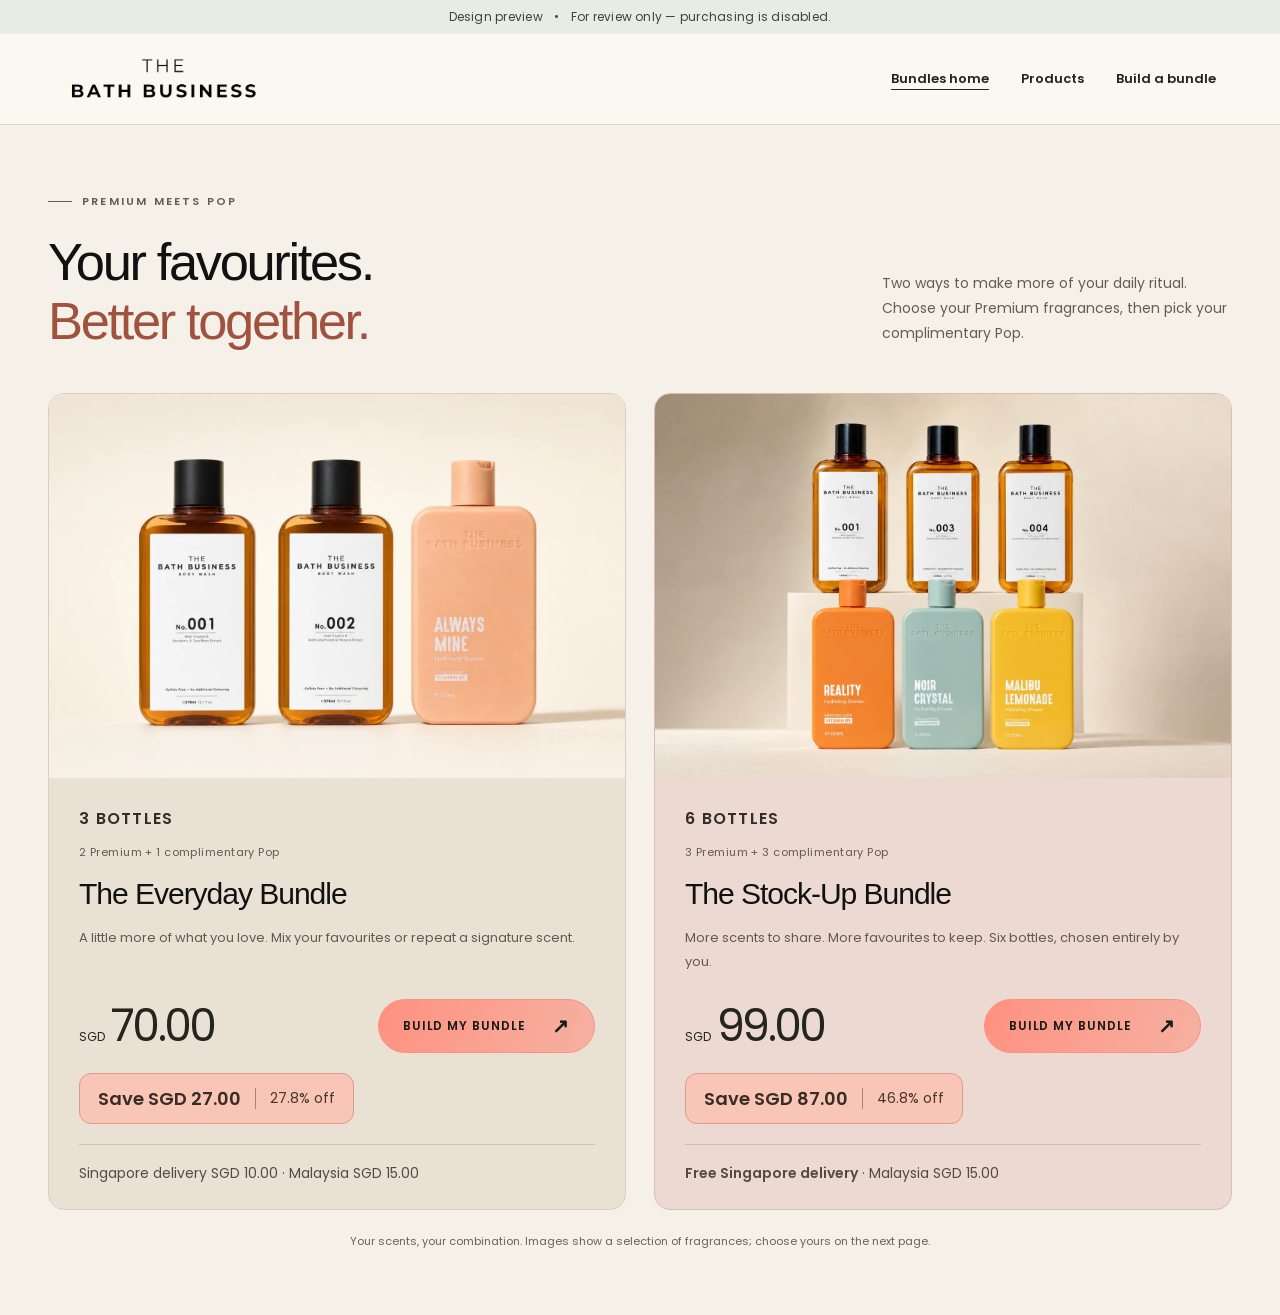
==== commit b19e38ed: "Remove added product navigation and review footer" ====
--- a/index.html
+++ b/index.html
@@ -1,4 +1,5 @@
-<!doctype html><html lang="en"><head><meta charset="utf-8"><meta name="viewport" content="width=device-width,initial-scale=1"><meta name="robots" content="noindex,nofollow,noarchive"><meta name="referrer" content="no-referrer"><meta http-equiv="Content-Security-Policy" content="default-src 'self'; img-src 'self' data:; style-src 'self' 'unsafe-inline'; script-src 'self'; font-src 'self' data:; connect-src 'none'; form-action 'none'; base-uri 'none'; object-src 'none'"><title>Bundle homepage — The Bath Business design preview</title><link rel="stylesheet" href="assets/809b7d1d090533.css"><link rel="stylesheet" href="assets/2fee33ca6c2b8c.css"><link rel="stylesheet" href="assets/0302ac45564b8c.css"><link rel="stylesheet" href="assets/9b253723cb7213.css"><link rel="stylesheet" href="assets/02fe07b99c082a.css"><link rel="stylesheet" href="assets/28191c4f0ae7f6.css"><link rel="stylesheet" href="assets/review.css"></head><body class="wp-singular page-template-default page page-id-4299 wp-custom-logo wp-embed-responsive wp-theme-hello-elementor theme-hello-elementor home tbb-bundle-home tbb-preview-header woocommerce-no-js hello-elementor-default elementor-default elementor-kit-20 elementor-page elementor-page-4299 review-site"><a class="review-skip" href="#review-content">Skip to content</a><div class="review-ribbon">Design preview <span>•</span> For review only — purchasing is disabled.</div><header class="review-header"><a class="review-brand" href="index.html" aria-label="The Bath Business home"><img src="assets/logo.png" alt="The Bath Business" width="200" height="60"></a><nav aria-label="Design preview pages"><a href="index.html">Bundles home</a><a href="products.html">Products</a><a href="bundles.html">Build a bundle</a></nav></header><div id="review-content" class="tbb15"><section aria-labelledby="bundle-feature-title" class="tbb-bundle-feature" id="shop">
+<!DOCTYPE html>
+<html lang="en"><head><meta charset="utf-8"/><meta content="width=device-width,initial-scale=1" name="viewport"/><meta content="noindex,nofollow,noarchive" name="robots"/><meta content="no-referrer" name="referrer"/><meta content="default-src 'self'; img-src 'self' data:; style-src 'self' 'unsafe-inline'; script-src 'self'; font-src 'self' data:; connect-src 'none'; form-action 'none'; base-uri 'none'; object-src 'none'" http-equiv="Content-Security-Policy"/><title>Bundle homepage — The Bath Business design preview</title><link href="assets/809b7d1d090533.css" rel="stylesheet"/><link href="assets/2fee33ca6c2b8c.css" rel="stylesheet"/><link href="assets/0302ac45564b8c.css" rel="stylesheet"/><link href="assets/9b253723cb7213.css" rel="stylesheet"/><link href="assets/02fe07b99c082a.css" rel="stylesheet"/><link href="assets/28191c4f0ae7f6.css" rel="stylesheet"/><link href="assets/review.css" rel="stylesheet"/></head><body class="wp-singular page-template-default page page-id-4299 wp-custom-logo wp-embed-responsive wp-theme-hello-elementor theme-hello-elementor home tbb-bundle-home tbb-preview-header woocommerce-no-js hello-elementor-default elementor-default elementor-kit-20 elementor-page elementor-page-4299 review-site"><a class="review-skip" href="#review-content">Skip to content</a><div class="review-ribbon">Design preview <span>•</span> For review only — purchasing is disabled.</div><header class="review-header"><a aria-label="The Bath Business home" class="review-brand" href="index.html"><img alt="The Bath Business" height="60" src="assets/logo.png" width="200"/></a><nav aria-label="Design preview pages"><a href="index.html">Bundles home</a><a href="products.html">Products</a><a href="bundles.html">Build a bundle</a></nav></header><div class="tbb15" id="review-content"><section aria-labelledby="bundle-feature-title" class="tbb-bundle-feature" id="shop">
 <div class="tbb15__wrap">
 <div class="tbb-bundle-feature__heading">
 <div><div class="tbb15__eyebrow">Premium meets Pop</div><h2 id="bundle-feature-title">Your favourites.<br/><strong>Better together.</strong></h2></div>
@@ -28,4 +29,5 @@
 </div>
 <p class="tbb-bundle-feature__foot">Your scents, your combination. Images show a selection of fragrances; choose yours on the next page.</p>
 </div>
-</section></div><footer class="review-footer"><p>The Bath Business · Design review</p><nav aria-label="Preview footer"><a href="index.html">Bundles home</a><a href="products.html">All products</a><a href="bundles.html">Bundle builder</a></nav><p class="review-footer-note">A selection of the proposed website design. Product choices are demonstrations; no orders or payments are taken.</p></footer><script src="assets/review.js" defer></script></body></html>
+</section></div><script defer="" src="assets/review.js"></script></body></html>
+
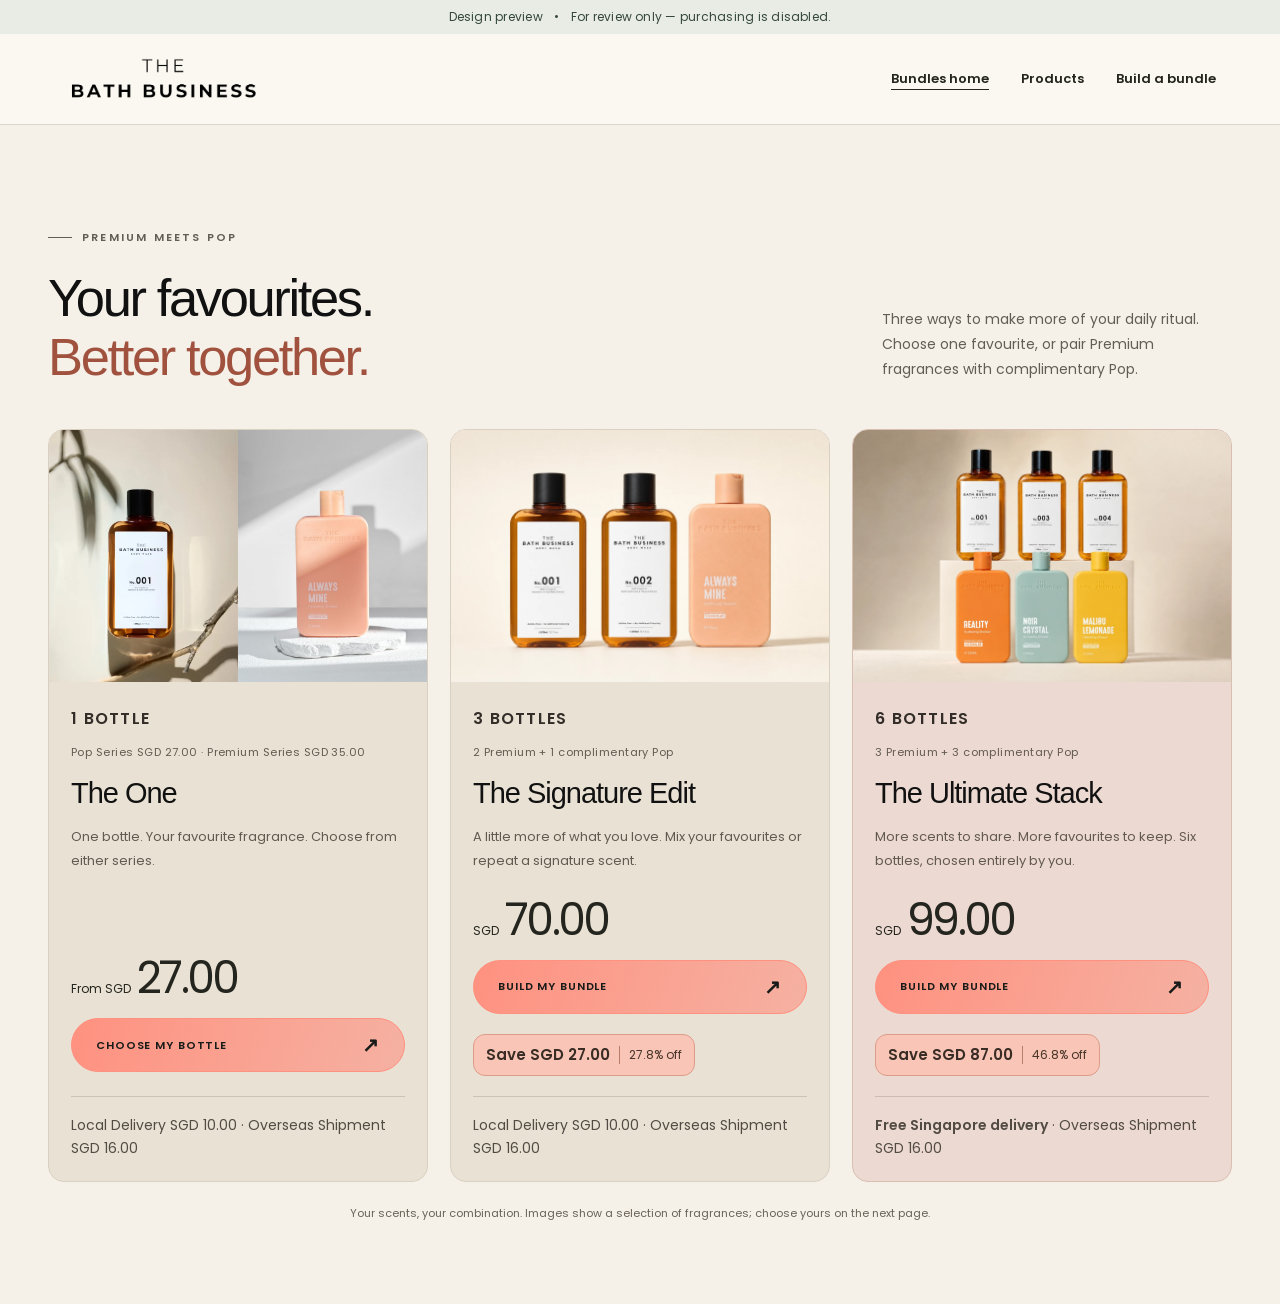
==== commit 1bb07de3: "Apply client revision deck pages 14 through 18" ====
--- a/index.html
+++ b/index.html
@@ -1,33 +1,45 @@
 <!DOCTYPE html>
-<html lang="en"><head><meta charset="utf-8"/><meta content="width=device-width,initial-scale=1" name="viewport"/><meta content="noindex,nofollow,noarchive" name="robots"/><meta content="no-referrer" name="referrer"/><meta content="default-src 'self'; img-src 'self' data:; style-src 'self' 'unsafe-inline'; script-src 'self'; font-src 'self' data:; connect-src 'none'; form-action 'none'; base-uri 'none'; object-src 'none'" http-equiv="Content-Security-Policy"/><title>Bundle homepage — The Bath Business design preview</title><link href="assets/809b7d1d090533.css" rel="stylesheet"/><link href="assets/2fee33ca6c2b8c.css" rel="stylesheet"/><link href="assets/0302ac45564b8c.css" rel="stylesheet"/><link href="assets/9b253723cb7213.css" rel="stylesheet"/><link href="assets/02fe07b99c082a.css" rel="stylesheet"/><link href="assets/28191c4f0ae7f6.css" rel="stylesheet"/><link href="assets/review.css" rel="stylesheet"/></head><body class="wp-singular page-template-default page page-id-4299 wp-custom-logo wp-embed-responsive wp-theme-hello-elementor theme-hello-elementor home tbb-bundle-home tbb-preview-header woocommerce-no-js hello-elementor-default elementor-default elementor-kit-20 elementor-page elementor-page-4299 review-site"><a class="review-skip" href="#review-content">Skip to content</a><div class="review-ribbon">Design preview <span>•</span> For review only — purchasing is disabled.</div><header class="review-header"><a aria-label="The Bath Business home" class="review-brand" href="index.html"><img alt="The Bath Business" height="60" src="assets/logo.png" width="200"/></a><nav aria-label="Design preview pages"><a href="index.html">Bundles home</a><a href="products.html">Products</a><a href="bundles.html">Build a bundle</a></nav></header><div class="tbb15" id="review-content"><section aria-labelledby="bundle-feature-title" class="tbb-bundle-feature" id="shop">
+
+<html lang="en"><head><meta charset="utf-8"/><meta content="width=device-width,initial-scale=1" name="viewport"/><meta content="noindex,nofollow,noarchive" name="robots"/><meta content="no-referrer" name="referrer"/><meta content="default-src 'self'; img-src 'self' data:; style-src 'self' 'unsafe-inline'; script-src 'self'; font-src 'self' data:; connect-src 'none'; form-action 'none'; base-uri 'none'; object-src 'none'" http-equiv="Content-Security-Policy"/><title>Bundle homepage — The Bath Business design preview</title><link href="assets/809b7d1d090533.css" rel="stylesheet"/><link href="assets/2fee33ca6c2b8c.css" rel="stylesheet"/><link href="assets/0302ac45564b8c.css" rel="stylesheet"/><link href="assets/9b253723cb7213.css" rel="stylesheet"/><link href="assets/02fe07b99c082a.css" rel="stylesheet"/><link href="assets/28191c4f0ae7f6.css" rel="stylesheet"/><link href="assets/review.css" rel="stylesheet"/><link data-revision="20261112" href="assets/revision-20261112/home-bundles.css" rel="stylesheet"/></head><body class="wp-singular page-template-default page page-id-4299 wp-custom-logo wp-embed-responsive wp-theme-hello-elementor theme-hello-elementor home tbb-bundle-home tbb-preview-header woocommerce-no-js hello-elementor-default elementor-default elementor-kit-20 elementor-page elementor-page-4299 review-site"><a class="review-skip" href="#review-content">Skip to content</a><div class="review-ribbon">Design preview <span>•</span> For review only — purchasing is disabled.</div><header class="review-header"><a aria-label="The Bath Business home" class="review-brand" href="index.html"><img alt="The Bath Business" height="60" src="assets/logo.png" width="200"/></a><nav aria-label="Design preview pages"><a href="index.html">Bundles home</a><a href="products.html">Products</a><a href="bundles.html">Build a bundle</a></nav></header><div class="tbb15" id="review-content"><section aria-labelledby="bundle-feature-title" class="tbb-bundle-feature" id="shop">
 <div class="tbb15__wrap">
 <div class="tbb-bundle-feature__heading">
 <div><div class="tbb15__eyebrow">Premium meets Pop</div><h2 id="bundle-feature-title">Your favourites.<br/><strong>Better together.</strong></h2></div>
-<p>Two ways to make more of your daily ritual. Choose your Premium fragrances, then pick your complimentary Pop.</p>
+<p>Three ways to make more of your daily ritual. Choose one favourite, or pair Premium fragrances with complimentary Pop.</p>
 </div>
 <div class="tbb-bundle-feature__grid">
+<article class="tbb-bundle-card tbb-bundle-card--single">
+<a aria-label="Choose one Premium Series or Pop Series bottle" class="tbb-bundle-card__photos tbb-bundle-card__photos--single" href="bundles.html?bundle=single"><img alt="No. 001 Premium Series body wash" decoding="async" height="800" loading="lazy" src="assets/revision-20261112/38e4cbf27bb0.webp" width="600"/><img alt="Always Mine Pop Series body wash" decoding="async" height="800" loading="lazy" src="assets/revision-20261112/367723f8ea92.jpeg" width="600"/></a>
+<div class="tbb-bundle-card__body"><p class="tbb-bundle-card__count">1 bottle</p><p class="tbb-bundle-card__contents">Pop Series SGD 27.00 · Premium Series SGD 35.00</p><h3>The One</h3><p class="tbb-bundle-card__description">One bottle. Your favourite fragrance. Choose from either series.</p><div class="tbb-bundle-card__buy"><p class="tbb-bundle-card__price"><span>From SGD</span>27.00</p><a class="tbb-bundle-card__cta" href="bundles.html?bundle=single">Choose my bottle <span aria-hidden="true">↗</span></a></div><p class="tbb-bundle-card__delivery">Local Delivery SGD 10.00 · Overseas Shipment SGD 16.00</p></div>
+</article>
 <article class="tbb-bundle-card">
-<a aria-label="Choose the SGD 70.00 The Everyday Bundle" class="tbb-bundle-card__photos tbb-bundle-card__photos--studio" href="bundles.html?bundle=essential"><img alt="Three Bath Business bottles: No. 001, No. 002 and Always Mine" decoding="async" height="1024" loading="lazy" src="assets/2a3463de165b96.webp" width="1536"/></a>
+<a aria-label="Choose the SGD 70.00 The Signature Edit" class="tbb-bundle-card__photos tbb-bundle-card__photos--studio" href="bundles.html?bundle=essential">
+<img alt="Three Bath Business bottles: No. 001, No. 002 and Always Mine" decoding="async" height="1024" loading="lazy" src="assets/revision-20261112/a3d5aa6703a5.webp" width="1536"/>
+</a>
 <div class="tbb-bundle-card__body">
-<p class="tbb-bundle-card__count">3 bottles</p><p class="tbb-bundle-card__contents">2 Premium + 1 complimentary Pop</p>
-<h3>The Everyday Bundle</h3>
+<p class="tbb-bundle-card__count">3 bottles</p>
+<p class="tbb-bundle-card__contents">2 Premium + 1 complimentary Pop</p>
+<h3>The Signature Edit</h3>
 <p class="tbb-bundle-card__description">A little more of what you love. Mix your favourites or repeat a signature scent.</p>
 <div class="tbb-bundle-card__buy"><p class="tbb-bundle-card__price"><span>SGD</span>70.00</p><a class="tbb-bundle-card__cta" href="bundles.html?bundle=essential">Build my bundle <span aria-hidden="true">↗</span></a></div>
-<p class="tbb-bundle-card__saving"><strong>Save SGD 27.00</strong><span>27.8% off</span></p><p class="tbb-bundle-card__delivery">Singapore delivery SGD 10.00 · Malaysia SGD 15.00</p>
+<p class="tbb-bundle-card__saving"><strong>Save SGD 27.00</strong><span>27.8% off</span></p>
+<p class="tbb-bundle-card__delivery">Local Delivery SGD 10.00 · Overseas Shipment SGD 16.00</p>
 </div>
 </article>
 <article class="tbb-bundle-card tbb-bundle-card--stockup">
-<a aria-label="Choose the SGD 99.00 The Stock-Up Bundle" class="tbb-bundle-card__photos tbb-bundle-card__photos--studio" href="bundles.html?bundle=stockup"><img alt="Six Bath Business bottles: No. 001, No. 003, No. 004, Reality, Noir Crystal and Malibu Lemonade" decoding="async" height="1024" loading="lazy" src="assets/73fd66c4068860.webp" width="1536"/></a>
+<a aria-label="Choose the SGD 99.00 The Ultimate Stack" class="tbb-bundle-card__photos tbb-bundle-card__photos--studio" href="bundles.html?bundle=stockup">
+<img alt="Six Bath Business bottles: No. 001, No. 003, No. 004, Reality, Noir Crystal and Malibu Lemonade" decoding="async" height="1024" loading="lazy" src="assets/revision-20261112/3356478d64c6.webp" width="1536"/>
+</a>
 <div class="tbb-bundle-card__body">
-<p class="tbb-bundle-card__count">6 bottles</p><p class="tbb-bundle-card__contents">3 Premium + 3 complimentary Pop</p>
-<h3>The Stock-Up Bundle</h3>
+<p class="tbb-bundle-card__count">6 bottles</p>
+<p class="tbb-bundle-card__contents">3 Premium + 3 complimentary Pop</p>
+<h3>The Ultimate Stack</h3>
 <p class="tbb-bundle-card__description">More scents to share. More favourites to keep. Six bottles, chosen entirely by you.</p>
 <div class="tbb-bundle-card__buy"><p class="tbb-bundle-card__price"><span>SGD</span>99.00</p><a class="tbb-bundle-card__cta" href="bundles.html?bundle=stockup">Build my bundle <span aria-hidden="true">↗</span></a></div>
-<p class="tbb-bundle-card__saving"><strong>Save SGD 87.00</strong><span>46.8% off</span></p><p class="tbb-bundle-card__delivery"><strong>Free Singapore delivery</strong> · Malaysia SGD 15.00</p>
+<p class="tbb-bundle-card__saving"><strong>Save SGD 87.00</strong><span>46.8% off</span></p>
+<p class="tbb-bundle-card__delivery"><strong>Free Singapore delivery</strong> · Overseas Shipment SGD 16.00</p>
 </div>
 </article>
 </div>
 <p class="tbb-bundle-feature__foot">Your scents, your combination. Images show a selection of fragrances; choose yours on the next page.</p>
 </div>
 </section></div><script defer="" src="assets/review.js"></script></body></html>
-
--- a/assets/revision-20261112/home-bundles.css
+++ b/assets/revision-20261112/home-bundles.css
@@ -0,0 +1,63 @@
+/* Scoped to the separate homepage clone. */
+.tbb15 .tbb-bundle-feature{padding:100px 0 80px;background:#f5f1e9;scroll-margin-top:120px}
+.tbb-bundle-feature__heading{display:flex;justify-content:space-between;align-items:flex-end;gap:48px;margin-bottom:42px}
+.tbb15 .tbb-bundle-feature__heading h2{font-size:clamp(36px,4.1vw,58px);line-height:1.12;letter-spacing:-.045em;font-weight:400;margin:20px 0 0;text-transform:none}
+.tbb15 .tbb-bundle-feature__heading h2 strong{font-weight:500;color:#a0523e}
+.tbb15 .tbb-bundle-feature__heading>p{max-width:350px;font-size:14px;line-height:1.8;color:#625e56;margin:0 0 4px}
+.tbb-bundle-feature__grid{display:grid;grid-template-columns:repeat(2,minmax(0,1fr));gap:28px}
+.tbb-bundle-card{min-width:0;background:#e9e2d4;border:1px solid #d9d0c1;display:flex;flex-direction:column;border-radius:16px;overflow:hidden}
+.tbb-bundle-card--stockup{background:#ecd9d1;border-color:#d9bfb2}
+.tbb-bundle-card__photos{display:grid;grid-template-columns:repeat(3,minmax(0,1fr));height:300px;gap:3px;overflow:hidden;background:#f7f5ef}
+.tbb-bundle-card__photos--six{grid-template-rows:repeat(2,minmax(0,1fr))}
+.tbb15 .tbb-bundle-card__photos img{width:100%;height:100%;min-height:0;display:block;object-fit:cover;object-position:center;transition:transform .35s ease}
+.tbb15 .tbb-bundle-card__photos--six img{object-fit:contain;background:#f5f3ee}
+.tbb-bundle-card__photos:hover img{transform:scale(1.025)}
+.tbb-bundle-card__body{padding:30px 30px 24px;display:flex;flex-direction:column;flex:1}
+.tbb15 .tbb-bundle-card__count{font-size:16px;font-weight:700;line-height:1.4;letter-spacing:.08em;text-transform:uppercase;margin:0 0 10px;color:#322d28}
+.tbb15 .tbb-bundle-card__contents{font-size:11px;letter-spacing:.04em;color:#635b50;margin:0 0 12px}
+.tbb15 .tbb-bundle-card h3{font-size:clamp(23px,2.35vw,34px);line-height:1.18;font-weight:500;letter-spacing:-.035em;text-transform:none;margin:0 0 15px}
+.tbb15 .tbb-bundle-card__description{font-size:13px;line-height:1.8;color:#62594f;max-width:none;margin:0 0 26px}
+.tbb-bundle-card__buy{margin-top:auto;display:flex;align-items:center;justify-content:space-between;gap:18px}
+.tbb15 .tbb-bundle-card__price{font-size:44px;font-weight:500;letter-spacing:-.06em;line-height:1;margin:0;white-space:nowrap}
+.tbb15 .tbb-bundle-card__price>span{font-size:12px;letter-spacing:0;font-weight:400;margin-right:6px}
+.tbb15 .tbb-bundle-card a.tbb-bundle-card__cta{display:inline-flex;justify-content:space-between;align-items:center;gap:26px;padding:16px 24px;min-height:54px;border-radius:999px;border:1px solid #ff9180;background:#ff9b89;background-image:linear-gradient(110deg,#ff9180,#f5b1a2)!important;color:#181c19!important;font-size:12px;font-weight:700;letter-spacing:.08em;text-transform:uppercase;line-height:1.4;transition:background .2s}
+.tbb15 .tbb-bundle-card a.tbb-bundle-card__cta:hover{background:#ffab9d}
+.tbb15 .tbb-bundle-card a.tbb-bundle-card__cta span{font-size:20px;line-height:1}
+.tbb15 .tbb-bundle-feature a:focus-visible{outline:2px solid #171714!important;outline-offset:5px}
+.tbb15 .tbb-bundle-card__delivery{font-size:14px;line-height:1.6;border-top:1px solid #0002;margin:24px 0 0;padding-top:17px;color:#514b43}
+.tbb15 .tbb-bundle-card__delivery strong{font-weight:600}
+.tbb15 .tbb-bundle-feature__foot{font-size:11px;line-height:1.8;color:#696258;margin:22px 0 0;text-align:center}
+@media(min-width:1900px){.tbb15 .tbb-bundle-feature{padding-top:120px}.tbb-bundle-card__photos{height:330px}}
+@media(max-width:900px){.tbb15 .tbb-bundle-feature{padding:72px 0 60px}.tbb-bundle-feature__heading{gap:25px;align-items:flex-start}.tbb-bundle-feature__heading>p{max-width:270px!important}.tbb-bundle-feature__grid{gap:18px}.tbb-bundle-card__photos{height:240px}.tbb-bundle-card__body{padding:24px 20px 20px}.tbb-bundle-card__buy{flex-wrap:wrap;gap:18px}.tbb15 .tbb-bundle-card a.tbb-bundle-card__cta{flex:1;gap:12px}.tbb15 .tbb-bundle-card__price{font-size:38px}}
+@media(max-width:620px){.tbb15 .tbb-bundle-feature{padding:56px 0 44px}.tbb-bundle-feature__heading{display:block;margin-bottom:28px}.tbb15 .tbb-bundle-feature__heading h2{font-size:38px}.tbb15 .tbb-bundle-feature__heading>p{margin:20px 0 0;max-width:360px!important;font-size:13px}.tbb-bundle-feature__grid{grid-template-columns:minmax(0,1fr);gap:24px}.tbb-bundle-card__photos{height:250px}.tbb15 .tbb-bundle-card h3{font-size:28px}.tbb15 .tbb-bundle-card a.tbb-bundle-card__cta{flex:0 1 auto}.tbb15 .tbb-bundle-card__description{margin-bottom:24px}.tbb15 .tbb-bundle-feature__foot{text-align:left}}
+@media(prefers-reduced-motion:reduce){.tbb15 .tbb-bundle-card__photos img,.tbb15 .tbb-bundle-card a.tbb-bundle-card__cta{transition:none}}
+
+/* Cohesive studio photography: preserve every bottle at all breakpoints. */
+.tbb15 .tbb-bundle-card__photos--studio{display:block;height:auto;aspect-ratio:3/2;background:#f5f3ee}
+.tbb15 .tbb-bundle-card__photos--studio img{width:100%;height:100%;object-fit:contain}
+
+/* Clear savings highlight, with the same warm palette as the bundle cards. */
+.tbb15 .tbb-bundle-card__saving{
+  display:flex;align-items:center;align-self:flex-start;gap:14px;
+  width:fit-content;max-width:100%;margin:20px 0 0;padding:11px 18px;
+  border:1px solid #dc9c89;border-radius:12px;background:#f8c5b6;
+  font-size:14px;line-height:1.5;color:#493529;
+}
+.tbb15 .tbb-bundle-card__saving strong{font-size:18px;font-weight:700;color:#382c25;white-space:nowrap}
+.tbb15 .tbb-bundle-card__saving>span{padding-left:14px;border-left:1px solid #b87e6b;color:#493529;white-space:nowrap}
+.tbb15 .tbb-bundle-card__saving+.tbb-bundle-card__delivery{margin-top:20px}
+@media(max-width:620px){
+  .tbb15 .tbb-bundle-card__saving{gap:10px;padding:10px 14px}
+  .tbb15 .tbb-bundle-card__saving>span{padding-left:10px}
+}
+@media(max-width:380px){
+  .tbb15 .tbb-bundle-card__saving{gap:8px;padding:10px;font-size:12px}
+  .tbb15 .tbb-bundle-card__saving strong{font-size:16px}
+  .tbb15 .tbb-bundle-card__saving>span{padding-left:8px}
+}
+
+/* Client revision: three deliberate desktop options; readable stacked tablet/mobile cards. */
+@media(min-width:1101px){.tbb-bundle-feature__grid{grid-template-columns:repeat(3,minmax(0,1fr));gap:22px}.tbb-bundle-card__body{padding:26px 22px 22px}.tbb-bundle-card__buy{align-items:flex-start;flex-direction:column}.tbb15 .tbb-bundle-card a.tbb-bundle-card__cta{width:100%;font-size:11px;gap:12px}.tbb15 .tbb-bundle-card h3{font-size:29px}.tbb15 .tbb-bundle-card__saving{gap:9px;padding:9px 12px}.tbb15 .tbb-bundle-card__saving strong{font-size:15px}.tbb15 .tbb-bundle-card__saving>span{padding-left:9px;font-size:12px}}
+.tbb15 .tbb-bundle-card__photos--single{display:grid;grid-template-columns:1fr 1fr;height:auto;aspect-ratio:3/2;gap:0;background:#e9e3d7}
+.tbb15 .tbb-bundle-card__photos--single img{object-fit:cover;object-position:center;width:100%;height:100%;min-height:0}
+@media(min-width:621px) and (max-width:1100px){.tbb-bundle-feature__grid{grid-template-columns:1fr}.tbb-bundle-card{display:grid;grid-template-columns:minmax(0,1fr) minmax(0,1fr)}.tbb15 .tbb-bundle-card__photos--studio,.tbb15 .tbb-bundle-card__photos--single{height:100%;min-height:300px;aspect-ratio:auto}.tbb15 .tbb-bundle-card__photos--studio img{object-fit:contain}}
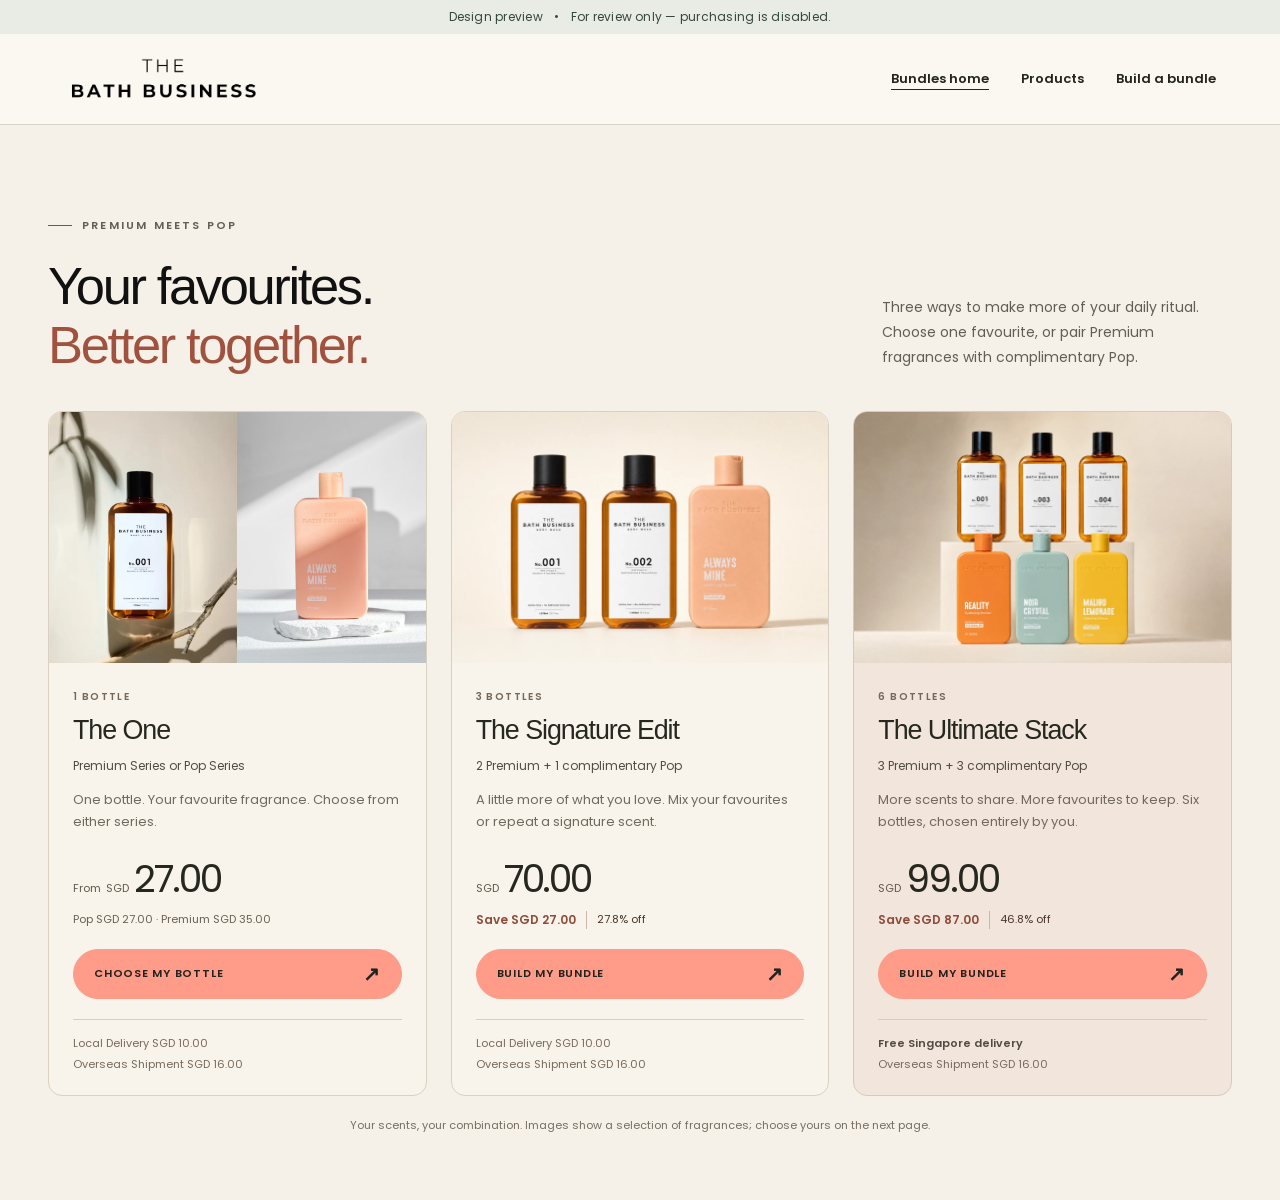
==== commit 6b6c224c: "Align offer cards and simplify purchase hierarchy" ====
--- a/index.html
+++ b/index.html
@@ -1,45 +1,3 @@
 <!DOCTYPE html>
 
-<html lang="en"><head><meta charset="utf-8"/><meta content="width=device-width,initial-scale=1" name="viewport"/><meta content="noindex,nofollow,noarchive" name="robots"/><meta content="no-referrer" name="referrer"/><meta content="default-src 'self'; img-src 'self' data:; style-src 'self' 'unsafe-inline'; script-src 'self'; font-src 'self' data:; connect-src 'none'; form-action 'none'; base-uri 'none'; object-src 'none'" http-equiv="Content-Security-Policy"/><title>Bundle homepage — The Bath Business design preview</title><link href="assets/809b7d1d090533.css" rel="stylesheet"/><link href="assets/2fee33ca6c2b8c.css" rel="stylesheet"/><link href="assets/0302ac45564b8c.css" rel="stylesheet"/><link href="assets/9b253723cb7213.css" rel="stylesheet"/><link href="assets/02fe07b99c082a.css" rel="stylesheet"/><link href="assets/28191c4f0ae7f6.css" rel="stylesheet"/><link href="assets/review.css" rel="stylesheet"/><link data-revision="20261112" href="assets/revision-20261112/home-bundles.css" rel="stylesheet"/></head><body class="wp-singular page-template-default page page-id-4299 wp-custom-logo wp-embed-responsive wp-theme-hello-elementor theme-hello-elementor home tbb-bundle-home tbb-preview-header woocommerce-no-js hello-elementor-default elementor-default elementor-kit-20 elementor-page elementor-page-4299 review-site"><a class="review-skip" href="#review-content">Skip to content</a><div class="review-ribbon">Design preview <span>•</span> For review only — purchasing is disabled.</div><header class="review-header"><a aria-label="The Bath Business home" class="review-brand" href="index.html"><img alt="The Bath Business" height="60" src="assets/logo.png" width="200"/></a><nav aria-label="Design preview pages"><a href="index.html">Bundles home</a><a href="products.html">Products</a><a href="bundles.html">Build a bundle</a></nav></header><div class="tbb15" id="review-content"><section aria-labelledby="bundle-feature-title" class="tbb-bundle-feature" id="shop">
-<div class="tbb15__wrap">
-<div class="tbb-bundle-feature__heading">
-<div><div class="tbb15__eyebrow">Premium meets Pop</div><h2 id="bundle-feature-title">Your favourites.<br/><strong>Better together.</strong></h2></div>
-<p>Three ways to make more of your daily ritual. Choose one favourite, or pair Premium fragrances with complimentary Pop.</p>
-</div>
-<div class="tbb-bundle-feature__grid">
-<article class="tbb-bundle-card tbb-bundle-card--single">
-<a aria-label="Choose one Premium Series or Pop Series bottle" class="tbb-bundle-card__photos tbb-bundle-card__photos--single" href="bundles.html?bundle=single"><img alt="No. 001 Premium Series body wash" decoding="async" height="800" loading="lazy" src="assets/revision-20261112/38e4cbf27bb0.webp" width="600"/><img alt="Always Mine Pop Series body wash" decoding="async" height="800" loading="lazy" src="assets/revision-20261112/367723f8ea92.jpeg" width="600"/></a>
-<div class="tbb-bundle-card__body"><p class="tbb-bundle-card__count">1 bottle</p><p class="tbb-bundle-card__contents">Pop Series SGD 27.00 · Premium Series SGD 35.00</p><h3>The One</h3><p class="tbb-bundle-card__description">One bottle. Your favourite fragrance. Choose from either series.</p><div class="tbb-bundle-card__buy"><p class="tbb-bundle-card__price"><span>From SGD</span>27.00</p><a class="tbb-bundle-card__cta" href="bundles.html?bundle=single">Choose my bottle <span aria-hidden="true">↗</span></a></div><p class="tbb-bundle-card__delivery">Local Delivery SGD 10.00 · Overseas Shipment SGD 16.00</p></div>
-</article>
-<article class="tbb-bundle-card">
-<a aria-label="Choose the SGD 70.00 The Signature Edit" class="tbb-bundle-card__photos tbb-bundle-card__photos--studio" href="bundles.html?bundle=essential">
-<img alt="Three Bath Business bottles: No. 001, No. 002 and Always Mine" decoding="async" height="1024" loading="lazy" src="assets/revision-20261112/a3d5aa6703a5.webp" width="1536"/>
-</a>
-<div class="tbb-bundle-card__body">
-<p class="tbb-bundle-card__count">3 bottles</p>
-<p class="tbb-bundle-card__contents">2 Premium + 1 complimentary Pop</p>
-<h3>The Signature Edit</h3>
-<p class="tbb-bundle-card__description">A little more of what you love. Mix your favourites or repeat a signature scent.</p>
-<div class="tbb-bundle-card__buy"><p class="tbb-bundle-card__price"><span>SGD</span>70.00</p><a class="tbb-bundle-card__cta" href="bundles.html?bundle=essential">Build my bundle <span aria-hidden="true">↗</span></a></div>
-<p class="tbb-bundle-card__saving"><strong>Save SGD 27.00</strong><span>27.8% off</span></p>
-<p class="tbb-bundle-card__delivery">Local Delivery SGD 10.00 · Overseas Shipment SGD 16.00</p>
-</div>
-</article>
-<article class="tbb-bundle-card tbb-bundle-card--stockup">
-<a aria-label="Choose the SGD 99.00 The Ultimate Stack" class="tbb-bundle-card__photos tbb-bundle-card__photos--studio" href="bundles.html?bundle=stockup">
-<img alt="Six Bath Business bottles: No. 001, No. 003, No. 004, Reality, Noir Crystal and Malibu Lemonade" decoding="async" height="1024" loading="lazy" src="assets/revision-20261112/3356478d64c6.webp" width="1536"/>
-</a>
-<div class="tbb-bundle-card__body">
-<p class="tbb-bundle-card__count">6 bottles</p>
-<p class="tbb-bundle-card__contents">3 Premium + 3 complimentary Pop</p>
-<h3>The Ultimate Stack</h3>
-<p class="tbb-bundle-card__description">More scents to share. More favourites to keep. Six bottles, chosen entirely by you.</p>
-<div class="tbb-bundle-card__buy"><p class="tbb-bundle-card__price"><span>SGD</span>99.00</p><a class="tbb-bundle-card__cta" href="bundles.html?bundle=stockup">Build my bundle <span aria-hidden="true">↗</span></a></div>
-<p class="tbb-bundle-card__saving"><strong>Save SGD 87.00</strong><span>46.8% off</span></p>
-<p class="tbb-bundle-card__delivery"><strong>Free Singapore delivery</strong> · Overseas Shipment SGD 16.00</p>
-</div>
-</article>
-</div>
-<p class="tbb-bundle-feature__foot">Your scents, your combination. Images show a selection of fragrances; choose yours on the next page.</p>
-</div>
-</section></div><script defer="" src="assets/review.js"></script></body></html>
+<html lang="en"><head><meta charset="utf-8"/><meta content="width=device-width,initial-scale=1" name="viewport"/><meta content="noindex,nofollow,noarchive" name="robots"/><meta content="no-referrer" name="referrer"/><meta content="default-src 'self'; img-src 'self' data:; style-src 'self' 'unsafe-inline'; script-src 'self'; font-src 'self' data:; connect-src 'none'; form-action 'none'; base-uri 'none'; object-src 'none'" http-equiv="Content-Security-Policy"/><title>Bundle homepage — The Bath Business design preview</title><link href="assets/809b7d1d090533.css" rel="stylesheet"/><link href="assets/2fee33ca6c2b8c.css" rel="stylesheet"/><link href="assets/0302ac45564b8c.css" rel="stylesheet"/><link href="assets/9b253723cb7213.css" rel="stylesheet"/><link href="assets/02fe07b99c082a.css" rel="stylesheet"/><link href="assets/28191c4f0ae7f6.css" rel="stylesheet"/><link href="assets/review.css" rel="stylesheet"/><link data-revision="20261112" href="assets/revision-20261112/home-bundles.css?v=60c8ac4ef3" rel="stylesheet"/></head><body class="wp-singular page-template-default page page-id-4299 wp-custom-logo wp-embed-responsive wp-theme-hello-elementor theme-hello-elementor home tbb-bundle-home tbb-preview-header woocommerce-no-js hello-elementor-default elementor-default elementor-kit-20 elementor-page elementor-page-4299 review-site"><a class="review-skip" href="#review-content">Skip to content</a><div class="review-ribbon">Design preview <span>•</span> For review only — purchasing is disabled.</div><header class="review-header"><a aria-label="The Bath Business home" class="review-brand" href="index.html"><img alt="The Bath Business" height="60" src="assets/logo.png" width="200"/></a><nav aria-label="Design preview pages"><a href="index.html">Bundles home</a><a href="products.html">Products</a><a href="bundles.html">Build a bundle</a></nav></header><div class="tbb15" id="review-content"><section aria-labelledby="bundle-feature-title" class="tbb-bundle-feature" id="shop"><div class="tbb15__wrap"><div class="tbb-bundle-feature__heading"><div><div class="tbb15__eyebrow">Premium meets Pop</div><h2 id="bundle-feature-title">Your favourites.<br/><strong>Better together.</strong></h2></div><p>Three ways to make more of your daily ritual. Choose one favourite, or pair Premium fragrances with complimentary Pop.</p></div><div class="tbb-bundle-feature__grid"><article class="tbb-bundle-card tbb-bundle-card--single"><a aria-label="Choose one Premium Series or Pop Series bottle" class="tbb-bundle-card__photos tbb-bundle-card__photos--single" href="bundles.html?bundle=single"><img alt="No. 001 Premium Series body wash" decoding="async" height="800" loading="lazy" src="assets/revision-20261112/38e4cbf27bb0.webp" width="600"/><img alt="Always Mine Pop Series body wash" decoding="async" height="800" loading="lazy" src="assets/revision-20261112/367723f8ea92.jpeg" width="600"/></a><div class="tbb-bundle-card__body"><p class="tbb-bundle-card__count">1 bottle</p><h3>The One</h3><p class="tbb-bundle-card__contents">Premium Series or Pop Series</p><p class="tbb-bundle-card__description">One bottle. Your favourite fragrance. Choose from either series.</p><div class="tbb-bundle-card__buy"><p class="tbb-bundle-card__price"><span>From</span><span>SGD</span>27.00</p><p class="tbb-bundle-card__price-note">Pop SGD 27.00 · Premium SGD 35.00</p><a class="tbb-bundle-card__cta" href="bundles.html?bundle=single">Choose my bottle<span aria-hidden="true">↗</span></a></div><p class="tbb-bundle-card__delivery"><span>Local Delivery SGD 10.00</span><span>Overseas Shipment SGD 16.00</span></p></div></article><article class="tbb-bundle-card"><a aria-label="Choose the SGD 70.00 The Signature Edit" class="tbb-bundle-card__photos tbb-bundle-card__photos--studio" href="bundles.html?bundle=essential"><img alt="Three Bath Business bottles: No. 001, No. 002 and Always Mine" decoding="async" height="1024" loading="lazy" src="assets/revision-20261112/a3d5aa6703a5.webp" width="1536"/></a><div class="tbb-bundle-card__body"><p class="tbb-bundle-card__count">3 bottles</p><h3>The Signature Edit</h3><p class="tbb-bundle-card__contents">2 Premium + 1 complimentary Pop</p><p class="tbb-bundle-card__description">A little more of what you love. Mix your favourites or repeat a signature scent.</p><div class="tbb-bundle-card__buy"><p class="tbb-bundle-card__price"><span>SGD</span>70.00</p><p class="tbb-bundle-card__saving"><strong>Save SGD 27.00</strong><span>27.8% off</span></p><a class="tbb-bundle-card__cta" href="bundles.html?bundle=essential">Build my bundle<span aria-hidden="true">↗</span></a></div><p class="tbb-bundle-card__delivery"><span>Local Delivery SGD 10.00</span><span>Overseas Shipment SGD 16.00</span></p></div></article><article class="tbb-bundle-card tbb-bundle-card--stockup"><a aria-label="Choose the SGD 99.00 The Ultimate Stack" class="tbb-bundle-card__photos tbb-bundle-card__photos--studio" href="bundles.html?bundle=stockup"><img alt="Six Bath Business bottles: No. 001, No. 003, No. 004, Reality, Noir Crystal and Malibu Lemonade" decoding="async" height="1024" loading="lazy" src="assets/revision-20261112/3356478d64c6.webp" width="1536"/></a><div class="tbb-bundle-card__body"><p class="tbb-bundle-card__count">6 bottles</p><h3>The Ultimate Stack</h3><p class="tbb-bundle-card__contents">3 Premium + 3 complimentary Pop</p><p class="tbb-bundle-card__description">More scents to share. More favourites to keep. Six bottles, chosen entirely by you.</p><div class="tbb-bundle-card__buy"><p class="tbb-bundle-card__price"><span>SGD</span>99.00</p><p class="tbb-bundle-card__saving"><strong>Save SGD 87.00</strong><span>46.8% off</span></p><a class="tbb-bundle-card__cta" href="bundles.html?bundle=stockup">Build my bundle<span aria-hidden="true">↗</span></a></div><p class="tbb-bundle-card__delivery"><span><strong>Free Singapore delivery</strong></span><span>Overseas Shipment SGD 16.00</span></p></div></article></div><p class="tbb-bundle-feature__foot">Your scents, your combination. Images show a selection of fragrances; choose yours on the next page.</p></div></section></div><script defer="" src="assets/review.js"></script></body></html>
--- a/assets/revision-20261112/home-bundles.css
+++ b/assets/revision-20261112/home-bundles.css
@@ -1,63 +1,53 @@
-/* Scoped to the separate homepage clone. */
-.tbb15 .tbb-bundle-feature{padding:100px 0 80px;background:#f5f1e9;scroll-margin-top:120px}
-.tbb-bundle-feature__heading{display:flex;justify-content:space-between;align-items:flex-end;gap:48px;margin-bottom:42px}
+/* Homepage offer cards: shared purchase rhythm, scoped to the staging clone. */
+.tbb15 .tbb-bundle-feature{padding:88px 0 64px;background:#f5f1e9;scroll-margin-top:120px}
+.tbb-bundle-feature__heading{display:flex;justify-content:space-between;align-items:flex-end;gap:48px;margin-bottom:36px}
 .tbb15 .tbb-bundle-feature__heading h2{font-size:clamp(36px,4.1vw,58px);line-height:1.12;letter-spacing:-.045em;font-weight:400;margin:20px 0 0;text-transform:none}
 .tbb15 .tbb-bundle-feature__heading h2 strong{font-weight:500;color:#a0523e}
 .tbb15 .tbb-bundle-feature__heading>p{max-width:350px;font-size:14px;line-height:1.8;color:#625e56;margin:0 0 4px}
-.tbb-bundle-feature__grid{display:grid;grid-template-columns:repeat(2,minmax(0,1fr));gap:28px}
-.tbb-bundle-card{min-width:0;background:#e9e2d4;border:1px solid #d9d0c1;display:flex;flex-direction:column;border-radius:16px;overflow:hidden}
-.tbb-bundle-card--stockup{background:#ecd9d1;border-color:#d9bfb2}
-.tbb-bundle-card__photos{display:grid;grid-template-columns:repeat(3,minmax(0,1fr));height:300px;gap:3px;overflow:hidden;background:#f7f5ef}
-.tbb-bundle-card__photos--six{grid-template-rows:repeat(2,minmax(0,1fr))}
-.tbb15 .tbb-bundle-card__photos img{width:100%;height:100%;min-height:0;display:block;object-fit:cover;object-position:center;transition:transform .35s ease}
-.tbb15 .tbb-bundle-card__photos--six img{object-fit:contain;background:#f5f3ee}
-.tbb-bundle-card__photos:hover img{transform:scale(1.025)}
-.tbb-bundle-card__body{padding:30px 30px 24px;display:flex;flex-direction:column;flex:1}
-.tbb15 .tbb-bundle-card__count{font-size:16px;font-weight:700;line-height:1.4;letter-spacing:.08em;text-transform:uppercase;margin:0 0 10px;color:#322d28}
-.tbb15 .tbb-bundle-card__contents{font-size:11px;letter-spacing:.04em;color:#635b50;margin:0 0 12px}
-.tbb15 .tbb-bundle-card h3{font-size:clamp(23px,2.35vw,34px);line-height:1.18;font-weight:500;letter-spacing:-.035em;text-transform:none;margin:0 0 15px}
-.tbb15 .tbb-bundle-card__description{font-size:13px;line-height:1.8;color:#62594f;max-width:none;margin:0 0 26px}
-.tbb-bundle-card__buy{margin-top:auto;display:flex;align-items:center;justify-content:space-between;gap:18px}
-.tbb15 .tbb-bundle-card__price{font-size:44px;font-weight:500;letter-spacing:-.06em;line-height:1;margin:0;white-space:nowrap}
-.tbb15 .tbb-bundle-card__price>span{font-size:12px;letter-spacing:0;font-weight:400;margin-right:6px}
-.tbb15 .tbb-bundle-card a.tbb-bundle-card__cta{display:inline-flex;justify-content:space-between;align-items:center;gap:26px;padding:16px 24px;min-height:54px;border-radius:999px;border:1px solid #ff9180;background:#ff9b89;background-image:linear-gradient(110deg,#ff9180,#f5b1a2)!important;color:#181c19!important;font-size:12px;font-weight:700;letter-spacing:.08em;text-transform:uppercase;line-height:1.4;transition:background .2s}
-.tbb15 .tbb-bundle-card a.tbb-bundle-card__cta:hover{background:#ffab9d}
+.tbb-bundle-feature__grid{display:grid;grid-template-columns:repeat(3,minmax(0,1fr));gap:24px;align-items:stretch}
+.tbb-bundle-card{min-width:0;display:flex;flex-direction:column;overflow:hidden;border:1px solid #d9d0c1;border-radius:14px;background:#f8f4eb}
+.tbb-bundle-card--stockup{background:#f2e5dc;border-color:#dbc8bb}
+.tbb15 .tbb-bundle-card__photos{display:block;flex:none;width:100%;height:auto;aspect-ratio:3/2;overflow:hidden;background:#f5f3ee}
+.tbb15 .tbb-bundle-card__photos img{display:block;width:100%;height:100%;object-fit:contain;transition:transform .3s ease}
+.tbb15 .tbb-bundle-card__photos--single{display:grid;grid-template-columns:1fr 1fr;gap:0}
+.tbb15 .tbb-bundle-card__photos--single img{min-width:0;min-height:0;object-fit:cover;object-position:center}
+.tbb-bundle-card__body{display:flex;flex-direction:column;flex:1;padding:26px 24px 22px}
+.tbb15 .tbb-bundle-card__count{margin:0 0 10px;font-size:10px;line-height:1.5;font-weight:600;letter-spacing:.14em;text-transform:uppercase;color:#75685b}
+.tbb15 .tbb-bundle-card h3{margin:0 0 10px;font-size:clamp(23px,2.1vw,28px);line-height:1.2;font-weight:500;letter-spacing:-.04em;text-transform:none;color:#262820}
+.tbb15 .tbb-bundle-card__contents{margin:0 0 14px;font-size:12px;line-height:1.6;letter-spacing:0;color:#514d44}
+.tbb15 .tbb-bundle-card__description{margin:0 0 24px;max-width:none;font-size:13px;line-height:1.7;color:#71685e}
+.tbb-bundle-card__buy{display:flex;flex-direction:column;align-items:stretch;justify-content:normal;gap:0;margin-top:auto}
+.tbb15 .tbb-bundle-card__price{margin:0;font-size:38px;font-weight:500;letter-spacing:-.055em;line-height:1.15;white-space:nowrap;color:#262820}
+.tbb15 .tbb-bundle-card__price>span{font-size:11px;letter-spacing:0;font-weight:400;margin-right:5px;color:#62594e}
+.tbb15 .tbb-bundle-card__price-note,.tbb15 .tbb-bundle-card__saving{display:flex;align-items:center;flex-wrap:wrap;gap:5px 10px;min-height:22px;margin:8px 0 18px;padding:0;border:0;border-radius:0;background:none;font-size:11px;line-height:1.6;color:#6a6055}
+.tbb15 .tbb-bundle-card__saving strong{font-size:12px;font-weight:600;color:#8f4b38;white-space:nowrap}
+.tbb15 .tbb-bundle-card__saving>span{padding-left:10px;border-left:1px solid #c9b9a9;white-space:nowrap}
+.tbb15 .tbb-bundle-card a.tbb-bundle-card__cta{display:flex;justify-content:space-between;align-items:center;gap:12px;width:100%;min-height:50px;padding:14px 20px;border-radius:999px;border:1px solid #ff9b89;background:#ff9b89!important;background-image:none!important;color:#20231e!important;font-size:11px;font-weight:600;letter-spacing:.07em;text-transform:uppercase;line-height:1.4;transition:background .2s, border-color .2s}
 .tbb15 .tbb-bundle-card a.tbb-bundle-card__cta span{font-size:20px;line-height:1}
-.tbb15 .tbb-bundle-feature a:focus-visible{outline:2px solid #171714!important;outline-offset:5px}
-.tbb15 .tbb-bundle-card__delivery{font-size:14px;line-height:1.6;border-top:1px solid #0002;margin:24px 0 0;padding-top:17px;color:#514b43}
-.tbb15 .tbb-bundle-card__delivery strong{font-weight:600}
-.tbb15 .tbb-bundle-feature__foot{font-size:11px;line-height:1.8;color:#696258;margin:22px 0 0;text-align:center}
-@media(min-width:1900px){.tbb15 .tbb-bundle-feature{padding-top:120px}.tbb-bundle-card__photos{height:330px}}
-@media(max-width:900px){.tbb15 .tbb-bundle-feature{padding:72px 0 60px}.tbb-bundle-feature__heading{gap:25px;align-items:flex-start}.tbb-bundle-feature__heading>p{max-width:270px!important}.tbb-bundle-feature__grid{gap:18px}.tbb-bundle-card__photos{height:240px}.tbb-bundle-card__body{padding:24px 20px 20px}.tbb-bundle-card__buy{flex-wrap:wrap;gap:18px}.tbb15 .tbb-bundle-card a.tbb-bundle-card__cta{flex:1;gap:12px}.tbb15 .tbb-bundle-card__price{font-size:38px}}
-@media(max-width:620px){.tbb15 .tbb-bundle-feature{padding:56px 0 44px}.tbb-bundle-feature__heading{display:block;margin-bottom:28px}.tbb15 .tbb-bundle-feature__heading h2{font-size:38px}.tbb15 .tbb-bundle-feature__heading>p{margin:20px 0 0;max-width:360px!important;font-size:13px}.tbb-bundle-feature__grid{grid-template-columns:minmax(0,1fr);gap:24px}.tbb-bundle-card__photos{height:250px}.tbb15 .tbb-bundle-card h3{font-size:28px}.tbb15 .tbb-bundle-card a.tbb-bundle-card__cta{flex:0 1 auto}.tbb15 .tbb-bundle-card__description{margin-bottom:24px}.tbb15 .tbb-bundle-feature__foot{text-align:left}}
+.tbb15 .tbb-bundle-card__delivery{display:flex;flex-direction:column;gap:3px;margin:20px 0 0;padding-top:15px;border-top:1px solid #d7cdc0;font-size:11px;line-height:1.6;color:#776a5d}
+.tbb15 .tbb-bundle-card__delivery strong{font-weight:600;color:#514b43}
+.tbb15 .tbb-bundle-feature a:focus-visible{outline:2px solid #262820!important;outline-offset:4px}
+.tbb15 .tbb-bundle-feature__foot{margin:20px 0 0;font-size:11px;line-height:1.8;color:#776e63;text-align:center}
+@media(hover:hover) and (pointer:fine){.tbb15 .tbb-bundle-card__photos:hover img{transform:scale(1.02)}.tbb15 .tbb-bundle-card a.tbb-bundle-card__cta:hover{background:#ffad9d!important;border-color:#ffad9d}}
+/* Tablet: full-width editorial cards, with a photograph alongside the offer. */
+@media(min-width:621px) and (max-width:1100px){
+ .tbb-bundle-feature__grid{grid-template-columns:1fr;gap:20px}
+ .tbb-bundle-card{display:grid;grid-template-columns:45% minmax(0,1fr)}
+ .tbb15 .tbb-bundle-card__photos{height:100%;aspect-ratio:auto;min-height:320px}
+ .tbb-bundle-card__body{padding:26px}
+ .tbb15 .tbb-bundle-card h3{font-size:27px}
+ .tbb15 .tbb-bundle-card__description{margin-bottom:20px}
+}
+@media(max-width:900px){.tbb15 .tbb-bundle-feature{padding:64px 0 52px}.tbb-bundle-feature__heading{gap:28px;align-items:flex-start}.tbb15 .tbb-bundle-feature__heading>p{max-width:270px}.tbb-bundle-card__body{padding:24px 20px}}
+/* Phone: single-column cards with the same content order and compact controls. */
+@media(max-width:620px){
+ .tbb15 .tbb-bundle-feature{padding:48px 0 36px}
+ .tbb-bundle-feature__heading{display:block;margin-bottom:28px}
+ .tbb15 .tbb-bundle-feature__heading h2{font-size:38px}
+ .tbb15 .tbb-bundle-feature__heading>p{margin:18px 0 0;max-width:360px;font-size:13px}
+ .tbb-bundle-feature__grid{grid-template-columns:minmax(0,1fr);gap:24px}
+ .tbb15 .tbb-bundle-card h3{font-size:27px}
+ .tbb15 .tbb-bundle-card__price{font-size:36px}
+ .tbb15 .tbb-bundle-feature__foot{text-align:left}
+}
 @media(prefers-reduced-motion:reduce){.tbb15 .tbb-bundle-card__photos img,.tbb15 .tbb-bundle-card a.tbb-bundle-card__cta{transition:none}}
-
-/* Cohesive studio photography: preserve every bottle at all breakpoints. */
-.tbb15 .tbb-bundle-card__photos--studio{display:block;height:auto;aspect-ratio:3/2;background:#f5f3ee}
-.tbb15 .tbb-bundle-card__photos--studio img{width:100%;height:100%;object-fit:contain}
-
-/* Clear savings highlight, with the same warm palette as the bundle cards. */
-.tbb15 .tbb-bundle-card__saving{
-  display:flex;align-items:center;align-self:flex-start;gap:14px;
-  width:fit-content;max-width:100%;margin:20px 0 0;padding:11px 18px;
-  border:1px solid #dc9c89;border-radius:12px;background:#f8c5b6;
-  font-size:14px;line-height:1.5;color:#493529;
-}
-.tbb15 .tbb-bundle-card__saving strong{font-size:18px;font-weight:700;color:#382c25;white-space:nowrap}
-.tbb15 .tbb-bundle-card__saving>span{padding-left:14px;border-left:1px solid #b87e6b;color:#493529;white-space:nowrap}
-.tbb15 .tbb-bundle-card__saving+.tbb-bundle-card__delivery{margin-top:20px}
-@media(max-width:620px){
-  .tbb15 .tbb-bundle-card__saving{gap:10px;padding:10px 14px}
-  .tbb15 .tbb-bundle-card__saving>span{padding-left:10px}
-}
-@media(max-width:380px){
-  .tbb15 .tbb-bundle-card__saving{gap:8px;padding:10px;font-size:12px}
-  .tbb15 .tbb-bundle-card__saving strong{font-size:16px}
-  .tbb15 .tbb-bundle-card__saving>span{padding-left:8px}
-}
-
-/* Client revision: three deliberate desktop options; readable stacked tablet/mobile cards. */
-@media(min-width:1101px){.tbb-bundle-feature__grid{grid-template-columns:repeat(3,minmax(0,1fr));gap:22px}.tbb-bundle-card__body{padding:26px 22px 22px}.tbb-bundle-card__buy{align-items:flex-start;flex-direction:column}.tbb15 .tbb-bundle-card a.tbb-bundle-card__cta{width:100%;font-size:11px;gap:12px}.tbb15 .tbb-bundle-card h3{font-size:29px}.tbb15 .tbb-bundle-card__saving{gap:9px;padding:9px 12px}.tbb15 .tbb-bundle-card__saving strong{font-size:15px}.tbb15 .tbb-bundle-card__saving>span{padding-left:9px;font-size:12px}}
-.tbb15 .tbb-bundle-card__photos--single{display:grid;grid-template-columns:1fr 1fr;height:auto;aspect-ratio:3/2;gap:0;background:#e9e3d7}
-.tbb15 .tbb-bundle-card__photos--single img{object-fit:cover;object-position:center;width:100%;height:100%;min-height:0}
-@media(min-width:621px) and (max-width:1100px){.tbb-bundle-feature__grid{grid-template-columns:1fr}.tbb-bundle-card{display:grid;grid-template-columns:minmax(0,1fr) minmax(0,1fr)}.tbb15 .tbb-bundle-card__photos--studio,.tbb15 .tbb-bundle-card__photos--single{height:100%;min-height:300px;aspect-ratio:auto}.tbb15 .tbb-bundle-card__photos--studio img{object-fit:contain}}
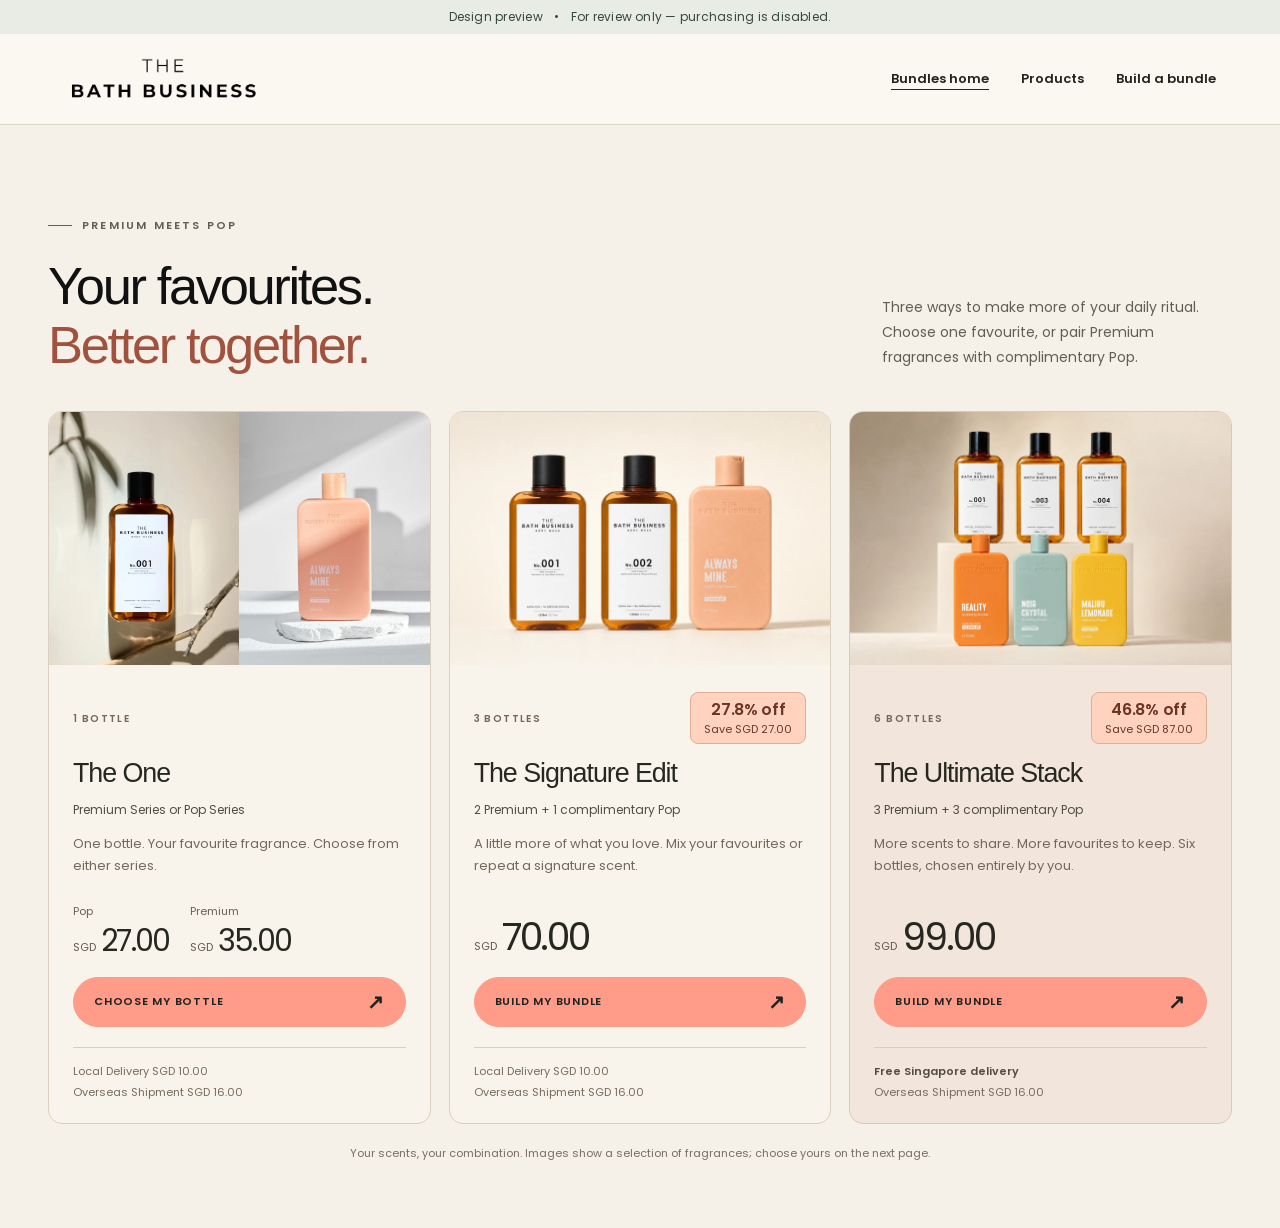
==== commit b5dc74f3: "Highlight bundle discounts and add smooth mobile card swiping" ====
--- a/index.html
+++ b/index.html
@@ -1,3 +1,3 @@
 <!DOCTYPE html>
 
-<html lang="en"><head><meta charset="utf-8"/><meta content="width=device-width,initial-scale=1" name="viewport"/><meta content="noindex,nofollow,noarchive" name="robots"/><meta content="no-referrer" name="referrer"/><meta content="default-src 'self'; img-src 'self' data:; style-src 'self' 'unsafe-inline'; script-src 'self'; font-src 'self' data:; connect-src 'none'; form-action 'none'; base-uri 'none'; object-src 'none'" http-equiv="Content-Security-Policy"/><title>Bundle homepage — The Bath Business design preview</title><link href="assets/809b7d1d090533.css" rel="stylesheet"/><link href="assets/2fee33ca6c2b8c.css" rel="stylesheet"/><link href="assets/0302ac45564b8c.css" rel="stylesheet"/><link href="assets/9b253723cb7213.css" rel="stylesheet"/><link href="assets/02fe07b99c082a.css" rel="stylesheet"/><link href="assets/28191c4f0ae7f6.css" rel="stylesheet"/><link href="assets/review.css" rel="stylesheet"/><link data-revision="20261112" href="assets/revision-20261112/home-bundles.css?v=60c8ac4ef3" rel="stylesheet"/></head><body class="wp-singular page-template-default page page-id-4299 wp-custom-logo wp-embed-responsive wp-theme-hello-elementor theme-hello-elementor home tbb-bundle-home tbb-preview-header woocommerce-no-js hello-elementor-default elementor-default elementor-kit-20 elementor-page elementor-page-4299 review-site"><a class="review-skip" href="#review-content">Skip to content</a><div class="review-ribbon">Design preview <span>•</span> For review only — purchasing is disabled.</div><header class="review-header"><a aria-label="The Bath Business home" class="review-brand" href="index.html"><img alt="The Bath Business" height="60" src="assets/logo.png" width="200"/></a><nav aria-label="Design preview pages"><a href="index.html">Bundles home</a><a href="products.html">Products</a><a href="bundles.html">Build a bundle</a></nav></header><div class="tbb15" id="review-content"><section aria-labelledby="bundle-feature-title" class="tbb-bundle-feature" id="shop"><div class="tbb15__wrap"><div class="tbb-bundle-feature__heading"><div><div class="tbb15__eyebrow">Premium meets Pop</div><h2 id="bundle-feature-title">Your favourites.<br/><strong>Better together.</strong></h2></div><p>Three ways to make more of your daily ritual. Choose one favourite, or pair Premium fragrances with complimentary Pop.</p></div><div class="tbb-bundle-feature__grid"><article class="tbb-bundle-card tbb-bundle-card--single"><a aria-label="Choose one Premium Series or Pop Series bottle" class="tbb-bundle-card__photos tbb-bundle-card__photos--single" href="bundles.html?bundle=single"><img alt="No. 001 Premium Series body wash" decoding="async" height="800" loading="lazy" src="assets/revision-20261112/38e4cbf27bb0.webp" width="600"/><img alt="Always Mine Pop Series body wash" decoding="async" height="800" loading="lazy" src="assets/revision-20261112/367723f8ea92.jpeg" width="600"/></a><div class="tbb-bundle-card__body"><p class="tbb-bundle-card__count">1 bottle</p><h3>The One</h3><p class="tbb-bundle-card__contents">Premium Series or Pop Series</p><p class="tbb-bundle-card__description">One bottle. Your favourite fragrance. Choose from either series.</p><div class="tbb-bundle-card__buy"><p class="tbb-bundle-card__price"><span>From</span><span>SGD</span>27.00</p><p class="tbb-bundle-card__price-note">Pop SGD 27.00 · Premium SGD 35.00</p><a class="tbb-bundle-card__cta" href="bundles.html?bundle=single">Choose my bottle<span aria-hidden="true">↗</span></a></div><p class="tbb-bundle-card__delivery"><span>Local Delivery SGD 10.00</span><span>Overseas Shipment SGD 16.00</span></p></div></article><article class="tbb-bundle-card"><a aria-label="Choose the SGD 70.00 The Signature Edit" class="tbb-bundle-card__photos tbb-bundle-card__photos--studio" href="bundles.html?bundle=essential"><img alt="Three Bath Business bottles: No. 001, No. 002 and Always Mine" decoding="async" height="1024" loading="lazy" src="assets/revision-20261112/a3d5aa6703a5.webp" width="1536"/></a><div class="tbb-bundle-card__body"><p class="tbb-bundle-card__count">3 bottles</p><h3>The Signature Edit</h3><p class="tbb-bundle-card__contents">2 Premium + 1 complimentary Pop</p><p class="tbb-bundle-card__description">A little more of what you love. Mix your favourites or repeat a signature scent.</p><div class="tbb-bundle-card__buy"><p class="tbb-bundle-card__price"><span>SGD</span>70.00</p><p class="tbb-bundle-card__saving"><strong>Save SGD 27.00</strong><span>27.8% off</span></p><a class="tbb-bundle-card__cta" href="bundles.html?bundle=essential">Build my bundle<span aria-hidden="true">↗</span></a></div><p class="tbb-bundle-card__delivery"><span>Local Delivery SGD 10.00</span><span>Overseas Shipment SGD 16.00</span></p></div></article><article class="tbb-bundle-card tbb-bundle-card--stockup"><a aria-label="Choose the SGD 99.00 The Ultimate Stack" class="tbb-bundle-card__photos tbb-bundle-card__photos--studio" href="bundles.html?bundle=stockup"><img alt="Six Bath Business bottles: No. 001, No. 003, No. 004, Reality, Noir Crystal and Malibu Lemonade" decoding="async" height="1024" loading="lazy" src="assets/revision-20261112/3356478d64c6.webp" width="1536"/></a><div class="tbb-bundle-card__body"><p class="tbb-bundle-card__count">6 bottles</p><h3>The Ultimate Stack</h3><p class="tbb-bundle-card__contents">3 Premium + 3 complimentary Pop</p><p class="tbb-bundle-card__description">More scents to share. More favourites to keep. Six bottles, chosen entirely by you.</p><div class="tbb-bundle-card__buy"><p class="tbb-bundle-card__price"><span>SGD</span>99.00</p><p class="tbb-bundle-card__saving"><strong>Save SGD 87.00</strong><span>46.8% off</span></p><a class="tbb-bundle-card__cta" href="bundles.html?bundle=stockup">Build my bundle<span aria-hidden="true">↗</span></a></div><p class="tbb-bundle-card__delivery"><span><strong>Free Singapore delivery</strong></span><span>Overseas Shipment SGD 16.00</span></p></div></article></div><p class="tbb-bundle-feature__foot">Your scents, your combination. Images show a selection of fragrances; choose yours on the next page.</p></div></section></div><script defer="" src="assets/review.js"></script></body></html>
+<html lang="en"><head><meta charset="utf-8"/><meta content="width=device-width,initial-scale=1" name="viewport"/><meta content="noindex,nofollow,noarchive" name="robots"/><meta content="no-referrer" name="referrer"/><meta content="default-src 'self'; img-src 'self' data:; style-src 'self' 'unsafe-inline'; script-src 'self'; font-src 'self' data:; connect-src 'none'; form-action 'none'; base-uri 'none'; object-src 'none'" http-equiv="Content-Security-Policy"/><title>Bundle homepage — The Bath Business design preview</title><link href="assets/809b7d1d090533.css" rel="stylesheet"/><link href="assets/2fee33ca6c2b8c.css" rel="stylesheet"/><link href="assets/0302ac45564b8c.css" rel="stylesheet"/><link href="assets/9b253723cb7213.css" rel="stylesheet"/><link href="assets/02fe07b99c082a.css" rel="stylesheet"/><link href="assets/28191c4f0ae7f6.css" rel="stylesheet"/><link href="assets/review.css" rel="stylesheet"/><link data-revision="20261112" href="assets/revision-20261112/home-bundles.css?v=01d0befb5b" rel="stylesheet"/></head><body class="wp-singular page-template-default page page-id-4299 wp-custom-logo wp-embed-responsive wp-theme-hello-elementor theme-hello-elementor home tbb-bundle-home tbb-preview-header woocommerce-no-js hello-elementor-default elementor-default elementor-kit-20 elementor-page elementor-page-4299 review-site"><a class="review-skip" href="#review-content">Skip to content</a><div class="review-ribbon">Design preview <span>•</span> For review only — purchasing is disabled.</div><header class="review-header"><a aria-label="The Bath Business home" class="review-brand" href="index.html"><img alt="The Bath Business" height="60" src="assets/logo.png" width="200"/></a><nav aria-label="Design preview pages"><a href="index.html">Bundles home</a><a href="products.html">Products</a><a href="bundles.html">Build a bundle</a></nav></header><div class="tbb15" id="review-content"><section aria-labelledby="bundle-feature-title" class="tbb-bundle-feature" id="shop"><div class="tbb15__wrap"><div class="tbb-bundle-feature__heading"><div><div class="tbb15__eyebrow">Premium meets Pop</div><h2 id="bundle-feature-title">Your favourites.<br/><strong>Better together.</strong></h2></div><p>Three ways to make more of your daily ritual. Choose one favourite, or pair Premium fragrances with complimentary Pop.</p></div><p class="tbb-bundle-feature__swipe">Swipe to explore all three options →</p><div aria-label="Choose a single bottle or bundle" class="tbb-bundle-feature__grid" role="region" tabindex="0"><article class="tbb-bundle-card tbb-bundle-card--single"><a aria-label="Choose one Premium Series or Pop Series bottle" class="tbb-bundle-card__photos tbb-bundle-card__photos--single" href="bundles.html?bundle=single"><img alt="No. 001 Premium Series body wash" decoding="async" height="800" loading="lazy" src="assets/revision-20261112/38e4cbf27bb0.webp" width="600"/><img alt="Always Mine Pop Series body wash" decoding="async" height="800" loading="lazy" src="assets/revision-20261112/367723f8ea92.jpeg" width="600"/></a><div class="tbb-bundle-card__body"><div class="tbb-bundle-card__meta"><p class="tbb-bundle-card__count">1 bottle</p></div><h3>The One</h3><p class="tbb-bundle-card__contents">Premium Series or Pop Series</p><p class="tbb-bundle-card__description">One bottle. Your favourite fragrance. Choose from either series.</p><div class="tbb-bundle-card__buy"><div class="tbb-bundle-card__pricing"><div><span class="tbb-bundle-card__series-price">Pop</span><p class="tbb-bundle-card__price"><span>SGD</span>27.00</p></div><div><span class="tbb-bundle-card__series-price">Premium</span><p class="tbb-bundle-card__price"><span>SGD</span>35.00</p></div></div><a class="tbb-bundle-card__cta" href="bundles.html?bundle=single">Choose my bottle<span aria-hidden="true">↗</span></a></div><p class="tbb-bundle-card__delivery"><span>Local Delivery SGD 10.00</span><span>Overseas Shipment SGD 16.00</span></p></div></article><article class="tbb-bundle-card"><a aria-label="Choose the SGD 70.00 The Signature Edit" class="tbb-bundle-card__photos tbb-bundle-card__photos--studio" href="bundles.html?bundle=essential"><img alt="Three Bath Business bottles: No. 001, No. 002 and Always Mine" decoding="async" height="1024" loading="lazy" src="assets/revision-20261112/a3d5aa6703a5.webp" width="1536"/></a><div class="tbb-bundle-card__body"><div class="tbb-bundle-card__meta"><p class="tbb-bundle-card__count">3 bottles</p><p class="tbb-bundle-card__discount"><strong>Save SGD 27.00</strong><span>27.8% off</span></p></div><h3>The Signature Edit</h3><p class="tbb-bundle-card__contents">2 Premium + 1 complimentary Pop</p><p class="tbb-bundle-card__description">A little more of what you love. Mix your favourites or repeat a signature scent.</p><div class="tbb-bundle-card__buy"><div class="tbb-bundle-card__pricing"><p class="tbb-bundle-card__price"><span>SGD</span>70.00</p></div><a class="tbb-bundle-card__cta" href="bundles.html?bundle=essential">Build my bundle<span aria-hidden="true">↗</span></a></div><p class="tbb-bundle-card__delivery"><span>Local Delivery SGD 10.00</span><span>Overseas Shipment SGD 16.00</span></p></div></article><article class="tbb-bundle-card tbb-bundle-card--stockup"><a aria-label="Choose the SGD 99.00 The Ultimate Stack" class="tbb-bundle-card__photos tbb-bundle-card__photos--studio" href="bundles.html?bundle=stockup"><img alt="Six Bath Business bottles: No. 001, No. 003, No. 004, Reality, Noir Crystal and Malibu Lemonade" decoding="async" height="1024" loading="lazy" src="assets/revision-20261112/3356478d64c6.webp" width="1536"/></a><div class="tbb-bundle-card__body"><div class="tbb-bundle-card__meta"><p class="tbb-bundle-card__count">6 bottles</p><p class="tbb-bundle-card__discount"><strong>Save SGD 87.00</strong><span>46.8% off</span></p></div><h3>The Ultimate Stack</h3><p class="tbb-bundle-card__contents">3 Premium + 3 complimentary Pop</p><p class="tbb-bundle-card__description">More scents to share. More favourites to keep. Six bottles, chosen entirely by you.</p><div class="tbb-bundle-card__buy"><div class="tbb-bundle-card__pricing"><p class="tbb-bundle-card__price"><span>SGD</span>99.00</p></div><a class="tbb-bundle-card__cta" href="bundles.html?bundle=stockup">Build my bundle<span aria-hidden="true">↗</span></a></div><p class="tbb-bundle-card__delivery"><span><strong>Free Singapore delivery</strong></span><span>Overseas Shipment SGD 16.00</span></p></div></article></div><p class="tbb-bundle-feature__foot">Your scents, your combination. Images show a selection of fragrances; choose yours on the next page.</p></div></section></div><script defer="" src="assets/review.js"></script></body></html>
--- a/assets/revision-20261112/home-bundles.css
+++ b/assets/revision-20261112/home-bundles.css
@@ -4,7 +4,7 @@
 .tbb15 .tbb-bundle-feature__heading h2{font-size:clamp(36px,4.1vw,58px);line-height:1.12;letter-spacing:-.045em;font-weight:400;margin:20px 0 0;text-transform:none}
 .tbb15 .tbb-bundle-feature__heading h2 strong{font-weight:500;color:#a0523e}
 .tbb15 .tbb-bundle-feature__heading>p{max-width:350px;font-size:14px;line-height:1.8;color:#625e56;margin:0 0 4px}
-.tbb-bundle-feature__grid{display:grid;grid-template-columns:repeat(3,minmax(0,1fr));gap:24px;align-items:stretch}
+.tbb-bundle-feature__grid{display:grid;grid-template-columns:repeat(3,minmax(0,1fr));gap:18px;align-items:stretch}
 .tbb-bundle-card{min-width:0;display:flex;flex-direction:column;overflow:hidden;border:1px solid #d9d0c1;border-radius:14px;background:#f8f4eb}
 .tbb-bundle-card--stockup{background:#f2e5dc;border-color:#dbc8bb}
 .tbb15 .tbb-bundle-card__photos{display:block;flex:none;width:100%;height:auto;aspect-ratio:3/2;overflow:hidden;background:#f5f3ee}
@@ -19,9 +19,15 @@
 .tbb-bundle-card__buy{display:flex;flex-direction:column;align-items:stretch;justify-content:normal;gap:0;margin-top:auto}
 .tbb15 .tbb-bundle-card__price{margin:0;font-size:38px;font-weight:500;letter-spacing:-.055em;line-height:1.15;white-space:nowrap;color:#262820}
 .tbb15 .tbb-bundle-card__price>span{font-size:11px;letter-spacing:0;font-weight:400;margin-right:5px;color:#62594e}
-.tbb15 .tbb-bundle-card__price-note,.tbb15 .tbb-bundle-card__saving{display:flex;align-items:center;flex-wrap:wrap;gap:5px 10px;min-height:22px;margin:8px 0 18px;padding:0;border:0;border-radius:0;background:none;font-size:11px;line-height:1.6;color:#6a6055}
-.tbb15 .tbb-bundle-card__saving strong{font-size:12px;font-weight:600;color:#8f4b38;white-space:nowrap}
-.tbb15 .tbb-bundle-card__saving>span{padding-left:10px;border-left:1px solid #c9b9a9;white-space:nowrap}
+.tbb-bundle-card__meta{display:flex;align-items:center;justify-content:space-between;gap:12px;min-height:54px;margin-bottom:12px}
+.tbb15 .tbb-bundle-card__meta .tbb-bundle-card__count{margin:0}
+.tbb15 .tbb-bundle-card__discount{display:flex;flex-direction:column-reverse;align-items:center;gap:1px;margin:0;padding:7px 13px;border:1px solid #e0ac95;border-radius:8px;background:#ffd3bd;color:#6d3524;line-height:1.3;white-space:nowrap}
+.tbb15 .tbb-bundle-card__discount>span{font-size:16px;font-weight:700;letter-spacing:-.02em}
+.tbb15 .tbb-bundle-card__discount strong{font-size:11px;font-weight:500}
+.tbb-bundle-card__pricing{display:flex;align-items:flex-end;gap:20px;min-height:58px;margin-bottom:18px}
+.tbb15 .tbb-bundle-card__series-price{display:block;margin-bottom:5px;color:#6a6055;font-size:11px;line-height:1.5}
+.tbb15 .tbb-bundle-card--single .tbb-bundle-card__price{font-size:30px}
+.tbb15 .tbb-bundle-feature__swipe{display:none}
 .tbb15 .tbb-bundle-card a.tbb-bundle-card__cta{display:flex;justify-content:space-between;align-items:center;gap:12px;width:100%;min-height:50px;padding:14px 20px;border-radius:999px;border:1px solid #ff9b89;background:#ff9b89!important;background-image:none!important;color:#20231e!important;font-size:11px;font-weight:600;letter-spacing:.07em;text-transform:uppercase;line-height:1.4;transition:background .2s, border-color .2s}
 .tbb15 .tbb-bundle-card a.tbb-bundle-card__cta span{font-size:20px;line-height:1}
 .tbb15 .tbb-bundle-card__delivery{display:flex;flex-direction:column;gap:3px;margin:20px 0 0;padding-top:15px;border-top:1px solid #d7cdc0;font-size:11px;line-height:1.6;color:#776a5d}
@@ -39,15 +45,22 @@
  .tbb15 .tbb-bundle-card__description{margin-bottom:20px}
 }
 @media(max-width:900px){.tbb15 .tbb-bundle-feature{padding:64px 0 52px}.tbb-bundle-feature__heading{gap:28px;align-items:flex-start}.tbb15 .tbb-bundle-feature__heading>p{max-width:270px}.tbb-bundle-card__body{padding:24px 20px}}
-/* Phone: single-column cards with the same content order and compact controls. */
+/* Phone: native horizontal swipe with snapping and a visible next-card edge. */
 @media(max-width:620px){
  .tbb15 .tbb-bundle-feature{padding:48px 0 36px}
  .tbb-bundle-feature__heading{display:block;margin-bottom:28px}
  .tbb15 .tbb-bundle-feature__heading h2{font-size:38px}
  .tbb15 .tbb-bundle-feature__heading>p{margin:18px 0 0;max-width:360px;font-size:13px}
- .tbb-bundle-feature__grid{grid-template-columns:minmax(0,1fr);gap:24px}
+ .tbb-bundle-feature__grid{grid-template-columns:none;grid-auto-flow:column;grid-auto-columns:calc(100% - 28px);gap:14px;overflow-x:auto;overflow-y:hidden;scroll-snap-type:x mandatory;scroll-behavior:smooth;overscroll-behavior-x:contain;-webkit-overflow-scrolling:touch;padding-bottom:14px;scrollbar-width:thin;scrollbar-color:#b69c88 #e8e0d3}
+ .tbb-bundle-card{scroll-snap-align:start;scroll-snap-stop:normal}
+ .tbb15 .tbb-bundle-feature__swipe{display:block;margin:0 0 12px;color:#75685b;font-size:11px;letter-spacing:.01em}
+ .tbb-bundle-card__pricing{gap:12px}
+ .tbb15 .tbb-bundle-card--single .tbb-bundle-card__price{font-size:27px}
+ .tbb15 .tbb-bundle-feature__grid:focus-visible{outline:2px solid #8f4b38;outline-offset:4px}
  .tbb15 .tbb-bundle-card h3{font-size:27px}
  .tbb15 .tbb-bundle-card__price{font-size:36px}
  .tbb15 .tbb-bundle-feature__foot{text-align:left}
 }
 @media(prefers-reduced-motion:reduce){.tbb15 .tbb-bundle-card__photos img,.tbb15 .tbb-bundle-card a.tbb-bundle-card__cta{transition:none}}
+
+@media(prefers-reduced-motion:reduce){.tbb-bundle-feature__grid{scroll-behavior:auto}}
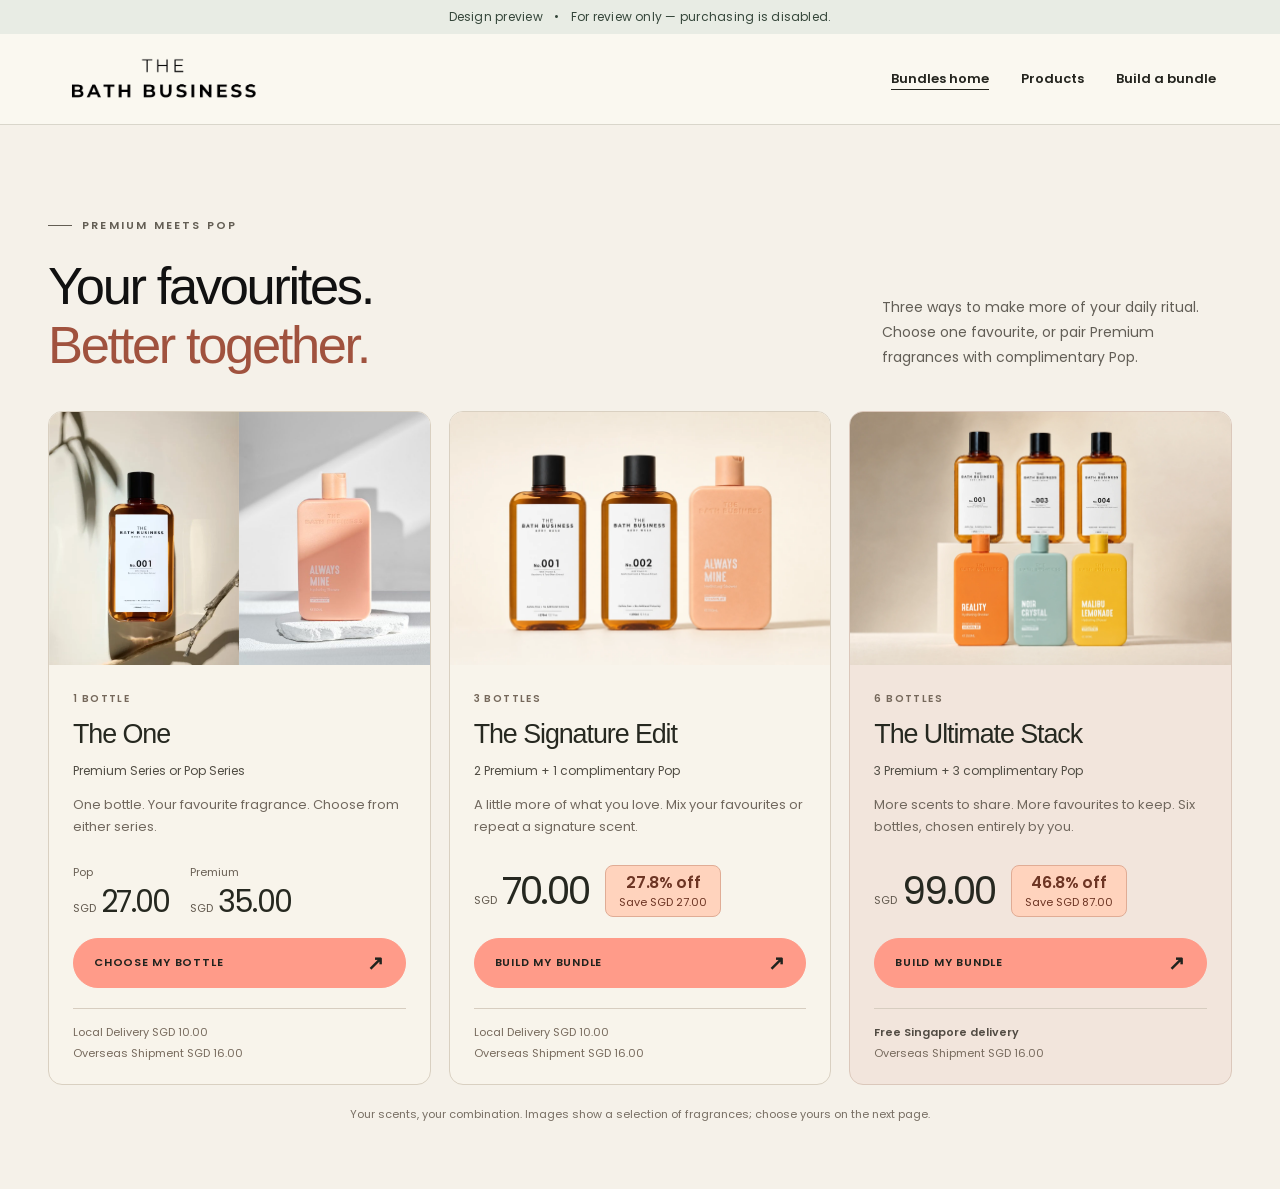
==== commit d4f35638: "Place discount badges beside bundle prices" ====
--- a/index.html
+++ b/index.html
@@ -1,3 +1,3 @@
 <!DOCTYPE html>
 
-<html lang="en"><head><meta charset="utf-8"/><meta content="width=device-width,initial-scale=1" name="viewport"/><meta content="noindex,nofollow,noarchive" name="robots"/><meta content="no-referrer" name="referrer"/><meta content="default-src 'self'; img-src 'self' data:; style-src 'self' 'unsafe-inline'; script-src 'self'; font-src 'self' data:; connect-src 'none'; form-action 'none'; base-uri 'none'; object-src 'none'" http-equiv="Content-Security-Policy"/><title>Bundle homepage — The Bath Business design preview</title><link href="assets/809b7d1d090533.css" rel="stylesheet"/><link href="assets/2fee33ca6c2b8c.css" rel="stylesheet"/><link href="assets/0302ac45564b8c.css" rel="stylesheet"/><link href="assets/9b253723cb7213.css" rel="stylesheet"/><link href="assets/02fe07b99c082a.css" rel="stylesheet"/><link href="assets/28191c4f0ae7f6.css" rel="stylesheet"/><link href="assets/review.css" rel="stylesheet"/><link data-revision="20261112" href="assets/revision-20261112/home-bundles.css?v=01d0befb5b" rel="stylesheet"/></head><body class="wp-singular page-template-default page page-id-4299 wp-custom-logo wp-embed-responsive wp-theme-hello-elementor theme-hello-elementor home tbb-bundle-home tbb-preview-header woocommerce-no-js hello-elementor-default elementor-default elementor-kit-20 elementor-page elementor-page-4299 review-site"><a class="review-skip" href="#review-content">Skip to content</a><div class="review-ribbon">Design preview <span>•</span> For review only — purchasing is disabled.</div><header class="review-header"><a aria-label="The Bath Business home" class="review-brand" href="index.html"><img alt="The Bath Business" height="60" src="assets/logo.png" width="200"/></a><nav aria-label="Design preview pages"><a href="index.html">Bundles home</a><a href="products.html">Products</a><a href="bundles.html">Build a bundle</a></nav></header><div class="tbb15" id="review-content"><section aria-labelledby="bundle-feature-title" class="tbb-bundle-feature" id="shop"><div class="tbb15__wrap"><div class="tbb-bundle-feature__heading"><div><div class="tbb15__eyebrow">Premium meets Pop</div><h2 id="bundle-feature-title">Your favourites.<br/><strong>Better together.</strong></h2></div><p>Three ways to make more of your daily ritual. Choose one favourite, or pair Premium fragrances with complimentary Pop.</p></div><p class="tbb-bundle-feature__swipe">Swipe to explore all three options →</p><div aria-label="Choose a single bottle or bundle" class="tbb-bundle-feature__grid" role="region" tabindex="0"><article class="tbb-bundle-card tbb-bundle-card--single"><a aria-label="Choose one Premium Series or Pop Series bottle" class="tbb-bundle-card__photos tbb-bundle-card__photos--single" href="bundles.html?bundle=single"><img alt="No. 001 Premium Series body wash" decoding="async" height="800" loading="lazy" src="assets/revision-20261112/38e4cbf27bb0.webp" width="600"/><img alt="Always Mine Pop Series body wash" decoding="async" height="800" loading="lazy" src="assets/revision-20261112/367723f8ea92.jpeg" width="600"/></a><div class="tbb-bundle-card__body"><div class="tbb-bundle-card__meta"><p class="tbb-bundle-card__count">1 bottle</p></div><h3>The One</h3><p class="tbb-bundle-card__contents">Premium Series or Pop Series</p><p class="tbb-bundle-card__description">One bottle. Your favourite fragrance. Choose from either series.</p><div class="tbb-bundle-card__buy"><div class="tbb-bundle-card__pricing"><div><span class="tbb-bundle-card__series-price">Pop</span><p class="tbb-bundle-card__price"><span>SGD</span>27.00</p></div><div><span class="tbb-bundle-card__series-price">Premium</span><p class="tbb-bundle-card__price"><span>SGD</span>35.00</p></div></div><a class="tbb-bundle-card__cta" href="bundles.html?bundle=single">Choose my bottle<span aria-hidden="true">↗</span></a></div><p class="tbb-bundle-card__delivery"><span>Local Delivery SGD 10.00</span><span>Overseas Shipment SGD 16.00</span></p></div></article><article class="tbb-bundle-card"><a aria-label="Choose the SGD 70.00 The Signature Edit" class="tbb-bundle-card__photos tbb-bundle-card__photos--studio" href="bundles.html?bundle=essential"><img alt="Three Bath Business bottles: No. 001, No. 002 and Always Mine" decoding="async" height="1024" loading="lazy" src="assets/revision-20261112/a3d5aa6703a5.webp" width="1536"/></a><div class="tbb-bundle-card__body"><div class="tbb-bundle-card__meta"><p class="tbb-bundle-card__count">3 bottles</p><p class="tbb-bundle-card__discount"><strong>Save SGD 27.00</strong><span>27.8% off</span></p></div><h3>The Signature Edit</h3><p class="tbb-bundle-card__contents">2 Premium + 1 complimentary Pop</p><p class="tbb-bundle-card__description">A little more of what you love. Mix your favourites or repeat a signature scent.</p><div class="tbb-bundle-card__buy"><div class="tbb-bundle-card__pricing"><p class="tbb-bundle-card__price"><span>SGD</span>70.00</p></div><a class="tbb-bundle-card__cta" href="bundles.html?bundle=essential">Build my bundle<span aria-hidden="true">↗</span></a></div><p class="tbb-bundle-card__delivery"><span>Local Delivery SGD 10.00</span><span>Overseas Shipment SGD 16.00</span></p></div></article><article class="tbb-bundle-card tbb-bundle-card--stockup"><a aria-label="Choose the SGD 99.00 The Ultimate Stack" class="tbb-bundle-card__photos tbb-bundle-card__photos--studio" href="bundles.html?bundle=stockup"><img alt="Six Bath Business bottles: No. 001, No. 003, No. 004, Reality, Noir Crystal and Malibu Lemonade" decoding="async" height="1024" loading="lazy" src="assets/revision-20261112/3356478d64c6.webp" width="1536"/></a><div class="tbb-bundle-card__body"><div class="tbb-bundle-card__meta"><p class="tbb-bundle-card__count">6 bottles</p><p class="tbb-bundle-card__discount"><strong>Save SGD 87.00</strong><span>46.8% off</span></p></div><h3>The Ultimate Stack</h3><p class="tbb-bundle-card__contents">3 Premium + 3 complimentary Pop</p><p class="tbb-bundle-card__description">More scents to share. More favourites to keep. Six bottles, chosen entirely by you.</p><div class="tbb-bundle-card__buy"><div class="tbb-bundle-card__pricing"><p class="tbb-bundle-card__price"><span>SGD</span>99.00</p></div><a class="tbb-bundle-card__cta" href="bundles.html?bundle=stockup">Build my bundle<span aria-hidden="true">↗</span></a></div><p class="tbb-bundle-card__delivery"><span><strong>Free Singapore delivery</strong></span><span>Overseas Shipment SGD 16.00</span></p></div></article></div><p class="tbb-bundle-feature__foot">Your scents, your combination. Images show a selection of fragrances; choose yours on the next page.</p></div></section></div><script defer="" src="assets/review.js"></script></body></html>
+<html lang="en"><head><meta charset="utf-8"/><meta content="width=device-width,initial-scale=1" name="viewport"/><meta content="noindex,nofollow,noarchive" name="robots"/><meta content="no-referrer" name="referrer"/><meta content="default-src 'self'; img-src 'self' data:; style-src 'self' 'unsafe-inline'; script-src 'self'; font-src 'self' data:; connect-src 'none'; form-action 'none'; base-uri 'none'; object-src 'none'" http-equiv="Content-Security-Policy"/><title>Bundle homepage — The Bath Business design preview</title><link href="assets/809b7d1d090533.css" rel="stylesheet"/><link href="assets/2fee33ca6c2b8c.css" rel="stylesheet"/><link href="assets/0302ac45564b8c.css" rel="stylesheet"/><link href="assets/9b253723cb7213.css" rel="stylesheet"/><link href="assets/02fe07b99c082a.css" rel="stylesheet"/><link href="assets/28191c4f0ae7f6.css" rel="stylesheet"/><link href="assets/review.css" rel="stylesheet"/><link data-revision="20261112" href="assets/revision-20261112/home-bundles.css?v=40fd3405a7" rel="stylesheet"/></head><body class="wp-singular page-template-default page page-id-4299 wp-custom-logo wp-embed-responsive wp-theme-hello-elementor theme-hello-elementor home tbb-bundle-home tbb-preview-header woocommerce-no-js hello-elementor-default elementor-default elementor-kit-20 elementor-page elementor-page-4299 review-site"><a class="review-skip" href="#review-content">Skip to content</a><div class="review-ribbon">Design preview <span>•</span> For review only — purchasing is disabled.</div><header class="review-header"><a aria-label="The Bath Business home" class="review-brand" href="index.html"><img alt="The Bath Business" height="60" src="assets/logo.png" width="200"/></a><nav aria-label="Design preview pages"><a href="index.html">Bundles home</a><a href="products.html">Products</a><a href="bundles.html">Build a bundle</a></nav></header><div class="tbb15" id="review-content"><section aria-labelledby="bundle-feature-title" class="tbb-bundle-feature" id="shop"><div class="tbb15__wrap"><div class="tbb-bundle-feature__heading"><div><div class="tbb15__eyebrow">Premium meets Pop</div><h2 id="bundle-feature-title">Your favourites.<br/><strong>Better together.</strong></h2></div><p>Three ways to make more of your daily ritual. Choose one favourite, or pair Premium fragrances with complimentary Pop.</p></div><p class="tbb-bundle-feature__swipe">Swipe to explore all three options →</p><div aria-label="Choose a single bottle or bundle" class="tbb-bundle-feature__grid" role="region" tabindex="0"><article class="tbb-bundle-card tbb-bundle-card--single"><a aria-label="Choose one Premium Series or Pop Series bottle" class="tbb-bundle-card__photos tbb-bundle-card__photos--single" href="bundles.html?bundle=single"><img alt="No. 001 Premium Series body wash" decoding="async" height="800" loading="lazy" src="assets/revision-20261112/38e4cbf27bb0.webp" width="600"/><img alt="Always Mine Pop Series body wash" decoding="async" height="800" loading="lazy" src="assets/revision-20261112/367723f8ea92.jpeg" width="600"/></a><div class="tbb-bundle-card__body"><div class="tbb-bundle-card__meta"><p class="tbb-bundle-card__count">1 bottle</p></div><h3>The One</h3><p class="tbb-bundle-card__contents">Premium Series or Pop Series</p><p class="tbb-bundle-card__description">One bottle. Your favourite fragrance. Choose from either series.</p><div class="tbb-bundle-card__buy"><div class="tbb-bundle-card__pricing"><div><span class="tbb-bundle-card__series-price">Pop</span><p class="tbb-bundle-card__price"><span>SGD</span>27.00</p></div><div><span class="tbb-bundle-card__series-price">Premium</span><p class="tbb-bundle-card__price"><span>SGD</span>35.00</p></div></div><a class="tbb-bundle-card__cta" href="bundles.html?bundle=single">Choose my bottle<span aria-hidden="true">↗</span></a></div><p class="tbb-bundle-card__delivery"><span>Local Delivery SGD 10.00</span><span>Overseas Shipment SGD 16.00</span></p></div></article><article class="tbb-bundle-card"><a aria-label="Choose the SGD 70.00 The Signature Edit" class="tbb-bundle-card__photos tbb-bundle-card__photos--studio" href="bundles.html?bundle=essential"><img alt="Three Bath Business bottles: No. 001, No. 002 and Always Mine" decoding="async" height="1024" loading="lazy" src="assets/revision-20261112/a3d5aa6703a5.webp" width="1536"/></a><div class="tbb-bundle-card__body"><div class="tbb-bundle-card__meta"><p class="tbb-bundle-card__count">3 bottles</p></div><h3>The Signature Edit</h3><p class="tbb-bundle-card__contents">2 Premium + 1 complimentary Pop</p><p class="tbb-bundle-card__description">A little more of what you love. Mix your favourites or repeat a signature scent.</p><div class="tbb-bundle-card__buy"><div class="tbb-bundle-card__pricing"><p class="tbb-bundle-card__price"><span>SGD</span>70.00</p><p class="tbb-bundle-card__discount"><strong>Save SGD 27.00</strong><span>27.8% off</span></p></div><a class="tbb-bundle-card__cta" href="bundles.html?bundle=essential">Build my bundle<span aria-hidden="true">↗</span></a></div><p class="tbb-bundle-card__delivery"><span>Local Delivery SGD 10.00</span><span>Overseas Shipment SGD 16.00</span></p></div></article><article class="tbb-bundle-card tbb-bundle-card--stockup"><a aria-label="Choose the SGD 99.00 The Ultimate Stack" class="tbb-bundle-card__photos tbb-bundle-card__photos--studio" href="bundles.html?bundle=stockup"><img alt="Six Bath Business bottles: No. 001, No. 003, No. 004, Reality, Noir Crystal and Malibu Lemonade" decoding="async" height="1024" loading="lazy" src="assets/revision-20261112/3356478d64c6.webp" width="1536"/></a><div class="tbb-bundle-card__body"><div class="tbb-bundle-card__meta"><p class="tbb-bundle-card__count">6 bottles</p></div><h3>The Ultimate Stack</h3><p class="tbb-bundle-card__contents">3 Premium + 3 complimentary Pop</p><p class="tbb-bundle-card__description">More scents to share. More favourites to keep. Six bottles, chosen entirely by you.</p><div class="tbb-bundle-card__buy"><div class="tbb-bundle-card__pricing"><p class="tbb-bundle-card__price"><span>SGD</span>99.00</p><p class="tbb-bundle-card__discount"><strong>Save SGD 87.00</strong><span>46.8% off</span></p></div><a class="tbb-bundle-card__cta" href="bundles.html?bundle=stockup">Build my bundle<span aria-hidden="true">↗</span></a></div><p class="tbb-bundle-card__delivery"><span><strong>Free Singapore delivery</strong></span><span>Overseas Shipment SGD 16.00</span></p></div></article></div><p class="tbb-bundle-feature__foot">Your scents, your combination. Images show a selection of fragrances; choose yours on the next page.</p></div></section></div><script defer="" src="assets/review.js"></script></body></html>
--- a/assets/revision-20261112/home-bundles.css
+++ b/assets/revision-20261112/home-bundles.css
@@ -19,12 +19,14 @@
 .tbb-bundle-card__buy{display:flex;flex-direction:column;align-items:stretch;justify-content:normal;gap:0;margin-top:auto}
 .tbb15 .tbb-bundle-card__price{margin:0;font-size:38px;font-weight:500;letter-spacing:-.055em;line-height:1.15;white-space:nowrap;color:#262820}
 .tbb15 .tbb-bundle-card__price>span{font-size:11px;letter-spacing:0;font-weight:400;margin-right:5px;color:#62594e}
-.tbb-bundle-card__meta{display:flex;align-items:center;justify-content:space-between;gap:12px;min-height:54px;margin-bottom:12px}
+.tbb-bundle-card__meta{display:flex;align-items:center;justify-content:space-between;gap:12px;min-height:15px;margin-bottom:12px}
 .tbb15 .tbb-bundle-card__meta .tbb-bundle-card__count{margin:0}
 .tbb15 .tbb-bundle-card__discount{display:flex;flex-direction:column-reverse;align-items:center;gap:1px;margin:0;padding:7px 13px;border:1px solid #e0ac95;border-radius:8px;background:#ffd3bd;color:#6d3524;line-height:1.3;white-space:nowrap}
 .tbb15 .tbb-bundle-card__discount>span{font-size:16px;font-weight:700;letter-spacing:-.02em}
 .tbb15 .tbb-bundle-card__discount strong{font-size:11px;font-weight:500}
 .tbb-bundle-card__pricing{display:flex;align-items:flex-end;gap:20px;min-height:58px;margin-bottom:18px}
+.tbb-bundle-card:not(.tbb-bundle-card--single) .tbb-bundle-card__pricing{align-items:center;gap:16px}
+.tbb15 .tbb-bundle-card__discount{flex-shrink:0}
 .tbb15 .tbb-bundle-card__series-price{display:block;margin-bottom:5px;color:#6a6055;font-size:11px;line-height:1.5}
 .tbb15 .tbb-bundle-card--single .tbb-bundle-card__price{font-size:30px}
 .tbb15 .tbb-bundle-feature__swipe{display:none}
@@ -64,3 +66,6 @@
 @media(prefers-reduced-motion:reduce){.tbb15 .tbb-bundle-card__photos img,.tbb15 .tbb-bundle-card a.tbb-bundle-card__cta{transition:none}}
 
 @media(prefers-reduced-motion:reduce){.tbb-bundle-feature__grid{scroll-behavior:auto}}
+
+@media(max-width:620px){.tbb-bundle-card:not(.tbb-bundle-card--single) .tbb-bundle-card__pricing{gap:10px}.tbb15 .tbb-bundle-card__discount{padding:6px 8px}.tbb15 .tbb-bundle-card__discount>span{font-size:14px}.tbb15 .tbb-bundle-card__discount strong{font-size:10px}}
+@media(max-width:360px){.tbb15 .tbb-bundle-card:not(.tbb-bundle-card--single) .tbb-bundle-card__price{font-size:32px}}
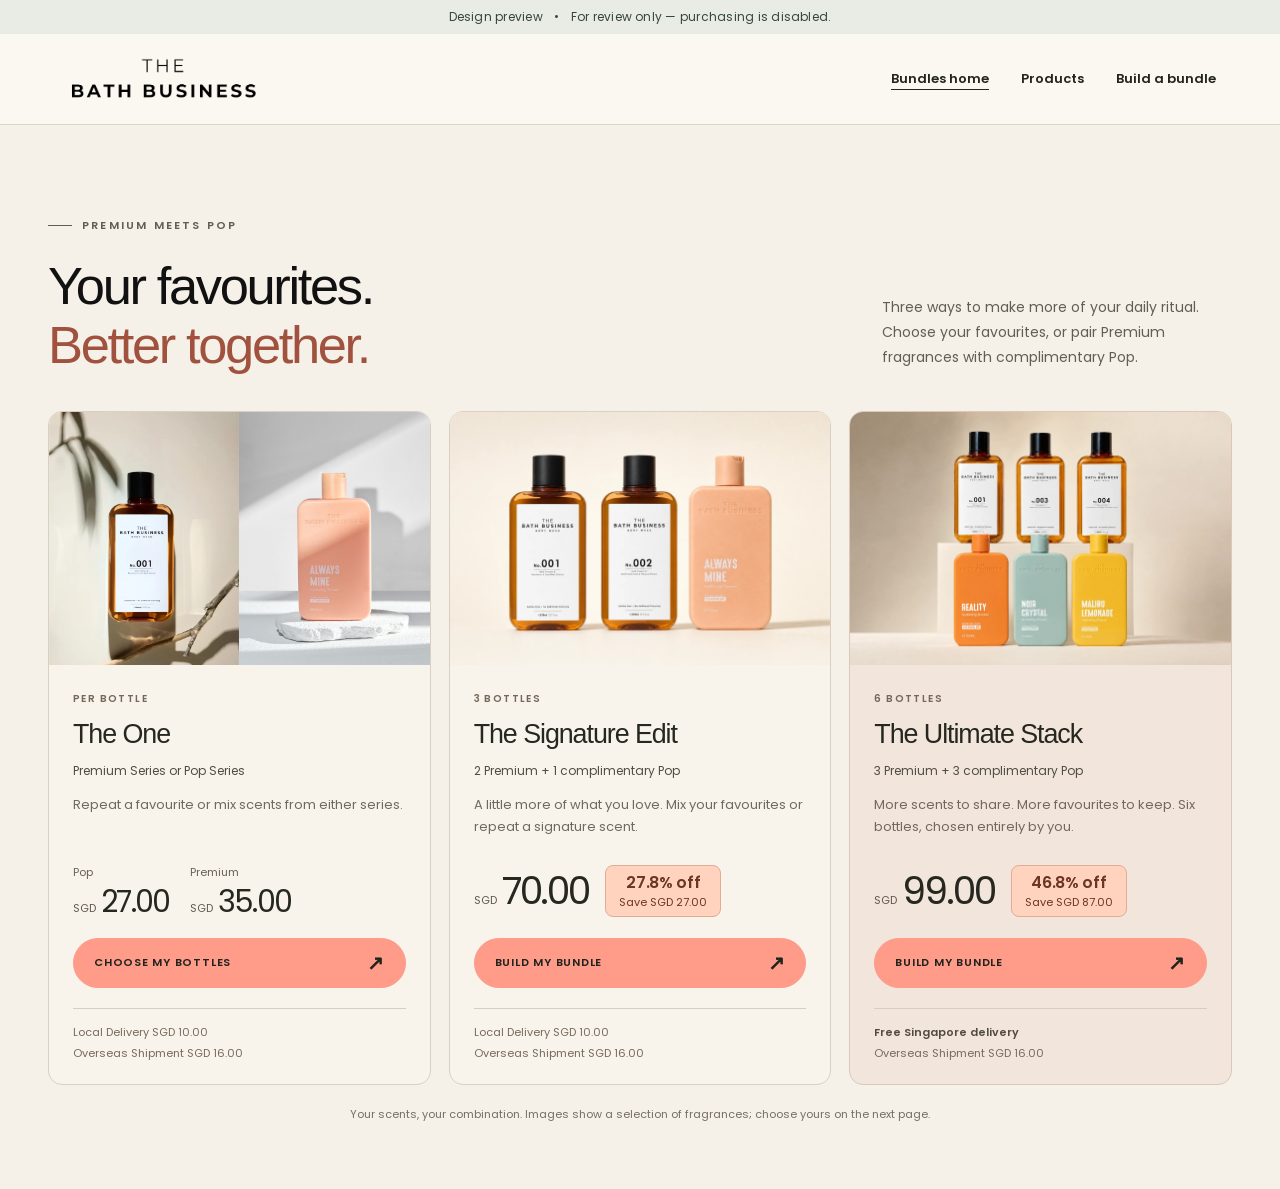
==== commit 17110515: "Allow multiple bottles in The One review and simplify offer prices" ====
--- a/index.html
+++ b/index.html
@@ -1,3 +1,3 @@
 <!DOCTYPE html>
 
-<html lang="en"><head><meta charset="utf-8"/><meta content="width=device-width,initial-scale=1" name="viewport"/><meta content="noindex,nofollow,noarchive" name="robots"/><meta content="no-referrer" name="referrer"/><meta content="default-src 'self'; img-src 'self' data:; style-src 'self' 'unsafe-inline'; script-src 'self'; font-src 'self' data:; connect-src 'none'; form-action 'none'; base-uri 'none'; object-src 'none'" http-equiv="Content-Security-Policy"/><title>Bundle homepage — The Bath Business design preview</title><link href="assets/809b7d1d090533.css" rel="stylesheet"/><link href="assets/2fee33ca6c2b8c.css" rel="stylesheet"/><link href="assets/0302ac45564b8c.css" rel="stylesheet"/><link href="assets/9b253723cb7213.css" rel="stylesheet"/><link href="assets/02fe07b99c082a.css" rel="stylesheet"/><link href="assets/28191c4f0ae7f6.css" rel="stylesheet"/><link href="assets/review.css" rel="stylesheet"/><link data-revision="20261112" href="assets/revision-20261112/home-bundles.css?v=40fd3405a7" rel="stylesheet"/></head><body class="wp-singular page-template-default page page-id-4299 wp-custom-logo wp-embed-responsive wp-theme-hello-elementor theme-hello-elementor home tbb-bundle-home tbb-preview-header woocommerce-no-js hello-elementor-default elementor-default elementor-kit-20 elementor-page elementor-page-4299 review-site"><a class="review-skip" href="#review-content">Skip to content</a><div class="review-ribbon">Design preview <span>•</span> For review only — purchasing is disabled.</div><header class="review-header"><a aria-label="The Bath Business home" class="review-brand" href="index.html"><img alt="The Bath Business" height="60" src="assets/logo.png" width="200"/></a><nav aria-label="Design preview pages"><a href="index.html">Bundles home</a><a href="products.html">Products</a><a href="bundles.html">Build a bundle</a></nav></header><div class="tbb15" id="review-content"><section aria-labelledby="bundle-feature-title" class="tbb-bundle-feature" id="shop"><div class="tbb15__wrap"><div class="tbb-bundle-feature__heading"><div><div class="tbb15__eyebrow">Premium meets Pop</div><h2 id="bundle-feature-title">Your favourites.<br/><strong>Better together.</strong></h2></div><p>Three ways to make more of your daily ritual. Choose one favourite, or pair Premium fragrances with complimentary Pop.</p></div><p class="tbb-bundle-feature__swipe">Swipe to explore all three options →</p><div aria-label="Choose a single bottle or bundle" class="tbb-bundle-feature__grid" role="region" tabindex="0"><article class="tbb-bundle-card tbb-bundle-card--single"><a aria-label="Choose one Premium Series or Pop Series bottle" class="tbb-bundle-card__photos tbb-bundle-card__photos--single" href="bundles.html?bundle=single"><img alt="No. 001 Premium Series body wash" decoding="async" height="800" loading="lazy" src="assets/revision-20261112/38e4cbf27bb0.webp" width="600"/><img alt="Always Mine Pop Series body wash" decoding="async" height="800" loading="lazy" src="assets/revision-20261112/367723f8ea92.jpeg" width="600"/></a><div class="tbb-bundle-card__body"><div class="tbb-bundle-card__meta"><p class="tbb-bundle-card__count">1 bottle</p></div><h3>The One</h3><p class="tbb-bundle-card__contents">Premium Series or Pop Series</p><p class="tbb-bundle-card__description">One bottle. Your favourite fragrance. Choose from either series.</p><div class="tbb-bundle-card__buy"><div class="tbb-bundle-card__pricing"><div><span class="tbb-bundle-card__series-price">Pop</span><p class="tbb-bundle-card__price"><span>SGD</span>27.00</p></div><div><span class="tbb-bundle-card__series-price">Premium</span><p class="tbb-bundle-card__price"><span>SGD</span>35.00</p></div></div><a class="tbb-bundle-card__cta" href="bundles.html?bundle=single">Choose my bottle<span aria-hidden="true">↗</span></a></div><p class="tbb-bundle-card__delivery"><span>Local Delivery SGD 10.00</span><span>Overseas Shipment SGD 16.00</span></p></div></article><article class="tbb-bundle-card"><a aria-label="Choose the SGD 70.00 The Signature Edit" class="tbb-bundle-card__photos tbb-bundle-card__photos--studio" href="bundles.html?bundle=essential"><img alt="Three Bath Business bottles: No. 001, No. 002 and Always Mine" decoding="async" height="1024" loading="lazy" src="assets/revision-20261112/a3d5aa6703a5.webp" width="1536"/></a><div class="tbb-bundle-card__body"><div class="tbb-bundle-card__meta"><p class="tbb-bundle-card__count">3 bottles</p></div><h3>The Signature Edit</h3><p class="tbb-bundle-card__contents">2 Premium + 1 complimentary Pop</p><p class="tbb-bundle-card__description">A little more of what you love. Mix your favourites or repeat a signature scent.</p><div class="tbb-bundle-card__buy"><div class="tbb-bundle-card__pricing"><p class="tbb-bundle-card__price"><span>SGD</span>70.00</p><p class="tbb-bundle-card__discount"><strong>Save SGD 27.00</strong><span>27.8% off</span></p></div><a class="tbb-bundle-card__cta" href="bundles.html?bundle=essential">Build my bundle<span aria-hidden="true">↗</span></a></div><p class="tbb-bundle-card__delivery"><span>Local Delivery SGD 10.00</span><span>Overseas Shipment SGD 16.00</span></p></div></article><article class="tbb-bundle-card tbb-bundle-card--stockup"><a aria-label="Choose the SGD 99.00 The Ultimate Stack" class="tbb-bundle-card__photos tbb-bundle-card__photos--studio" href="bundles.html?bundle=stockup"><img alt="Six Bath Business bottles: No. 001, No. 003, No. 004, Reality, Noir Crystal and Malibu Lemonade" decoding="async" height="1024" loading="lazy" src="assets/revision-20261112/3356478d64c6.webp" width="1536"/></a><div class="tbb-bundle-card__body"><div class="tbb-bundle-card__meta"><p class="tbb-bundle-card__count">6 bottles</p></div><h3>The Ultimate Stack</h3><p class="tbb-bundle-card__contents">3 Premium + 3 complimentary Pop</p><p class="tbb-bundle-card__description">More scents to share. More favourites to keep. Six bottles, chosen entirely by you.</p><div class="tbb-bundle-card__buy"><div class="tbb-bundle-card__pricing"><p class="tbb-bundle-card__price"><span>SGD</span>99.00</p><p class="tbb-bundle-card__discount"><strong>Save SGD 87.00</strong><span>46.8% off</span></p></div><a class="tbb-bundle-card__cta" href="bundles.html?bundle=stockup">Build my bundle<span aria-hidden="true">↗</span></a></div><p class="tbb-bundle-card__delivery"><span><strong>Free Singapore delivery</strong></span><span>Overseas Shipment SGD 16.00</span></p></div></article></div><p class="tbb-bundle-feature__foot">Your scents, your combination. Images show a selection of fragrances; choose yours on the next page.</p></div></section></div><script defer="" src="assets/review.js"></script></body></html>
+<html lang="en"><head><meta charset="utf-8"/><meta content="width=device-width,initial-scale=1" name="viewport"/><meta content="noindex,nofollow,noarchive" name="robots"/><meta content="no-referrer" name="referrer"/><meta content="default-src 'self'; img-src 'self' data:; style-src 'self' 'unsafe-inline'; script-src 'self'; font-src 'self' data:; connect-src 'none'; form-action 'none'; base-uri 'none'; object-src 'none'" http-equiv="Content-Security-Policy"/><title>Bundle homepage — The Bath Business design preview</title><link href="assets/809b7d1d090533.css" rel="stylesheet"/><link href="assets/2fee33ca6c2b8c.css" rel="stylesheet"/><link href="assets/0302ac45564b8c.css" rel="stylesheet"/><link href="assets/9b253723cb7213.css" rel="stylesheet"/><link href="assets/02fe07b99c082a.css" rel="stylesheet"/><link href="assets/28191c4f0ae7f6.css" rel="stylesheet"/><link href="assets/review.css" rel="stylesheet"/><link data-revision="20261112" href="assets/revision-20261112/home-bundles.css?v=40fd3405a7" rel="stylesheet"/></head><body class="wp-singular page-template-default page page-id-4299 wp-custom-logo wp-embed-responsive wp-theme-hello-elementor theme-hello-elementor home tbb-bundle-home tbb-preview-header woocommerce-no-js hello-elementor-default elementor-default elementor-kit-20 elementor-page elementor-page-4299 review-site"><a class="review-skip" href="#review-content">Skip to content</a><div class="review-ribbon">Design preview <span>•</span> For review only — purchasing is disabled.</div><header class="review-header"><a aria-label="The Bath Business home" class="review-brand" href="index.html"><img alt="The Bath Business" height="60" src="assets/logo.png" width="200"/></a><nav aria-label="Design preview pages"><a href="index.html">Bundles home</a><a href="products.html">Products</a><a href="bundles.html">Build a bundle</a></nav></header><div class="tbb15" id="review-content"><section aria-labelledby="bundle-feature-title" class="tbb-bundle-feature" id="shop"><div class="tbb15__wrap"><div class="tbb-bundle-feature__heading"><div><div class="tbb15__eyebrow">Premium meets Pop</div><h2 id="bundle-feature-title">Your favourites.<br/><strong>Better together.</strong></h2></div><p>Three ways to make more of your daily ritual. Choose your favourites, or pair Premium fragrances with complimentary Pop.</p></div><p class="tbb-bundle-feature__swipe">Swipe to explore all three options →</p><div aria-label="Choose individual bottles or a bundle" class="tbb-bundle-feature__grid" role="region" tabindex="0"><article class="tbb-bundle-card tbb-bundle-card--single"><a aria-label="Choose individual Premium or Pop bottles" class="tbb-bundle-card__photos tbb-bundle-card__photos--single" href="bundles.html?bundle=single"><img alt="No. 001 Premium Series body wash" decoding="async" height="800" loading="lazy" src="assets/revision-20261112/38e4cbf27bb0.webp" width="600"/><img alt="Always Mine Pop Series body wash" decoding="async" height="800" loading="lazy" src="assets/revision-20261112/367723f8ea92.jpeg" width="600"/></a><div class="tbb-bundle-card__body"><div class="tbb-bundle-card__meta"><p class="tbb-bundle-card__count">Per bottle</p></div><h3>The One</h3><p class="tbb-bundle-card__contents">Premium Series or Pop Series</p><p class="tbb-bundle-card__description">Repeat a favourite or mix scents from either series.</p><div class="tbb-bundle-card__buy"><div class="tbb-bundle-card__pricing"><div><span class="tbb-bundle-card__series-price">Pop</span><p class="tbb-bundle-card__price"><span>SGD</span>27.00</p></div><div><span class="tbb-bundle-card__series-price">Premium</span><p class="tbb-bundle-card__price"><span>SGD</span>35.00</p></div></div><a class="tbb-bundle-card__cta" href="bundles.html?bundle=single">Choose my bottles<span aria-hidden="true">↗</span></a></div><p class="tbb-bundle-card__delivery"><span>Local Delivery SGD 10.00</span><span>Overseas Shipment SGD 16.00</span></p></div></article><article class="tbb-bundle-card"><a aria-label="Choose the SGD 70.00 The Signature Edit" class="tbb-bundle-card__photos tbb-bundle-card__photos--studio" href="bundles.html?bundle=essential"><img alt="Three Bath Business bottles: No. 001, No. 002 and Always Mine" decoding="async" height="1024" loading="lazy" src="assets/revision-20261112/a3d5aa6703a5.webp" width="1536"/></a><div class="tbb-bundle-card__body"><div class="tbb-bundle-card__meta"><p class="tbb-bundle-card__count">3 bottles</p></div><h3>The Signature Edit</h3><p class="tbb-bundle-card__contents">2 Premium + 1 complimentary Pop</p><p class="tbb-bundle-card__description">A little more of what you love. Mix your favourites or repeat a signature scent.</p><div class="tbb-bundle-card__buy"><div class="tbb-bundle-card__pricing"><p class="tbb-bundle-card__price"><span>SGD</span>70.00</p><p class="tbb-bundle-card__discount"><strong>Save SGD 27.00</strong><span>27.8% off</span></p></div><a class="tbb-bundle-card__cta" href="bundles.html?bundle=essential">Build my bundle<span aria-hidden="true">↗</span></a></div><p class="tbb-bundle-card__delivery"><span>Local Delivery SGD 10.00</span><span>Overseas Shipment SGD 16.00</span></p></div></article><article class="tbb-bundle-card tbb-bundle-card--stockup"><a aria-label="Choose the SGD 99.00 The Ultimate Stack" class="tbb-bundle-card__photos tbb-bundle-card__photos--studio" href="bundles.html?bundle=stockup"><img alt="Six Bath Business bottles: No. 001, No. 003, No. 004, Reality, Noir Crystal and Malibu Lemonade" decoding="async" height="1024" loading="lazy" src="assets/revision-20261112/3356478d64c6.webp" width="1536"/></a><div class="tbb-bundle-card__body"><div class="tbb-bundle-card__meta"><p class="tbb-bundle-card__count">6 bottles</p></div><h3>The Ultimate Stack</h3><p class="tbb-bundle-card__contents">3 Premium + 3 complimentary Pop</p><p class="tbb-bundle-card__description">More scents to share. More favourites to keep. Six bottles, chosen entirely by you.</p><div class="tbb-bundle-card__buy"><div class="tbb-bundle-card__pricing"><p class="tbb-bundle-card__price"><span>SGD</span>99.00</p><p class="tbb-bundle-card__discount"><strong>Save SGD 87.00</strong><span>46.8% off</span></p></div><a class="tbb-bundle-card__cta" href="bundles.html?bundle=stockup">Build my bundle<span aria-hidden="true">↗</span></a></div><p class="tbb-bundle-card__delivery"><span><strong>Free Singapore delivery</strong></span><span>Overseas Shipment SGD 16.00</span></p></div></article></div><p class="tbb-bundle-feature__foot">Your scents, your combination. Images show a selection of fragrances; choose yours on the next page.</p></div></section></div><script defer="" src="assets/review.js"></script></body></html>
